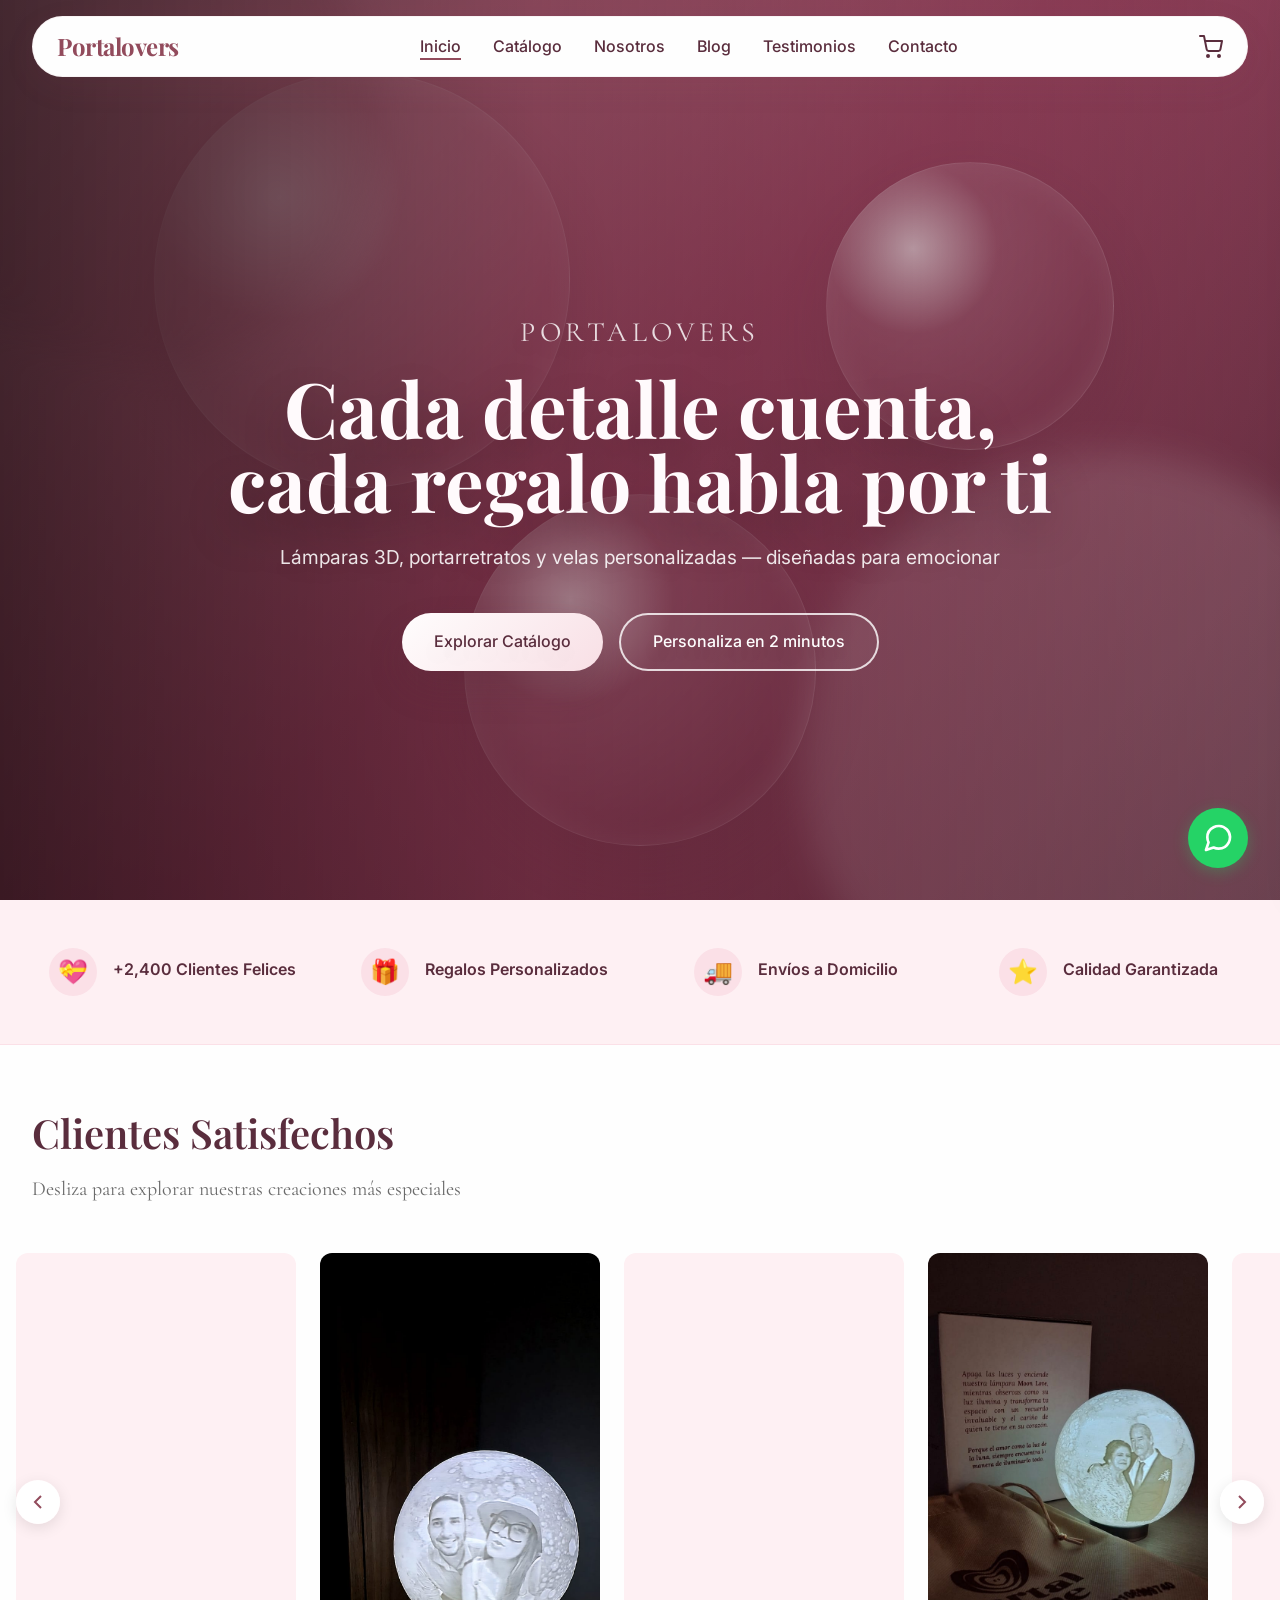
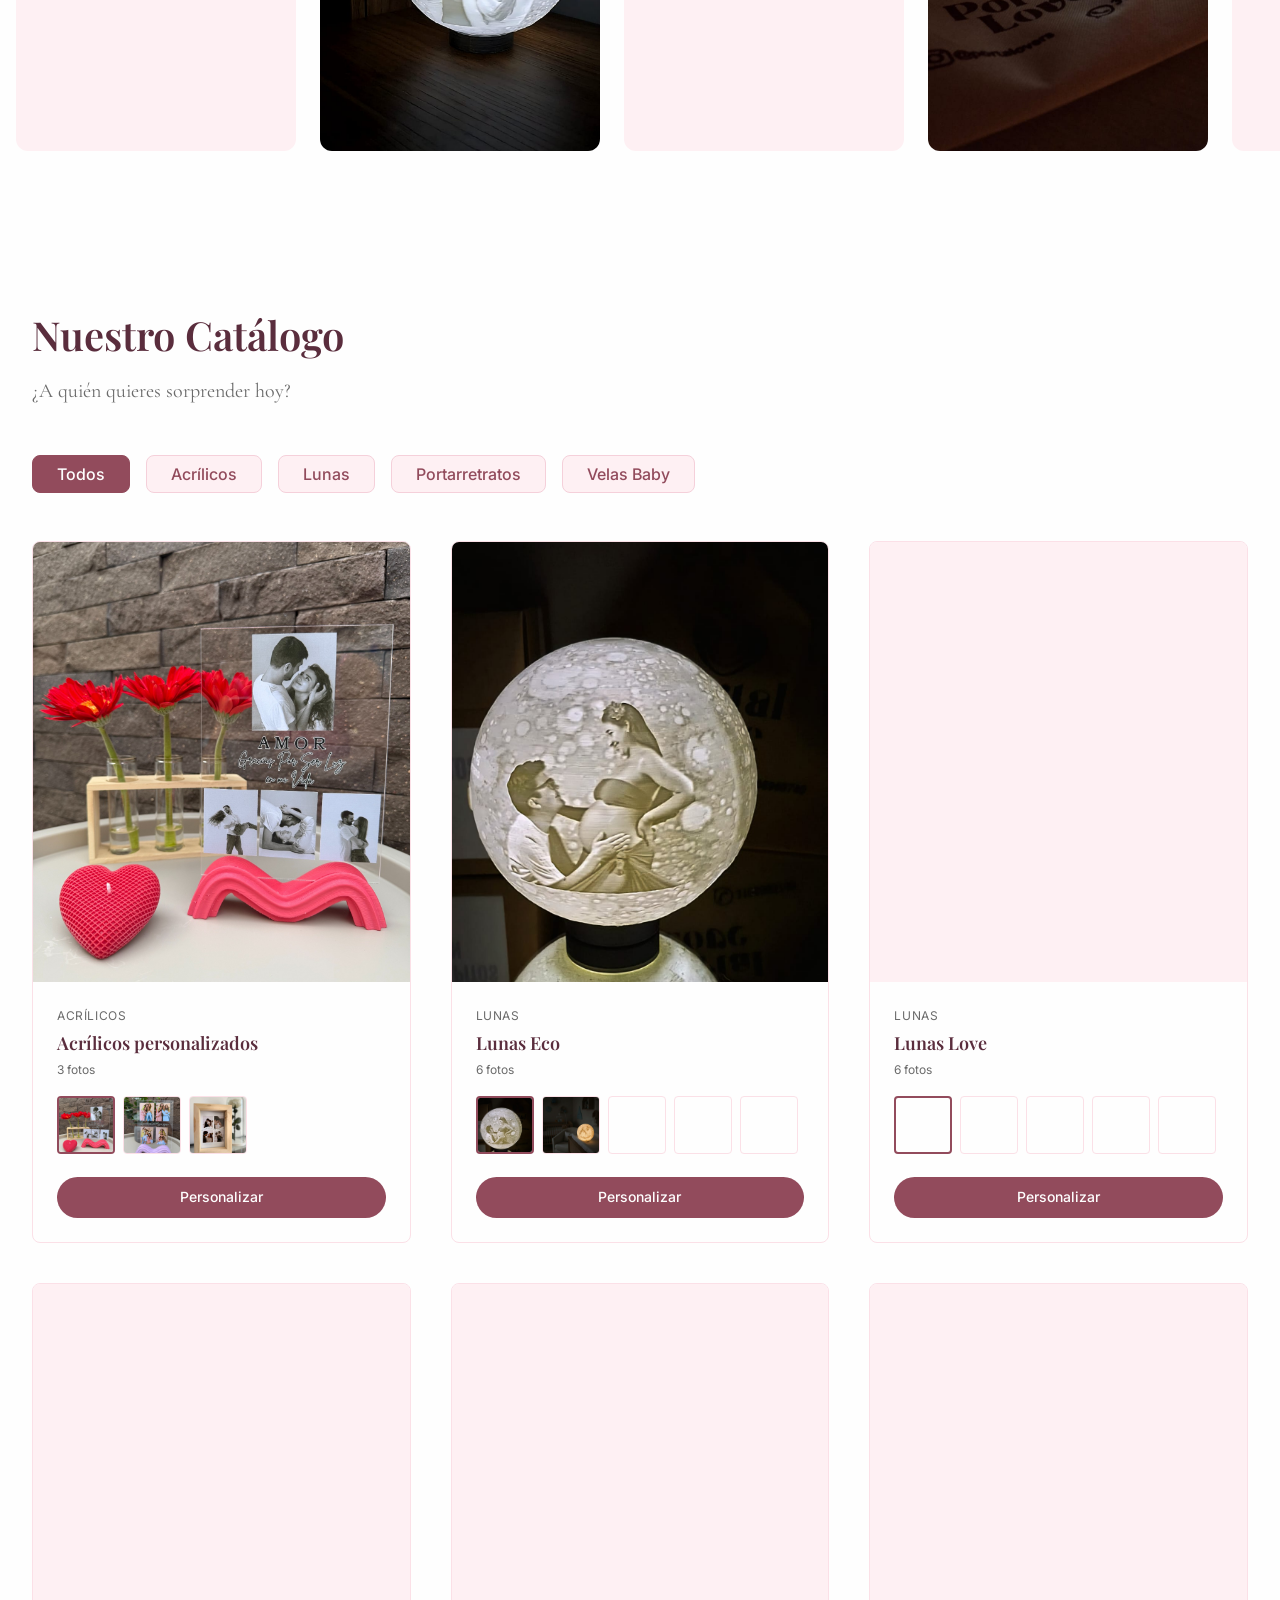
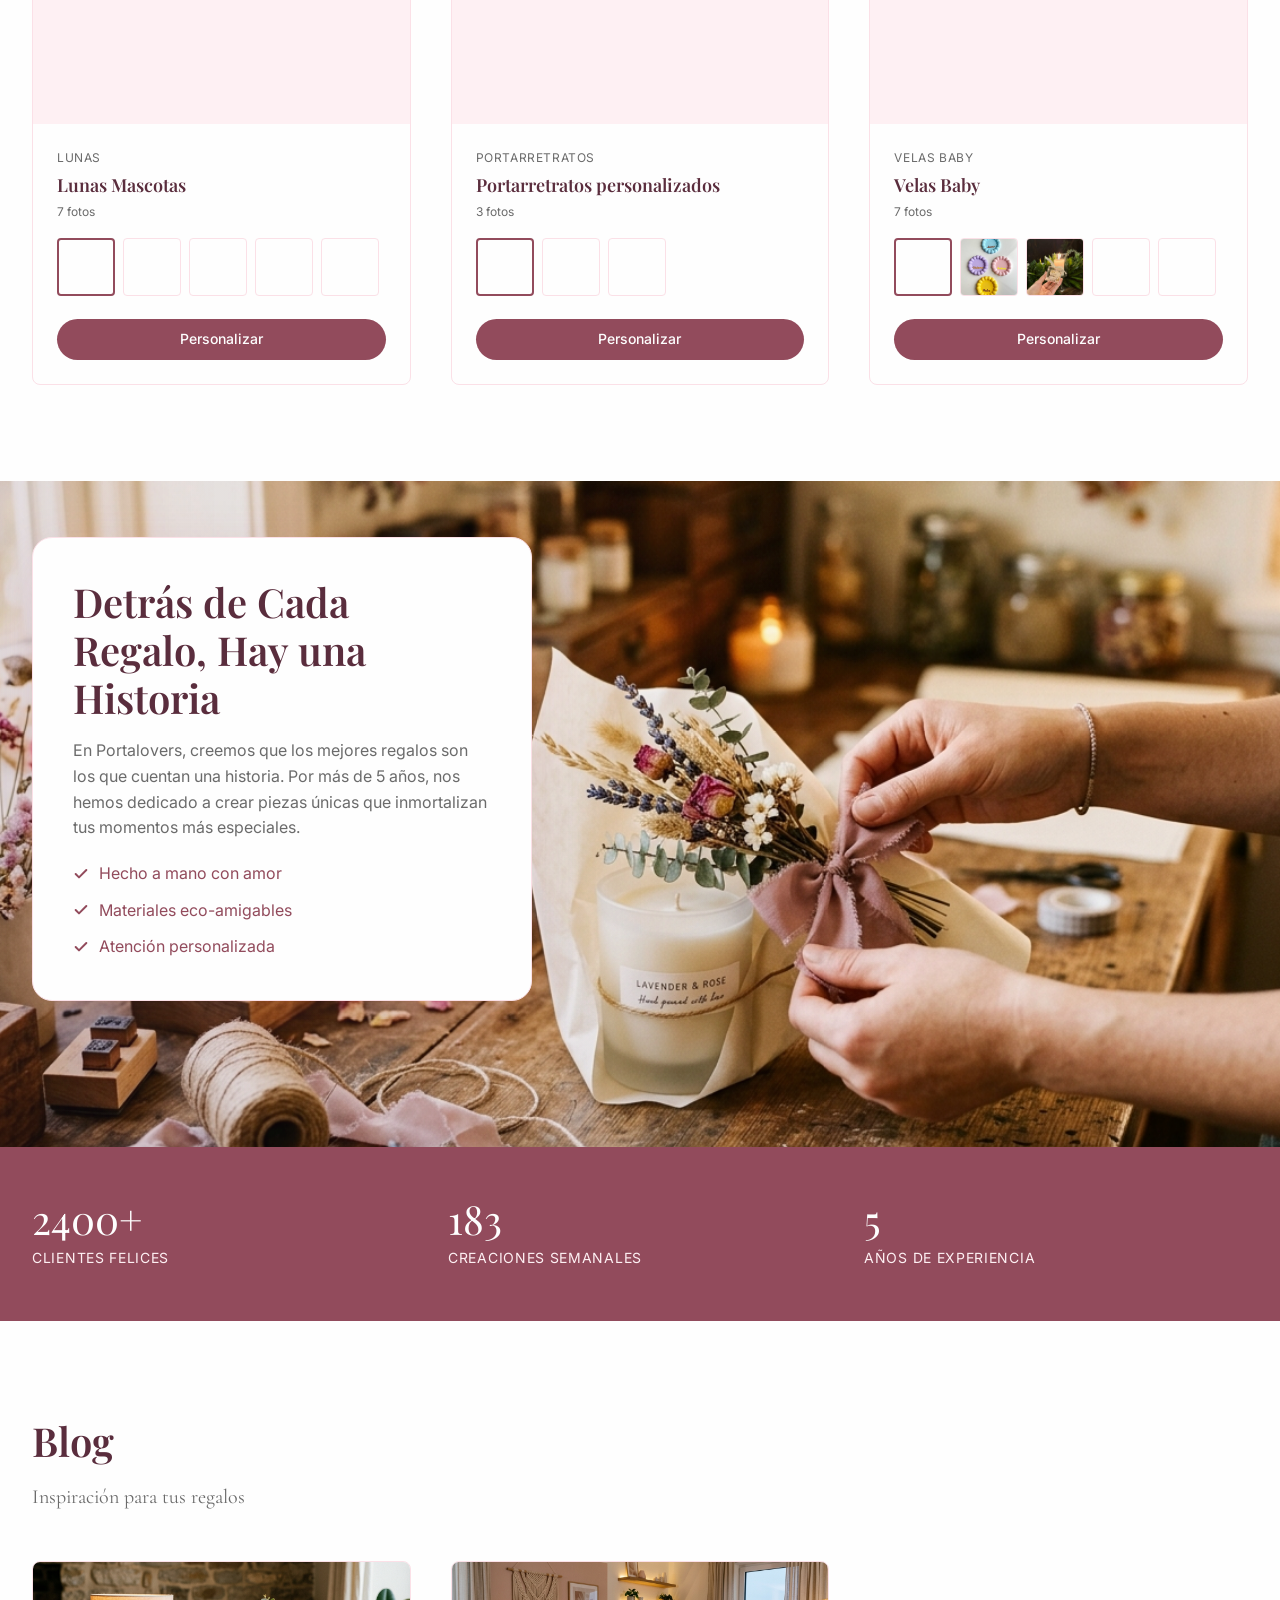
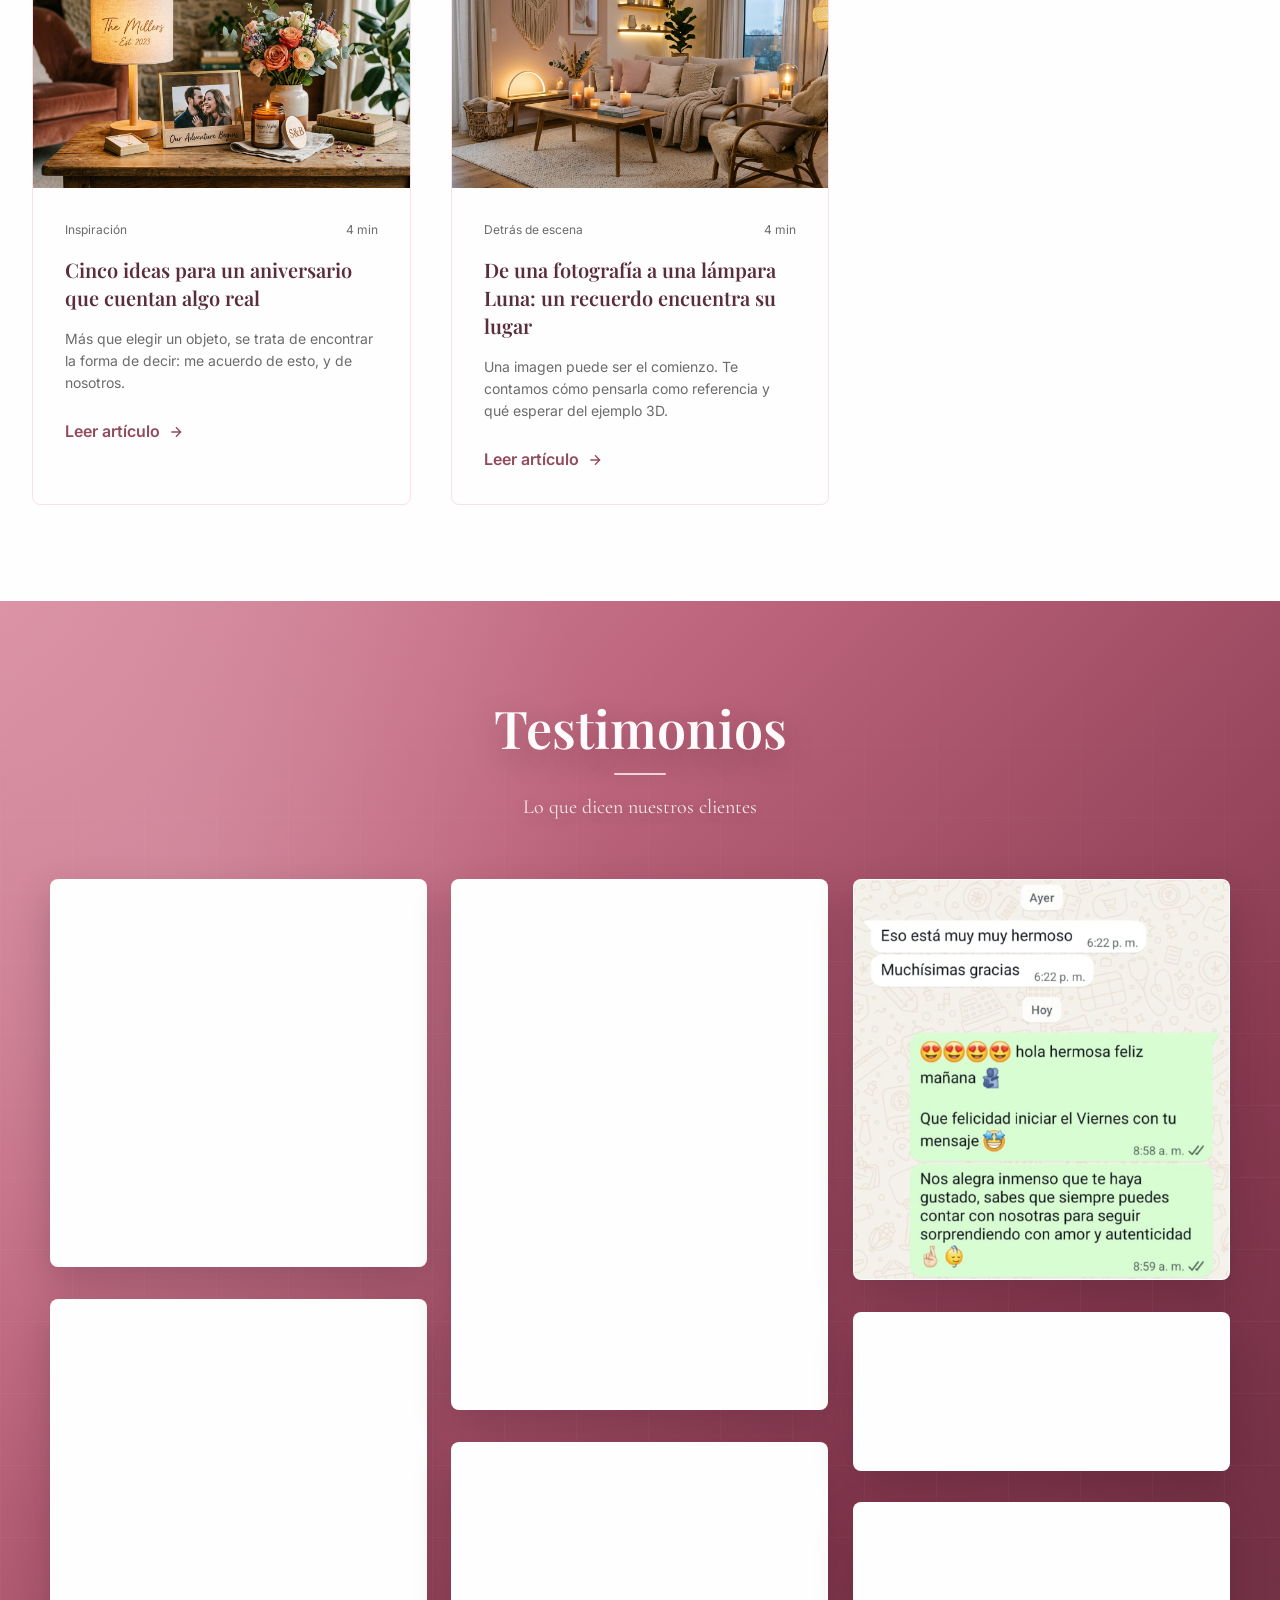
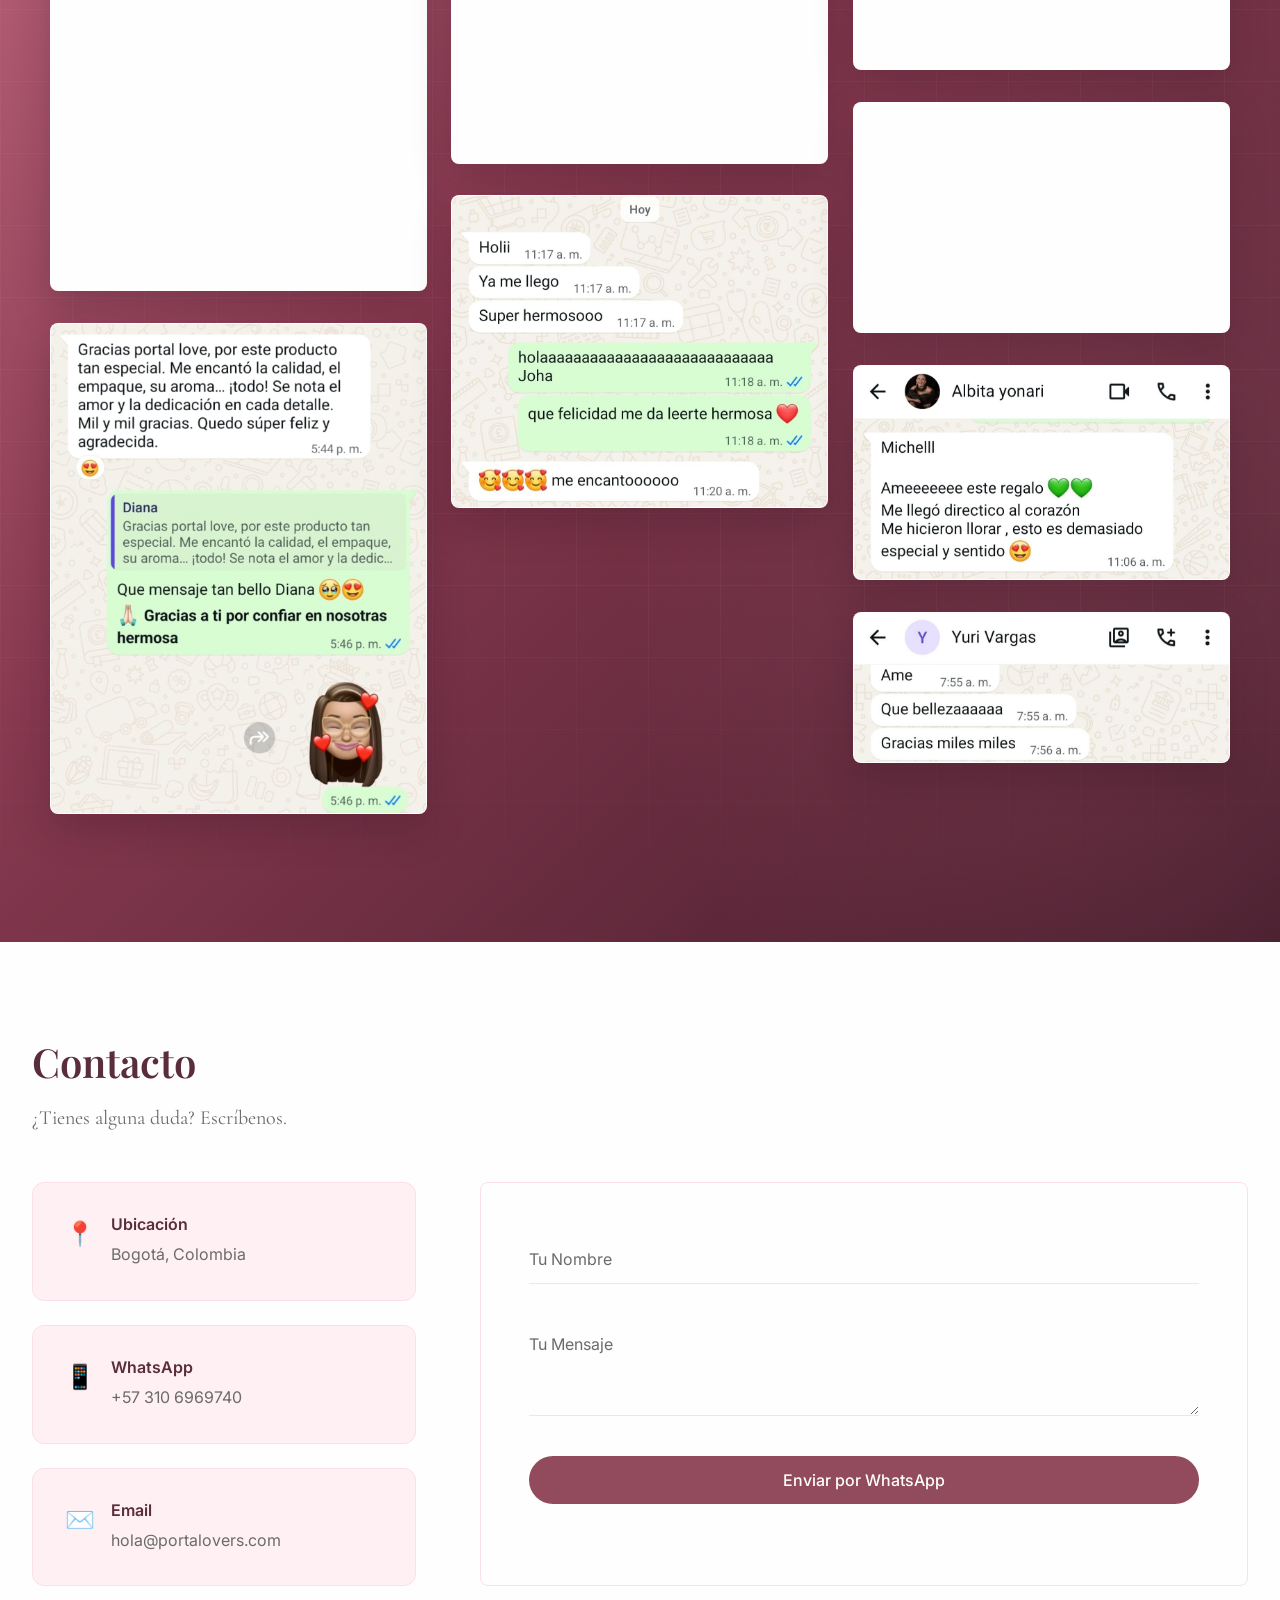
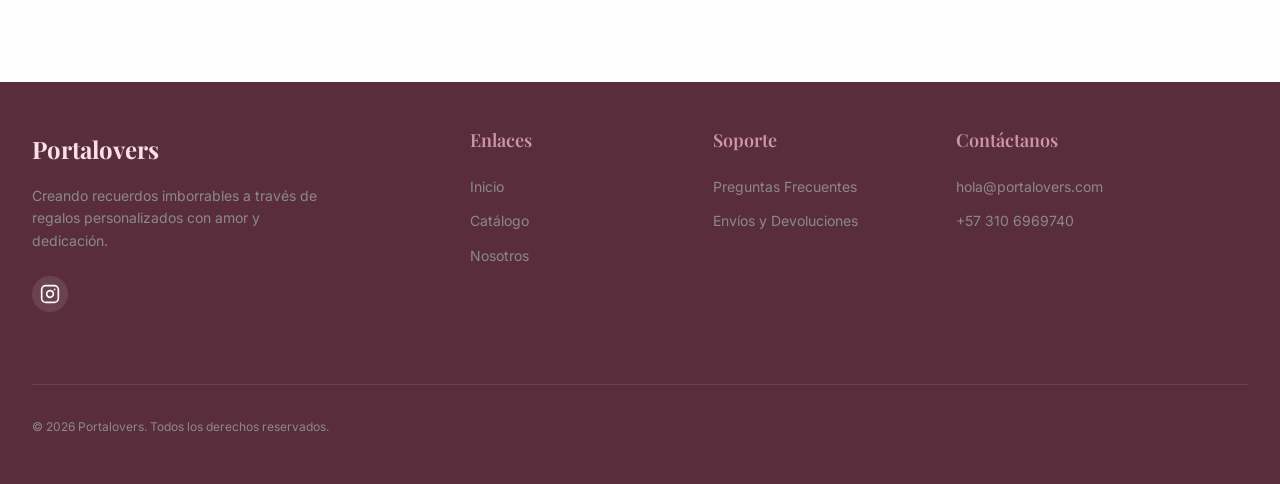
==== index.html @ e84d1a3f "Actualizacion de la pagina Portal Love" ====
﻿<!DOCTYPE html>
<html lang="es">
<head>
  <meta charset="UTF-8">
  <meta name="viewport" content="width=device-width, initial-scale=1.0">
  <title>Portalovers | Regalos Personalizados que Emocionan</title>
  <meta name="description" content="Lámparas 3D, portarretratos y velas personalizadas. Crea regalos únicos que cuentan tu historia.">
  <link rel="preconnect" href="https://fonts.googleapis.com">
  <link rel="preconnect" href="https://fonts.gstatic.com" crossorigin>
  <link href="https://fonts.googleapis.com/css2?family=Cormorant+Garamond:ital,wght@0,400;0,500;0,600;0,700;1,400&family=Inter:wght@300;400;500;600;700&family=Playfair+Display:ital,wght@0,400;0,500;0,600;0,700;0,800;1,400&display=swap" rel="stylesheet">
  <link rel="stylesheet" href="css/styles.css">
</head>
<body>
  <!-- Preloader -->
  <div class="preloader">
    <div class="loader-brand">Portalovers</div>
  </div>

  <!-- Header -->
  <header class="header">
    <div class="container" style="display:flex;justify-content:space-between;align-items:center;">
      <a href="index.html" class="logo">Portalovers</a>
      <nav class="nav-menu" id="primaryNavigation" aria-label="Navegación principal">
        <ul class="nav-links">
          <li><a href="#inicio" class="nav-link">Inicio</a></li>
          <li><a href="#catalogo" class="nav-link">Catálogo</a></li>
          <li><a href="#nosotros" class="nav-link">Nosotros</a></li>
          <li><a href="#blog" class="nav-link">Blog</a></li>
          <li><a href="#testimonios" class="nav-link">Testimonios</a></li>
          <li><a href="#contacto" class="nav-link">Contacto</a></li>
        </ul>
      </nav>
      <div class="header-actions">
        <button class="cart-icon" id="cartIcon" type="button" aria-label="Ver carrito">
          <svg width="24" height="24" viewBox="0 0 24 24" fill="none" stroke="currentColor" stroke-width="2" stroke-linecap="round" stroke-linejoin="round"><circle cx="9" cy="21" r="1"/><circle cx="20" cy="21" r="1"/><path d="M1 1h4l2.68 13.39a2 2 0 0 0 2 1.61h9.72a2 2 0 0 0 2-1.61L23 6H6"/></svg>
          <span class="cart-badge" id="cartBadge" style="display: none;">0</span>
        </button>
        <button class="menu-toggle" aria-label="Menú" aria-controls="primaryNavigation" aria-expanded="false">
          <svg width="24" height="24" viewBox="0 0 24 24" fill="none" stroke="currentColor" stroke-width="2" stroke-linecap="round" stroke-linejoin="round"><line x1="3" y1="12" x2="21" y2="12"></line><line x1="3" y1="6" x2="21" y2="6"></line><line x1="3" y1="18" x2="21" y2="18"></line></svg>
        </button>
      </div>
    </div>
  </header>

  <section id="inicio" class="hero">
    <div class="hero-ambient" aria-hidden="true">
      <span class="orb orb-one"></span>
      <span class="orb orb-two"></span>
      <span class="orb orb-three"></span>
    </div>
    <div class="hero-overlay"></div>
    <div class="hero-content">
      <span class="hero-subtitle">Portalovers</span>
      <h1 class="hero-title">Cada detalle cuenta, cada regalo habla por ti</h1>
      <p class="hero-desc">Lámparas 3D, portarretratos y velas personalizadas — diseñadas para emocionar</p>
      <div class="hero-actions">
        <a href="#catalogo" class="btn btn-primary">Explorar Catálogo</a>
        <a href="#catalogo" class="btn btn-outline">Personaliza en 2 minutos</a>
      </div>
    </div>
  </section>

  <section class="trust-bar">
    <div class="container">
      <div class="trust-grid">
        <div class="trust-item"><span class="trust-icon">💝</span><div class="trust-text"><h4>+2,400 Clientes Felices</h4></div></div>
        <div class="trust-item"><span class="trust-icon">🎁</span><div class="trust-text"><h4>Regalos Personalizados</h4></div></div>
        <div class="trust-item"><span class="trust-icon">🚚</span><div class="trust-text"><h4>Envíos a Domicilio</h4></div></div>
        <div class="trust-item"><span class="trust-icon">⭐</span><div class="trust-text"><h4>Calidad Garantizada</h4></div></div>
      </div>
    </div>
  </section>

  <section class="showcase">
    <div class="container">
      <div class="section-header">
        <h2 class="section-title">Clientes Satisfechos</h2>
        <p class="section-subtitle">Desliza para explorar nuestras creaciones más especiales</p>
      </div>
    </div>
    <div class="showcase-wrapper" role="region" aria-label="Productos destacados" tabindex="0">
      <button class="showcase-arrow showcase-prev" id="showcasePrev" type="button" aria-label="Productos anteriores" aria-controls="showcaseTrack">
        <svg width="24" height="24" viewBox="0 0 24 24" fill="none" stroke="currentColor" stroke-width="2"><path d="M15 18l-6-6 6-6"/></svg>
      </button>
      <div class="showcase-track" id="showcaseTrack"></div>
      <button class="showcase-arrow showcase-next" id="showcaseNext" type="button" aria-label="Productos siguientes" aria-controls="showcaseTrack">
        <svg width="24" height="24" viewBox="0 0 24 24" fill="none" stroke="currentColor" stroke-width="2"><path d="M9 18l6-6-6-6"/></svg>
      </button>
    </div>
  </section>
  <!-- Catalog -->
  <section id="catalogo" class="section catalog" style="background: var(--white);">
    <div class="container">
      <div class="section-header">
        <h2 class="section-title">Nuestro Catálogo</h2>
        <p class="section-subtitle">¿A quién quieres sorprender hoy?</p>
      </div>
      <div class="filters catalog-filters" role="group" aria-label="Filtrar productos por categoría">
        <button class="filter-btn active" type="button" data-filter="todos" aria-pressed="true">Todos</button>
        <button class="filter-btn" type="button" data-filter="acrilicos" aria-pressed="false">Acrílicos</button>
        <button class="filter-btn" type="button" data-filter="lunas" aria-pressed="false" aria-controls="lunaSubcategories" aria-expanded="false">Lunas</button>
        <button class="filter-btn" type="button" data-filter="portarretratos" aria-pressed="false">Portarretratos</button>
        <button class="filter-btn" type="button" data-filter="velas" aria-pressed="false">Velas Baby</button>
      </div>

      <nav class="luna-subcategories" id="lunaSubcategories" aria-label="Colecciones de Lunas" hidden>
        <span class="luna-subcategories-label">Colecciones de Lunas</span>
        <a href="#lunas-eco">Eco</a>
        <a href="#lunas-love">Love</a>
        <a href="#lunas-mascotas">Mascotas</a>
      </nav>

      <div class="product-grid collection-grid" id="productCatalogGrid" aria-live="polite"></div>
    </div>
  </section>

  <!-- About -->
  <section id="nosotros" class="section about">
    <div class="about-story">
      <div class="about-story-image">
        <img src="assets/images/about_image.png" alt="Preparación artesanal de un regalo en Portalovers">
      </div>
      <div class="about-story-inner container">
        <div class="about-content reveal-left">
          <h2>Detrás de Cada Regalo, Hay una Historia</h2>
          <p>En Portalovers, creemos que los mejores regalos son los que cuentan una historia. Por más de 5 años, nos hemos dedicado a crear piezas únicas que inmortalizan tus momentos más especiales.</p>
          <ul class="about-values">
            <li class="about-value">
              <svg width="16" height="16" viewBox="0 0 24 24" fill="none" stroke="currentColor" stroke-width="3" stroke-linecap="round" stroke-linejoin="round"><polyline points="20 6 9 17 4 12"></polyline></svg>
              Hecho a mano con amor
            </li>
            <li class="about-value">
              <svg width="16" height="16" viewBox="0 0 24 24" fill="none" stroke="currentColor" stroke-width="3" stroke-linecap="round" stroke-linejoin="round"><polyline points="20 6 9 17 4 12"></polyline></svg>
              Materiales eco-amigables
            </li>
            <li class="about-value">
              <svg width="16" height="16" viewBox="0 0 24 24" fill="none" stroke="currentColor" stroke-width="3" stroke-linecap="round" stroke-linejoin="round"><polyline points="20 6 9 17 4 12"></polyline></svg>
              Atención personalizada
            </li>
          </ul>
        </div>
      </div>
    </div>
    <div class="about-stats-band">
      <div class="container">
        <div class="stats reveal-up">
          <div class="stat-item reveal-up">
            <div class="stat-number counter" data-target="2400">0</div>
            <div class="stat-label">Clientes Felices</div>
          </div>
          <div class="stat-item reveal-up">
            <div class="stat-number counter" data-target="183">0</div>
            <div class="stat-label">Creaciones Semanales</div>
          </div>
          <div class="stat-item reveal-up">
            <div class="stat-number counter" data-target="5">0</div>
            <div class="stat-label">Años de Experiencia</div>
          </div>
        </div>
      </div>
    </div>
  </section>

  <!-- Blog -->
  <section id="blog" class="section blog" style="background: var(--white);">
    <div class="container">
      <div class="section-header">
        <h2 class="section-title">Blog</h2>
        <p class="section-subtitle">Inspiración para tus regalos</p>
      </div>
      <div class="blog-grid">
        <a class="blog-card reveal" href="#blog" data-article-id="aniversario" aria-haspopup="dialog" aria-controls="articleDialog">
          <div class="blog-image">
            <img src="assets/images/blog_1.png" alt="Lámpara, portarretrato y detalles para celebrar un aniversario" loading="lazy" decoding="async">
          </div>
          <div class="blog-content">
            <div class="blog-meta">
              <span>Inspiración</span>
              <span class="blog-reading-time" data-reading-for="aniversario">Lectura</span>
            </div>
            <h3 class="blog-title">Cinco ideas para un aniversario que cuentan algo real</h3>
            <p class="blog-excerpt">Más que elegir un objeto, se trata de encontrar la forma de decir: me acuerdo de esto, y de nosotros.</p>
            <span class="blog-link">Leer artículo <svg width="16" height="16" viewBox="0 0 24 24" fill="none" stroke="currentColor" stroke-width="2" aria-hidden="true"><path d="M5 12h14M12 5l7 7-7 7"/></svg></span>
          </div>
        </a>
        <a class="blog-card reveal" href="#blog" data-article-id="lampara-luna" aria-haspopup="dialog" aria-controls="articleDialog">
          <div class="blog-image">
            <img src="assets/images/blog_2.png" alt="Sala de estar con iluminación cálida y velas" loading="lazy" decoding="async">
          </div>
          <div class="blog-content">
            <div class="blog-meta">
              <span>Detrás de escena</span>
              <span class="blog-reading-time" data-reading-for="lampara-luna">Lectura</span>
            </div>
            <h3 class="blog-title">De una fotografía a una lámpara Luna: un recuerdo encuentra su lugar</h3>
            <p class="blog-excerpt">Una imagen puede ser el comienzo. Te contamos cómo pensarla como referencia y qué esperar del ejemplo 3D.</p>
            <span class="blog-link">Leer artículo <svg width="16" height="16" viewBox="0 0 24 24" fill="none" stroke="currentColor" stroke-width="2" aria-hidden="true"><path d="M5 12h14M12 5l7 7-7 7"/></svg></span>
          </div>
        </a>
      </div>
    </div>
  </section>

  <dialog class="article-dialog" id="articleDialog" aria-labelledby="articleTitle" aria-describedby="articleIntro" aria-modal="true">
    <div class="article-reader" id="articleReader">
      <div class="article-reader-bar">
        <button class="article-back" id="articleBack" type="button">
          <svg width="18" height="18" viewBox="0 0 24 24" fill="none" stroke="currentColor" stroke-width="2" stroke-linecap="round" stroke-linejoin="round" aria-hidden="true"><path d="M19 12H5M12 19l-7-7 7-7"/></svg>
          Volver al blog
        </button>
        <a class="article-wordmark" href="#inicio" aria-label="Portalovers, ir al inicio" data-article-home-link>Portalovers</a>
        <span class="article-bar-time" id="articleBarTime" aria-hidden="true"></span>
        <div class="article-progress" aria-hidden="true"><span id="articleProgress"></span></div>
      </div>
      <div class="article-reader-scroll" id="articleReaderScroll">
        <article class="article-document" id="articleDocument" tabindex="-1">
          <header class="article-hero">
            <img class="article-hero-img" id="articleImage" src="" alt="">
            <div class="article-hero-inner">
              <div class="article-meta"><span class="article-chip" id="articleCategory"></span><span class="article-meta-time" id="articleReadingTime"></span></div>
              <h1 id="articleTitle" tabindex="-1"></h1>
            </div>
          </header>
          <div class="article-layout">
            <aside class="article-toc" aria-label="Contenido del artículo">
              <p class="article-toc-title">En este artículo</p>
              <ol id="articleToc"></ol>
            </aside>
            <div class="article-body">
              <p class="article-lead" id="articleIntro"></p>
              <div class="article-prose" id="articleSections"></div>
            </div>
          </div>
          <footer class="article-ending">
            <div class="article-ending-inner">
              <span class="article-ending-kicker">Para llevar esta idea a la realidad</span>
              <h2 id="articleClosingTitle"></h2>
              <p id="articleClosing"></p>
              <div class="article-products" id="articleProducts"></div>
              <a class="btn btn-primary article-cta" id="articleCta" href="#catalogo" data-article-catalog-link></a>
            </div>
          </footer>
          <section class="article-next" aria-labelledby="articleNextLabel">
            <div class="article-next-inner">
              <p class="article-next-label" id="articleNextLabel">Sigue leyendo</p>
              <button class="article-next-card" id="articleNext" type="button"></button>
            </div>
          </section>
        </article>
      </div>
    </div>
  </dialog>

  <!-- Testimonials -->
  <section id="testimonios" class="section testimonials">
    <div class="container">
      <div class="section-header">
        <h2 class="section-title">Testimonios</h2>
        <p class="section-subtitle">Lo que dicen nuestros clientes</p>
      </div>
      <div class="testimonial-gallery">
        <figure class="float-shot"><img src="assets/images/TESTIMONIOS/Screenshot_20261029_140857_WhatsApp.jpg.jpeg" width="1078" height="1109" alt="Captura de pantalla de un mensaje de cliente en WhatsApp" loading="lazy" decoding="async"></figure>
        <figure class="float-shot"><img src="assets/images/TESTIMONIOS/Screenshot_20261029_140914_WhatsApp.jpg.jpeg" width="1080" height="1699" alt="Captura de pantalla de un mensaje de cliente en WhatsApp" loading="lazy" decoding="async"></figure>
        <figure class="float-shot"><img src="assets/images/TESTIMONIOS/Screenshot_20261029_141003_WhatsApp.jpg.jpeg" width="1079" height="1407" alt="Captura de pantalla de un mensaje de cliente en WhatsApp" loading="lazy" decoding="async"></figure>
        <figure class="float-shot"><img src="assets/images/TESTIMONIOS/Screenshot_20261029_141031_WhatsApp.jpg.jpeg" width="1079" height="1520" alt="Captura de pantalla de un mensaje de cliente en WhatsApp" loading="lazy" decoding="async"></figure>
        <figure class="float-shot"><img src="assets/images/TESTIMONIOS/Screenshot_20261029_141140_WhatsApp.jpg.jpeg" width="1078" height="918" alt="Captura de pantalla de un mensaje de cliente en WhatsApp" loading="lazy" decoding="async"></figure>
        <figure class="float-shot"><img src="assets/images/TESTIMONIOS/Screenshot_20261029_141152_WhatsApp.jpg.jpeg" width="1078" height="893" alt="Captura de pantalla de un mensaje de cliente en WhatsApp" loading="lazy" decoding="async"></figure>
        <figure class="float-shot"><img src="assets/images/TESTIMONIOS/Screenshot_20261029_141207_WhatsApp.jpg.jpeg" width="1079" height="1146" alt="Captura de pantalla de un mensaje de cliente en WhatsApp" loading="lazy" decoding="async"></figure>
        <figure class="float-shot"><img src="assets/images/TESTIMONIOS/Screenshot_20261029_141224_WhatsApp.jpg.jpeg" width="1079" height="452" alt="Captura de pantalla de un mensaje de cliente en WhatsApp" loading="lazy" decoding="async"></figure>
        <figure class="float-shot"><img src="assets/images/TESTIMONIOS/Screenshot_20261029_141237_WhatsApp.jpg.jpeg" width="1080" height="479" alt="Captura de pantalla de un mensaje de cliente en WhatsApp" loading="lazy" decoding="async"></figure>
        <figure class="float-shot"><img src="assets/images/TESTIMONIOS/Screenshot_20261029_141248_WhatsApp.jpg.jpeg" width="1078" height="658" alt="Captura de pantalla de un mensaje de cliente en WhatsApp" loading="lazy" decoding="async"></figure>
        <figure class="float-shot"><img src="assets/images/TESTIMONIOS/Screenshot_20261029_141303_WhatsApp.jpg.jpeg" width="1079" height="613" alt="Captura de pantalla de un mensaje de cliente en WhatsApp" loading="lazy" decoding="async"></figure>
        <figure class="float-shot"><img src="assets/images/TESTIMONIOS/Screenshot_20261029_141312_WhatsApp.jpg.jpeg" width="1080" height="430" alt="Captura de pantalla de un mensaje de cliente en WhatsApp" loading="lazy" decoding="async"></figure>
      </div>
    </div>
  </section>

  <!-- Contact -->
  <section id="contacto" class="section contact" style="background: var(--white);">
    <div class="container">
      <div class="section-header">
        <h2 class="section-title">Contacto</h2>
        <p class="section-subtitle">¿Tienes alguna duda? Escríbenos.</p>
      </div>
      <div class="contact-grid">
        <div class="contact-info-cards reveal-left">
          <div class="contact-card">
            <div class="contact-icon">📍</div>
            <div class="contact-details">
              <h4>Ubicación</h4>
              <p>Bogotá, Colombia</p>
            </div>
          </div>
          <div class="contact-card">
            <div class="contact-icon">📱</div>
            <div class="contact-details">
              <h4>WhatsApp</h4>
              <p>+57 310 6969740</p>
            </div>
          </div>
          <div class="contact-card">
            <div class="contact-icon">✉️</div>
            <div class="contact-details">
              <h4>Email</h4>
              <p>hola@portalovers.com</p>
            </div>
          </div>
        </div>
        <div class="contact-form reveal-right">
          <form id="contactForm">
            <div class="form-group">
              <input type="text" id="contactName" class="form-control" placeholder=" " required>
              <label for="contactName" class="form-label">Tu Nombre</label>
            </div>
            <div class="form-group">
              <textarea id="contactMessage" class="form-control" placeholder=" " required></textarea>
              <label for="contactMessage" class="form-label">Tu Mensaje</label>
            </div>
            <button type="submit" class="btn btn-primary" style="width: 100%;">Enviar por WhatsApp</button>
          </form>
        </div>
      </div>
    </div>
  </section>

  <!-- Footer -->
  <footer class="footer">
    <div class="container">
      <div class="footer-grid">
        <div class="footer-brand">
          <a href="#" class="footer-logo">Portalovers</a>
          <p class="footer-desc">Creando recuerdos imborrables a través de regalos personalizados con amor y dedicación.</p>
          <div class="social-links">
            <a href="https://www.instagram.com/portalovers/" target="_blank" class="social-link" aria-label="Instagram">
              <svg width="20" height="20" viewBox="0 0 24 24" fill="none" stroke="currentColor" stroke-width="2" stroke-linecap="round" stroke-linejoin="round"><rect x="2" y="2" width="20" height="20" rx="5" ry="5"></rect><path d="M16 11.37A4 4 0 1 1 12.63 8 4 4 0 0 1 16 11.37z"></path><line x1="17.5" y1="6.5" x2="17.51" y2="6.5"></line></svg>
            </a>
          </div>
        </div>
        <div>
          <h4 class="footer-title">Enlaces</h4>
          <div class="footer-links">
            <a href="#inicio">Inicio</a>
            <a href="#catalogo">Catálogo</a>
            <a href="#nosotros">Nosotros</a>
          </div>
        </div>
        <div>
          <h4 class="footer-title">Soporte</h4>
          <div class="footer-links">
            <a href="#">Preguntas Frecuentes</a>
            <a href="#">Envíos y Devoluciones</a>
          </div>
        </div>
        <div>
          <h4 class="footer-title">Contáctanos</h4>
          <div class="footer-links">
            <a href="mailto:hola@portalovers.com">hola@portalovers.com</a>
            <a href="tel:+573106969740">+57 310 6969740</a>
          </div>
        </div>
      </div>
      <div class="footer-bottom">
        <p>&copy; 2026 Portalovers. Todos los derechos reservados.</p>
      </div>
    </div>
  </footer>

  <!-- Floating WhatsApp -->
  <a href="https://wa.me/573106969740" class="floating-wa" target="_blank" aria-label="Chat WhatsApp">
    <svg width="32" height="32" viewBox="0 0 24 24" fill="none" stroke="currentColor" stroke-width="2" stroke-linecap="round" stroke-linejoin="round"><path d="M21 11.5a8.38 8.38 0 0 1-.9 3.8 8.5 8.5 0 0 1-7.6 4.7 8.38 8.38 0 0 1-3.8-.9L3 21l1.9-5.7a8.38 8.38 0 0 1-.9-3.8 8.5 8.5 0 0 1 4.7-7.6 8.38 8.38 0 0 1 3.8-.9h.5a8.48 8.48 0 0 1 8 8v.5z"></path></svg>
  </a>

  <!-- Back to Top -->
  <button class="back-to-top" id="backToTop" aria-label="Volver arriba">
    <svg width="24" height="24" viewBox="0 0 24 24" fill="none" stroke="currentColor" stroke-width="2" stroke-linecap="round" stroke-linejoin="round"><polyline points="18 15 12 9 6 15"></polyline></svg>
  </button>

  <!-- Cart Sidebar -->
  <div id="cart-sidebar"></div>

  <!-- Scripts -->
  <script src="js/cart.js"></script>
  <script src="js/catalog-data.js"></script>
  <script src="js/main.js"></script>
  <script src="js/blog.js"></script>
  <script>
    const hero = document.querySelector('.hero');
    const heroContent = document.querySelector('.hero-content');

    if (hero && heroContent) {
      hero.addEventListener('pointermove', (event) => {
        const rect = hero.getBoundingClientRect();
        const x = (event.clientX - rect.left) / rect.width - 0.5;
        const y = (event.clientY - rect.top) / rect.height - 0.5;

        const rotateY = x * 12;
        const rotateX = -y * 10;
        const translateY = -y * 20;

        heroContent.style.transform = `rotateX(${rotateX}deg) rotateY(${rotateY}deg) translateY(${translateY}px)`;
      });

      hero.addEventListener('pointerleave', () => {
        heroContent.style.transform = 'rotateX(0deg) rotateY(0deg) translateY(0px)';
      });
    }
  </script>
</body>
</html>
---- css/styles.css ----
@import url('https://fonts.googleapis.com/css2?family=Cormorant+Garamond:ital,wght@0,400;0,500;0,600;0,700;1,400;1,500;1,600;1,700&family=Inter:wght@300;400;500;600;700&family=Playfair+Display:ital,wght@0,400;0,500;0,600;0,700;0,800;1,400;1,500;1,600;1,700&display=swap');

/* ==========================================================================
   1. CSS RESET & BASE
   ========================================================================== */
:root {
  /* Colors */
  --primary: #cd96a2;
  --primary-light: #e0b5bd;
  --primary-dark: #924b5c;
  --secondary: #fbe0e7;
  --secondary-light: #fef0f3;
  --accent: #a4324d;
  --dark: #5a2d3d;
  --dark-light: #924b5c;
  --light: #fbe0e7;
  --light-alt: #f5d0da;
  --white: #fefefe;
  --muted: #6b6b6b;
  --muted-light: #8a8a8a;

  /* Utilities */
  --shadow: rgba(146, 75, 92, 0.08);
  --shadow-strong: rgba(146, 75, 92, 0.15);
  --gradient-overlay: linear-gradient(180deg, rgba(42, 42, 42, 0.15) 0%, rgba(42, 42, 42, 0.75) 100%);

  /* Typography */
  --font-heading: 'Playfair Display', serif;
  --font-body: 'Inter', sans-serif;
  --font-accent: 'Cormorant Garamond', serif;

  /* Font Sizes */
  --text-xs: 0.75rem;
  --text-sm: 0.875rem;
  --text-base: 1rem;
  --text-lg: 1.125rem;
  --text-xl: 1.25rem;
  --text-2xl: 1.5rem;
  --text-3xl: 2rem;
  --text-4xl: 2.5rem;
  --text-5xl: 3.5rem;

  /* Layout */
  --container-max: 1280px;
  --container-padding: 2rem;

  /* Border Radius */
  --radius-sm: 4px;
  --radius-md: 8px;
  --radius-lg: 12px;
  --radius-xl: 20px;
  --radius-full: 9999px;

  /* Animations */
  --transition-base: 0.35s ease;
  --transition-reveal: 0.6s cubic-bezier(0.25, 0.1, 0.25, 1);
}

*, *::before, *::after {
  box-sizing: border-box;
  margin: 0;
  padding: 0;
}

html {
  font-size: 16px;
  scroll-behavior: smooth;
  scroll-padding-top: 6rem;
}

body {
  font-family: var(--font-body);
  color: var(--dark);
  background-color: var(--white);
  line-height: 1.6;
  overflow-x: hidden;
  -webkit-font-smoothing: antialiased;
  -moz-osx-font-smoothing: grayscale;
}

h1, h2, h3, h4, h5, h6 {
  font-family: var(--font-heading);
  font-weight: 600;
  line-height: 1.2;
  color: var(--dark);
  margin-bottom: 1rem;
}

p {
  margin-bottom: 1rem;
}

a {
  color: inherit;
  text-decoration: none;
  transition: color var(--transition-base);
}

img {
  max-width: 100%;
  height: auto;
  display: block;
}

ul, ol {
  list-style: none;
}

button, input, select, textarea {
  font-family: inherit;
  font-size: inherit;
  color: inherit;
  border: none;
  background: none;
}

button {
  cursor: pointer;
}

/* ==========================================================================
   2. TYPOGRAPHY UTILITIES
   ========================================================================== */
.font-heading { font-family: var(--font-heading); }
.font-body { font-family: var(--font-body); }
.font-accent { font-family: var(--font-accent); font-style: italic; }

.text-primary { color: var(--primary); }
.text-primary-dark { color: var(--primary-dark); }
.text-accent { color: var(--accent); }
.text-muted { color: var(--muted); }
.text-white { color: var(--white); }

.text-center { text-align: center; }
.text-left { text-align: left; }
.text-right { text-align: right; }

/* ==========================================================================
   3. FOCUS STATES
   ========================================================================== */
:focus-visible {
  outline: 2px solid var(--primary);
  outline-offset: 2px;
}

/* ==========================================================================
   4. CUSTOM SCROLLBAR
   ========================================================================== */
::-webkit-scrollbar {
  width: 8px;
}
::-webkit-scrollbar-track {
  background: var(--secondary-light);
}
::-webkit-scrollbar-thumb {
  background: var(--primary-light);
  border-radius: var(--radius-md);
}
::-webkit-scrollbar-thumb:hover {
  background: var(--primary);
}

/* ==========================================================================
   5. CONTAINER
   ========================================================================== */
.container {
  max-width: var(--container-max);
  margin: 0 auto;
  padding: 0 var(--container-padding);
}

/* ==========================================================================
   6. PRELOADER
   ========================================================================== */
.preloader {
  position: fixed;
  inset: 0;
  background: var(--white);
  z-index: 9999;
  display: flex;
  align-items: center;
  justify-content: center;
  transition: opacity 0.8s ease, visibility 0.8s ease;
}
.preloader.fade-out {
  opacity: 0;
  visibility: hidden;
}
.loader-brand {
  font-family: var(--font-heading);
  font-size: var(--text-3xl);
  color: var(--primary-dark);
  letter-spacing: 0.1em;
  animation: gentle-spacing 2s ease-in-out infinite alternate;
}
@keyframes gentle-spacing {
  0% { letter-spacing: 0.1em; opacity: 0.8; }
  100% { letter-spacing: 0.2em; opacity: 1; }
}

/* ==========================================================================
   7. BUTTONS
   ========================================================================== */
.btn {
  display: inline-flex;
  align-items: center;
  justify-content: center;
  padding: 0.875rem 2rem;
  border-radius: var(--radius-full);
  font-weight: 500;
  font-size: var(--text-base);
  text-align: center;
  transition: all var(--transition-base);
  gap: 0.5rem;
}

.btn:hover {
  transform: translateY(-2px);
}
.btn:active { transform: translateY(0) scale(0.98); }

.btn-primary {
  background-color: var(--primary-dark);
  color: var(--white);
  box-shadow: none;
}
.btn-primary:hover {
  background-color: var(--dark-light);
  box-shadow: none;
}

.btn-accent { background-color: var(--accent); color: var(--white); }
.btn-accent:hover { background-color: var(--dark-light); }

.btn-outline {
  border: 2px solid var(--primary-dark);
  color: var(--primary-dark);
  background: transparent;
}
.btn-outline:hover { background: var(--primary-dark); color: var(--white); }

.btn-whatsapp {
  background-color: #25D366;
  color: var(--white);
  box-shadow: 0 4px 15px rgba(37, 211, 102, 0.2);
}
.btn-whatsapp:hover {
  background-color: #128C7E;
  box-shadow: 0 6px 20px rgba(37, 211, 102, 0.3);
}

.header {
  position: fixed;
  top: 1rem;
  left: 0;
  width: 100%;
  z-index: 1000;
  padding: 0 2rem;
  transition: background-color var(--transition-base), padding var(--transition-base), transform 0.42s cubic-bezier(0.22, 1, 0.36, 1);
  background: transparent;
  will-change: transform;
}
.header > .container {
  position: relative;
  width: 100%;
  max-width: 1480px;
  padding: 0.65rem 1.5rem;
  border: 1px solid rgba(146, 75, 92, 0.06);
  border-radius: var(--radius-full);
  background: var(--white);
  box-shadow: 0 10px 32px var(--shadow);
  transition: padding var(--transition-base), box-shadow var(--transition-base), background-color var(--transition-base);
}
.header.scrolled {
  padding-top: 0;
  padding-bottom: 0;
  background: transparent;
  backdrop-filter: none;
  box-shadow: none;
}
.header.header-hidden { transform: translate3d(0, -110%, 0); }
.header.header-hidden:focus-within { transform: translate3d(0, 0, 0); }
.header.scrolled > .container { box-shadow: 0 8px 28px var(--shadow); }
.header-container {
  display: flex;
  align-items: center;
  justify-content: space-between;
}
.logo {
  font-family: var(--font-heading);
  font-size: var(--text-2xl);
  font-weight: 700;
  color: var(--primary-dark);
  letter-spacing: -0.02em;
}
.nav-links {
  display: flex;
  gap: 2rem;
  align-items: center;
}
.nav-link {
  font-weight: 500;
  color: var(--dark);
  position: relative;
}
.nav-link::after {
  content: '';
  position: absolute;
  bottom: -4px;
  left: 0;
  width: 0;
  height: 2px;
  background: var(--primary-dark);
  transition: width var(--transition-base);
}
.nav-link:hover::after, .nav-link.active::after {
  width: 100%;
}
.nav-link:focus-visible { outline-offset: 6px; }

.header-actions {
  display: flex;
  align-items: center;
  gap: 1.5rem;
}
.menu-toggle {
  display: none;
  align-items: center;
  justify-content: center;
  width: 44px;
  height: 44px;
  border-radius: 50%;
  color: var(--primary-dark);
}
.menu-toggle:hover { background: var(--secondary-light); }
.menu-toggle svg { transition: transform var(--transition-base); }
.menu-toggle.active svg { transform: rotate(90deg); }
.menu-open { overflow: hidden; }

/* ==========================================================================
   9. CART ICON
   ========================================================================== */
.cart-icon {
  position: relative;
  cursor: pointer;
  display: flex;
  align-items: center;
  justify-content: center;
  color: var(--dark);
  transition: color var(--transition-base);
}
.cart-icon:hover {
  color: var(--primary-dark);
}
.cart-badge {
  position: absolute;
  top: -8px;
  right: -8px;
  background-color: var(--accent);
  color: var(--white);
  font-size: 0.7rem;
  font-weight: 700;
  width: 18px;
  height: 18px;
  border-radius: 50%;
  display: flex;
  align-items: center;
  justify-content: center;
}

/* ==========================================================================
   10. HERO SECTION
   ========================================================================== */
.hero {
  position: relative;
  min-height: 100vh;
  display: flex;
  align-items: center;
  justify-content: center;
  padding-top: 80px;
  overflow: hidden;
  background: linear-gradient(135deg, #e9b8c6 0%, #c77b90 23%, #9c4561 49%, #4f2332 100%);
  isolation: isolate;
}
.hero::before,
.hero::after {
  content: "";
  position: absolute;
  border-radius: 50%;
  filter: blur(18px);
  opacity: 0.9;
  pointer-events: none;
  animation: ambientFloat 16s ease-in-out infinite alternate;
}
.hero::before {
  width: 38rem;
  height: 38rem;
  right: -8rem;
  bottom: -10rem;
  background: rgba(255, 255, 255, 0.18);
}
.hero::after {
  width: 30rem;
  height: 30rem;
  left: -6rem;
  top: -7rem;
  background: rgba(166, 90, 110, 0.3);
  animation-delay: 2s;
}
.hero-ambient {
  position: absolute;
  inset: 0;
  z-index: 0;
  pointer-events: none;
}
.orb {
  position: absolute;
  border-radius: 50%;
  border: 1px solid rgba(255, 255, 255, 0.18);
  background: radial-gradient(circle at 30% 30%, rgba(255,255,255,0.8), rgba(255,255,255,0.12) 30%, rgba(255,255,255,0.02) 70%, transparent 100%);
  box-shadow: inset 0 0 30px rgba(255,255,255,0.12), 0 25px 50px rgba(90, 45, 61, 0.2);
  backdrop-filter: blur(8px);
  animation: orbFloat 16s ease-in-out infinite alternate;
}
.orb-one {
  width: 26rem;
  height: 26rem;
  top: 8%;
  left: 12%;
}
.orb-two {
  width: 18rem;
  height: 18rem;
  right: 13%;
  top: 18%;
  animation-delay: 1.3s;
}
.orb-three {
  width: 22rem;
  height: 22rem;
  left: 50%;
  bottom: 6%;
  transform: translateX(-50%);
  animation-delay: 2.7s;
}
.hero-bg {
  position: absolute;
  inset: 0;
  z-index: 0;
}
.hero-bg img {
  width: 100%;
  height: 100%;
  object-fit: cover;
}
.hero-overlay {
  position: absolute;
  inset: 0;
  background: linear-gradient(90deg, rgba(30, 10, 16, 0.8) 0%, rgba(86, 31, 48, 0.55) 42%, rgba(108, 52, 70, 0.22) 100%);
  z-index: 1;
}
.hero-content {
  position: relative;
  z-index: 2;
  text-align: center;
  color: var(--white);
  max-width: 920px;
  padding: 0 1rem;
  transform-style: preserve-3d;
  perspective: 1200px;
  transition: transform 0.2s ease-out;
  text-shadow: 0 10px 25px rgba(26, 12, 18, 0.12);
}
.hero-content > * {
  animation: hero-enter 700ms cubic-bezier(0.22, 1, 0.36, 1) both;
}
.hero-content > :nth-child(2) { animation-delay: 90ms; }
.hero-content > :nth-child(3) { animation-delay: 180ms; }
.hero-content > :nth-child(4) { animation-delay: 270ms; }
@keyframes hero-enter {
  from {
    opacity: 0;
    filter: blur(10px);
    transform: translate3d(0, 28px, -30px) scale(0.97);
  }
  to {
    opacity: 1;
    filter: blur(0);
    transform: translate3d(0, 0, 0) scale(1);
  }
}
@keyframes ambientFloat {
  0% { transform: translate3d(0, 0, 0) scale(0.96); }
  100% { transform: translate3d(-18px, 20px, 0) scale(1.08); }
}
@keyframes orbFloat {
  0% { transform: translate3d(0, 0, 0) scale(0.94); }
  100% { transform: translate3d(24px, -18px, 0) scale(1.06); }
}
.hero-subtitle {
  font-family: var(--font-accent);
  font-size: clamp(1.75rem, 2vw, 2.5rem);
  letter-spacing: 0.16em;
  text-transform: uppercase;
  margin-bottom: 1rem;
  display: block;
  color: rgba(255, 255, 255, 0.82);
}
.hero-title {
  font-size: clamp(3rem, 6vw, 6rem);
  font-weight: 700;
  color: #fffafc;
  margin-bottom: 1.5rem;
  line-height: 0.96;
  text-shadow: 0 20px 45px rgba(38, 16, 24, 0.28);
}
.hero-desc {
  max-width: 720px;
  margin: 0 auto 2.5rem;
  font-size: clamp(1.05rem, 1.5vw, 1.4rem);
  color: rgba(255, 255, 255, 0.88);
  font-weight: 400;
}
.hero-actions {
  display: flex;
  gap: 1rem;
  justify-content: center;
  flex-wrap: wrap;
}
.hero .btn-primary {
  background: linear-gradient(135deg, #fffdfd 0%, #f8dfe5 100%);
  color: var(--dark);
  box-shadow: 0 18px 35px rgba(90, 45, 61, 0.22);
}
.hero .btn-primary:hover {
  background: linear-gradient(135deg, #ffffff 0%, #ffe3eb 100%);
  box-shadow: 0 22px 42px rgba(90, 45, 61, 0.28);
}
.hero .btn-outline {
  background: rgba(255, 255, 255, 0.05);
  border-color: rgba(255, 255, 255, 0.8);
  color: var(--white);
  backdrop-filter: blur(10px);
}
.hero .btn-outline:hover {
  background: rgba(255, 255, 255, 0.12);
  color: var(--white);
  border-color: rgba(255, 255, 255, 1);
}
@media (prefers-reduced-motion: reduce) {
  .hero::before,
  .hero::after,
  .orb,
  .hero-content > * {
    animation: none;
  }
}

/* ==========================================================================
   11. PROMO BANNER
   ========================================================================== */
.promo-banner {
  background-color: var(--accent);
  color: var(--white);
  text-align: center;
  padding: 0.75rem;
  font-size: var(--text-sm);
  font-weight: 500;
  letter-spacing: 0.05em;
  position: relative;
  z-index: 10;
}
.promo-banner p {
  margin: 0;
}

/* ==========================================================================
   12. TRUST BAR
   ========================================================================== */
.trust-bar {
  background-color: var(--secondary-light);
  padding: 3rem 0;
  border-bottom: 1px solid var(--secondary);
}
.trust-grid {
  display: grid;
  grid-template-columns: repeat(auto-fit, minmax(250px, 1fr));
  gap: 2rem;
}
.trust-item {
  display: flex;
  align-items: center;
  gap: 1rem;
  justify-content: center;
}
.trust-icon {
  width: 48px;
  height: 48px;
  border-radius: 50%;
  background: var(--secondary);
  color: var(--primary-dark);
  display: flex;
  align-items: center;
  justify-content: center;
  font-size: 1.5rem;
}
.trust-text h4 {
  margin: 0 0 0.25rem 0;
  font-family: var(--font-body);
  font-size: var(--text-base);
  color: var(--dark);
}
.trust-text p {
  margin: 0;
  font-size: var(--text-xs);
  color: var(--muted);
}

/* ==========================================================================
   13. CATALOG SECTION
   ========================================================================== */
.section {
  padding: 6rem 0;
}
.section-header {
  text-align: left;
  margin-bottom: 3rem;
}
.section-title {
  font-size: var(--text-4xl);
  color: var(--dark);
}
.section-subtitle {
  color: var(--muted);
  font-family: var(--font-accent);
  font-size: var(--text-xl);
}

.filters {
  display: flex;
  justify-content: flex-start;
  flex-wrap: wrap;
  gap: 1rem;
  margin-bottom: 3rem;
}
.filter-btn {
  padding: 0.5rem 1.5rem;
  border: 1px solid var(--light-alt);
  border-radius: var(--radius-md);
  background: var(--secondary-light);
  color: var(--dark-light);
  font-weight: 500;
  transition: all var(--transition-base);
}
.filter-btn:hover, .filter-btn.active {
  background: var(--primary-dark);
  color: var(--white);
  border-color: var(--primary-dark);
}
.luna-subcategories {
  display: flex;
  align-items: center;
  flex-wrap: wrap;
  gap: 0.6rem;
  margin: -1.5rem 0 2rem;
  padding: 1rem 1.25rem;
  border: 1px solid var(--secondary);
  border-radius: var(--radius-lg);
  background: var(--secondary-light);
  animation: hero-enter 300ms ease both;
}
.luna-subcategories[hidden] { display: none; }
.luna-subcategories-label { margin-right: 0.25rem; color: var(--muted); font-size: var(--text-sm); }
.luna-subcategories a {
  padding: 0.45rem 0.85rem;
  border: 1px solid var(--primary-light);
  border-radius: var(--radius-full);
  color: var(--primary-dark);
  font-size: var(--text-sm);
  transition: background-color var(--transition-base), color var(--transition-base), transform var(--transition-base);
}
.luna-subcategories a:hover { transform: translateY(-2px); background: var(--primary-dark); color: var(--white); }
.luna-subcategories a:focus-visible { outline-offset: 3px; }

.product-grid {
  display: grid;
  grid-template-columns: repeat(auto-fill, minmax(280px, 1fr));
  gap: 2.5rem;
}

/* ==========================================================================
   14. PRODUCT CARDS
   ========================================================================== */
.product-card {
  background: var(--white);
  border-radius: var(--radius-md);
  border: 1px solid var(--secondary);
  overflow: hidden;
  transition: transform var(--transition-base), opacity var(--transition-base), box-shadow var(--transition-base);
  position: relative;
}
.product-card:hover {
  transform: translateY(-4px);
}
.product-card:hover .product-image img {
  transform: scale(1.03);
}
.product-card:focus-within { transform: translateY(-4px); box-shadow: 0 12px 30px rgba(205, 150, 162, 0.2); }
.product-card:active { transform: translateY(-1px) scale(0.995); }
.collection-card { display: flex; flex-direction: column; }
.collection-image-frame {
  position: relative;
  aspect-ratio: 4 / 5;
  max-height: 440px;
  overflow: hidden;
  background: var(--secondary-light);
}
.collection-image {
  position: absolute;
  inset: 0;
  width: 100%;
  height: 100%;
  object-fit: cover;
  transition: transform 0.6s cubic-bezier(0.22, 1, 0.36, 1), opacity 0.25s ease;
}
.collection-card:hover .collection-image { transform: scale(1.025); }
.collection-info { display: flex; flex: 1; flex-direction: column; align-items: flex-start; }
.collection-photo-count { margin: -0.15rem 0 0.9rem; color: var(--muted); font-size: var(--text-xs); }
.collection-thumbnails {
  display: flex;
  width: 100%;
  gap: 0.5rem;
  margin: 0 0 1rem;
  padding: 0.15rem 0 0.4rem;
  overflow-x: auto;
  overscroll-behavior-x: contain;
  scrollbar-width: thin;
  scrollbar-color: var(--primary-light) transparent;
}
.collection-thumbnail {
  flex: 0 0 58px;
  width: 58px;
  aspect-ratio: 1;
  overflow: hidden;
  border: 1px solid var(--secondary);
  border-radius: var(--radius-sm);
  background: var(--white);
  transition: border-color var(--transition-base), transform var(--transition-base);
}
.collection-thumbnail:hover { transform: translateY(-2px); }
.collection-thumbnail[aria-pressed="true"] { border: 2px solid var(--primary-dark); }
.collection-thumbnail img { width: 100%; height: 100%; object-fit: cover; }
.collection-inquiry { width: 100%; margin-top: auto; }

.product-image {
  position: relative;
  padding-top: 100%;
  overflow: hidden;
  background: var(--secondary-light);
}
.product-image img {
  position: absolute;
  top: 0;
  left: 0;
  width: 100%;
  height: 100%;
  object-fit: cover;
  transition: transform 0.8s cubic-bezier(0.22, 1, 0.36, 1);
}

.product-tag {
  position: absolute;
  top: 1rem;
  left: 1rem;
  padding: 0.25rem 0.75rem;
  border-radius: var(--radius-full);
  font-size: var(--text-xs);
  font-weight: 600;
  color: var(--white);
  z-index: 2;
}
.product-tag.popular { background: var(--accent); }
.product-tag.new { background: var(--primary-dark); }

.product-info {
  padding: 1.5rem;
  text-align: left;
}
.product-category {
  font-size: var(--text-xs);
  color: var(--muted);
  text-transform: uppercase;
  letter-spacing: 0.05em;
  margin-bottom: 0.5rem;
  display: block;
}
.product-title {
  font-size: var(--text-lg);
  font-family: var(--font-heading);
  margin-bottom: 0.5rem;
}
.product-price {
  font-weight: 700;
  color: var(--primary-dark);
  font-size: var(--text-xl);
  margin-bottom: 1rem;
}

.btn-personalize {
  width: 100%;
  padding: 0.75rem;
  background: var(--secondary-light);
  color: var(--primary-dark);
  border: 1px solid var(--primary-light);
  border-radius: var(--radius-full);
  font-weight: 600;
  transition: all var(--transition-base);
  display: flex;
  align-items: center;
  justify-content: center;
  gap: 0.5rem;
}
.btn-personalize:hover {
  background: var(--primary-dark);
  color: var(--white);
  border-color: var(--primary-dark);
}

/* ==========================================================================
   15. ABOUT SECTION
   ========================================================================== */
.about {
  padding: 0;
  background-color: var(--secondary-light);
}
.about-story {
  position: relative;
  display: flex;
  align-items: flex-start;
  min-height: clamp(560px, 52vw, 720px);
  padding: 3.5rem 0;
  overflow: hidden;
}
.about-story-image {
  position: absolute;
  inset: 0;
  overflow: hidden;
  background: var(--secondary);
}
.about-story-image::after {
  position: absolute;
  inset: 0;
  content: '';
  background: linear-gradient(90deg, rgba(90, 45, 61, 0.16), transparent 72%);
  pointer-events: none;
}
.about-story-image img {
  width: 100%;
  height: 100%;
  display: block;
  object-fit: cover;
  object-position: center 54%;
  transform: translate3d(0, var(--about-parallax, 0px), 0) scale(1.06);
  will-change: transform;
}
.about-story-inner {
  position: relative;
  z-index: 1;
  display: flex;
  align-items: flex-start;
  width: 100%;
}
.about-content {
  width: min(100%, 500px);
  padding: 2.5rem;
  border: 1px solid var(--secondary);
  border-radius: var(--radius-xl);
  background: var(--white);
  box-shadow: 0 20px 55px var(--shadow-strong);
}
.about-content h2 {
  font-size: var(--text-4xl);
  margin-bottom: 1rem;
}
.about-content p {
  color: var(--muted);
  margin-bottom: 1.25rem;
  font-size: var(--text-base);
}
.about-values {
  display: grid;
  gap: 0.7rem;
  margin-top: 1.25rem;
}
.about-value {
  display: flex;
  align-items: center;
  gap: 0.65rem;
  color: var(--primary-dark);
}
.about-value svg { flex: 0 0 16px; }
.about-stats-band {
  padding: 3.25rem 0;
  background: var(--primary-dark);
}
.stats {
  display: grid;
  grid-template-columns: repeat(3, minmax(0, 1fr));
  gap: 2rem;
  margin-top: 0;
}
.stat-item { text-align: left; }
.about-stats-band .stat-item:nth-child(2) { transition-delay: 90ms; }
.about-stats-band .stat-item:nth-child(3) { transition-delay: 180ms; }
.stat-number {
  font-family: var(--font-heading);
  font-size: var(--text-4xl);
  color: var(--white);
  line-height: 1;
  margin-bottom: 0.5rem;
}
.stat-label {
  color: var(--secondary-light);
  font-size: var(--text-sm);
  text-transform: uppercase;
  letter-spacing: 0.05em;
}

/* ==========================================================================
   16. BLOG SECTION
   ========================================================================== */
.blog-grid {
  display: grid;
  grid-template-columns: repeat(auto-fill, minmax(320px, 1fr));
  gap: 2.5rem;
}
.blog-card {
  display: block;
  color: inherit;
  text-decoration: none;
  border: 1px solid var(--secondary);
  border-radius: var(--radius-md);
  overflow: hidden;
  background: var(--white);
  box-shadow: none;
  transition: transform var(--transition-base);
}
.blog-card:hover {
  transform: translateY(-4px);
}
.blog-image {
  position: relative;
  padding-top: 60%;
  overflow: hidden;
}
.blog-image img {
  position: absolute;
  top: 0;
  left: 0;
  width: 100%;
  height: 100%;
  object-fit: cover;
  transition: transform 0.6s cubic-bezier(0.25, 0.1, 0.25, 1);
}
.blog-card:hover .blog-image img {
  transform: scale(1.03);
}
.blog-content {
  padding: 2rem;
}
.blog-meta {
  font-size: var(--text-xs);
  color: var(--muted);
  margin-bottom: 1rem;
  display: flex;
  gap: 1rem;
}
.blog-title {
  font-size: var(--text-xl);
  margin-bottom: 1rem;
  line-height: 1.4;
}
.blog-excerpt {
  color: var(--muted);
  font-size: var(--text-sm);
  margin-bottom: 1.5rem;
}
.blog-link {
  color: var(--primary-dark);
  font-weight: 600;
  display: inline-flex;
  align-items: center;
  gap: 0.5rem;
}
.blog-link:hover {
  color: var(--accent);
}
.blog-card:focus-within { transform: translateY(-4px); }
.blog-card:focus-visible { outline: 2px solid var(--primary-dark); outline-offset: 4px; }
.blog-reading-time { margin-left: auto; }

.article-dialog {
  position: fixed;
  inset: 0;
  width: 100vw;
  max-width: none;
  height: 100vh;
  height: 100dvh;
  max-height: none;
  margin: 0;
  padding: 0;
  overflow: hidden;
  border: 0;
  color: var(--dark);
  background: var(--white);
}
.article-dialog[open] { animation: article-open 0.38s cubic-bezier(0.22, 1, 0.36, 1) both; }
.article-dialog::backdrop { background: rgba(38, 16, 24, 0.78); backdrop-filter: blur(8px); }
@keyframes article-open {
  from { opacity: 0; transform: translate3d(0, 24px, 0); }
  to { opacity: 1; transform: translate3d(0, 0, 0); }
}
.article-reader { display: flex; width: 100%; height: 100%; flex-direction: column; }

/* Top bar */
.article-reader-bar {
  position: relative;
  z-index: 3;
  display: grid;
  grid-template-columns: 1fr auto 1fr;
  align-items: center;
  min-height: 68px;
  padding: 0 2rem;
  background: rgba(254, 254, 254, 0.94);
  backdrop-filter: blur(12px);
  box-shadow: 0 1px 0 var(--secondary);
}
.article-back {
  display: inline-flex;
  width: fit-content;
  align-items: center;
  gap: 0.5rem;
  padding: 0.55rem 1.1rem 0.55rem 0.9rem;
  border: 1px solid var(--primary-light);
  border-radius: var(--radius-full);
  color: var(--primary-dark);
  font-size: var(--text-sm);
  font-weight: 600;
  transition: background-color var(--transition-base), color var(--transition-base), border-color var(--transition-base);
}
.article-back:hover { border-color: var(--primary-dark); background: var(--primary-dark); color: var(--white); }
.article-wordmark { color: var(--primary-dark); font-family: var(--font-heading); font-size: var(--text-xl); font-weight: 700; }
.article-bar-time { justify-self: end; color: var(--muted); font-size: var(--text-sm); }
.article-progress { position: absolute; right: 0; bottom: 0; left: 0; height: 3px; background: var(--secondary); }
.article-progress span {
  display: block;
  height: 100%;
  background: linear-gradient(90deg, var(--primary), var(--accent));
  transform: scaleX(0);
  transform-origin: left;
}
.article-reader-scroll { flex: 1; overflow-y: auto; overscroll-behavior: contain; scroll-behavior: smooth; }
.article-document { outline: none; }

/* Hero */
.article-hero {
  position: relative;
  display: flex;
  align-items: flex-end;
  min-height: clamp(420px, 68vh, 680px);
  overflow: hidden;
  background: #451d2c;
  isolation: isolate;
}
.article-hero-img {
  position: absolute;
  inset: 0;
  z-index: -2;
  width: 100%;
  height: 100%;
  object-fit: cover;
  animation: article-zoom 24s ease-out both;
}
.article-hero::after {
  position: absolute;
  inset: 0;
  z-index: -1;
  content: '';
  background:
    linear-gradient(180deg, rgba(38, 16, 24, 0.12) 0%, rgba(38, 16, 24, 0.5) 52%, rgba(38, 16, 24, 0.92) 100%),
    linear-gradient(90deg, rgba(135, 57, 80, 0.38), transparent 60%);
}
@keyframes article-zoom {
  from { transform: scale(1.08); }
  to { transform: scale(1); }
}
.article-hero-inner { width: min(100% - 4rem, 1120px); margin: 0 auto; padding: 4rem 0 3.5rem; color: #fffafc; }
.article-meta { display: flex; flex-wrap: wrap; align-items: center; gap: 0.9rem; margin-bottom: 1.4rem; font-size: var(--text-sm); }
.article-chip {
  padding: 0.35rem 0.95rem;
  border: 1px solid rgba(255, 255, 255, 0.55);
  border-radius: var(--radius-full);
  background: rgba(255, 255, 255, 0.14);
  backdrop-filter: blur(8px);
  font-weight: 600;
  letter-spacing: 0.08em;
  text-transform: uppercase;
}
.article-meta-time { color: rgba(255, 250, 252, 0.86); }
.article-hero h1 {
  max-width: 880px;
  margin: 0;
  color: #fffafc;
  font-size: clamp(2.2rem, 5.4vw, 4.4rem);
  line-height: 1.06;
  text-shadow: 0 14px 40px rgba(26, 8, 14, 0.4);
  outline: none;
}

/* Layout */
.article-layout {
  display: grid;
  grid-template-columns: 230px minmax(0, 700px);
  justify-content: center;
  gap: 4.5rem;
  width: min(100% - 4rem, 1120px);
  margin: 0 auto;
  padding: 4.5rem 0 5rem;
}
.article-toc { position: sticky; top: 2rem; align-self: start; }
.article-toc-title { margin: 0 0 1rem; color: var(--primary-dark); font-size: var(--text-xs); font-weight: 700; letter-spacing: 0.12em; text-transform: uppercase; }
.article-toc ol { display: grid; gap: 0.2rem; padding: 0; border-left: 2px solid var(--secondary); }
.article-toc a {
  display: block;
  margin-left: -2px;
  padding: 0.45rem 0 0.45rem 1rem;
  border-left: 2px solid transparent;
  color: var(--muted);
  font-size: var(--text-sm);
  line-height: 1.4;
  transition: color var(--transition-base), border-color var(--transition-base);
}
.article-toc a:hover { color: var(--primary-dark); }
.article-toc a.is-active { border-left-color: var(--primary-dark); color: var(--primary-dark); font-weight: 600; }

/* Body */
.article-lead {
  margin: 0 0 1rem;
  padding-left: 1.5rem;
  border-left: 3px solid var(--primary);
  color: var(--dark);
  font-family: var(--font-accent);
  font-size: 1.65rem;
  font-style: italic;
  line-height: 1.5;
}
.article-section { margin-top: 4rem; scroll-margin-top: 1.5rem; }
.article-kicker {
  display: flex;
  align-items: center;
  gap: 0.85rem;
  margin-bottom: 0.9rem;
  color: var(--primary-dark);
  font-size: var(--text-xs);
  font-weight: 700;
  letter-spacing: 0.14em;
  text-transform: uppercase;
}
.article-kicker::after { flex: 1; max-width: 80px; height: 1px; content: ''; background: var(--primary-light); }
.article-section h2 { margin: 0 0 1.25rem; font-size: clamp(1.7rem, 3vw, 2.15rem); line-height: 1.2; }
.article-section p { margin: 0 0 1.2rem; color: #4a343d; font-size: 1.1rem; line-height: 1.85; }
.article-quote {
  position: relative;
  margin: 2.5rem 0;
  padding: 2.4rem 0 0.4rem;
  border-top: 1px solid var(--secondary);
}
.article-quote::before {
  position: absolute;
  top: -0.35rem;
  left: 0;
  color: var(--primary);
  content: '\201C';
  font-family: var(--font-heading);
  font-size: 5rem;
  line-height: 1;
}
.article-section .article-quote p {
  margin: 0;
  color: var(--primary-dark);
  font-family: var(--font-heading);
  font-size: clamp(1.4rem, 2.6vw, 1.8rem);
  font-style: italic;
  line-height: 1.4;
}
.article-callout {
  margin: 2rem 0;
  padding: 1.5rem 1.75rem;
  border-left: 4px solid var(--primary-dark);
  border-radius: 0 var(--radius-md) var(--radius-md) 0;
  background: var(--secondary-light);
}
.article-callout-title { display: block; margin-bottom: 0.4rem; color: var(--primary-dark); font-size: var(--text-xs); letter-spacing: 0.12em; text-transform: uppercase; }
.article-section .article-callout p { margin: 0; font-size: 1.02rem; line-height: 1.7; }
.article-figure { max-width: 500px; margin: 2.5rem auto; }
.article-figure.is-wide { max-width: none; }
.article-figure-frame { overflow: hidden; border-radius: var(--radius-lg); background: var(--secondary-light); box-shadow: 0 22px 50px var(--shadow-strong); }
.article-figure img { display: block; width: 100%; height: auto; }
.article-figure figcaption { margin-top: 0.85rem; color: var(--muted); font-size: var(--text-sm); line-height: 1.5; text-align: center; }
.article-inline-cta {
  display: inline-flex;
  align-items: center;
  gap: 0.5rem;
  margin: 0.2rem 0 0;
  padding: 0.65rem 1.2rem;
  border: 1px solid var(--primary-light);
  border-radius: var(--radius-full);
  color: var(--primary-dark);
  font-size: var(--text-sm);
  font-weight: 600;
  transition: background-color var(--transition-base), color var(--transition-base), transform var(--transition-base);
}
.article-inline-cta:hover { transform: translateX(3px); background: var(--primary-dark); color: var(--white); }
.article-steps { display: grid; grid-template-columns: repeat(2, minmax(0, 1fr)); gap: 1rem; margin: 1.75rem 0 0; padding: 0; }
.article-step { padding: 1.4rem; border: 1px solid var(--secondary); border-radius: var(--radius-lg); background: var(--secondary-light); }
.article-step-number { display: block; margin-bottom: 0.6rem; color: var(--primary); font-family: var(--font-heading); font-size: 2rem; line-height: 1; }
.article-step strong { display: block; margin-bottom: 0.3rem; color: var(--dark); }
.article-section .article-step p { margin: 0; font-size: 0.98rem; line-height: 1.6; }

/* Closing */
.article-ending {
  background:
    radial-gradient(ellipse at 15% 10%, rgba(255, 229, 237, 0.16), transparent 32%),
    linear-gradient(135deg, #bd657d 0%, #873950 48%, #451d2c 100%);
  color: #fffafc;
}
.article-ending-inner { width: min(100% - 4rem, 1120px); margin: 0 auto; padding: 5rem 0; text-align: center; }
.article-ending-kicker { display: block; margin-bottom: 1rem; color: rgba(255, 250, 252, 0.78); font-size: var(--text-xs); font-weight: 700; letter-spacing: 0.16em; text-transform: uppercase; }
.article-ending h2 { max-width: 760px; margin: 0 auto 1rem; color: #fffafc; font-size: clamp(1.9rem, 4vw, 2.9rem); }
.article-ending p { max-width: 640px; margin: 0 auto 2.5rem; color: rgba(255, 250, 252, 0.9); font-size: 1.1rem; line-height: 1.8; }
.article-products { display: grid; grid-template-columns: repeat(3, minmax(0, 1fr)); gap: 1.25rem; margin-bottom: 2.75rem; text-align: left; }
.article-product {
  display: flex;
  flex-direction: column;
  overflow: hidden;
  border-radius: var(--radius-lg);
  background: var(--white);
  color: var(--dark);
  box-shadow: 0 18px 40px rgba(26, 8, 14, 0.3);
  transition: transform var(--transition-base), box-shadow var(--transition-base);
}
.article-product:hover { transform: translateY(-6px); box-shadow: 0 26px 52px rgba(26, 8, 14, 0.38); }
.article-product img { width: 100%; aspect-ratio: 4 / 3; object-fit: cover; transition: transform 0.6s cubic-bezier(0.22, 1, 0.36, 1); }
.article-product:hover img { transform: scale(1.04); }
.article-product-text { display: flex; flex: 1; flex-direction: column; gap: 0.15rem; padding: 1.1rem 1.25rem 0.4rem; }
.article-product-text small { color: var(--primary-dark); font-size: var(--text-xs); font-weight: 700; letter-spacing: 0.1em; text-transform: uppercase; }
.article-product-text strong { font-family: var(--font-heading); font-size: var(--text-lg); line-height: 1.3; }
.article-product-action { display: inline-flex; align-items: center; gap: 0.4rem; padding: 0.4rem 1.25rem 1.2rem; color: var(--primary-dark); font-size: var(--text-sm); font-weight: 600; }
.article-ending .article-cta {
  background: linear-gradient(135deg, #fffdfd 0%, #f8dfe5 100%);
  color: var(--dark);
  box-shadow: 0 18px 35px rgba(26, 8, 14, 0.28);
}
.article-ending .article-cta:hover { background: #fff; }

/* Next article */
.article-next { background: var(--secondary-light); }
.article-next-inner { width: min(100% - 4rem, 1120px); margin: 0 auto; padding: 4rem 0 5rem; }
.article-next-label { margin: 0 0 1rem; color: var(--primary-dark); font-size: var(--text-xs); font-weight: 700; letter-spacing: 0.14em; text-transform: uppercase; }
.article-next-card {
  display: grid;
  grid-template-columns: 220px minmax(0, 1fr) auto;
  align-items: center;
  gap: 1.75rem;
  width: 100%;
  padding: 0.9rem 2rem 0.9rem 0.9rem;
  border: 1px solid var(--secondary);
  border-radius: var(--radius-lg);
  background: var(--white);
  text-align: left;
  transition: transform var(--transition-base), box-shadow var(--transition-base);
}
.article-next-card:hover { transform: translateY(-3px); box-shadow: 0 18px 40px var(--shadow-strong); }
.article-next-card img { width: 100%; aspect-ratio: 4 / 3; border-radius: var(--radius-md); object-fit: cover; }
.article-next-text { display: flex; flex-direction: column; gap: 0.4rem; }
.article-next-text small { color: var(--muted); font-size: var(--text-sm); }
.article-next-text strong { font-family: var(--font-heading); font-size: var(--text-xl); line-height: 1.3; }
.article-next-action { display: inline-flex; align-items: center; gap: 0.5rem; color: var(--primary-dark); font-weight: 600; }

/* Scroll reveal (only when motion is allowed) */
.article-reader.has-motion .article-reveal { opacity: 0; transform: translate3d(0, 22px, 0); transition: opacity 0.7s ease, transform 0.7s cubic-bezier(0.22, 1, 0.36, 1); }
.article-reader.has-motion .article-reveal.is-in { opacity: 1; transform: translate3d(0, 0, 0); }

@media (max-width: 1000px) {
  .article-layout { grid-template-columns: minmax(0, 700px); gap: 0; padding-top: 3rem; }
  .article-toc { display: none; }
  .article-products { grid-template-columns: repeat(3, minmax(0, 1fr)); }
}
@media (max-width: 768px) {
  .article-reader-bar { min-height: 60px; padding: 0 1rem; }
  .article-bar-time { display: none; }
  .article-hero { min-height: 56vh; }
  .article-hero-inner { width: calc(100% - 3rem); padding: 3rem 0 2.25rem; }
  .article-layout { width: calc(100% - 3rem); padding: 2.5rem 0 3.5rem; }
  .article-lead { padding-left: 1.1rem; font-size: 1.35rem; }
  .article-section { margin-top: 3rem; }
  .article-section p { font-size: 1.03rem; }
  .article-steps { grid-template-columns: 1fr; }
  .article-ending-inner { width: calc(100% - 3rem); padding: 3.5rem 0; }
  .article-products { grid-template-columns: 1fr; }
  .article-product { flex-direction: row; align-items: stretch; }
  .article-product img { width: 38%; aspect-ratio: auto; }
  .article-product-text { justify-content: center; padding: 1rem; }
  .article-product-action { display: none; }
  .article-next-inner { width: calc(100% - 3rem); padding: 3rem 0 3.5rem; }
  .article-next-card { grid-template-columns: 96px minmax(0, 1fr); gap: 1rem; padding: 0.75rem; }
  .article-next-card img { aspect-ratio: 1; }
  .article-next-action { display: none; }
  .article-next-text strong { font-size: var(--text-base); }
}
@media (max-width: 400px) {
  .article-reader-bar { grid-template-columns: 1fr auto; }
  .article-back { padding: 0.5rem 0.9rem 0.5rem 0.7rem; font-size: 0.8rem; }
  .article-wordmark { font-size: var(--text-base); }
}
@media (prefers-reduced-motion: reduce) {
  .article-dialog[open], .article-hero-img { animation: none; }
  .article-reader-scroll { scroll-behavior: auto; }
}

/* ==========================================================================
   17. TESTIMONIALS
   ========================================================================== */
.testimonials {
  position: relative;
  isolation: isolate;
  overflow: hidden;
  background:
    radial-gradient(ellipse at 14% 16%, rgba(255, 229, 237, 0.18), transparent 28%),
    radial-gradient(ellipse at 88% 78%, rgba(224, 132, 156, 0.16), transparent 32%),
    linear-gradient(135deg, #d98da1 0%, #bd657d 23%, #873950 54%, #451d2c 100%);
  text-align: center;
}
.testimonials::before {
  position: absolute;
  inset: 0;
  z-index: -1;
  content: '';
  background-image:
    linear-gradient(rgba(255, 255, 255, 0.035) 1px, transparent 1px),
    linear-gradient(90deg, rgba(255, 255, 255, 0.035) 1px, transparent 1px);
  background-size: 72px 72px;
  mask-image: linear-gradient(180deg, transparent, #000 18%, #000 82%, transparent);
  pointer-events: none;
}
.testimonials > .container { position: relative; z-index: 1; }
.testimonials .section-header { margin-bottom: 0; text-align: center; }
.testimonials .section-title {
  font-size: 3.25rem;
  color: #fffafc;
  text-shadow: 0 10px 32px rgba(38, 16, 24, 0.28);
}
.testimonials .section-title::after {
  display: block;
  width: 3.25rem;
  height: 2px;
  margin: 0.85rem auto 0;
  border-radius: 2px;
  background: rgba(255, 250, 252, 0.78);
  content: '';
}
.testimonials .section-subtitle {
  color: rgba(255, 250, 252, 0.88);
  text-shadow: 0 4px 18px rgba(38, 16, 24, 0.24);
}
.testimonial-gallery {
  position: relative;
  column-count: 3;
  column-gap: 1.5rem;
  max-width: 1180px;
  margin: 3.5rem auto 0;
}
.float-shot {
  display: inline-block;
  width: 100%;
  margin: 0 0 1.5rem;
  border: 1px solid rgba(255, 255, 255, 0.72);
  border-radius: var(--radius-md);
  overflow: hidden;
  background: var(--white);
  box-shadow: 0 16px 38px rgba(45, 16, 28, 0.24);
  break-inside: avoid;
  animation: testimonial-drift var(--float-duration, 10s) ease-in-out var(--float-delay, -2s) infinite alternate;
  will-change: transform;
}
.float-shot:nth-child(3n + 1) { --float-duration: 9s; --float-delay: -1s; --float-distance: -5px; }
.float-shot:nth-child(3n + 2) { --float-duration: 12s; --float-delay: -6s; --float-distance: 6px; }
.float-shot:nth-child(3n) { --float-duration: 10s; --float-delay: -3s; --float-distance: -7px; }
.float-shot img { display: block; width: 100%; height: auto; }
@keyframes testimonial-drift {
  from { transform: translate3d(0, 0, 0); }
  to { transform: translate3d(0, var(--float-distance, -5px), 0); }
}

@media (max-width: 900px) {
  .testimonial-gallery { column-count: 2; column-gap: 1.25rem; }
}
@media (max-width: 600px) {
  .testimonial-gallery { max-width: 520px; column-count: 1; margin-top: 2.5rem; }
  .testimonials .section-title { font-size: 2.5rem; }
  .float-shot { margin-bottom: 1.25rem; }
  .float-shot { --float-duration: 14s !important; --float-distance: 4px; }
}
@media (prefers-reduced-motion: reduce) {
  .float-shot { animation: none; will-change: auto; }
}

/* ==========================================================================
   18. CONTACT SECTION
   ========================================================================== */
.contact-grid {
  display: grid;
  grid-template-columns: 1fr 2fr;
  gap: 4rem;
}
.contact-info-cards {
  display: flex;
  flex-direction: column;
  gap: 1.5rem;
}
.contact-card {
  background: var(--secondary-light);
  border: 1px solid var(--secondary);
  padding: 2rem;
  border-radius: var(--radius-lg);
  display: flex;
  align-items: flex-start;
  gap: 1rem;
}
.contact-icon {
  color: var(--primary-dark);
  font-size: 1.5rem;
}
.contact-details h4 {
  margin: 0 0 0.5rem 0;
  font-family: var(--font-body);
}
.contact-details p {
  margin: 0;
  color: var(--muted);
}

.contact-form {
  background: var(--white);
  padding: 3rem;
  border: 1px solid var(--secondary);
  border-radius: var(--radius-md);
}
.form-group {
  position: relative;
  margin-bottom: 2rem;
}
.form-control {
  width: 100%;
  padding: 1rem 0;
  border-bottom: 1px solid var(--secondary);
  background: transparent;
  color: var(--dark);
  transition: border-color var(--transition-base);
}
.form-control:focus {
  outline: none;
  border-color: var(--primary-dark);
}
.form-label {
  position: absolute;
  top: 1rem;
  left: 0;
  color: var(--muted);
  transition: all var(--transition-base);
  pointer-events: none;
}
.form-control:focus ~ .form-label,
.form-control:not(:placeholder-shown) ~ .form-label {
  top: -12px;
  font-size: 0.75rem;
  color: var(--primary-dark);
}
textarea.form-control {
  resize: vertical;
  min-height: 100px;
}

/* ==========================================================================
   19. FOOTER
   ========================================================================== */
.footer {
  background-color: var(--dark);
  color: var(--white);
  padding: 3rem 0 2rem;
}
.footer-grid {
  display: grid;
  grid-template-columns: 2fr 1fr 1fr 1.5fr;
  gap: 3rem;
  margin-bottom: 3rem;
}
.footer-brand {
  margin-bottom: 1.5rem;
}
.footer-logo {
  font-family: var(--font-heading);
  font-size: var(--text-2xl);
  color: var(--secondary);
  font-weight: 700;
  margin-bottom: 1rem;
  display: inline-block;
}
.footer-desc {
  color: var(--muted-light);
  font-size: var(--text-sm);
  max-width: 300px;
}
.footer-title {
  font-size: var(--text-lg);
  color: var(--primary);
  margin-bottom: 1.5rem;
}
.footer-links {
  display: flex;
  flex-direction: column;
  gap: 0.75rem;
}
.footer-links a {
  color: var(--muted-light);
  font-size: var(--text-sm);
}
.footer-links a:hover {
  color: var(--white);
  padding-left: 5px;
}

.social-links {
  display: flex;
  gap: 1rem;
  margin-top: 1.5rem;
}
.social-link {
  width: 36px;
  height: 36px;
  border-radius: 50%;
  background: rgba(255,255,255,0.1);
  display: flex;
  align-items: center;
  justify-content: center;
  color: var(--white);
}
.social-link:hover {
  background: var(--primary-dark);
}

.footer-bottom {
  border-top: 1px solid rgba(255,255,255,0.1);
  padding-top: 2rem;
  display: flex;
  justify-content: space-between;
  align-items: center;
  color: var(--muted-light);
  font-size: var(--text-xs);
}

/* ==========================================================================
   20. FLOATING WHATSAPP
   ========================================================================== */
.floating-wa {
  position: fixed;
  bottom: 2rem;
  right: 2rem;
  width: 60px;
  height: 60px;
  background-color: #25D366;
  color: white;
  border-radius: 50%;
  display: flex;
  align-items: center;
  justify-content: center;
  font-size: 2rem;
  box-shadow: 0 4px 15px rgba(37, 211, 102, 0.3);
  z-index: 1000;
  transition: all var(--transition-base);
}
.floating-wa:hover {
  transform: translateY(-4px);
  background-color: #128C7E;
  box-shadow: 0 6px 20px rgba(37, 211, 102, 0.4);
}
/* Gentle smooth pulse, no abrupt changes */
.floating-wa::after {
  content: '';
  position: absolute;
  inset: -10px;
  border-radius: 50%;
  border: 2px solid #25D366;
  opacity: 0;
  animation: gentle-wa 3s infinite ease-out;
  pointer-events: none;
}
@keyframes gentle-wa {
  0% { transform: scale(0.8); opacity: 0; }
  50% { opacity: 0.3; }
  100% { transform: scale(1.4); opacity: 0; }
}

/* ==========================================================================
   21. BACK TO TOP
   ========================================================================== */
.back-to-top {
  position: fixed;
  bottom: 2rem;
  right: 6rem;
  width: 45px;
  height: 45px;
  background-color: var(--primary-dark);
  color: var(--white);
  border-radius: 50%;
  display: flex;
  align-items: center;
  justify-content: center;
  font-size: 1.2rem;
  opacity: 0;
  visibility: hidden;
  transition: all var(--transition-base);
  z-index: 999;
  box-shadow: 0 4px 15px var(--shadow);
}
.back-to-top.visible {
  opacity: 1;
  visibility: visible;
}
.back-to-top:hover {
  background-color: var(--accent);
  transform: translateY(-4px);
}

/* ==========================================================================
   22. SCROLL REVEAL ANIMATIONS
   ========================================================================== */
.reveal, .reveal-left, .reveal-right, .reveal-up {
  opacity: 0;
  transition: opacity var(--transition-reveal), transform var(--transition-reveal);
}
.reveal {
  transform: translateY(20px);
}
.reveal-left {
  transform: translateX(-30px);
}
.reveal-right {
  transform: translateX(30px);
}
.reveal-up {
  transform: translateY(40px);
}

.reveal.active, .reveal-left.active, .reveal-right.active, .reveal-up.active {
  opacity: 1;
  transform: translate(0, 0);
}
.product-grid > :nth-child(4n + 1) { transition-delay: 0ms; }
.product-grid > :nth-child(4n + 2) { transition-delay: 70ms; }
.product-grid > :nth-child(4n + 3) { transition-delay: 140ms; }
.product-grid > :nth-child(4n + 4) { transition-delay: 210ms; }

/* ==========================================================================
   23. CART SIDEBAR
   ========================================================================== */
/* Cart Overlay - dark transparent backdrop */
.cart-overlay { position: fixed; inset: 0; background: rgba(0,0,0,0.4); z-index: 1999; opacity: 0; pointer-events: none; transition: opacity 0.35s ease; }
.cart-overlay.open { opacity: 1; pointer-events: auto; }

/* Cart Panel - slides from right */
.cart-panel { position: fixed; top: 0; right: -420px; width: 400px; max-width: 90vw; height: 100vh; background: var(--white); z-index: 2000; transition: right 0.4s cubic-bezier(0.25, 0.1, 0.25, 1); display: flex; flex-direction: column; box-shadow: -5px 0 30px rgba(0,0,0,0.1); }
.cart-panel.open { right: 0; }

/* Cart Header */
.cart-header { display: flex; justify-content: space-between; align-items: center; padding: 1.5rem; border-bottom: 1px solid var(--secondary); }
.cart-header h3 { font-family: var(--font-heading); font-size: var(--text-xl); }
.cart-close { width: 36px; height: 36px; border-radius: 50%; display: flex; align-items: center; justify-content: center; font-size: 1.2rem; color: var(--muted); transition: all 0.3s; }
.cart-close:hover { background: var(--secondary); color: var(--accent); }

/* Cart Items container - scrollable */
.cart-items { flex: 1; overflow-y: auto; padding: 1rem 1.5rem; }
.cart-empty { text-align: center; padding: 3rem 1rem; color: var(--muted); }
.cart-empty svg { width: 64px; height: 64px; margin-bottom: 1rem; color: var(--primary-light); }

/* Individual Cart Item */
.cart-item { display: flex; gap: 1rem; padding: 1rem 0; border-bottom: 1px solid var(--secondary); }
.cart-item-image { width: 70px; height: 70px; border-radius: var(--radius-sm); overflow: hidden; flex-shrink: 0; }
.cart-item-image img { width: 100%; height: 100%; object-fit: cover; }
.cart-item-details { flex: 1; min-width: 0; }
.cart-item-name { font-weight: 600; font-size: var(--text-sm); margin-bottom: 0.25rem; }
.cart-item-custom { font-size: 0.75rem; color: var(--muted); line-height: 1.4; }
.cart-item-custom span { display: block; white-space: nowrap; overflow: hidden; text-overflow: ellipsis; }
.cart-item-price { font-weight: 700; color: var(--primary-dark); font-size: var(--text-sm); margin-top: 0.25rem; }
.cart-item-actions { display: flex; flex-direction: column; align-items: flex-end; justify-content: space-between; }
.cart-item-remove { color: var(--muted); font-size: 0.85rem; transition: color 0.3s; }
.cart-item-remove:hover { color: var(--accent); }
.cart-item-qty { display: flex; align-items: center; gap: 0.5rem; }
.cart-item-qty button { width: 24px; height: 24px; border-radius: 50%; border: 1px solid var(--primary-light); display: flex; align-items: center; justify-content: center; font-size: 0.85rem; transition: all 0.3s; }
.cart-item-qty button:hover { background: var(--primary-dark); color: white; border-color: var(--primary-dark); }
.cart-item-qty span { font-weight: 600; min-width: 20px; text-align: center; }

/* Cart Footer */
.cart-footer { padding: 1.5rem; border-top: 1px solid var(--secondary); background: var(--white); }
.cart-total { display: flex; justify-content: space-between; align-items: center; margin-bottom: 1rem; font-size: var(--text-lg); }
.cart-total-price { font-weight: 700; font-size: var(--text-xl); color: var(--primary-dark); }
.cart-schedule { width: 100%; padding: 1rem; background: var(--accent); color: white; border-radius: var(--radius-full); font-weight: 600; font-size: var(--text-base); display: flex; align-items: center; justify-content: center; gap: 0.5rem; transition: all 0.35s; }
.cart-schedule:hover { background: var(--dark-light); transform: translateY(-2px); box-shadow: none; }
.cart-schedule:disabled { opacity: 0.5; cursor: not-allowed; transform: none; }


/* ==========================================================================
   24. PERSONALIZATION PAGE
   ========================================================================== */
.personalize-header-bar { position: sticky; top: 0.75rem; left: auto; width: 100%; padding: 0 2rem; background: transparent; border: 0; box-shadow: none; }
.personalize-header-bar.scrolled { padding: 0 2rem; background: transparent; box-shadow: none; }
.personalize-header-bar.header-hidden { transform: translate3d(0, -110%, 0); }
.personalize-header-bar.header-hidden:focus-within { transform: translate3d(0, 0, 0); }
.personalize-page { min-height: 100vh; padding-top: 0; background: var(--white); }
.personalize-container { max-width: 1100px; margin: 0 auto; padding: 2rem var(--container-padding); }
.personalize-header { text-align: center; margin-bottom: 3rem; }
.personalize-header h1 { font-size: var(--text-3xl); margin-bottom: 0.5rem; }
.personalize-header p { color: var(--muted); }
.personalize-grid { display: grid; grid-template-columns: 1fr 1fr; gap: 3rem; align-items: start; }

/* Product Preview Column */
.preview-column { position: sticky; top: 100px; }
.preview-card { background: var(--white); border-radius: var(--radius-lg); overflow: hidden; box-shadow: 0 4px 25px var(--shadow); }
.preview-image { position: relative; padding-top: 100%; overflow: hidden; background: var(--secondary-light); }
.preview-image img { position: absolute; top: 0; left: 0; width: 100%; height: 100%; object-fit: cover; }
.preview-info { padding: 1.5rem; }
.preview-name { font-size: var(--text-xl); margin-bottom: 0.5rem; }
.preview-price { font-size: var(--text-2xl); color: var(--primary-dark); font-weight: 700; }
.preview-custom-overlay { position: absolute; bottom: 0; left: 0; right: 0; background: rgba(0,0,0,0.6); color: white; padding: 1rem; font-size: var(--text-sm); }
.preview-custom-phrase { font-style: italic; font-family: var(--font-accent); font-size: var(--text-lg); }
.preview-custom-song { font-size: var(--text-xs); margin-top: 0.5rem; opacity: 0.8; }

.luna-showcase { margin-top: 3rem; padding-top: 2.5rem; border-top: 1px solid var(--secondary); text-align: center; }
.luna-showcase[hidden] { display: none; }
.luna-showcase h2 { margin-bottom: 0.5rem; font-size: var(--text-2xl); }
.luna-showcase-intro { max-width: 680px; margin: 0 auto 1.5rem; color: var(--muted); font-size: var(--text-sm); }
.luna-model-figure, .luna-design-figure { margin: 0 auto; max-width: 760px; }
.luna-model-figure model-viewer, .luna-stl-viewer { display: block; width: 100%; height: 460px; border: 1px solid var(--secondary); border-radius: var(--radius-lg); background: var(--dark); --poster-color: var(--dark); --progress-bar-color: var(--primary); }
.luna-model-figure model-viewer[hidden], .luna-stl-viewer[hidden] { display: none; }
.luna-stl-viewer { position: relative; overflow: hidden; cursor: grab; }
.luna-stl-viewer:active { cursor: grabbing; }
.luna-stl-status { position: absolute; inset: 0; display: flex; flex-direction: column; align-items: center; justify-content: center; gap: 0.75rem; padding: 1.5rem; text-align: center; color: var(--secondary); font-size: var(--text-sm); }
.luna-stl-bar { width: 160px; height: 4px; overflow: hidden; border-radius: var(--radius-full); background: rgba(255, 255, 255, 0.2); }
.luna-stl-bar[hidden] { display: none; }
.luna-stl-bar span { display: block; height: 100%; background: var(--primary); transform: scaleX(0); transform-origin: left; }
.luna-model-figure figcaption { margin-top: 0.5rem; color: var(--muted); font-size: var(--text-xs); }
.luna-design-figure { margin-top: 2rem; }
.luna-design-figure h3 { margin-bottom: 1rem; font-size: var(--text-xl); }
.luna-design-figure img { display: block; width: 100%; max-height: 420px; border: 1px solid var(--secondary); border-radius: var(--radius-lg); object-fit: contain; background: var(--secondary-light); }
.upload-example-note { margin-top: 0.75rem; }
.upload-example-note[hidden] { display: none; }
.luna-product-page .preview-column { position: static; }
.luna-product-page .luna-showcase { max-width: 760px; margin-right: auto; margin-left: auto; }
.motion-enabled .motion-item {
  opacity: 0;
  transform: translate3d(0, 18px, 0);
  transition: opacity var(--transition-reveal), transform var(--transition-reveal);
  transition-delay: var(--motion-delay, 0ms);
}
.motion-enabled .motion-item.is-visible { opacity: 1; transform: translate3d(0, 0, 0); }

/* Customize Form Column */
.customize-form { background: var(--white); border-radius: var(--radius-lg); padding: 2.5rem; box-shadow: 0 4px 25px var(--shadow); }
.customize-form { background: transparent; border-radius: 0; padding: 0; box-shadow: none; }
.customize-form h2 { font-size: var(--text-2xl); margin-bottom: 0.5rem; }
.customize-form .form-subtitle { color: var(--muted); margin-bottom: 2rem; font-size: var(--text-sm); }

.customize-step { margin-bottom: 2rem; }
.customize-step { margin-bottom: 1.5rem; padding-bottom: 1.5rem; border-bottom: 1px solid var(--secondary); }
.step-label { display: flex; align-items: center; gap: 0.75rem; margin-bottom: 0.75rem; font-weight: 600; }
.step-number { width: 28px; height: 28px; border-radius: 50%; background: var(--primary-dark); color: white; display: flex; align-items: center; justify-content: center; font-size: 0.85rem; font-weight: 700; }
.step-hint { font-size: var(--text-xs); color: var(--muted); margin-top: 0.5rem; }

/* Upload Area */
.upload-area { border: 2px dashed var(--primary-light); border-radius: var(--radius-md); padding: 2rem; text-align: center; cursor: pointer; transition: all 0.35s; background: var(--secondary-light); }
.upload-area { border: 1px dashed var(--primary); border-radius: var(--radius-md); padding: 1.5rem; text-align: center; cursor: pointer; transition: all 0.35s; background: var(--secondary-light); }
.upload-area:hover, .upload-area.dragover { border-color: var(--primary-dark); background: #e8f2ff; }
.upload-area svg { width: 40px; height: 40px; color: var(--primary); margin-bottom: 0.75rem; }
.upload-area p { color: var(--muted); font-size: var(--text-sm); }
.upload-area .upload-cta { color: var(--primary-dark); font-weight: 600; text-decoration: underline; }
.upload-preview { margin-top: 1rem; position: relative; display: none; }
.upload-preview.has-image { display: block; }
.upload-preview img { max-width: 100%; max-height: 200px; border-radius: var(--radius-sm); object-fit: contain; }
.upload-preview .remove-image { position: absolute; top: 0.5rem; right: 0.5rem; width: 28px; height: 28px; background: var(--accent); color: white; border-radius: 50%; display: flex; align-items: center; justify-content: center; font-size: 0.8rem; cursor: pointer; transition: all 0.3s; }
.upload-preview .remove-image:hover { background: var(--primary-dark); transform: scale(1.1); }
.upload-preview .replace-image { position: absolute; top: 0.5rem; right: 2.75rem; width: 28px; height: 28px; background: var(--primary-dark); color: white; border-radius: 50%; display: flex; align-items: center; justify-content: center; font-size: 1rem; cursor: pointer; transition: all 0.3s; }
.upload-preview .replace-image:hover { background: var(--accent); transform: scale(1.1); }
.upload-area:focus-visible { outline: 2px solid var(--primary-dark); outline-offset: 3px; }
.audio-reference-preview { margin-top: 1rem; padding: 1rem; border: 1px solid var(--primary-light); border-radius: var(--radius-md); background: var(--secondary-light); }
.audio-reference-preview { margin-top: 1rem; padding: 1rem; border: 1px solid var(--secondary); border-radius: var(--radius-md); background: var(--secondary-light); }
.audio-reference-preview[hidden] { display: none; }
.audio-file-details { display: flex; justify-content: space-between; align-items: baseline; gap: 1rem; min-width: 0; color: var(--dark); font-size: var(--text-sm); }
.audio-file-name { font-weight: 600; overflow-wrap: anywhere; }
.audio-file-size { flex-shrink: 0; color: var(--muted); }
.audio-reference-preview audio { display: block; width: 100%; margin: 0.75rem 0; }
.reference-file-actions { display: flex; flex-wrap: wrap; gap: 0.5rem; }
.reference-file-button { padding: 0.5rem 0.75rem; border: 1px solid var(--primary-light); border-radius: var(--radius-md); color: var(--primary-dark); background: var(--white); font-size: var(--text-sm); font-weight: 600; }
.reference-file-button { padding: 0.5rem 0.75rem; border: 1px solid var(--primary); border-radius: var(--radius-md); color: var(--primary-dark); background: var(--white); font-size: var(--text-sm); font-weight: 600; }
.reference-file-button:hover { border-color: var(--primary-dark); background: var(--secondary-light); }
.order-feedback { min-height: 1.5em; margin: 0.75rem 0 0; text-align: center; overflow-wrap: anywhere; }
.cart-reference-link { display: block; max-width: 100%; overflow: hidden; color: var(--primary-dark); text-overflow: ellipsis; white-space: nowrap; }
.cart-reference-link:hover { color: var(--accent); text-decoration: underline; }
.btn-add-cart:disabled { opacity: 0.7; cursor: wait; transform: none; }

/* Phrase Input */
.phrase-input { width: 100%; min-height: 100px; padding: 1rem; border: 1px solid var(--primary-light); border-radius: var(--radius-md); background: var(--white); resize: vertical; font-family: var(--font-accent); font-size: var(--text-lg); color: var(--dark); transition: border-color 0.3s; }
.phrase-input:focus { border-color: var(--primary-dark); outline: none; box-shadow: 0 0 0 3px rgba(146, 75, 92, 0.1); }
.phrase-counter { text-align: right; font-size: var(--text-xs); color: var(--muted); margin-top: 0.25rem; }

/* Song Input */
.song-input-wrapper { position: relative; }
.song-input-wrapper svg { position: absolute; left: 1rem; top: 50%; transform: translateY(-50%); color: var(--primary); width: 20px; height: 20px; }
.song-input { width: 100%; padding: 1rem 1rem 1rem 3rem; border: 1px solid var(--primary-light); border-radius: var(--radius-md); background: var(--white); color: var(--dark); transition: border-color 0.3s; }
.song-input:focus { border-color: var(--primary-dark); outline: none; box-shadow: 0 0 0 3px rgba(146, 75, 92, 0.1); }

/* Quantity Selector */
.qty-selector { display: flex; align-items: center; gap: 1rem; }
.qty-btn { width: 40px; height: 40px; border-radius: 50%; border: 1px solid var(--primary-light); display: flex; align-items: center; justify-content: center; font-size: 1.2rem; transition: all 0.3s; background: var(--white); }
.qty-btn:hover { background: var(--primary-dark); color: white; border-color: var(--primary-dark); }
.qty-value { font-size: var(--text-xl); font-weight: 700; min-width: 40px; text-align: center; }

/* Add to Cart Button */
.btn-add-cart { width: 100%; padding: 1.1rem; background: var(--accent); color: white; border-radius: var(--radius-full); font-weight: 600; font-size: var(--text-lg); display: flex; align-items: center; justify-content: center; gap: 0.75rem; transition: all 0.35s; margin-top: 1rem; }
.btn-add-cart { width: 100%; padding: 1.1rem; background: var(--primary-dark); color: white; border-radius: var(--radius-md); font-weight: 600; font-size: var(--text-base); display: flex; align-items: center; justify-content: center; gap: 0.75rem; transition: all 0.35s; margin-top: 1rem; }
.btn-add-cart:hover { background: var(--dark-light); transform: translateY(-2px); box-shadow: none; }
.btn-add-cart.added { background: var(--accent); }

/* Back to catalog link */
.back-link { display: inline-flex; align-items: center; gap: 0.5rem; color: var(--muted); font-weight: 500; margin-bottom: 2rem; transition: color 0.3s; }
.back-link:hover { color: var(--primary-dark); }

/* Responsive Adjustments */
@media (max-width: 1024px) {
  :root {
    --text-4xl: 2rem;
    --text-5xl: 3rem;
  }
}

@media (max-width: 768px) {
  .header { top: 0.625rem; padding: 0 0.625rem; }
  .header > .container { padding: 0.35rem 0.75rem; }
  .personalize-header-bar { top: 0.5rem; padding: 0 0.625rem; }
  .menu-toggle { display: flex; }
  .nav-menu {
    position: absolute;
    top: calc(100% + 0.5rem);
    left: 0.5rem;
    right: 0.5rem;
    width: auto;
    padding: 0 1.25rem;
    background: var(--white);
    border: 1px solid rgba(146, 75, 92, 0.06);
    border-radius: var(--radius-xl);
    box-shadow: 0 12px 24px var(--shadow-strong);
    max-height: 0;
    opacity: 0;
    visibility: hidden;
    overflow: hidden;
    transform: translate3d(0, -8px, 0);
    transition: max-height 0.38s cubic-bezier(0.22, 1, 0.36, 1), opacity 0.25s ease, visibility 0.25s ease, padding 0.38s ease, transform 0.38s cubic-bezier(0.22, 1, 0.36, 1);
  }
  .nav-menu.active {
    max-height: 80vh;
    padding-top: 0.75rem;
    padding-bottom: 0.75rem;
    opacity: 1;
    visibility: visible;
    transform: translate3d(0, 0, 0);
  }
  .nav-links {
    display: flex;
    flex-direction: column;
    align-items: stretch;
    gap: 0.25rem;
  }
  .nav-link { display: block; padding: 0.65rem 0; }
  .header-actions { gap: 1rem; }
  
  .hero-title { font-size: var(--text-4xl); }
  .hero-desc { font-size: var(--text-base); }
  
  .about-grid, .contact-grid {
    grid-template-columns: 1fr;
  }
  
  .footer-grid {
    grid-template-columns: 1fr 1fr;
  }
  
  .personalize-grid { grid-template-columns: 1fr; }
  .preview-column { position: static; }
  .luna-model-figure model-viewer, .luna-stl-viewer { height: 360px; }
  .luna-product-page .luna-showcase { margin-top: 2rem; padding-top: 1.75rem; }

  .about-story { display: block; min-height: 0; padding: 0 0 2rem; background: var(--secondary-light); }
  .about-story-image { position: relative; height: min(78vw, 350px); min-height: 250px; }
  .about-story-image img { transform: scale(1.03); will-change: auto; }
  .about-story-image::after { background: linear-gradient(180deg, transparent 62%, rgba(90, 45, 61, 0.12)); }
  .about-story-inner { margin-top: -2.5rem; padding: 0 1rem; }
  .about-content { width: 100%; padding: 1.5rem; border-radius: var(--radius-lg); }
  .about-content h2 { font-size: var(--text-3xl); }
  .about-content p { font-size: var(--text-base); }
  .about-stats-band { padding: 2rem 0; }
  .about-stats-band .container { padding-right: 1rem; padding-left: 1rem; }
  .stats { gap: 0.75rem; }
  .stat-number { font-size: var(--text-2xl); }
  .stat-label { font-size: var(--text-xs); }
}

@media (max-width: 480px) {
  .hero-title { font-size: var(--text-3xl); }
  
  .footer-grid {
    grid-template-columns: 1fr;
  }
  
  .footer-bottom {
    flex-direction: column;
    text-align: center;
    gap: 1rem;
  }
}

/* Showcase Carousel */
.showcase {
  padding: 4rem 0;
  background: var(--white);
  overflow: hidden;
}
.showcase-wrapper {
  position: relative;
  overflow-x: auto;
  overflow-y: hidden;
  padding: 0 1rem;
  scroll-behavior: smooth;
  scroll-snap-type: x mandatory;
  overscroll-behavior-x: contain;
  scrollbar-width: none;
}
.showcase-wrapper:focus-visible { outline: 2px solid var(--primary); outline-offset: 4px; }
.showcase-wrapper::-webkit-scrollbar { display: none; }
.showcase-track {
  display: flex;
  gap: 1.5rem;
  width: max-content;
  animation: scrollShowcase 42s linear infinite;
  will-change: transform;
}
@keyframes scrollShowcase {
  from { transform: translate3d(0, 0, 0); }
  to { transform: translate3d(calc(-50% + 0.75rem), 0, 0); }
}
.showcase-slide {
  position: relative;
  flex-shrink: 0;
  width: 280px;
  height: 320px;
  border-radius: var(--radius-lg);
  overflow: hidden;
  cursor: pointer;
  text-decoration: none;
  scroll-snap-align: center;
  transition: transform 0.45s cubic-bezier(0.22, 1, 0.36, 1);
}
.showcase-slide:hover, .showcase-slide:focus-visible { transform: translateY(-5px); }
.showcase-slide:focus-visible { outline: 2px solid var(--primary-dark); outline-offset: 4px; }
.showcase-slide.showcase-media {
  height: auto;
  aspect-ratio: 9 / 16;
  background: var(--secondary-light);
  cursor: default;
}
.showcase-slide img,
.showcase-slide video {
  display: block;
  width: 100%;
  height: 100%;
  object-fit: cover;
  transition: transform 0.5s ease;
}
.showcase-slide:hover img,
.showcase-slide:hover video {
  transform: scale(1.045);
}
.showcase-overlay {
  position: absolute;
  bottom: 0;
  left: 0;
  right: 0;
  padding: 1.5rem;
  background: linear-gradient(transparent, rgba(146, 75, 92, 0.85));
  color: white;
  transform: translateY(100%);
  transition: transform 0.4s ease;
}
.showcase-slide:hover .showcase-overlay, .showcase-slide:focus-visible .showcase-overlay {
  transform: translateY(0);
}
.showcase-name {
  display: block;
  font-family: var(--font-heading);
  font-size: 1.1rem;
  font-weight: 600;
  margin-bottom: 0.25rem;
}
.showcase-price {
  font-weight: 700;
  color: var(--secondary);
}
.showcase-arrow {
  position: absolute;
  top: 50%;
  transform: translateY(-50%);
  z-index: 10;
  width: 44px;
  height: 44px;
  border-radius: 50%;
  background: rgba(255, 255, 255, 0.95);
  border: none;
  color: var(--primary-dark);
  cursor: pointer;
  display: flex;
  align-items: center;
  justify-content: center;
  box-shadow: 0 4px 15px rgba(0,0,0,0.1);
  transition: all 0.3s ease;
}
.showcase-arrow:hover {
  background: var(--primary-dark);
  color: white;
  transform: translateY(-50%) scale(1.1);
}
.showcase-arrow:active { transform: translateY(-50%) scale(0.96); }
.showcase-prev { left: 1rem; }
.showcase-next { right: 1rem; }

.btn-sm {
  padding: 0.6rem 1.2rem;
  font-size: var(--text-sm);
}

.header-actions {
  display: flex;
  align-items: center;
  gap: 1rem;
}

.product-card:hover {
  transform: translateY(-4px);
  box-shadow: 0 12px 30px rgba(205, 150, 162, 0.25);
}

section[id] { scroll-margin-top: 6rem; }

@media (hover: none) {
  .showcase-overlay { transform: translateY(0); }
}

@media (prefers-reduced-motion: reduce) {
  html { scroll-behavior: auto; }
  *, *::before, *::after {
    scroll-behavior: auto !important;
    animation-duration: 0.01ms !important;
    animation-iteration-count: 1 !important;
    transition-duration: 0.01ms !important;
  }
  .reveal, .reveal-left, .reveal-right, .reveal-up,
  .reveal.active, .reveal-left.active, .reveal-right.active, .reveal-up.active {
    opacity: 1;
    transform: none;
  }
  .motion-enabled .motion-item, .motion-enabled .motion-item.is-visible { opacity: 1; transform: none; }
  .about-story-image img { transform: scale(1.02); will-change: auto; }
  .showcase-track { animation: none; transform: none; will-change: auto; }
}

.reveal {
  opacity: 0;
  transform: translateY(30px);
  transition: all 0.6s cubic-bezier(0.25, 0.1, 0.25, 1);
}
.reveal.active {
  opacity: 1;
  transform: translateY(0);
}
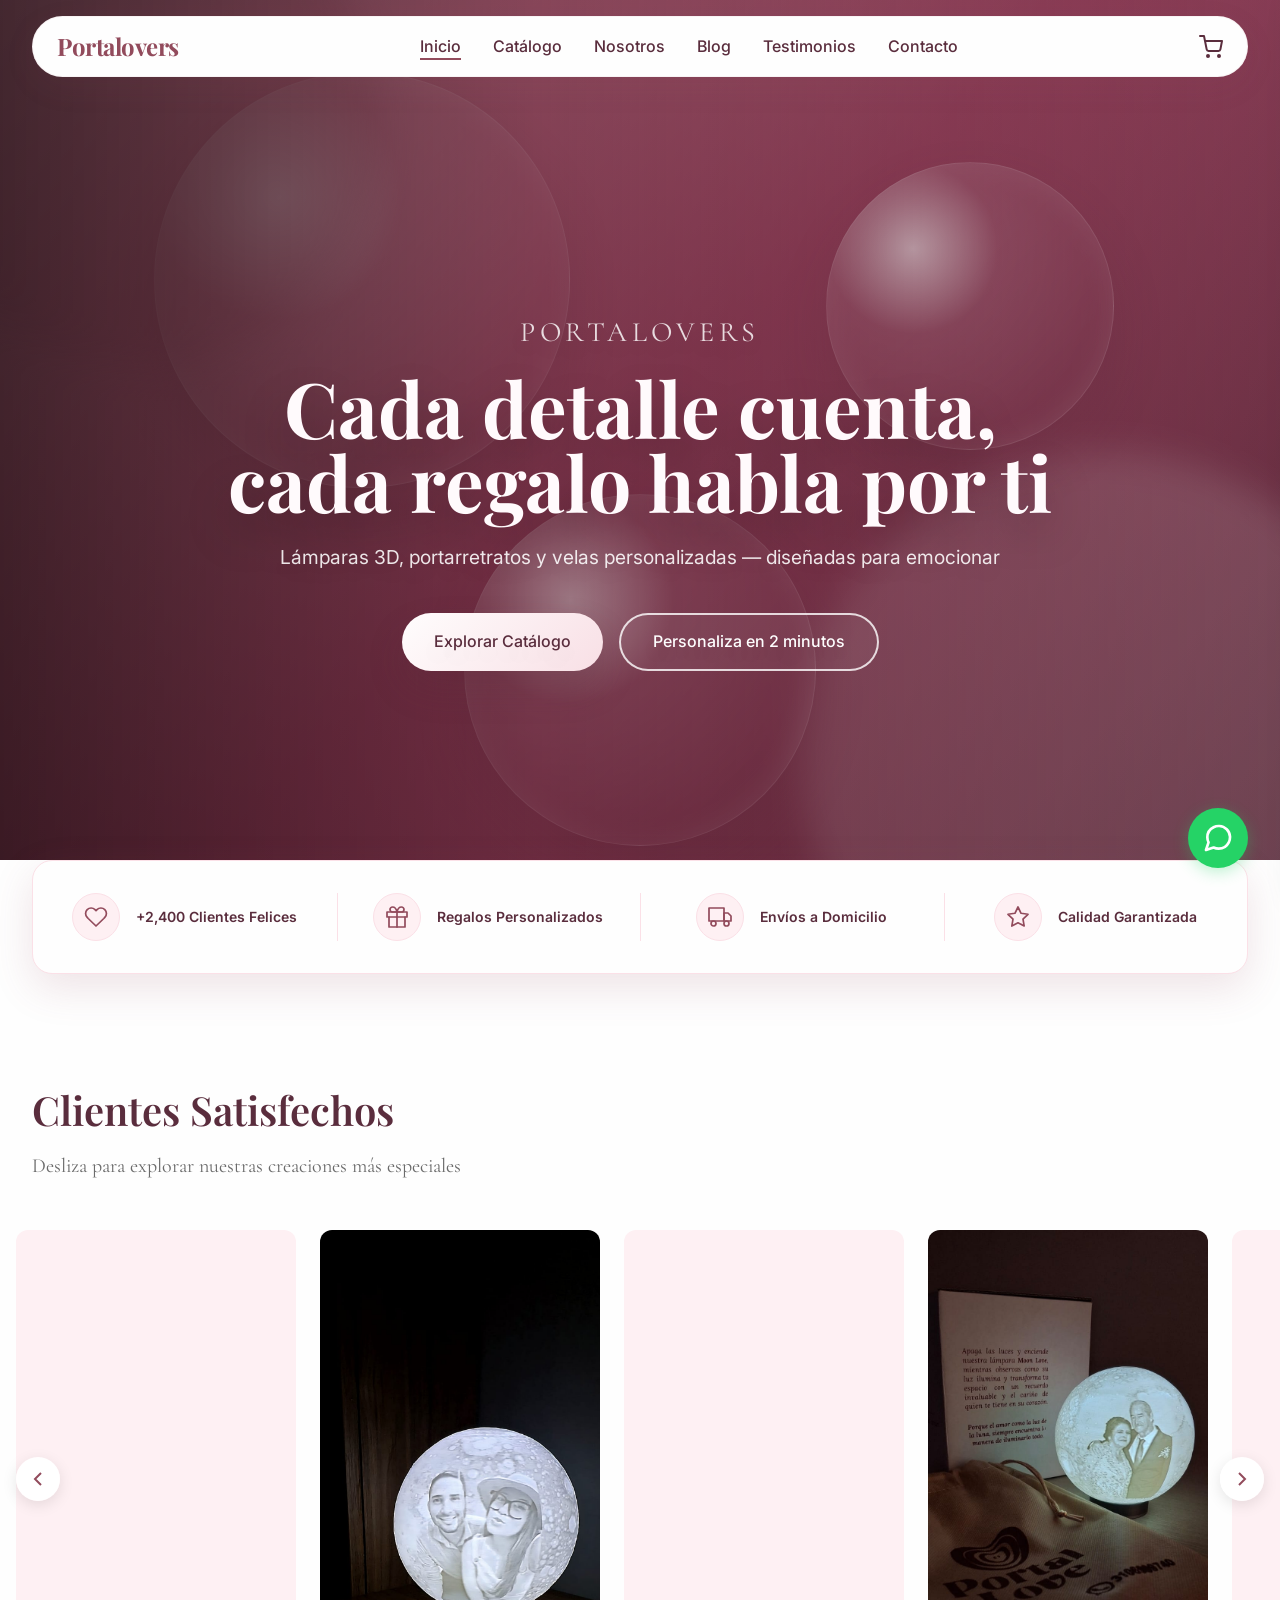
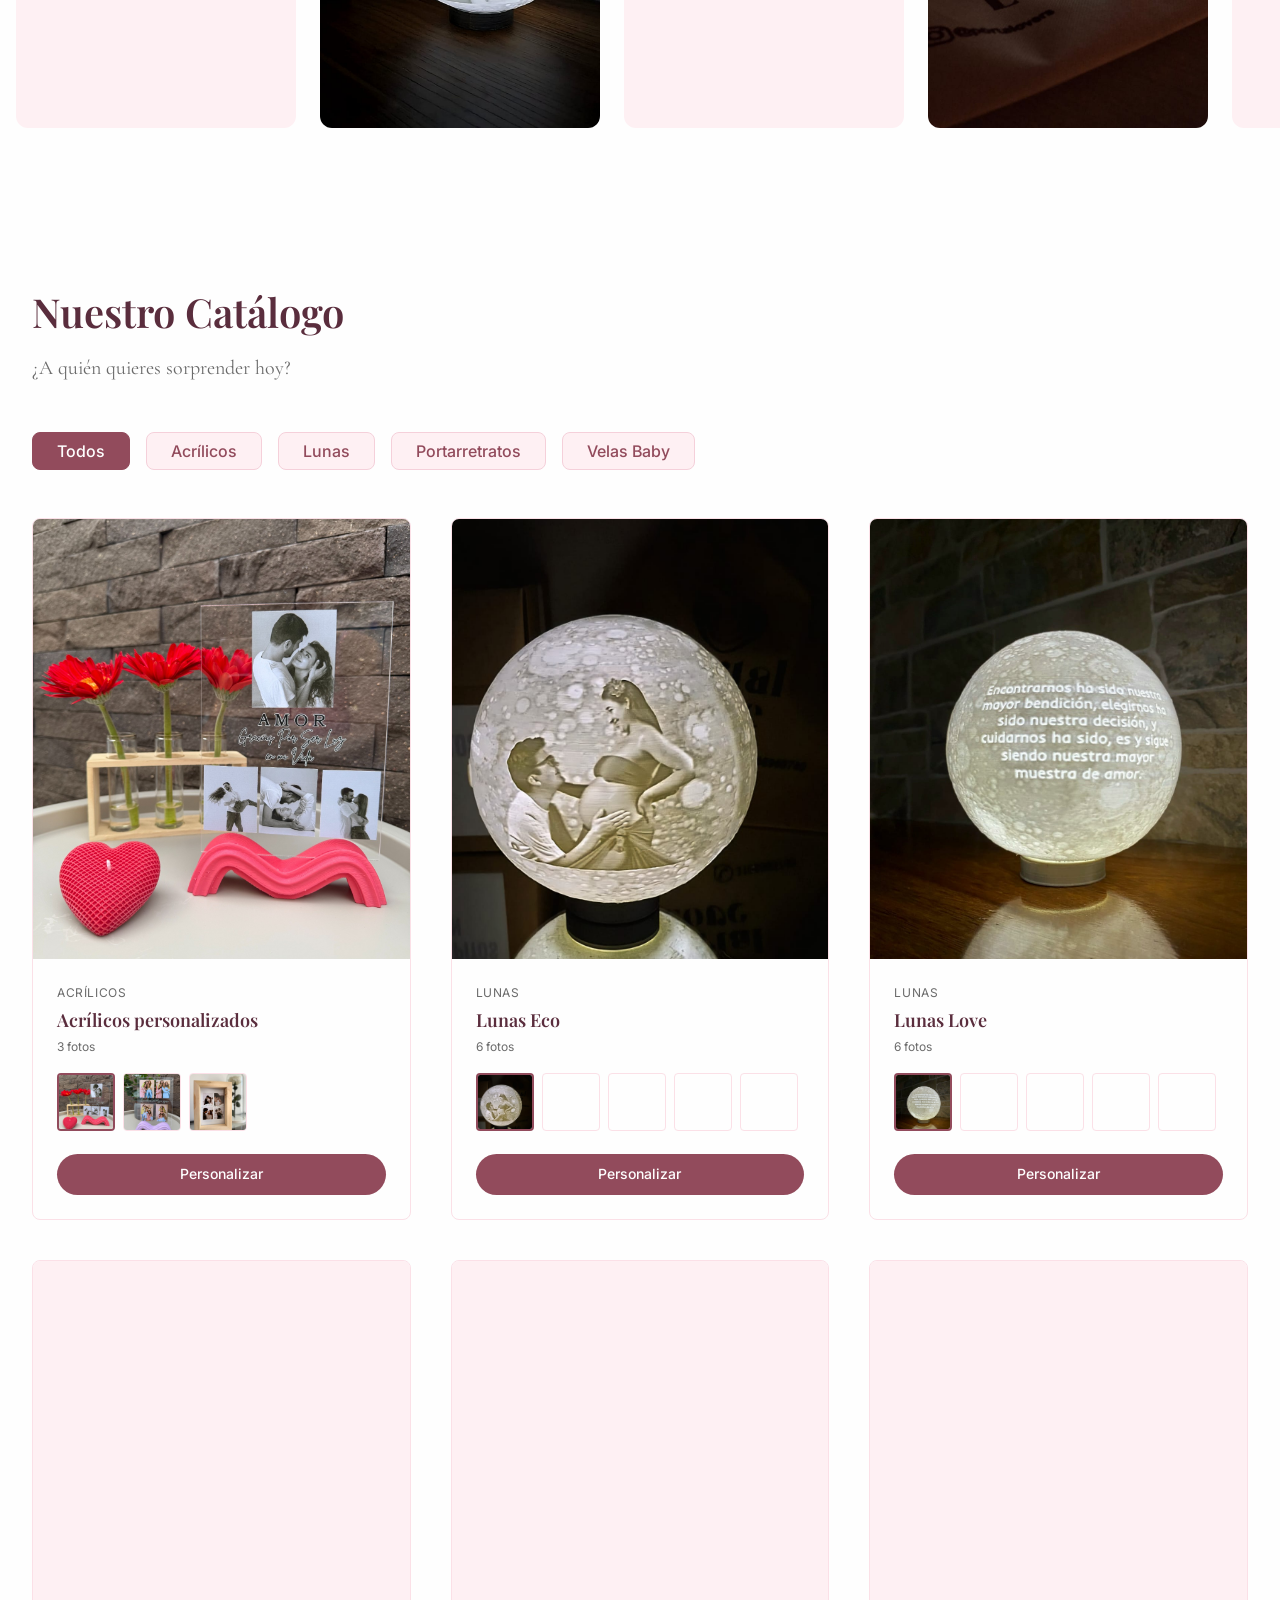
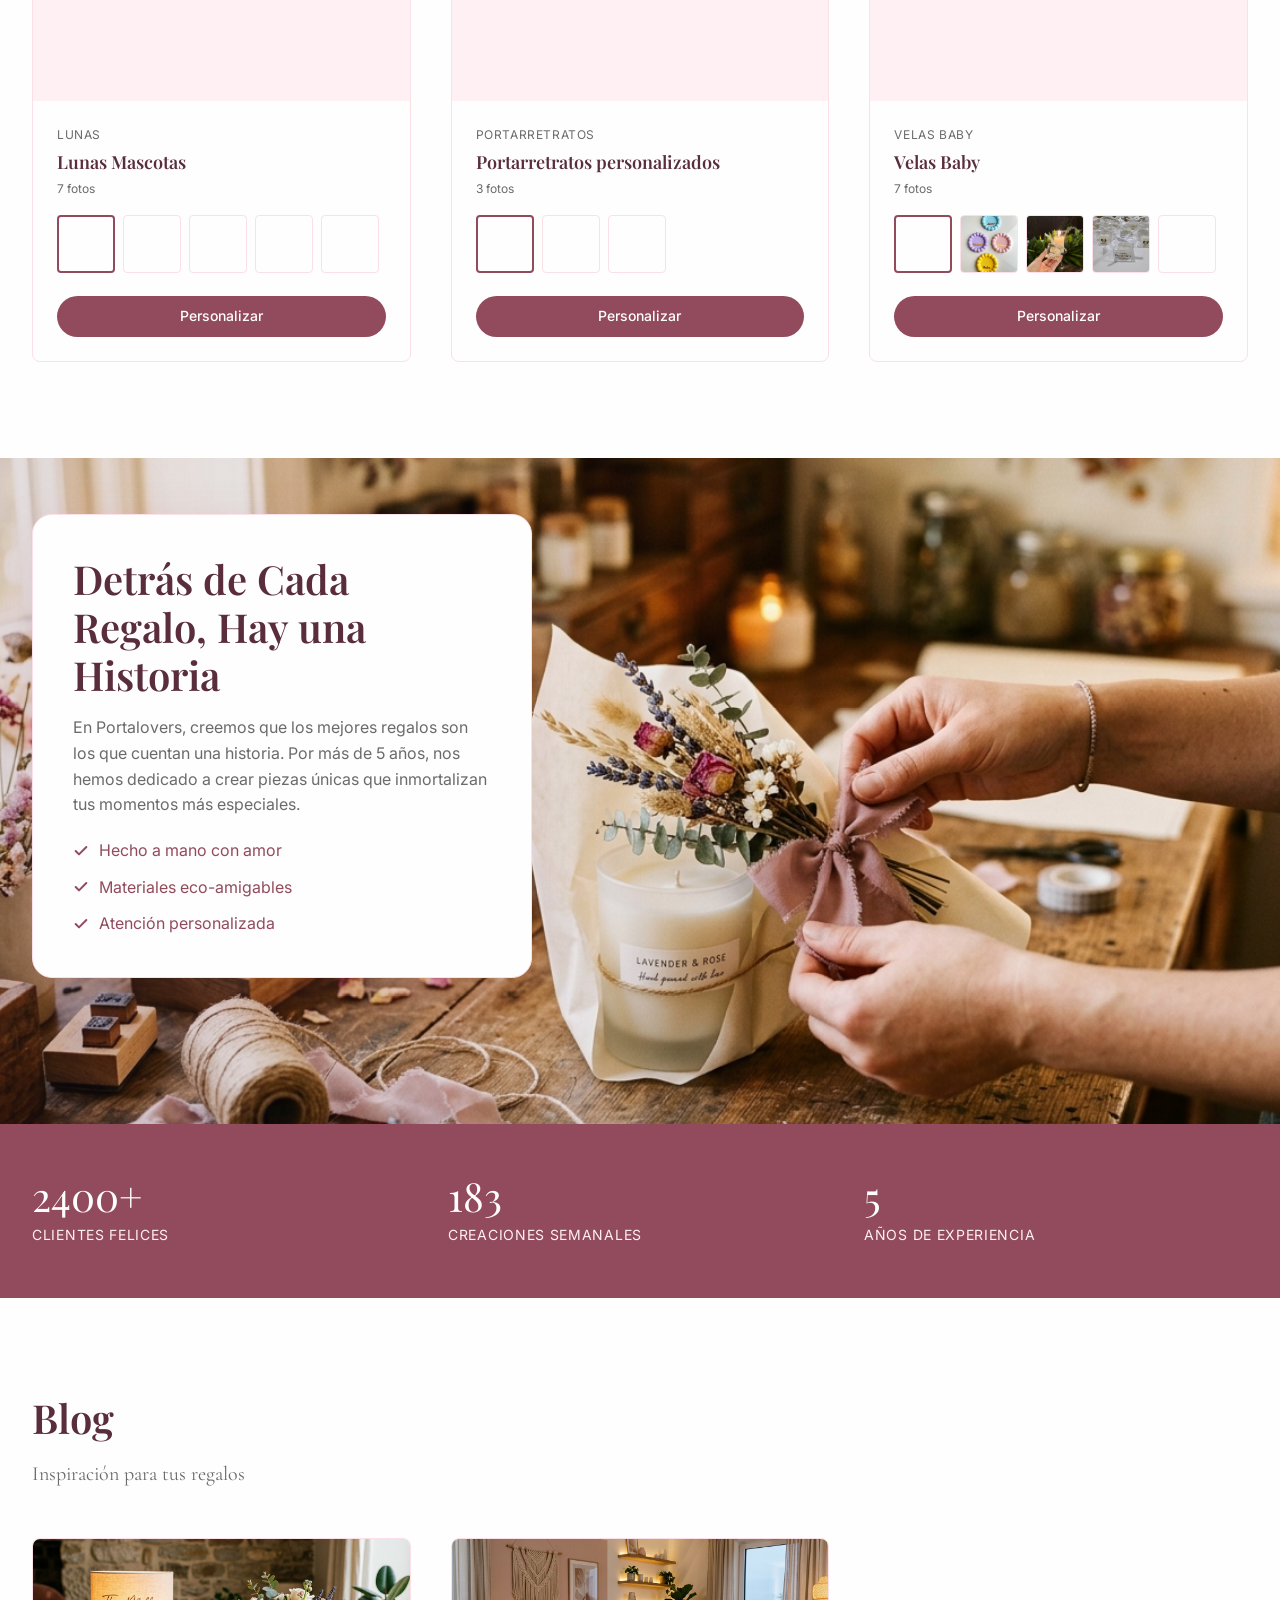
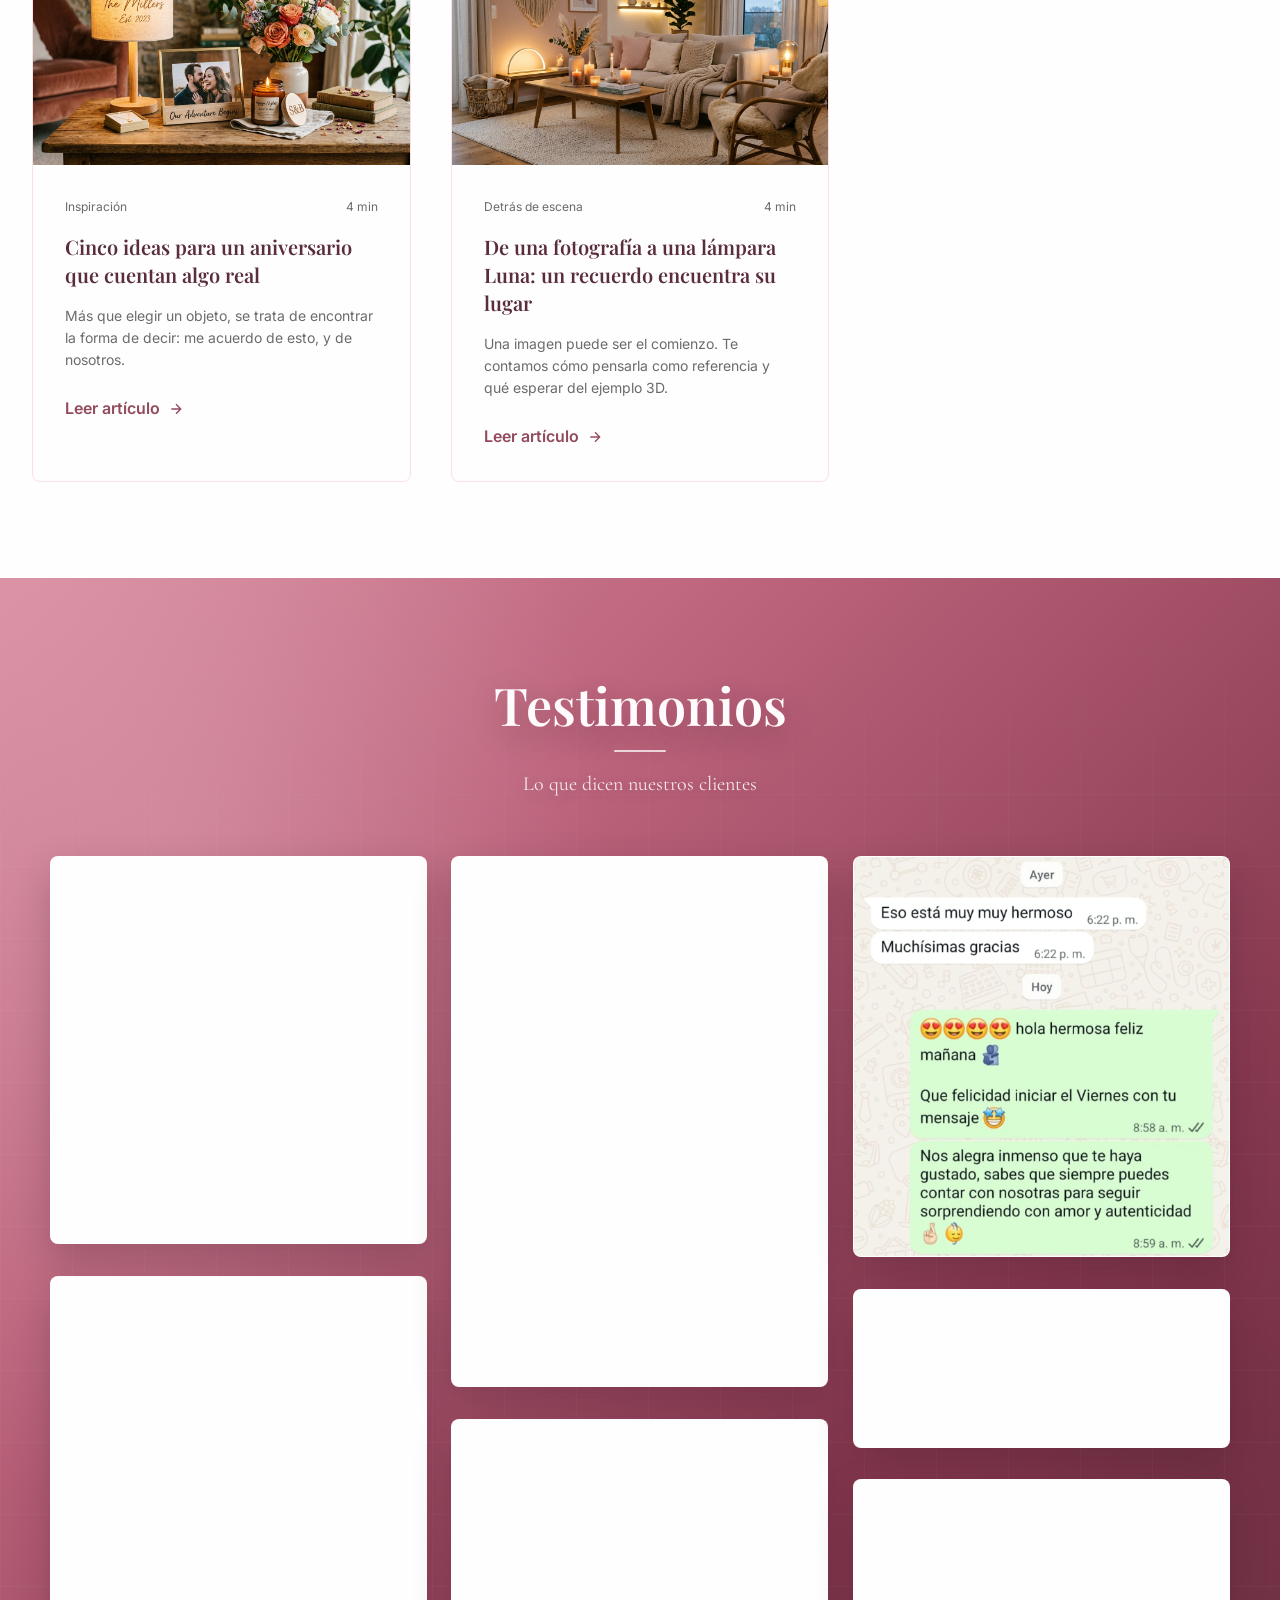
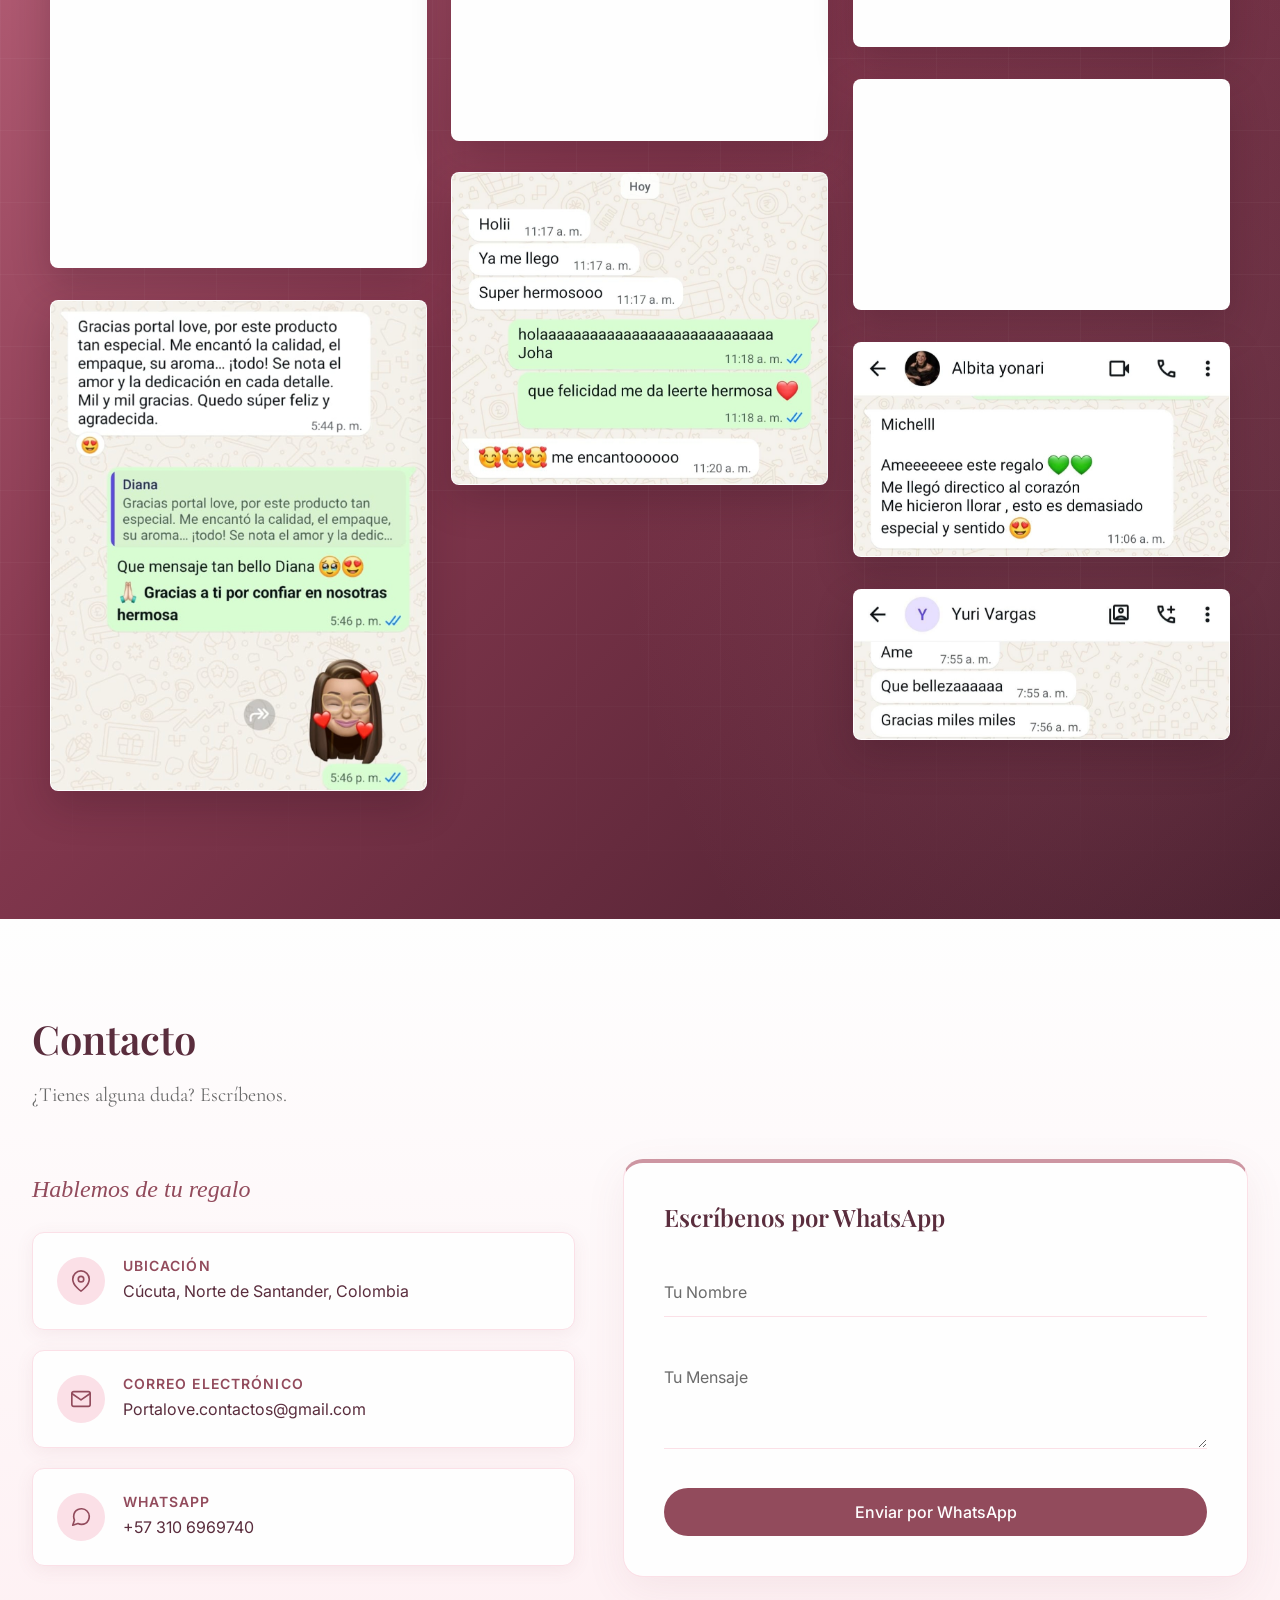
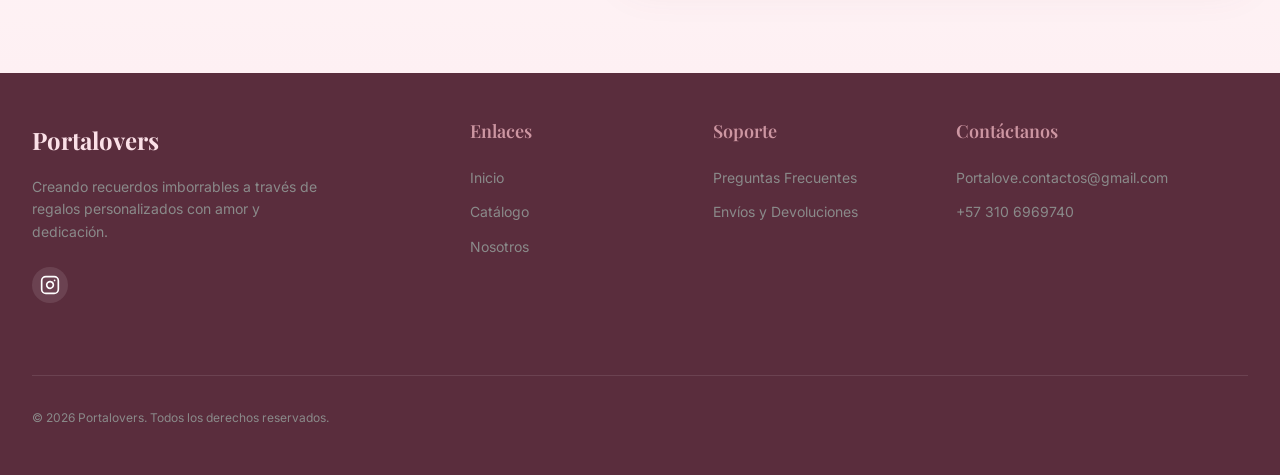
==== commit 532a8493: "Actualizacion de la pagina Portal Love" ====
--- a/index.html
+++ b/index.html
@@ -60,13 +60,13 @@
     </div>
   </section>
 
-  <section class="trust-bar">
+  <section class="trust-bar" aria-label="Por qué elegirnos">
     <div class="container">
       <div class="trust-grid">
-        <div class="trust-item"><span class="trust-icon">💝</span><div class="trust-text"><h4>+2,400 Clientes Felices</h4></div></div>
-        <div class="trust-item"><span class="trust-icon">🎁</span><div class="trust-text"><h4>Regalos Personalizados</h4></div></div>
-        <div class="trust-item"><span class="trust-icon">🚚</span><div class="trust-text"><h4>Envíos a Domicilio</h4></div></div>
-        <div class="trust-item"><span class="trust-icon">⭐</span><div class="trust-text"><h4>Calidad Garantizada</h4></div></div>
+        <div class="trust-item"><span class="trust-icon" aria-hidden="true"><svg width="24" height="24" viewBox="0 0 24 24" fill="none" stroke="currentColor" stroke-width="1.7" stroke-linecap="round" stroke-linejoin="round"><path d="M20.8 4.6a5.5 5.5 0 0 0-7.8 0L12 5.7l-1-1.1a5.5 5.5 0 0 0-7.8 7.8l1 1.1L12 21l7.8-7.5 1-1.1a5.5 5.5 0 0 0 0-7.8z"></path></svg></span><div class="trust-text"><h4>+2,400 Clientes Felices</h4></div></div>
+        <div class="trust-item"><span class="trust-icon" aria-hidden="true"><svg width="24" height="24" viewBox="0 0 24 24" fill="none" stroke="currentColor" stroke-width="1.7" stroke-linecap="round" stroke-linejoin="round"><polyline points="20 12 20 22 4 22 4 12"></polyline><rect x="2" y="7" width="20" height="5"></rect><line x1="12" y1="22" x2="12" y2="7"></line><path d="M12 7H7.5a2.5 2.5 0 0 1 0-5C11 2 12 7 12 7z"></path><path d="M12 7h4.5a2.5 2.5 0 0 0 0-5C13 2 12 7 12 7z"></path></svg></span><div class="trust-text"><h4>Regalos Personalizados</h4></div></div>
+        <div class="trust-item"><span class="trust-icon" aria-hidden="true"><svg width="24" height="24" viewBox="0 0 24 24" fill="none" stroke="currentColor" stroke-width="1.7" stroke-linecap="round" stroke-linejoin="round"><rect x="1" y="3" width="15" height="13"></rect><polygon points="16 8 20 8 23 11 23 16 16 16 16 8"></polygon><circle cx="5.5" cy="18.5" r="2.5"></circle><circle cx="18.5" cy="18.5" r="2.5"></circle></svg></span><div class="trust-text"><h4>Envíos a Domicilio</h4></div></div>
+        <div class="trust-item"><span class="trust-icon" aria-hidden="true"><svg width="24" height="24" viewBox="0 0 24 24" fill="none" stroke="currentColor" stroke-width="1.7" stroke-linecap="round" stroke-linejoin="round"><polygon points="12 2 15.09 8.26 22 9.27 17 14.14 18.18 21.02 12 17.77 5.82 21.02 7 14.14 2 9.27 8.91 8.26 12 2"></polygon></svg></span><div class="trust-text"><h4>Calidad Garantizada</h4></div></div>
       </div>
     </div>
   </section>
@@ -284,29 +284,39 @@
       </div>
       <div class="contact-grid">
         <div class="contact-info-cards reveal-left">
+          <p class="contact-kicker">Hablemos de tu regalo</p>
           <div class="contact-card">
-            <div class="contact-icon">📍</div>
+            <div class="contact-icon" aria-hidden="true">
+              <svg width="22" height="22" viewBox="0 0 24 24" fill="none" stroke="currentColor" stroke-width="1.8" stroke-linecap="round" stroke-linejoin="round"><path d="M21 10c0 7-9 13-9 13s-9-6-9-13a9 9 0 0 1 18 0z"></path><circle cx="12" cy="10" r="3"></circle></svg>
+            </div>
             <div class="contact-details">
               <h4>Ubicación</h4>
-              <p>Bogotá, Colombia</p>
-            </div>
-          </div>
-          <div class="contact-card">
-            <div class="contact-icon">📱</div>
+              <p>Cúcuta, Norte de Santander, Colombia</p>
+            </div>
+          </div>
+          <a class="contact-card contact-card-link" href="mailto:Portalove.contactos@gmail.com">
+            <div class="contact-icon" aria-hidden="true">
+              <svg width="22" height="22" viewBox="0 0 24 24" fill="none" stroke="currentColor" stroke-width="1.8" stroke-linecap="round" stroke-linejoin="round"><rect x="2" y="4" width="20" height="16" rx="2"></rect><polyline points="22,6 12,13 2,6"></polyline></svg>
+            </div>
+            <div class="contact-details">
+              <h4>Correo electrónico</h4>
+              <p>Portalove.contactos@gmail.com</p>
+            </div>
+            <span class="contact-arrow" aria-hidden="true">→</span>
+          </a>
+          <a class="contact-card contact-card-link" href="https://wa.me/573106969740" target="_blank" rel="noopener">
+            <div class="contact-icon" aria-hidden="true">
+              <svg width="22" height="22" viewBox="0 0 24 24" fill="none" stroke="currentColor" stroke-width="1.8" stroke-linecap="round" stroke-linejoin="round"><path d="M21 11.5a8.38 8.38 0 0 1-.9 3.8 8.5 8.5 0 0 1-7.6 4.7 8.38 8.38 0 0 1-3.8-.9L3 21l1.9-5.7a8.38 8.38 0 0 1-.9-3.8 8.5 8.5 0 0 1 4.7-7.6 8.38 8.38 0 0 1 3.8-.9h.5a8.48 8.48 0 0 1 8 8v.5z"></path></svg>
+            </div>
             <div class="contact-details">
               <h4>WhatsApp</h4>
               <p>+57 310 6969740</p>
             </div>
-          </div>
-          <div class="contact-card">
-            <div class="contact-icon">✉️</div>
-            <div class="contact-details">
-              <h4>Email</h4>
-              <p>hola@portalovers.com</p>
-            </div>
-          </div>
+            <span class="contact-arrow" aria-hidden="true">→</span>
+          </a>
         </div>
         <div class="contact-form reveal-right">
+          <h3 class="contact-form-title">Escríbenos por WhatsApp</h3>
           <form id="contactForm">
             <div class="form-group">
               <input type="text" id="contactName" class="form-control" placeholder=" " required>
@@ -354,7 +364,7 @@
         <div>
           <h4 class="footer-title">Contáctanos</h4>
           <div class="footer-links">
-            <a href="mailto:hola@portalovers.com">hola@portalovers.com</a>
+            <a href="mailto:Portalove.contactos@gmail.com">Portalove.contactos@gmail.com</a>
             <a href="tel:+573106969740">+57 310 6969740</a>
           </div>
         </div>
--- a/css/styles.css
+++ b/css/styles.css
@@ -578,37 +578,70 @@
    12. TRUST BAR
    ========================================================================== */
 .trust-bar {
-  background-color: var(--secondary-light);
-  padding: 3rem 0;
-  border-bottom: 1px solid var(--secondary);
-}
+  position: relative;
+  z-index: 2;
+  background: var(--white);
+  padding: 0 0 3rem;
+}
+.trust-bar .container { margin-top: -2.5rem; }
 .trust-grid {
   display: grid;
-  grid-template-columns: repeat(auto-fit, minmax(250px, 1fr));
-  gap: 2rem;
+  grid-template-columns: repeat(4, 1fr);
+  background: var(--white);
+  border: 1px solid var(--secondary);
+  border-radius: var(--radius-xl);
+  box-shadow: 0 14px 40px var(--shadow-strong);
+  padding: 0.5rem 0;
 }
 .trust-item {
   display: flex;
   align-items: center;
   gap: 1rem;
   justify-content: center;
+  padding: 1.5rem 1rem;
+  position: relative;
+}
+.trust-item + .trust-item::before {
+  content: '';
+  position: absolute;
+  left: 0;
+  top: 25%;
+  height: 50%;
+  width: 1px;
+  background: var(--secondary);
 }
 .trust-icon {
+  flex: none;
   width: 48px;
   height: 48px;
   border-radius: 50%;
-  background: var(--secondary);
+  background: var(--secondary-light);
+  border: 1px solid var(--secondary);
   color: var(--primary-dark);
   display: flex;
   align-items: center;
   justify-content: center;
-  font-size: 1.5rem;
+  transition: background var(--transition-base), color var(--transition-base);
+}
+.trust-item:hover .trust-icon {
+  background: var(--primary-dark);
+  color: var(--white);
 }
 .trust-text h4 {
-  margin: 0 0 0.25rem 0;
+  margin: 0;
   font-family: var(--font-body);
-  font-size: var(--text-base);
+  font-size: var(--text-sm);
+  font-weight: 600;
   color: var(--dark);
+}
+@media (max-width: 900px) {
+  .trust-grid { grid-template-columns: repeat(2, 1fr); }
+  .trust-item:nth-child(3)::before { display: none; }
+  .trust-item:nth-child(n + 3) { border-top: 1px solid var(--secondary); }
+}
+@media (max-width: 480px) {
+  .trust-bar .container { margin-top: -1.5rem; }
+  .trust-item { flex-direction: column; text-align: center; gap: 0.6rem; padding: 1.1rem 0.5rem; }
 }
 .trust-text p {
   margin: 0;
@@ -1418,43 +1451,106 @@
 /* ==========================================================================
    18. CONTACT SECTION
    ========================================================================== */
+.contact {
+  background: linear-gradient(180deg, var(--white) 0%, var(--secondary-light) 100%) !important;
+}
 .contact-grid {
   display: grid;
-  grid-template-columns: 1fr 2fr;
-  gap: 4rem;
+  grid-template-columns: minmax(0, 1fr) minmax(0, 1.15fr);
+  gap: 3rem;
+  align-items: stretch;
 }
 .contact-info-cards {
   display: flex;
   flex-direction: column;
-  gap: 1.5rem;
+  gap: 1.25rem;
+  justify-content: center;
+}
+.contact-kicker {
+  margin: 0 0 0.25rem;
+  font-family: var(--font-accent);
+  font-size: var(--text-2xl);
+  font-style: italic;
+  color: var(--primary-dark);
 }
 .contact-card {
-  background: var(--secondary-light);
+  position: relative;
+  background: var(--white);
   border: 1px solid var(--secondary);
-  padding: 2rem;
+  padding: 1.5rem;
   border-radius: var(--radius-lg);
-  display: flex;
-  align-items: flex-start;
-  gap: 1rem;
-}
+  box-shadow: 0 4px 18px var(--shadow);
+  display: flex;
+  align-items: center;
+  gap: 1.1rem;
+  color: inherit;
+  text-decoration: none;
+  transition: transform var(--transition-base), box-shadow var(--transition-base), border-color var(--transition-base);
+}
+.contact-card-link:hover,
+.contact-card-link:focus-visible {
+  transform: translateY(-3px);
+  border-color: var(--primary);
+  box-shadow: 0 10px 28px var(--shadow-strong);
+}
+.contact-card-link:focus-visible { outline: 2px solid var(--primary-dark); outline-offset: 3px; }
 .contact-icon {
+  flex: none;
+  width: 3rem;
+  height: 3rem;
+  display: grid;
+  place-items: center;
+  border-radius: var(--radius-full);
+  background: var(--secondary);
   color: var(--primary-dark);
-  font-size: 1.5rem;
-}
+  transition: background var(--transition-base), color var(--transition-base);
+}
+.contact-card-link:hover .contact-icon,
+.contact-card-link:focus-visible .contact-icon {
+  background: var(--primary-dark);
+  color: var(--white);
+}
+.contact-details { min-width: 0; }
 .contact-details h4 {
-  margin: 0 0 0.5rem 0;
+  margin: 0 0 0.25rem 0;
   font-family: var(--font-body);
+  font-size: var(--text-sm);
+  text-transform: uppercase;
+  letter-spacing: 0.08em;
+  color: var(--primary-dark);
 }
 .contact-details p {
   margin: 0;
-  color: var(--muted);
-}
+  color: var(--dark);
+  overflow-wrap: anywhere;
+}
+.contact-arrow {
+  margin-left: auto;
+  color: var(--primary-dark);
+  opacity: 0;
+  transform: translateX(-6px);
+  transition: opacity var(--transition-base), transform var(--transition-base);
+}
+.contact-card-link:hover .contact-arrow,
+.contact-card-link:focus-visible .contact-arrow {
+  opacity: 1;
+  transform: translateX(0);
+}
+@media (hover: none) { .contact-arrow { opacity: 1; transform: none; } }
 
 .contact-form {
   background: var(--white);
-  padding: 3rem;
+  padding: 2.5rem;
   border: 1px solid var(--secondary);
-  border-radius: var(--radius-md);
+  border-radius: var(--radius-xl);
+  box-shadow: 0 12px 40px var(--shadow);
+  border-top: 4px solid var(--primary);
+}
+.contact-form-title {
+  margin: 0 0 2rem;
+  font-family: var(--font-heading);
+  font-size: var(--text-2xl);
+  color: var(--dark);
 }
 .form-group {
   position: relative;
@@ -1898,6 +1994,8 @@
   .about-grid, .contact-grid {
     grid-template-columns: 1fr;
   }
+  .contact-form { padding: 1.75rem; }
+  .contact-card { padding: 1.15rem; }
   
   .footer-grid {
     grid-template-columns: 1fr 1fr;
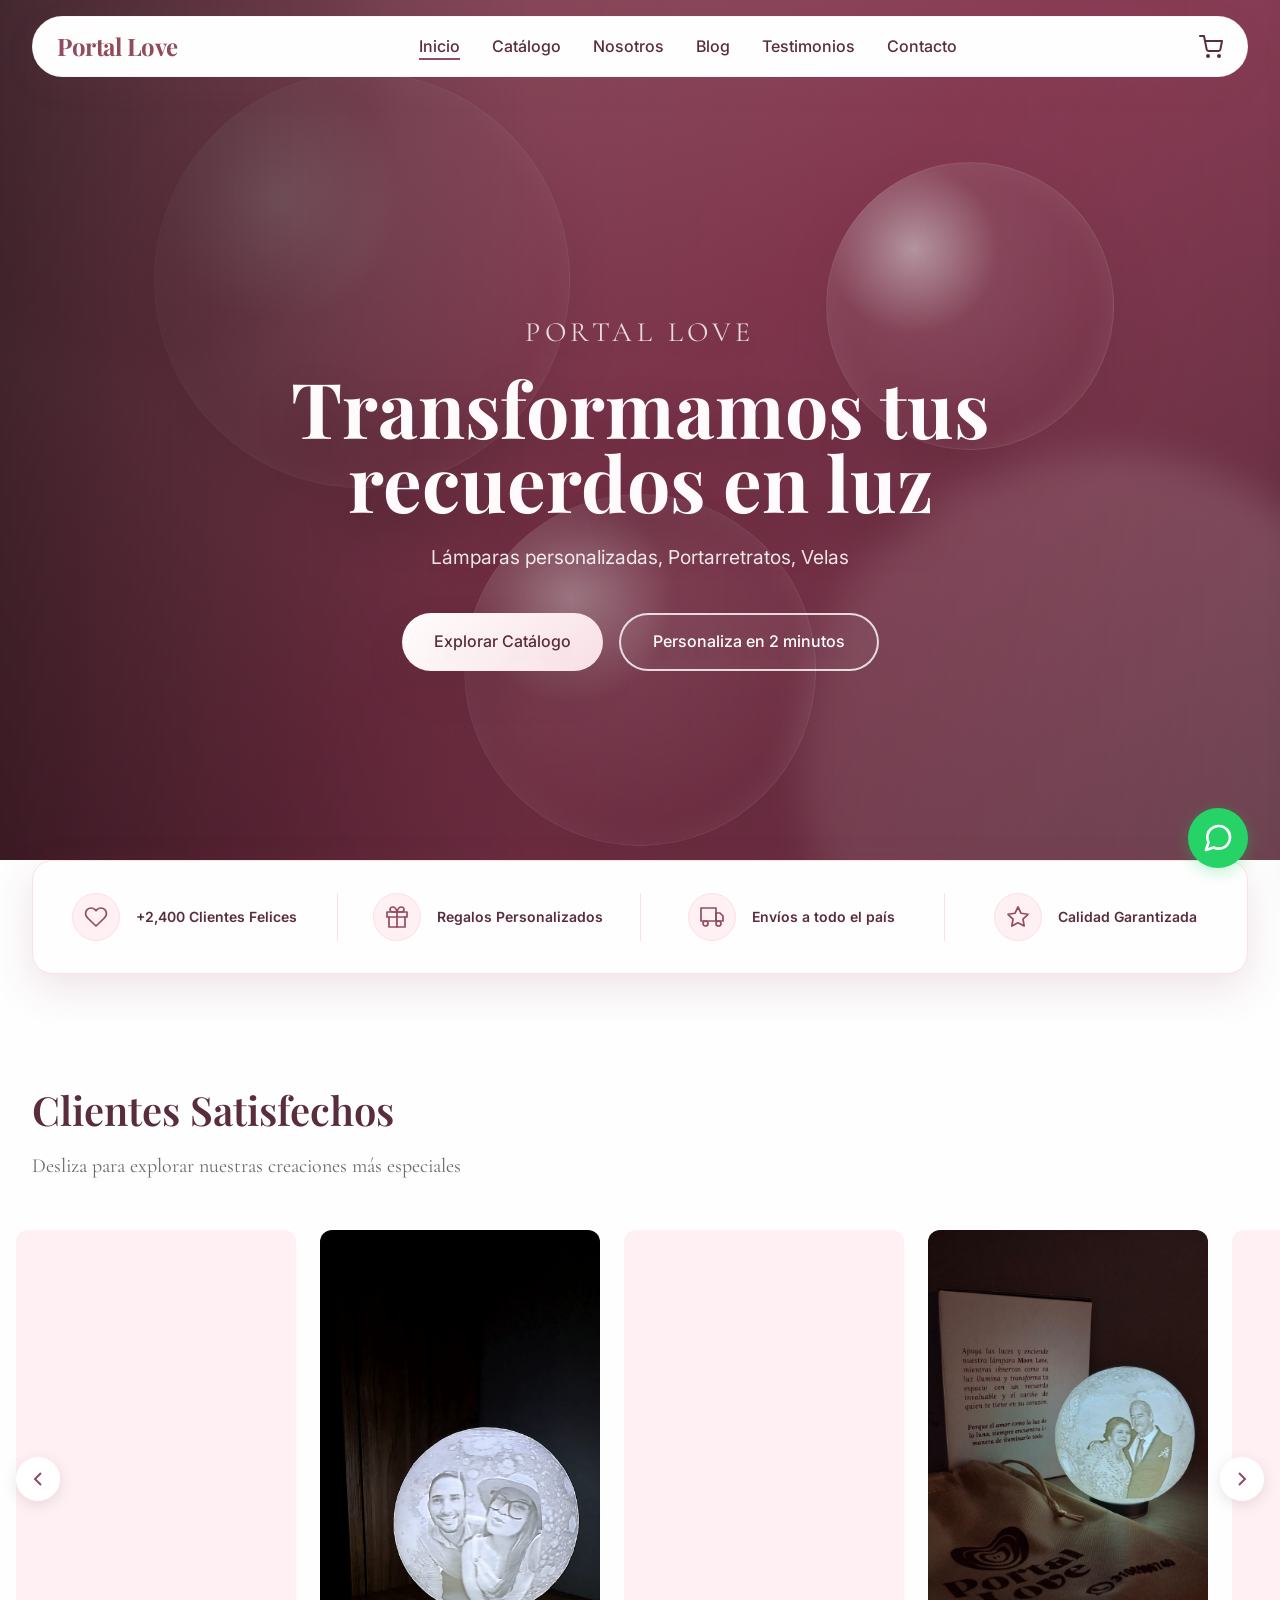
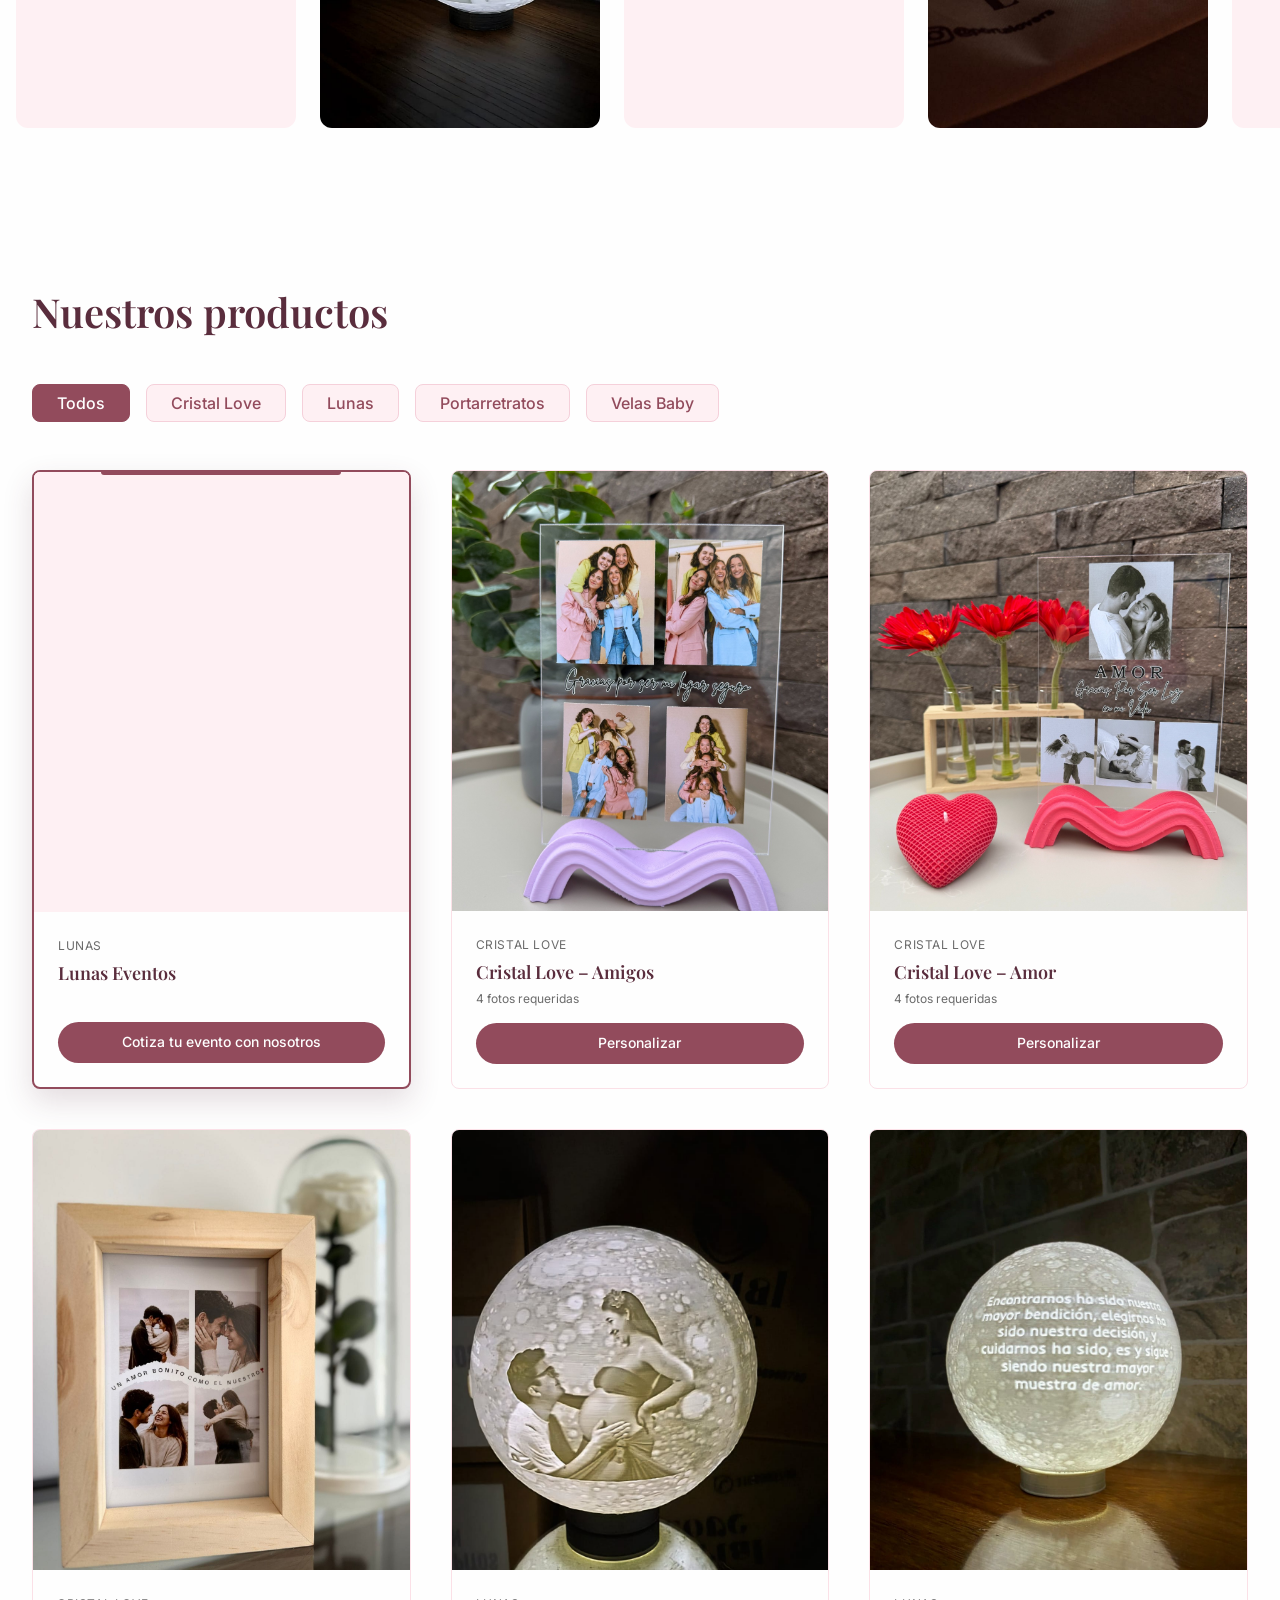
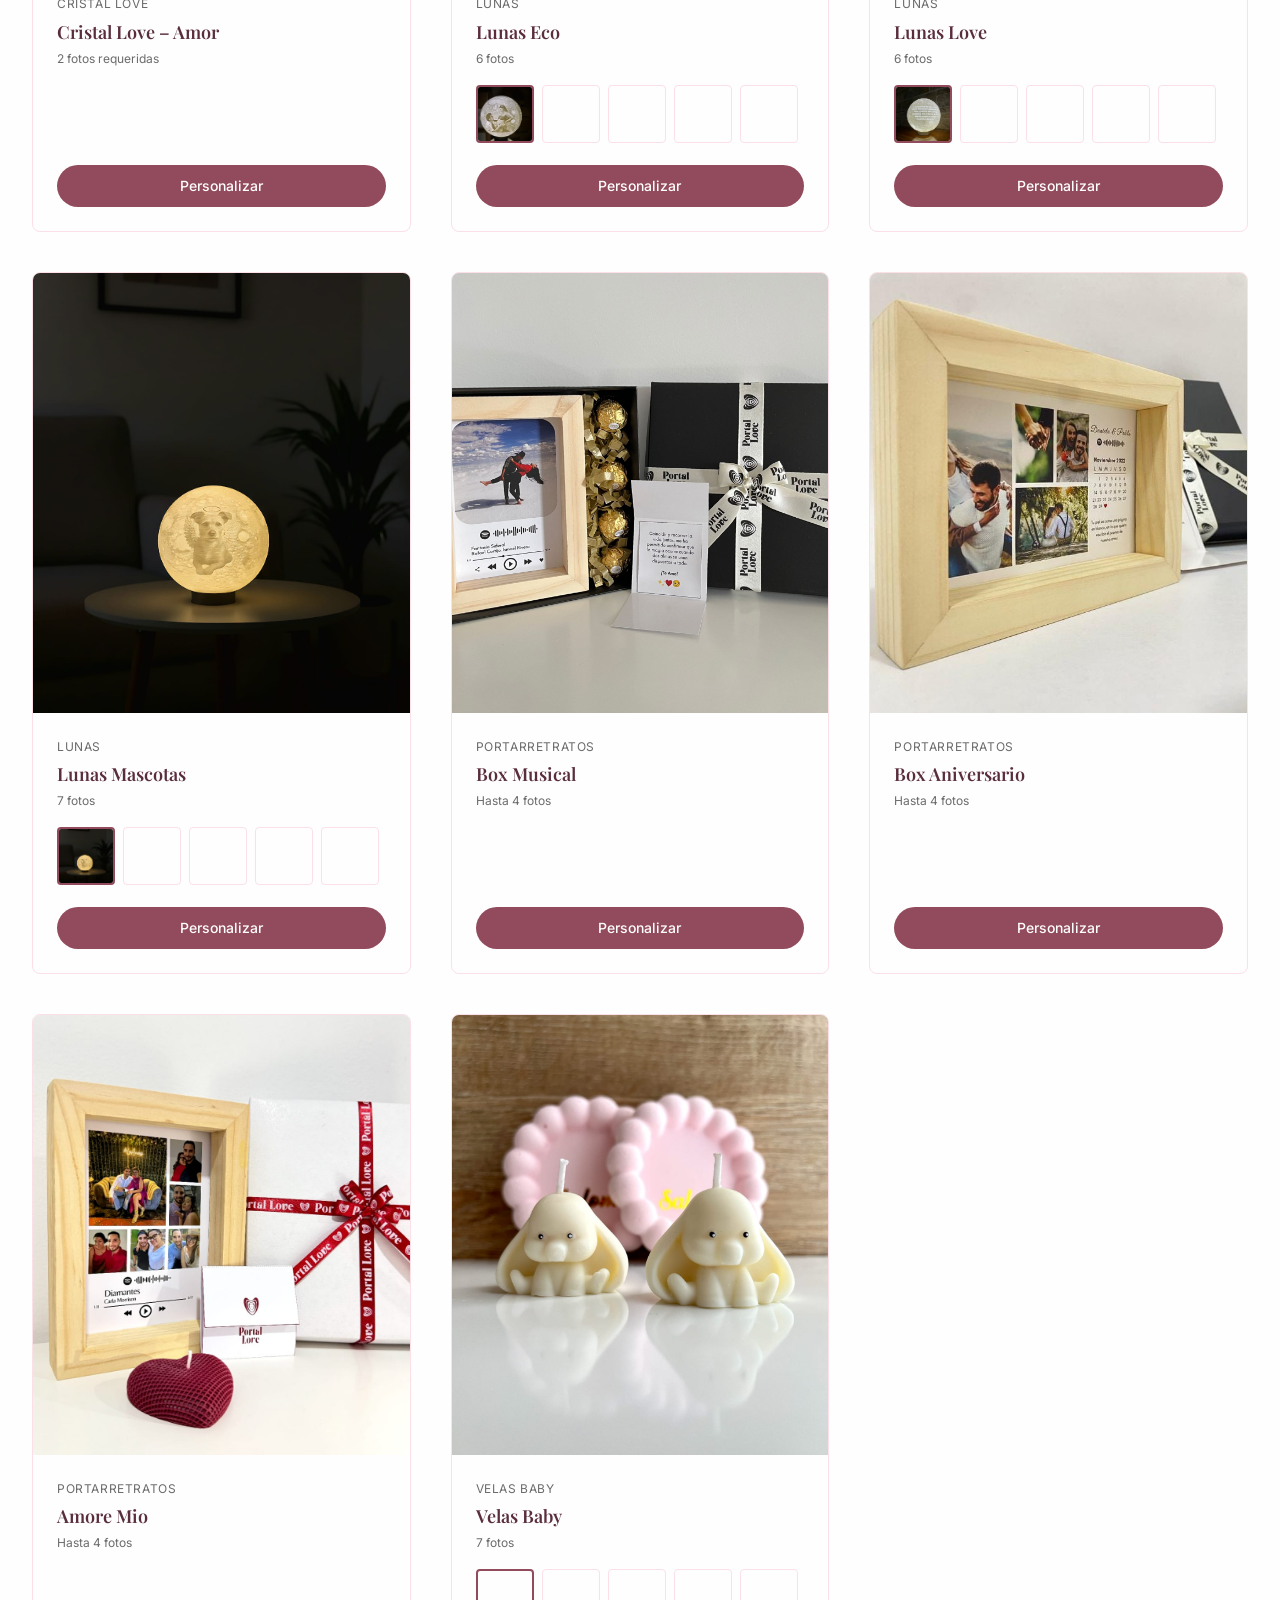
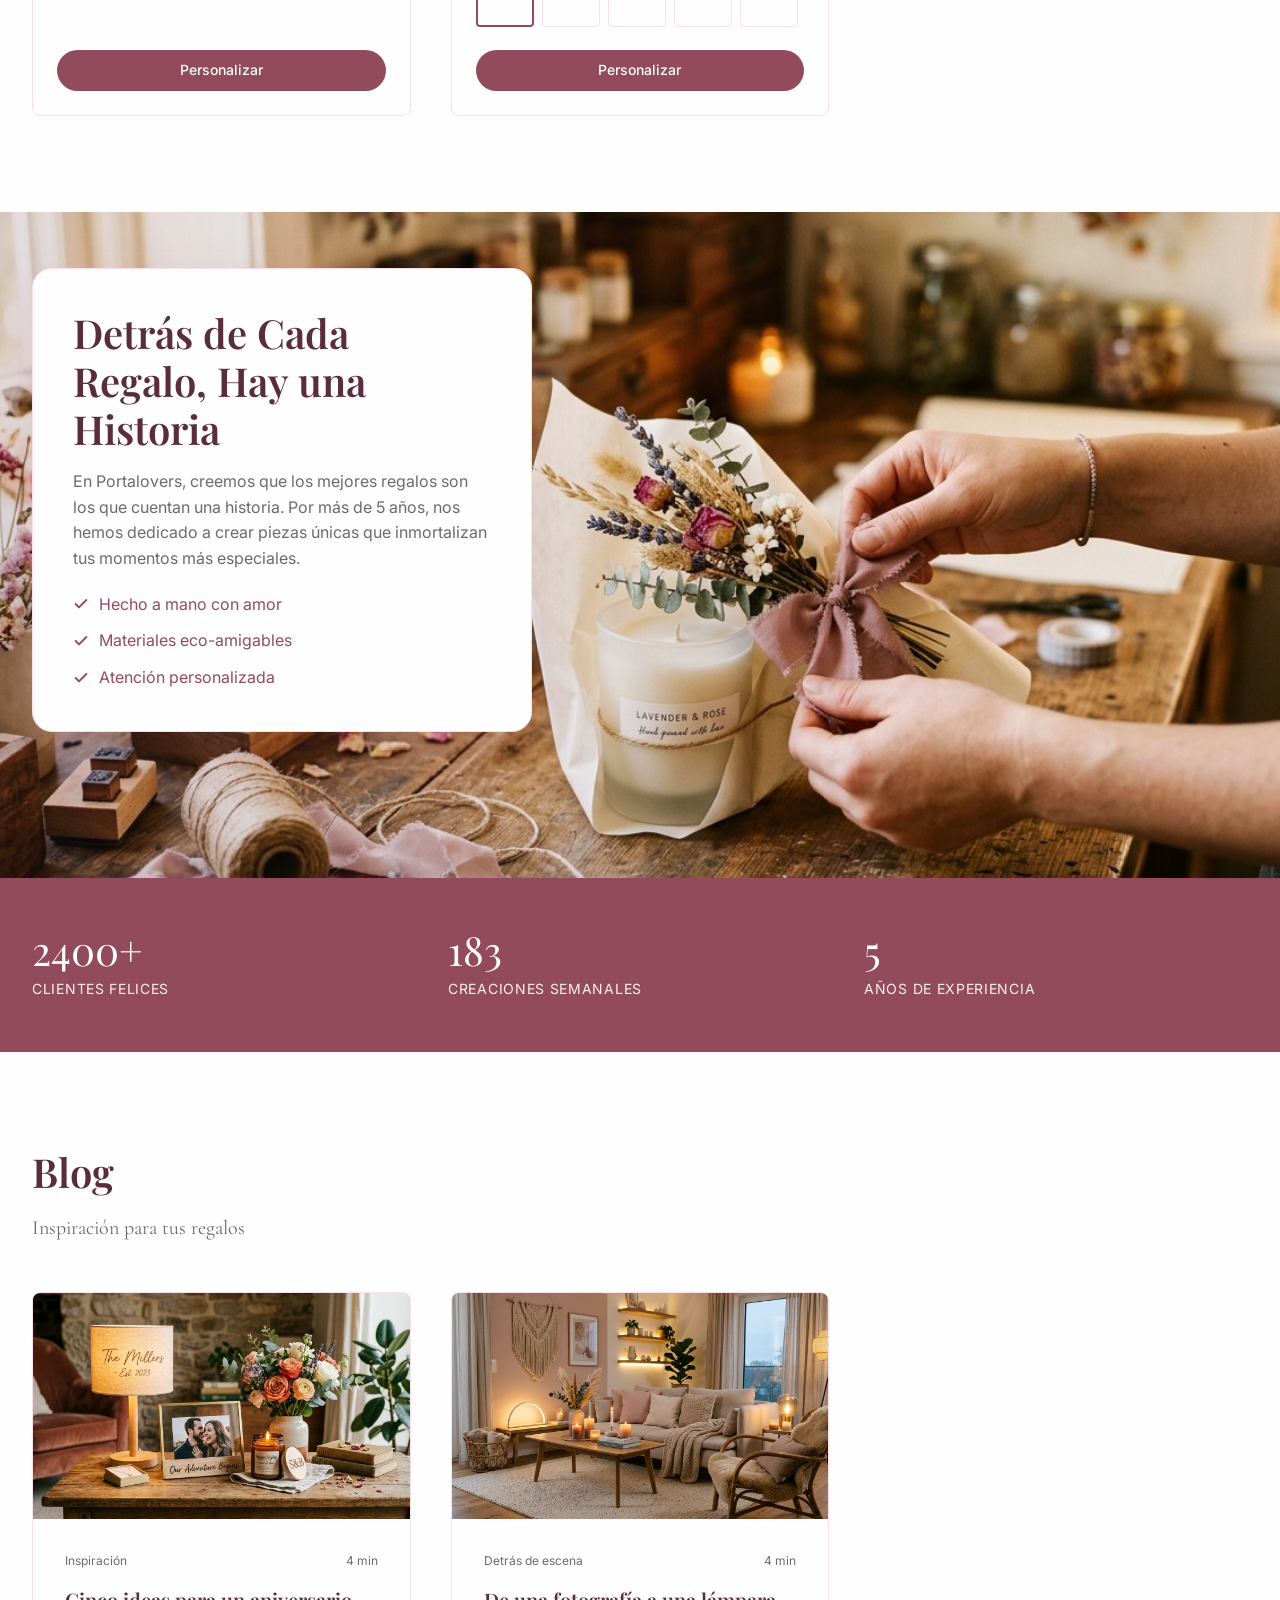
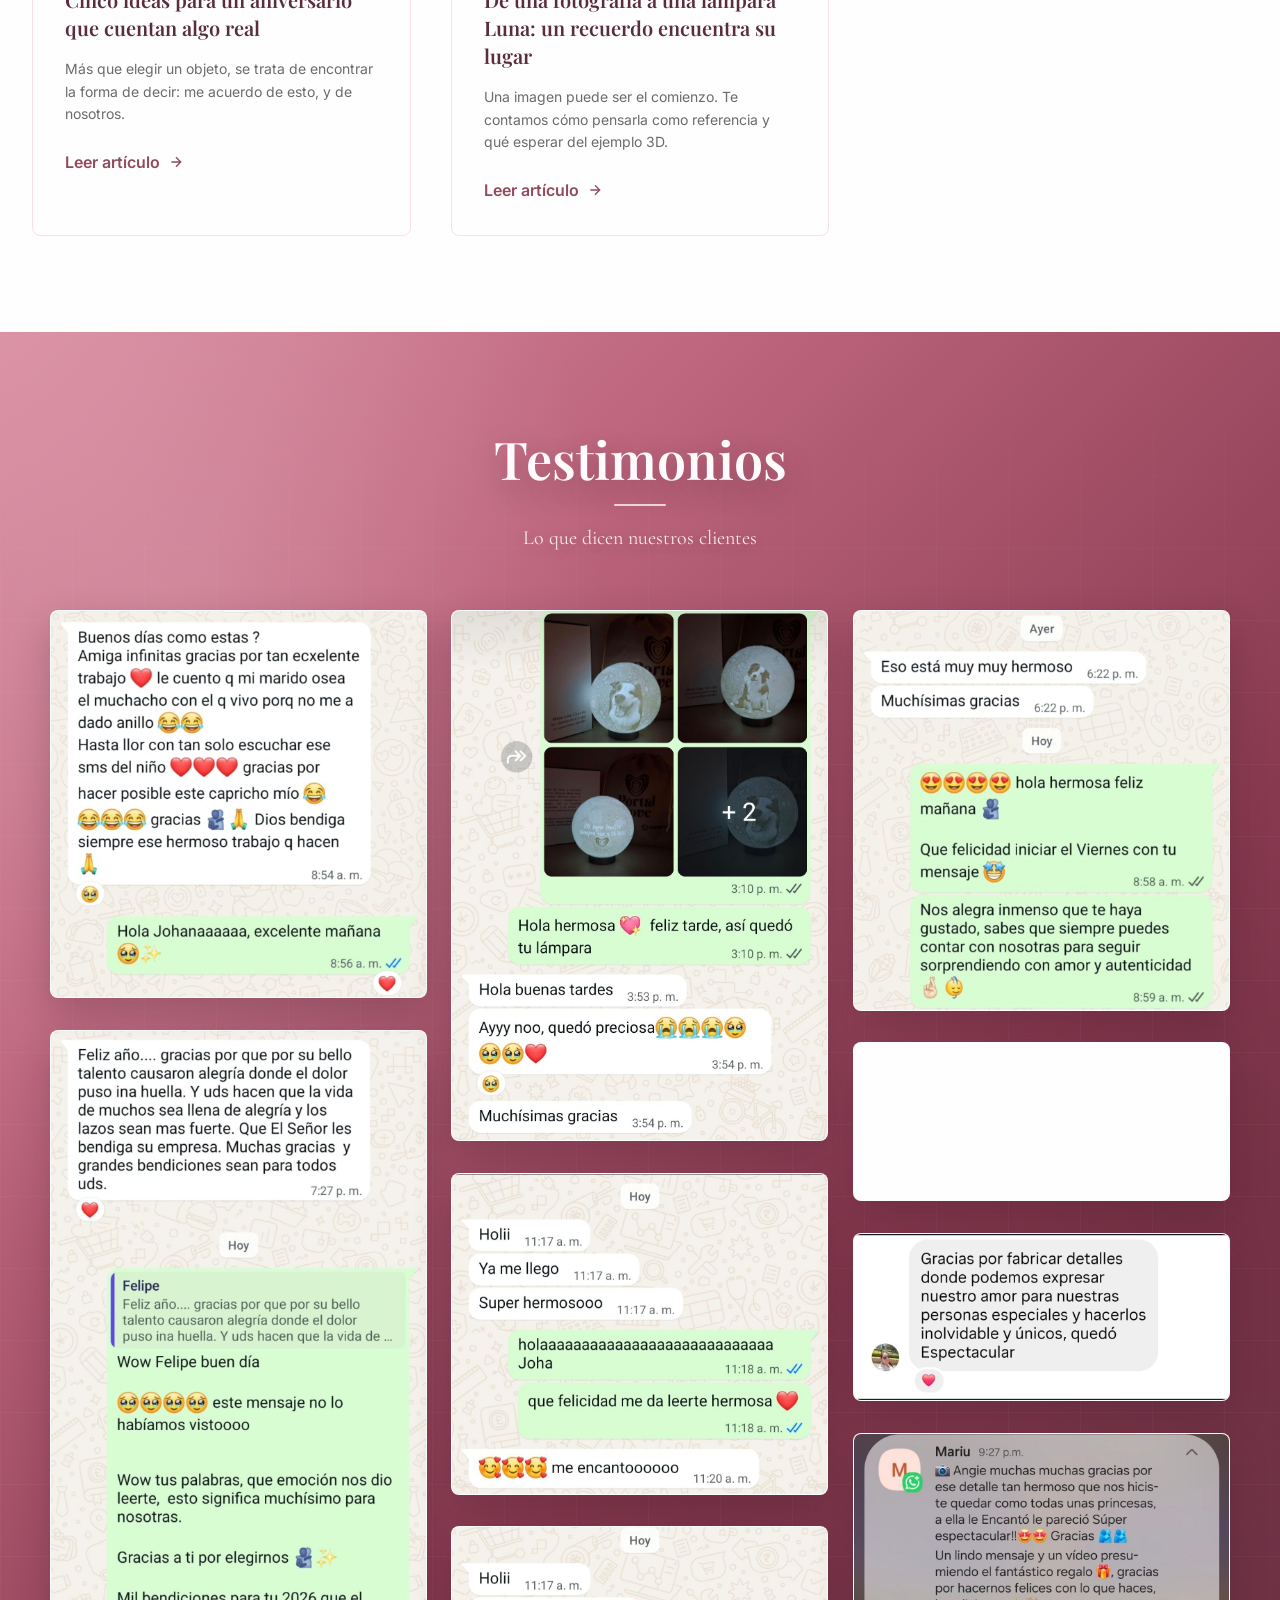
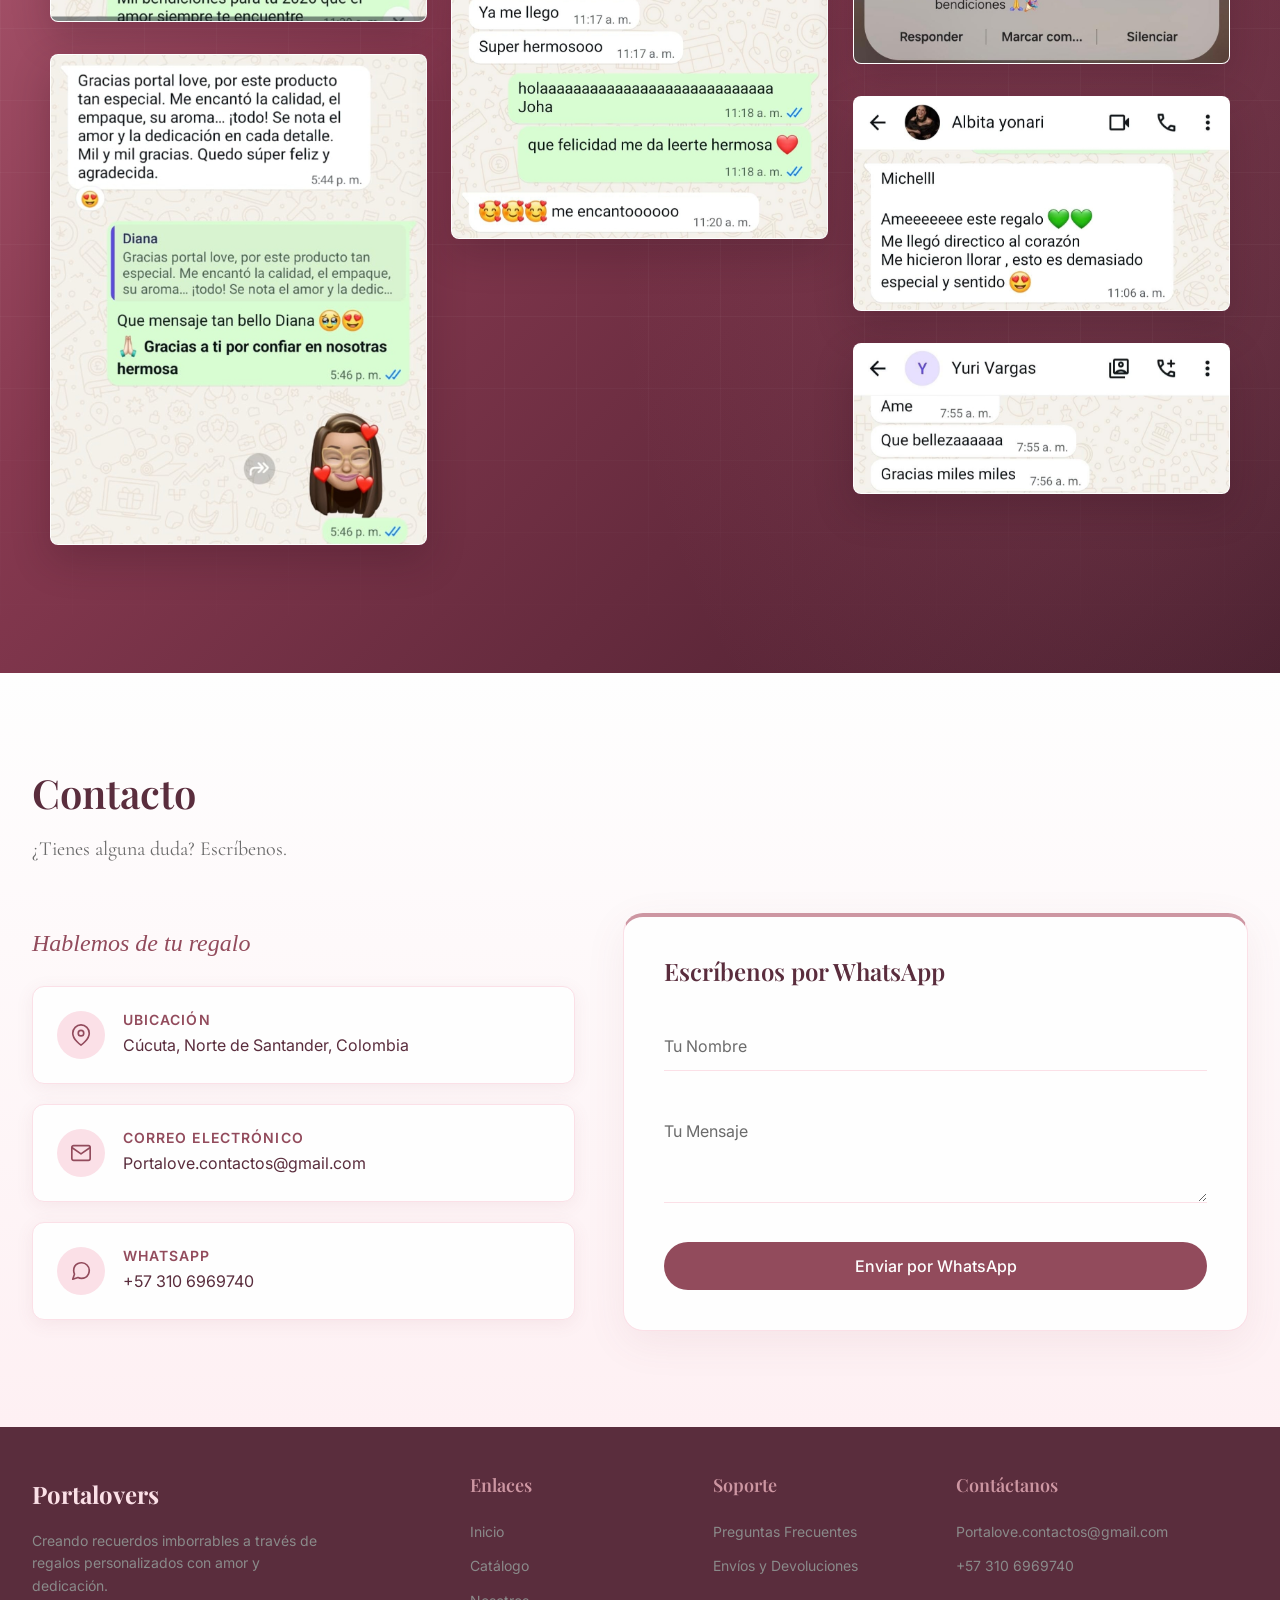
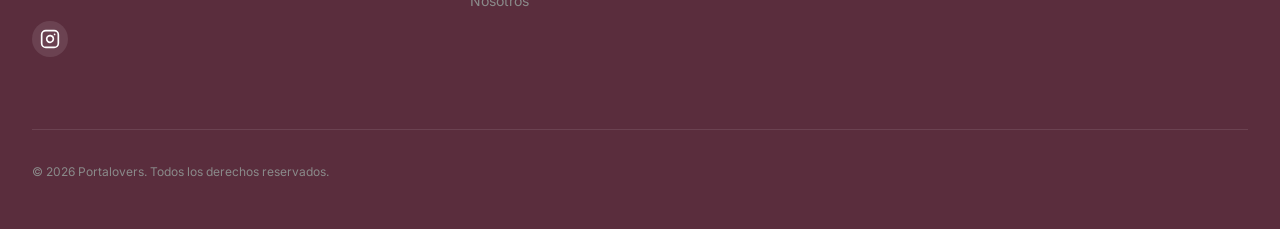
==== commit 2384c0eb: "Actualizacion de Portal Love" ====
--- a/index.html
+++ b/index.html
@@ -19,7 +19,7 @@
   <!-- Header -->
   <header class="header">
     <div class="container" style="display:flex;justify-content:space-between;align-items:center;">
-      <a href="index.html" class="logo">Portalovers</a>
+      <a href="index.html" class="logo">Portal Love</a>
       <nav class="nav-menu" id="primaryNavigation" aria-label="Navegación principal">
         <ul class="nav-links">
           <li><a href="#inicio" class="nav-link">Inicio</a></li>
@@ -50,9 +50,9 @@
     </div>
     <div class="hero-overlay"></div>
     <div class="hero-content">
-      <span class="hero-subtitle">Portalovers</span>
-      <h1 class="hero-title">Cada detalle cuenta, cada regalo habla por ti</h1>
-      <p class="hero-desc">Lámparas 3D, portarretratos y velas personalizadas — diseñadas para emocionar</p>
+      <span class="hero-subtitle">Portal Love</span>
+      <h1 class="hero-title">Transformamos tus recuerdos en luz</h1>
+      <p class="hero-desc">Lámparas personalizadas, Portarretratos, Velas</p>
       <div class="hero-actions">
         <a href="#catalogo" class="btn btn-primary">Explorar Catálogo</a>
         <a href="#catalogo" class="btn btn-outline">Personaliza en 2 minutos</a>
@@ -65,7 +65,7 @@
       <div class="trust-grid">
         <div class="trust-item"><span class="trust-icon" aria-hidden="true"><svg width="24" height="24" viewBox="0 0 24 24" fill="none" stroke="currentColor" stroke-width="1.7" stroke-linecap="round" stroke-linejoin="round"><path d="M20.8 4.6a5.5 5.5 0 0 0-7.8 0L12 5.7l-1-1.1a5.5 5.5 0 0 0-7.8 7.8l1 1.1L12 21l7.8-7.5 1-1.1a5.5 5.5 0 0 0 0-7.8z"></path></svg></span><div class="trust-text"><h4>+2,400 Clientes Felices</h4></div></div>
         <div class="trust-item"><span class="trust-icon" aria-hidden="true"><svg width="24" height="24" viewBox="0 0 24 24" fill="none" stroke="currentColor" stroke-width="1.7" stroke-linecap="round" stroke-linejoin="round"><polyline points="20 12 20 22 4 22 4 12"></polyline><rect x="2" y="7" width="20" height="5"></rect><line x1="12" y1="22" x2="12" y2="7"></line><path d="M12 7H7.5a2.5 2.5 0 0 1 0-5C11 2 12 7 12 7z"></path><path d="M12 7h4.5a2.5 2.5 0 0 0 0-5C13 2 12 7 12 7z"></path></svg></span><div class="trust-text"><h4>Regalos Personalizados</h4></div></div>
-        <div class="trust-item"><span class="trust-icon" aria-hidden="true"><svg width="24" height="24" viewBox="0 0 24 24" fill="none" stroke="currentColor" stroke-width="1.7" stroke-linecap="round" stroke-linejoin="round"><rect x="1" y="3" width="15" height="13"></rect><polygon points="16 8 20 8 23 11 23 16 16 16 16 8"></polygon><circle cx="5.5" cy="18.5" r="2.5"></circle><circle cx="18.5" cy="18.5" r="2.5"></circle></svg></span><div class="trust-text"><h4>Envíos a Domicilio</h4></div></div>
+        <div class="trust-item"><span class="trust-icon" aria-hidden="true"><svg width="24" height="24" viewBox="0 0 24 24" fill="none" stroke="currentColor" stroke-width="1.7" stroke-linecap="round" stroke-linejoin="round"><rect x="1" y="3" width="15" height="13"></rect><polygon points="16 8 20 8 23 11 23 16 16 16 16 8"></polygon><circle cx="5.5" cy="18.5" r="2.5"></circle><circle cx="18.5" cy="18.5" r="2.5"></circle></svg></span><div class="trust-text"><h4>Envíos a todo el país</h4></div></div>
         <div class="trust-item"><span class="trust-icon" aria-hidden="true"><svg width="24" height="24" viewBox="0 0 24 24" fill="none" stroke="currentColor" stroke-width="1.7" stroke-linecap="round" stroke-linejoin="round"><polygon points="12 2 15.09 8.26 22 9.27 17 14.14 18.18 21.02 12 17.77 5.82 21.02 7 14.14 2 9.27 8.91 8.26 12 2"></polygon></svg></span><div class="trust-text"><h4>Calidad Garantizada</h4></div></div>
       </div>
     </div>
@@ -92,12 +92,11 @@
   <section id="catalogo" class="section catalog" style="background: var(--white);">
     <div class="container">
       <div class="section-header">
-        <h2 class="section-title">Nuestro Catálogo</h2>
-        <p class="section-subtitle">¿A quién quieres sorprender hoy?</p>
+        <h2 class="section-title">Nuestros productos</h2>
       </div>
       <div class="filters catalog-filters" role="group" aria-label="Filtrar productos por categoría">
         <button class="filter-btn active" type="button" data-filter="todos" aria-pressed="true">Todos</button>
-        <button class="filter-btn" type="button" data-filter="acrilicos" aria-pressed="false">Acrílicos</button>
+        <button class="filter-btn" type="button" data-filter="acrilicos" aria-pressed="false">Cristal Love</button>
         <button class="filter-btn" type="button" data-filter="lunas" aria-pressed="false" aria-controls="lunaSubcategories" aria-expanded="false">Lunas</button>
         <button class="filter-btn" type="button" data-filter="portarretratos" aria-pressed="false">Portarretratos</button>
         <button class="filter-btn" type="button" data-filter="velas" aria-pressed="false">Velas Baby</button>
--- a/css/styles.css
+++ b/css/styles.css
@@ -11,6 +11,9 @@
   --secondary: #fbe0e7;
   --secondary-light: #fef0f3;
   --accent: #a4324d;
+  --cristal-base-red: #b52e4b;
+  --cristal-base-lilac: #b89bd0;
+  --cristal-base-beige: #c6ad8c;
   --dark: #5a2d3d;
   --dark-light: #924b5c;
   --light: #fbe0e7;
@@ -741,6 +744,8 @@
 .product-card:focus-within { transform: translateY(-4px); box-shadow: 0 12px 30px rgba(205, 150, 162, 0.2); }
 .product-card:active { transform: translateY(-1px) scale(0.995); }
 .collection-card { display: flex; flex-direction: column; }
+.collection-card--featured { border: 2px solid var(--primary-dark); box-shadow: 0 12px 30px rgba(90, 45, 61, 0.16); }
+.collection-card--featured::before { position: absolute; z-index: 2; top: 0; right: 18%; left: 18%; height: 3px; border-radius: 0 0 var(--radius-sm) var(--radius-sm); background: var(--primary-dark); content: ''; pointer-events: none; }
 .collection-image-frame {
   position: relative;
   aspect-ratio: 4 / 5;
@@ -756,6 +761,7 @@
   object-fit: cover;
   transition: transform 0.6s cubic-bezier(0.22, 1, 0.36, 1), opacity 0.25s ease;
 }
+.collection-video { position: absolute; inset: 0; width: 100%; height: 100%; object-fit: cover; background: var(--secondary-light); }
 .collection-card:hover .collection-image { transform: scale(1.025); }
 .collection-info { display: flex; flex: 1; flex-direction: column; align-items: flex-start; }
 .collection-photo-count { margin: -0.15rem 0 0.9rem; color: var(--muted); font-size: var(--text-xs); }
@@ -1797,6 +1803,8 @@
 .cart-item-name { font-weight: 600; font-size: var(--text-sm); margin-bottom: 0.25rem; }
 .cart-item-custom { font-size: 0.75rem; color: var(--muted); line-height: 1.4; }
 .cart-item-custom span { display: block; white-space: nowrap; overflow: hidden; text-overflow: ellipsis; }
+.cart-item-custom .cart-cristal-detail { white-space: normal; overflow: visible; overflow-wrap: anywhere; text-overflow: clip; }
+.cart-item-custom .cart-shipping-detail { white-space: normal; overflow: visible; overflow-wrap: anywhere; text-overflow: clip; }
 .cart-item-price { font-weight: 700; color: var(--primary-dark); font-size: var(--text-sm); margin-top: 0.25rem; }
 .cart-item-actions { display: flex; flex-direction: column; align-items: flex-end; justify-content: space-between; }
 .cart-item-remove { color: var(--muted); font-size: 0.85rem; transition: color 0.3s; }
@@ -1881,6 +1889,118 @@
 .step-label { display: flex; align-items: center; gap: 0.75rem; margin-bottom: 0.75rem; font-weight: 600; }
 .step-number { width: 28px; height: 28px; border-radius: 50%; background: var(--primary-dark); color: white; display: flex; align-items: center; justify-content: center; font-size: 0.85rem; font-weight: 700; }
 .step-hint { font-size: var(--text-xs); color: var(--muted); margin-top: 0.5rem; }
+
+.cristal-customization[hidden] { display: none; }
+.cristal-step { margin: 0 0 1.5rem; padding: 1.25rem 0 1.5rem; border-bottom: 1px solid var(--secondary); }
+.cristal-step-heading { display: flex; align-items: flex-start; gap: 0.75rem; margin-bottom: 1rem; }
+.cristal-step-heading .step-number { flex: 0 0 28px; }
+.cristal-step-heading h3 { margin: 0 0 0.25rem; font-size: var(--text-lg); }
+.cristal-step-heading p { margin: 0; color: var(--muted); font-size: var(--text-sm); }
+.cristal-photo-grid { display: grid; grid-template-columns: repeat(auto-fit, minmax(112px, 1fr)); gap: 0.75rem; }
+.cristal-photo-slot { position: relative; min-width: 0; aspect-ratio: 1; overflow: hidden; border: 1px dashed var(--primary-light); border-radius: var(--radius-md); background: var(--secondary-light); }
+.cristal-photo-picker { display: flex; width: 100%; height: 100%; flex-direction: column; align-items: center; justify-content: center; gap: 0.35rem; padding: 0.5rem; color: var(--primary-dark); font-size: var(--text-xs); font-weight: 600; text-align: center; }
+.cristal-photo-plus { font-size: 1.75rem; line-height: 1; }
+.cristal-photo-preview { position: absolute; inset: 0; }
+.cristal-photo-preview[hidden] { display: none; }
+.cristal-photo-preview img { width: 100%; height: 100%; object-fit: cover; }
+.cristal-photo-slot.has-photo .cristal-photo-picker { display: none; }
+.cristal-photo-actions { position: absolute; right: 0.35rem; bottom: 0.35rem; left: 0.35rem; display: flex; justify-content: center; gap: 0.35rem; }
+.cristal-photo-action { padding: 0.35rem 0.5rem; border: 1px solid rgba(255,255,255,0.65); border-radius: var(--radius-sm); background: rgba(90,45,61,0.88); color: white; font-size: 0.7rem; }
+.cristal-choice-grid { display: grid; grid-template-columns: repeat(3, minmax(0, 1fr)); gap: 0.65rem; }
+.cristal-choice-card { display: flex; min-width: 0; min-height: 78px; flex-direction: column; align-items: flex-start; justify-content: center; gap: 0.25rem; padding: 0.75rem; border: 1px solid var(--secondary); border-radius: var(--radius-md); background: var(--white); color: var(--dark); font-size: var(--text-sm); text-align: left; transition: border-color var(--transition-base), background-color var(--transition-base), box-shadow var(--transition-base); }
+.cristal-choice-card span, .cristal-choice-card small { color: var(--muted); font-size: var(--text-xs); }
+.cristal-choice-card:hover { border-color: var(--primary); background: var(--secondary-light); }
+.cristal-choice-card.is-selected { border-color: var(--primary-dark); background: var(--secondary-light); box-shadow: inset 0 0 0 1px var(--primary-dark); }
+.cristal-choice-card:focus-visible, .cristal-photo-picker:focus-visible, .cristal-photo-action:focus-visible { outline: 2px solid var(--primary-dark); outline-offset: 3px; }
+.cristal-color-card { align-items: center; text-align: center; }
+.cristal-color-swatch { display: block; width: 42px; height: 42px; margin-bottom: 0.25rem; border: 1px solid rgba(90,45,61,0.14); border-radius: 50%; box-shadow: inset 0 0 0 2px rgba(255,255,255,0.55); }
+.cristal-swatch-red { background: var(--cristal-base-red); }
+.cristal-swatch-lilac { background: var(--cristal-base-lilac); }
+.cristal-swatch-beige { background: var(--cristal-base-beige); }
+.cristal-complement-choices { grid-template-columns: repeat(2, minmax(0, 1fr)); }
+.cristal-love-options { display: grid; gap: 0.75rem; margin-top: 0.75rem; padding: 1rem; border: 1px solid var(--secondary); border-radius: var(--radius-md); background: var(--secondary-light); }
+.cristal-love-options[hidden], .cristal-love-presets[hidden], .cristal-love-custom[hidden] { display: none; }
+.cristal-mode-choices, .cristal-love-presets { grid-template-columns: repeat(2, minmax(0, 1fr)); }
+.cristal-love-presets { grid-template-columns: repeat(3, minmax(0, 1fr)); }
+.cristal-love-custom label { display: block; margin-bottom: 0.35rem; font-size: var(--text-sm); font-weight: 600; }
+.cristal-love-input { background: var(--white); }
+.cristal-textarea { display: block; }
+.cristal-love-page #quantityStep .step-number { display: none; }
+
+.portrait-customization[hidden], .portrait-step[hidden], .portrait-song-link[hidden], .portrait-audio-mount[hidden], .portrait-included-benefit[hidden] { display: none; }
+.portrait-step { margin: 0 0 1.5rem; padding: 1.25rem 0 1.5rem; border-bottom: 1px solid var(--secondary); }
+.portrait-text-input { width: 100%; padding-left: 1rem; }
+.portrait-name-fields { margin-bottom: 1rem; }
+.portrait-date-fields { display: grid; grid-template-columns: repeat(3, minmax(0, 1fr)); gap: 0.65rem; margin: 0; padding: 0; border: 0; }
+.portrait-date-fields legend { margin-bottom: 0.5rem; font-size: var(--text-sm); font-weight: 600; }
+.portrait-date-fields label, .portrait-song-link label { display: grid; gap: 0.35rem; min-width: 0; font-size: var(--text-sm); font-weight: 600; }
+.portrait-included-benefit { display: flex; align-items: center; gap: 0.75rem; margin: 1.25rem 0 0.75rem; padding: 1rem 1.125rem; border: 1px solid var(--primary); border-left: 4px solid var(--primary-dark); border-radius: var(--radius-md); background: var(--secondary-light); color: var(--dark); font-size: var(--text-sm); font-weight: 700; }
+.portrait-included-mark { display: grid; width: 28px; height: 28px; flex: 0 0 28px; place-items: center; border-radius: 50%; background: var(--primary-dark); color: var(--white); }
+.portrait-mode-choices { margin-bottom: 0.75rem; }
+.portrait-song-link { margin-top: 0.75rem; }
+.portrait-audio-mount .customize-step { margin: 0; padding: 0; border: 0; }
+.portrait-audio-mount .step-number[hidden] { display: none; }
+.portrait-product-page #quantityStep .step-number { display: none; }
+
+.shipping-data-step { margin-top: 0.5rem; padding: 1.5rem 0; border-top: 1px solid var(--secondary); }
+.shipping-step-heading { margin-bottom: 1rem; }
+.shipping-step-heading h3 { margin: 0 0 0.25rem; font-size: var(--text-lg); }
+.shipping-step-heading p { margin: 0; color: var(--muted); font-size: var(--text-sm); }
+.shipping-fields { display: grid; grid-template-columns: repeat(2, minmax(0, 1fr)); gap: 0.85rem; }
+.shipping-field { display: grid; min-width: 0; gap: 0.4rem; font-size: var(--text-sm); font-weight: 600; }
+.shipping-field-full { grid-column: 1 / -1; }
+.shipping-field input, .shipping-field textarea { width: 100%; min-width: 0; padding: 0.85rem 1rem; border: 1px solid var(--primary-light); border-radius: var(--radius-md); background: var(--white); color: var(--dark); font: inherit; font-weight: 400; }
+.shipping-field textarea { min-height: 92px; resize: vertical; }
+.shipping-field input:focus, .shipping-field textarea:focus { border-color: var(--primary-dark); outline: none; box-shadow: 0 0 0 3px rgba(146, 75, 92, 0.1); }
+.shipping-field input[aria-invalid="true"], .shipping-field textarea[aria-invalid="true"] { border-color: #b3261e; }
+.shipping-feedback { min-height: 1.25em; margin: 0.5rem 0 0; color: #b3261e; font-size: var(--text-xs); }
+
+.luna-customization[hidden], .luna-flow[hidden], .luna-qr-step[hidden], .luna-qr-choices[hidden], .luna-base-addon[hidden], .luna-base-field[hidden] { display: none; }
+.luna-size-selector { margin: 1.5rem 0 2rem; padding: 1.25rem; border: 1px solid var(--secondary); border-radius: var(--radius-lg); background: linear-gradient(135deg, var(--white), var(--secondary-light)); }
+.luna-size-selector h3, .luna-step-heading h3 { margin: 0 0 0.25rem; font-size: var(--text-lg); }
+.luna-step-heading { display: flex; align-items: flex-start; gap: 0.75rem; margin-bottom: 1rem; }
+.luna-step-heading .step-number { flex: 0 0 28px; }
+.luna-step-heading p { margin: 0; color: var(--muted); font-size: var(--text-sm); }
+.luna-size-options { display: grid; grid-template-columns: repeat(3, minmax(0, 1fr)); gap: 0.75rem; margin-top: 1rem; }
+.luna-size-card { position: relative; display: flex; min-height: 104px; flex-direction: column; align-items: center; justify-content: center; gap: 0.35rem; padding: 1rem 0.65rem; border: 1px solid var(--secondary); border-radius: var(--radius-md); background: var(--white); color: var(--dark); text-align: center; transition: border-color var(--transition-base), background-color var(--transition-base), box-shadow var(--transition-base), transform var(--transition-base); }
+.luna-size-card strong { font-family: var(--font-heading); font-size: var(--text-lg); }
+.luna-size-card > span:last-child { color: var(--muted); font-size: var(--text-xs); }
+.luna-size-card:hover { border-color: var(--primary); transform: translateY(-2px); }
+.luna-size-card.is-selected { border-color: var(--primary-dark); background: var(--secondary-light); box-shadow: inset 0 0 0 1px var(--primary-dark); }
+.luna-size-badge { position: absolute; top: -0.55rem; right: 0.4rem; padding: 0.15rem 0.45rem; border-radius: var(--radius-full); background: var(--primary-dark); color: white; font-size: 0.65rem; font-weight: 600; }
+.luna-size-card:focus-visible, .luna-qr-choice:focus-visible { outline: 2px solid var(--primary-dark); outline-offset: 3px; }
+.luna-flow[hidden] { display: none; }
+.luna-progress { margin: 0 0 1rem; color: var(--muted); font-size: var(--text-xs); }
+.luna-progress-track { height: 4px; margin-top: 0.45rem; overflow: hidden; border-radius: var(--radius-full); background: var(--secondary); }
+.luna-progress-track span { display: block; height: 100%; border-radius: inherit; background: var(--primary-dark); transition: width var(--transition-base); }
+.luna-step { margin: 0 0 1.5rem; padding: 1.25rem 0 1.5rem; border-bottom: 1px solid var(--secondary); }
+.luna-photo-grid { grid-template-columns: repeat(2, minmax(0, 1fr)); }
+.luna-qr-choices { display: grid; grid-template-columns: repeat(2, minmax(0, 1fr)); gap: 0.75rem; margin-bottom: 1rem; }
+.luna-qr-choice { display: flex; min-height: 90px; flex-direction: column; justify-content: center; gap: 0.35rem; padding: 1rem; border: 1px solid var(--secondary); border-radius: var(--radius-md); background: var(--white); color: var(--dark); text-align: left; transition: border-color var(--transition-base), background-color var(--transition-base), box-shadow var(--transition-base); }
+.luna-qr-choice span { color: var(--muted); font-size: var(--text-xs); }
+.luna-qr-choice:hover { border-color: var(--primary); background: var(--secondary-light); }
+.luna-qr-choice.is-selected { border-color: var(--primary-dark); background: var(--secondary-light); box-shadow: inset 0 0 0 1px var(--primary-dark); }
+.luna-base-addon { display: flex; align-items: center; gap: 0.75rem; padding: 1rem; border: 1px solid var(--secondary); border-radius: var(--radius-md); background: var(--white); cursor: pointer; }
+.luna-base-addon input { width: 18px; height: 18px; accent-color: var(--primary-dark); }
+.luna-base-addon span { display: grid; gap: 0.2rem; }
+.luna-base-addon small { color: var(--muted); font-size: var(--text-xs); }
+.luna-base-field { margin-top: 0.75rem; }
+.luna-base-field > label, .luna-card-fields > label { display: grid; gap: 0.35rem; font-size: var(--text-sm); font-weight: 600; }
+.luna-text-input { padding-left: 1rem; }
+.luna-card-fields { display: grid; grid-template-columns: repeat(2, minmax(0, 1fr)); gap: 0.75rem; }
+.luna-customization #audioUploadArea[hidden], .luna-customization .audio-reference-preview[hidden] { display: none; }
+
+@media (max-width: 768px) {
+  .cristal-photo-grid { grid-template-columns: repeat(2, minmax(0, 1fr)); }
+  .cristal-message-choices, .cristal-color-choices, .cristal-complement-choices, .cristal-mode-choices, .cristal-love-presets { grid-template-columns: 1fr; }
+  .luna-size-selector { padding: 1rem; }
+  .luna-size-options { grid-template-columns: 1fr; gap: 0.85rem; }
+  .luna-size-card { min-height: 82px; }
+  .luna-qr-choices, .luna-card-fields { grid-template-columns: 1fr; }
+  .portrait-name-fields { grid-template-columns: 1fr; }
+  .shipping-fields { grid-template-columns: 1fr; }
+  .shipping-field-full { grid-column: auto; }
+}
 
 /* Upload Area */
 .upload-area { border: 2px dashed var(--primary-light); border-radius: var(--radius-md); padding: 2rem; text-align: center; cursor: pointer; transition: all 0.35s; background: var(--secondary-light); }
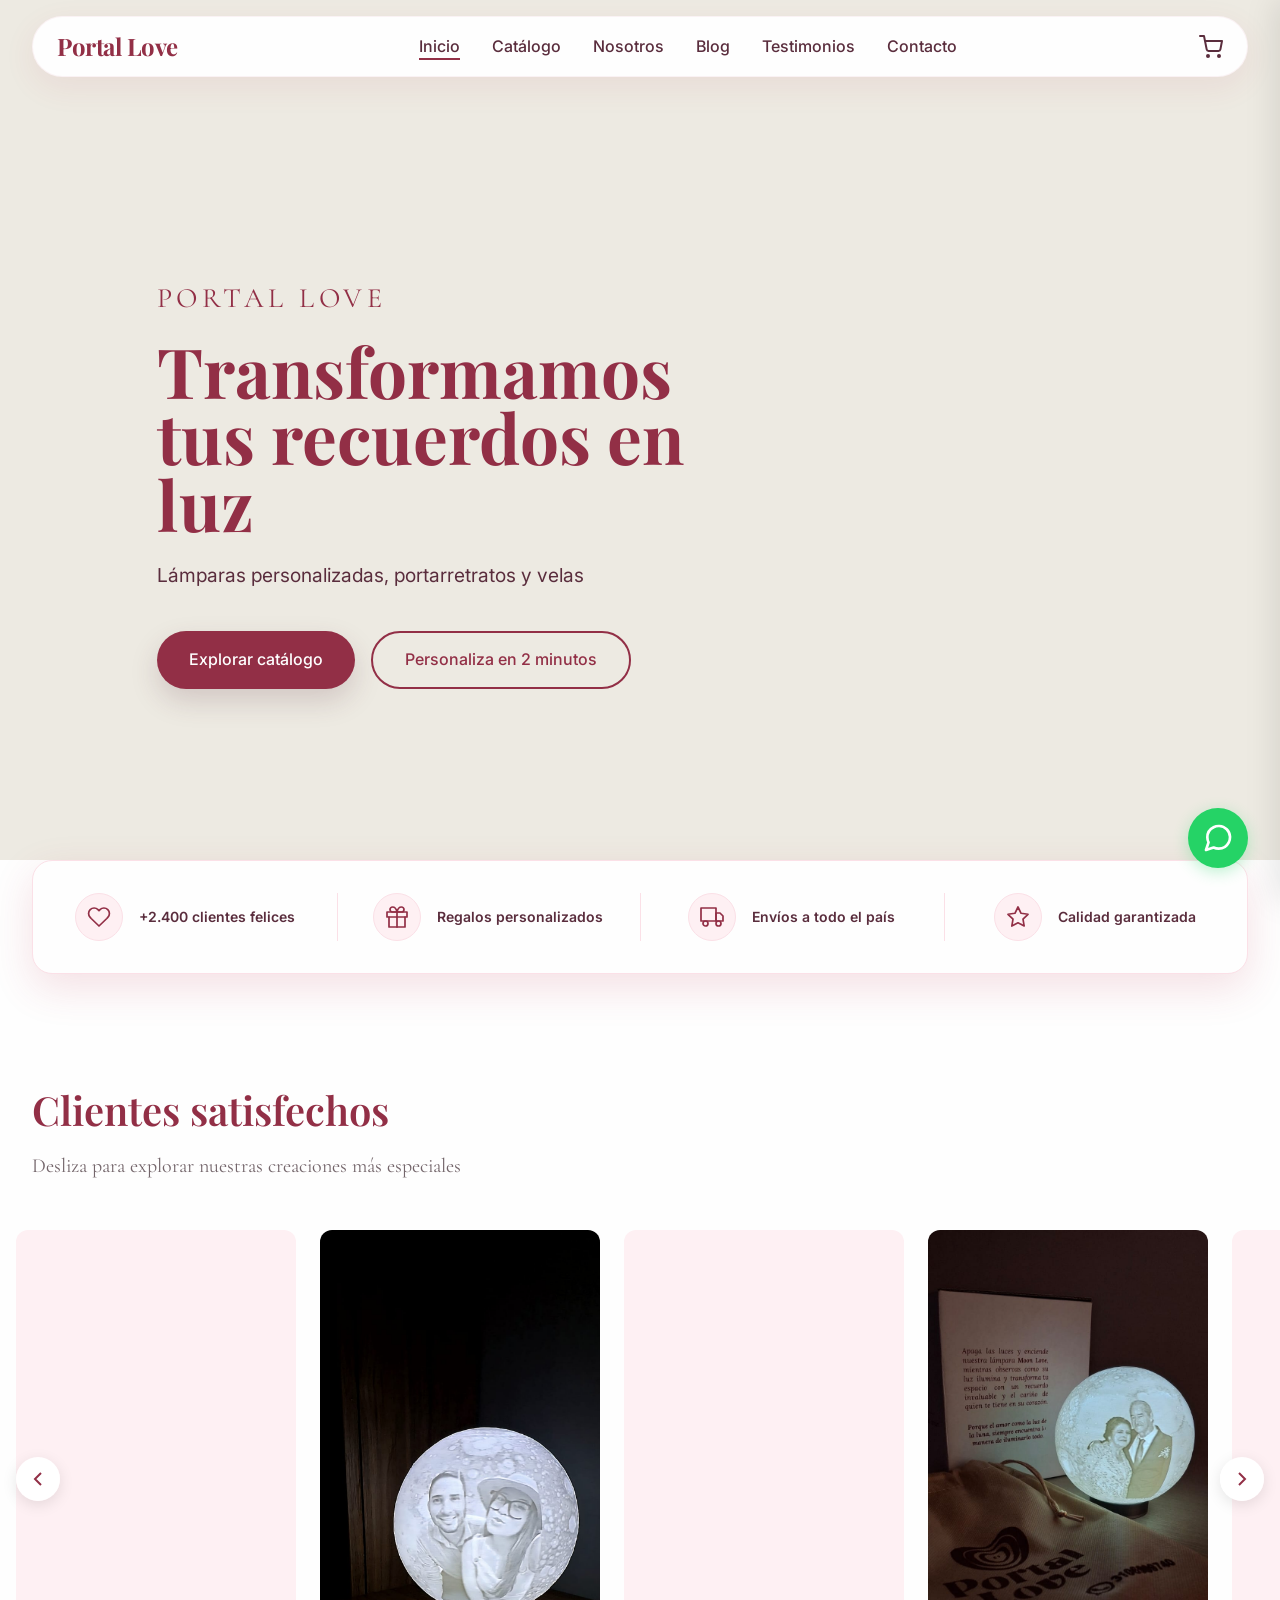
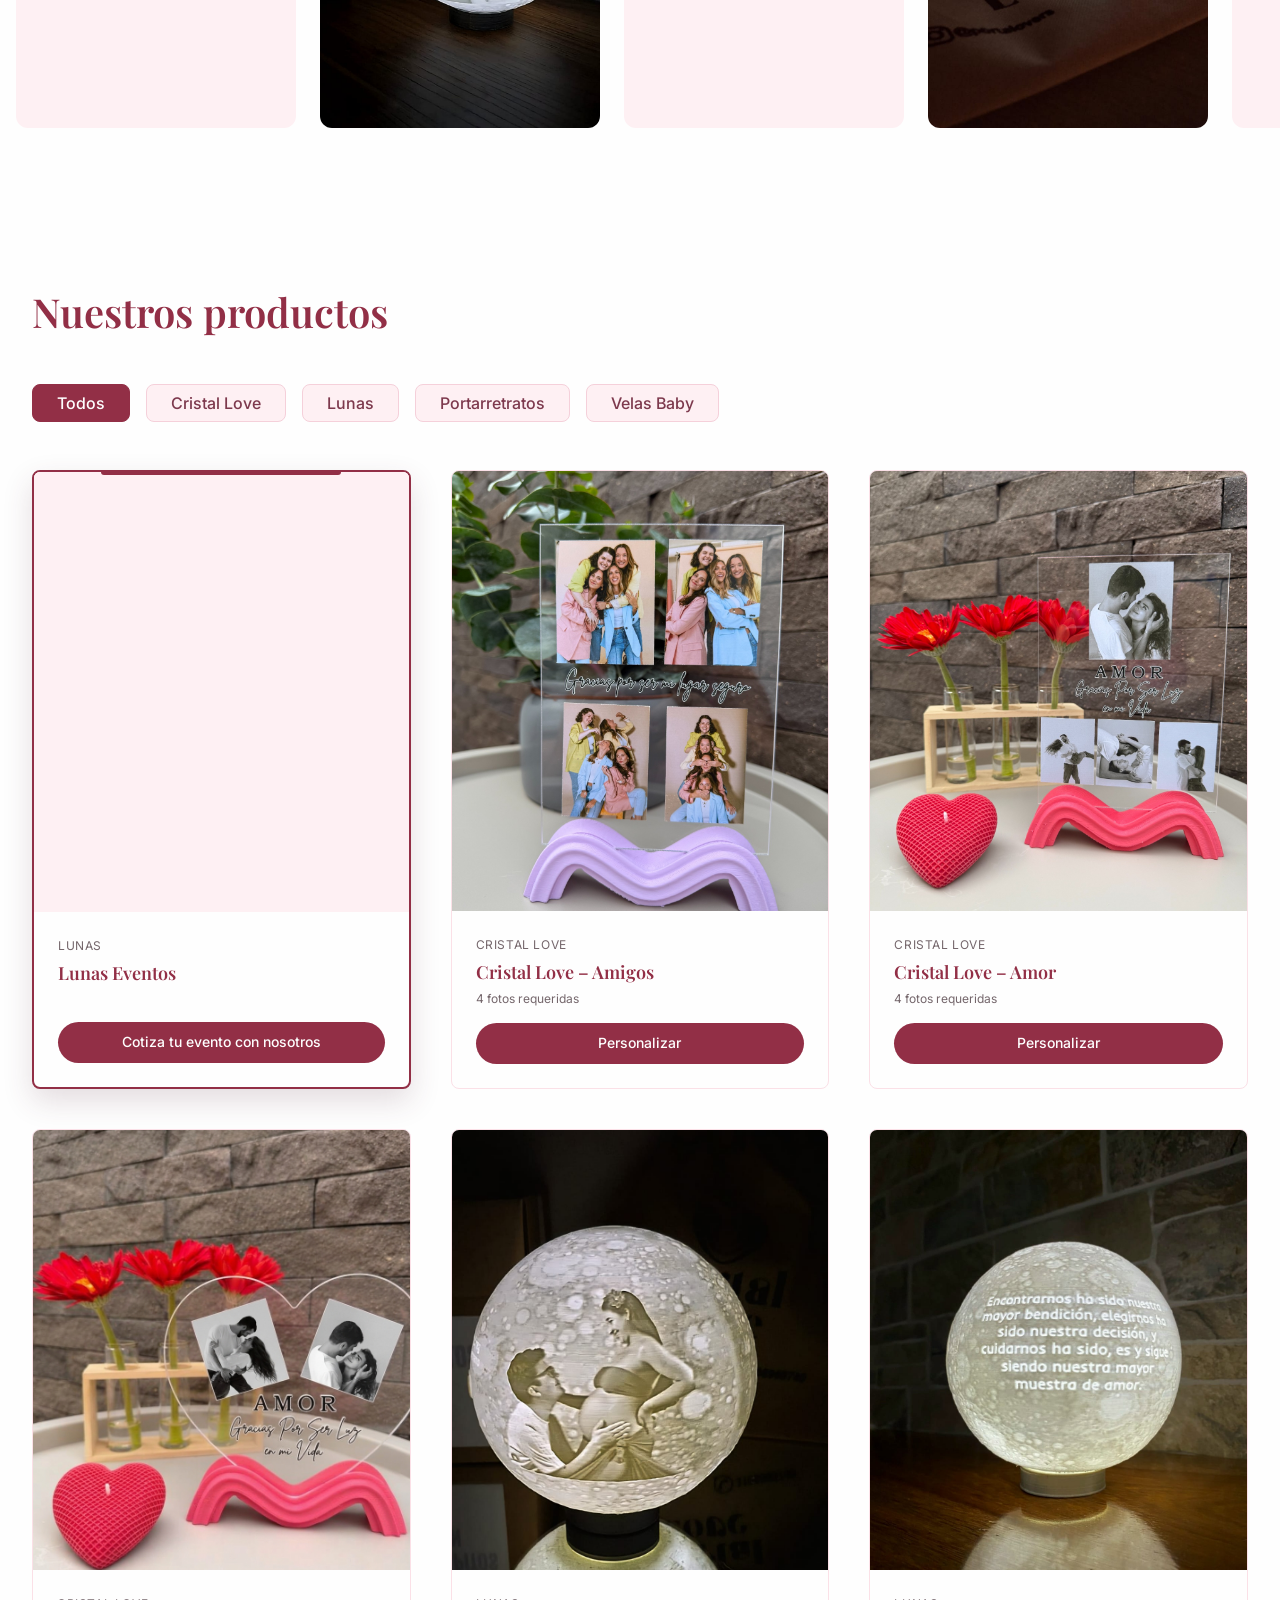
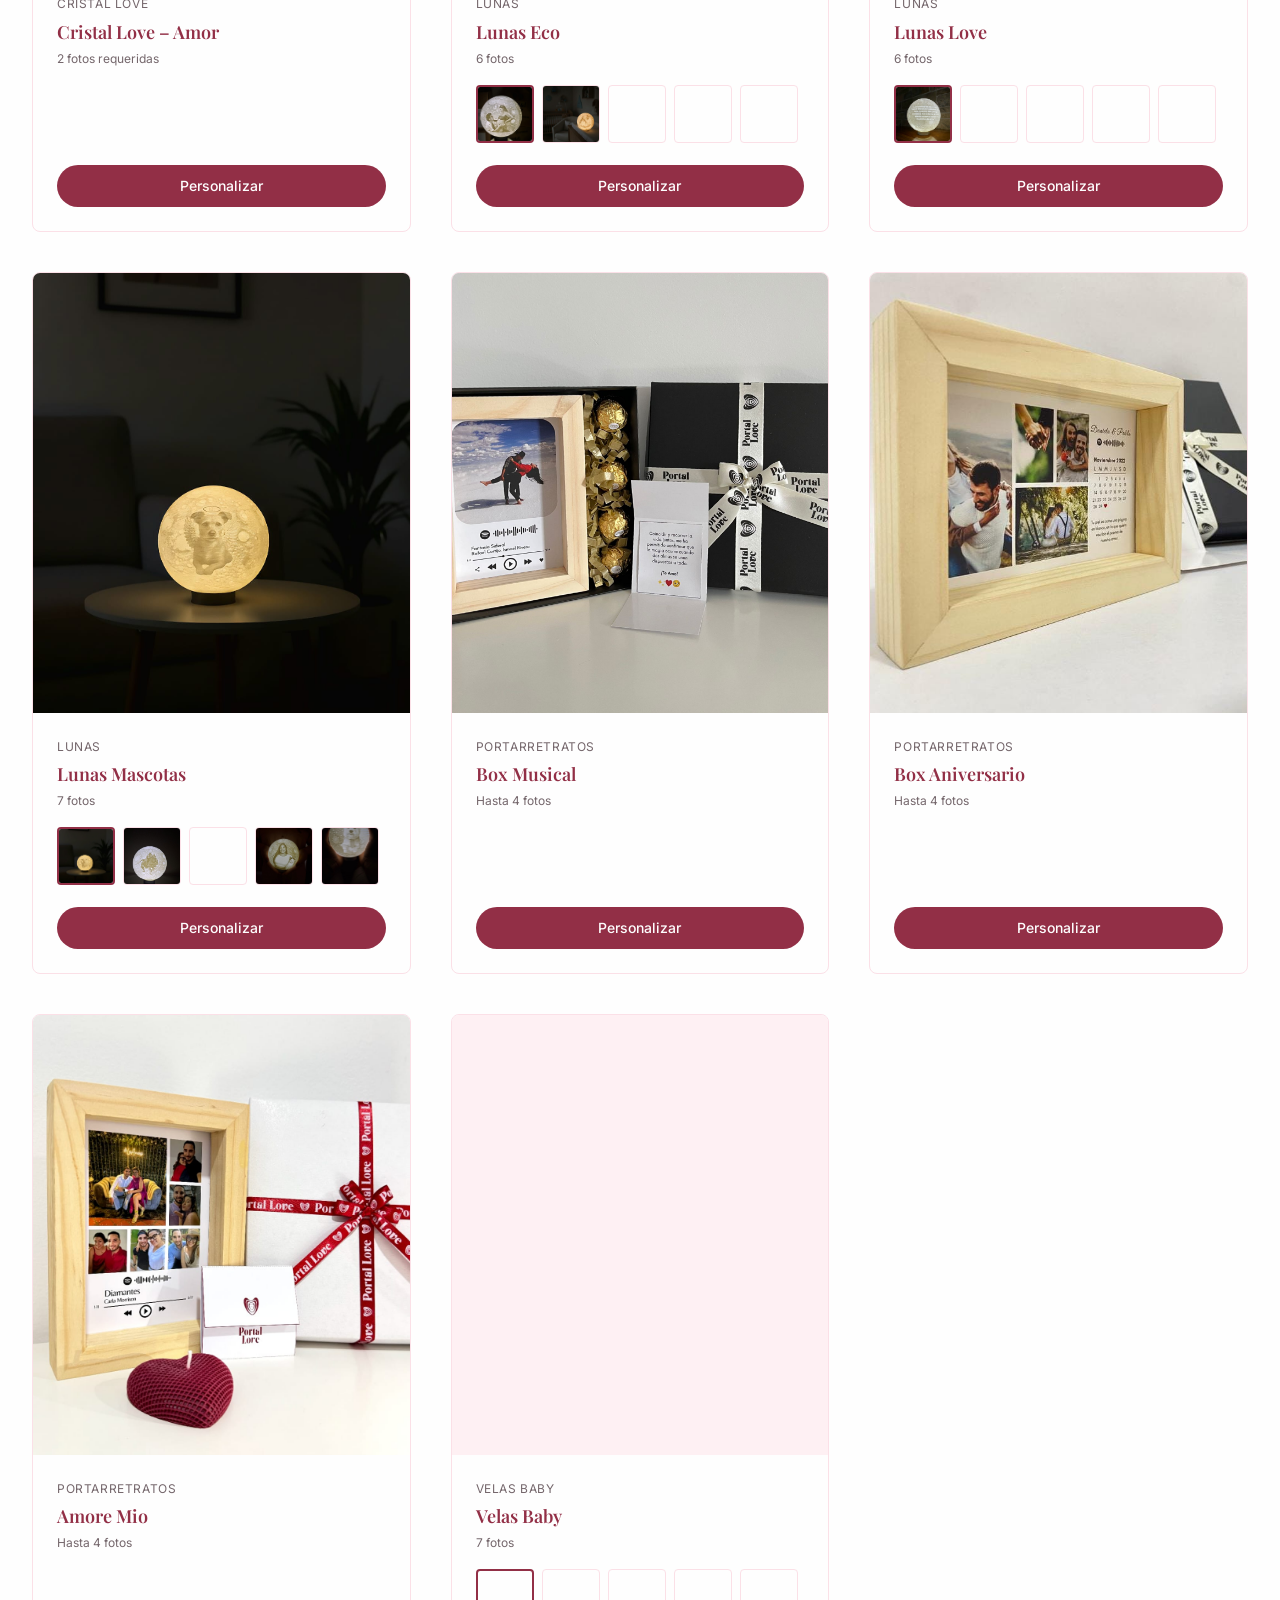
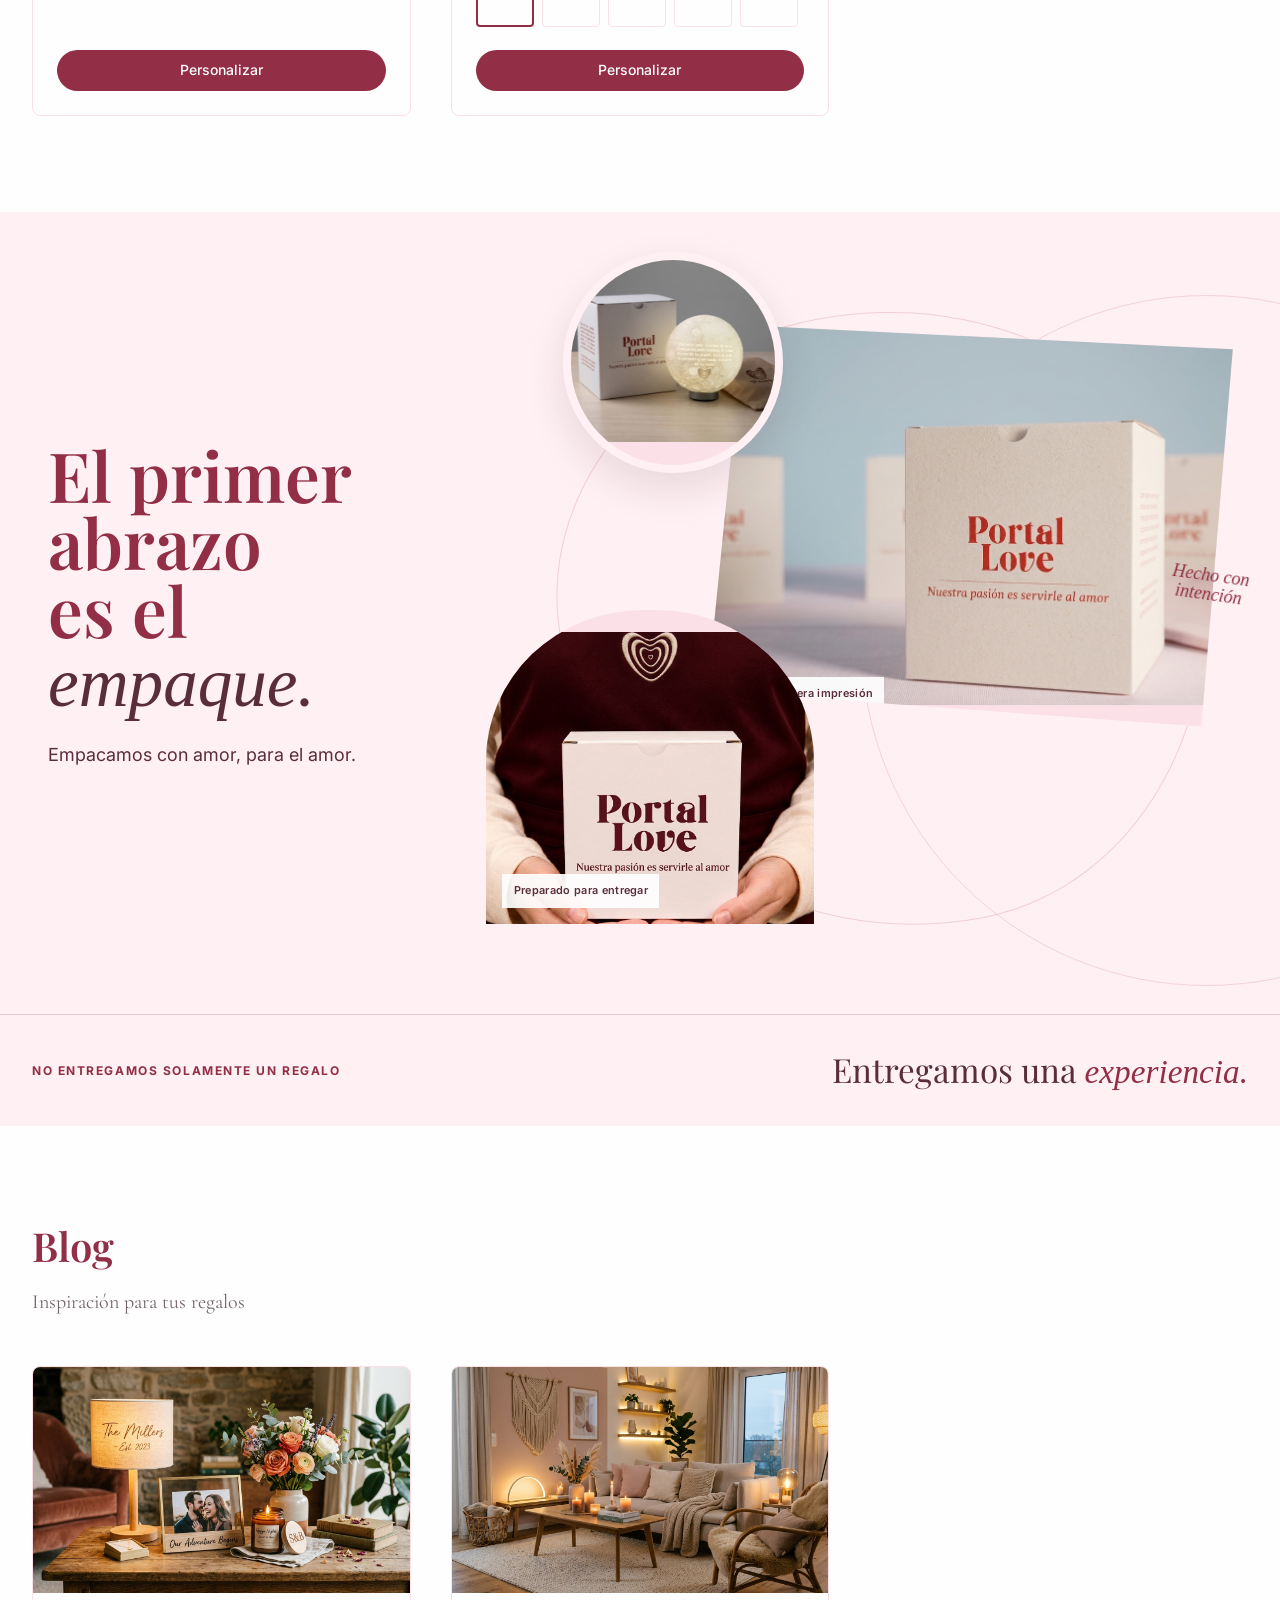
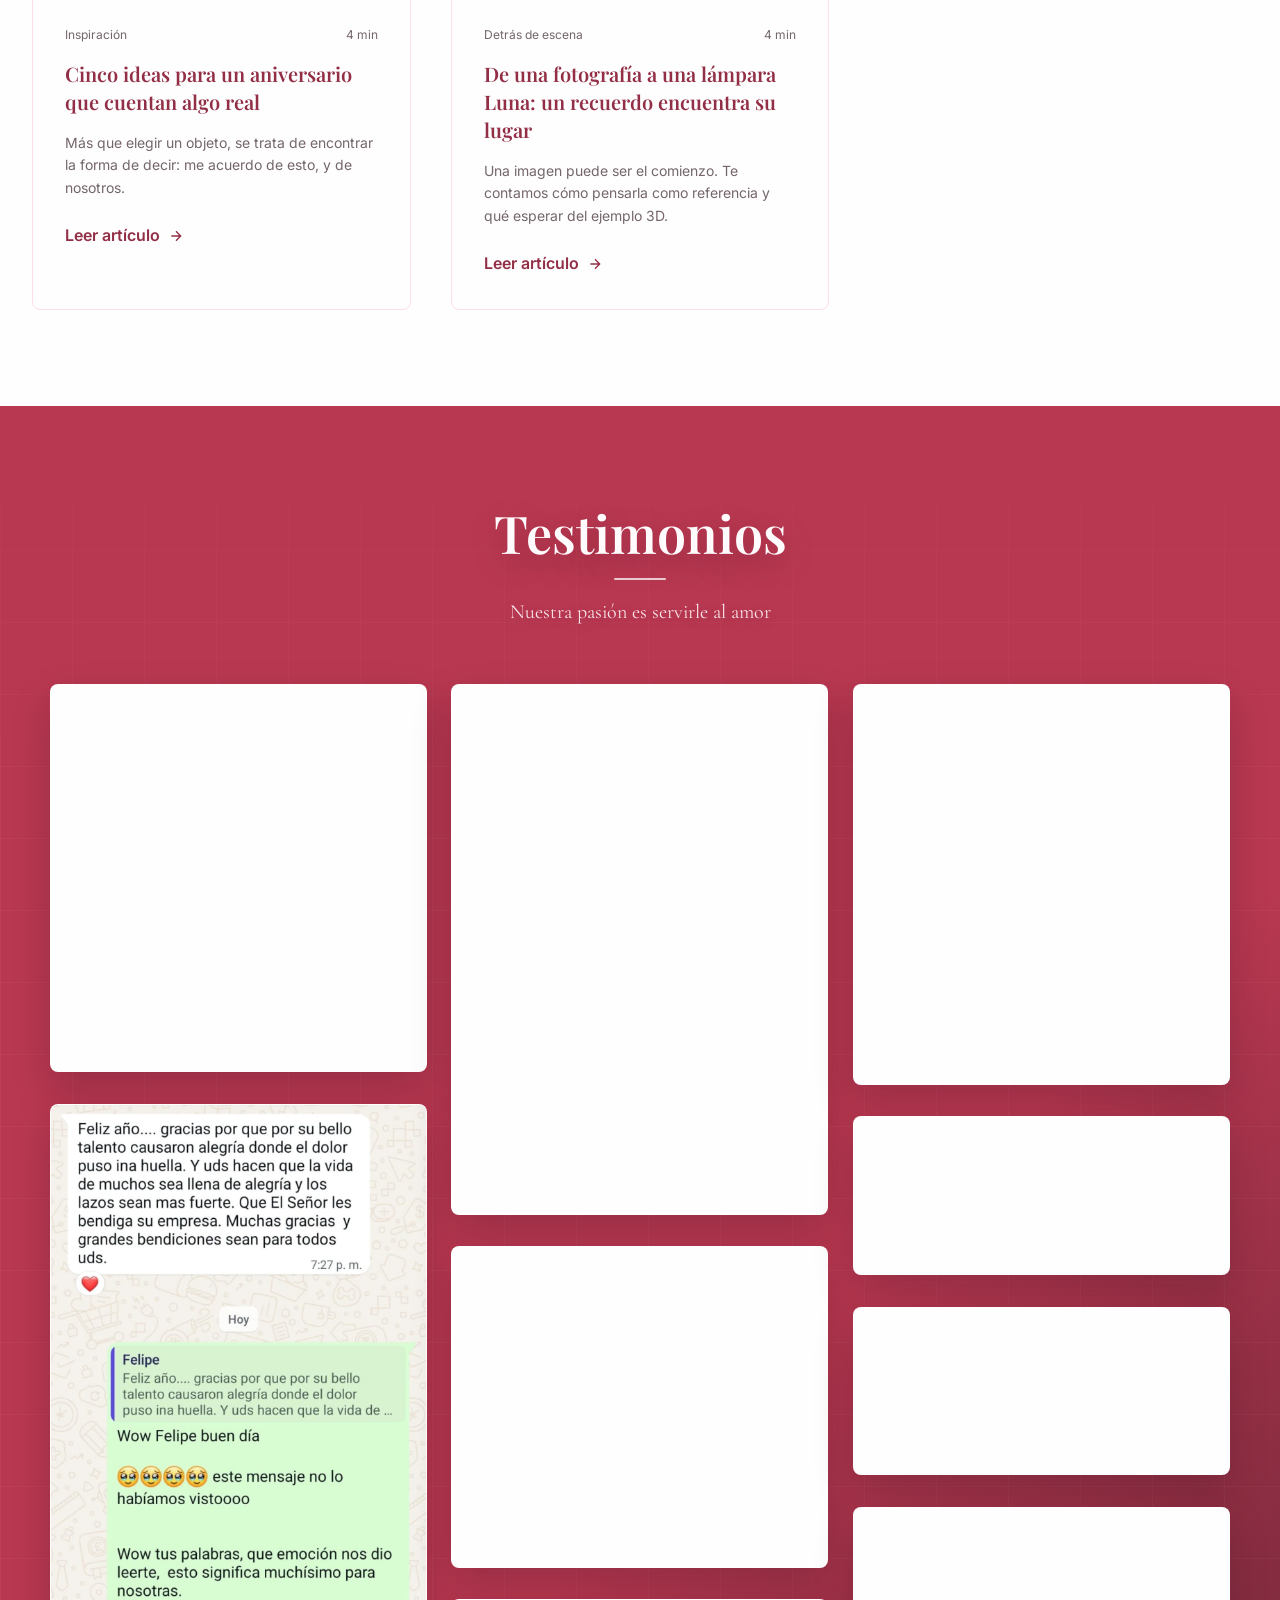
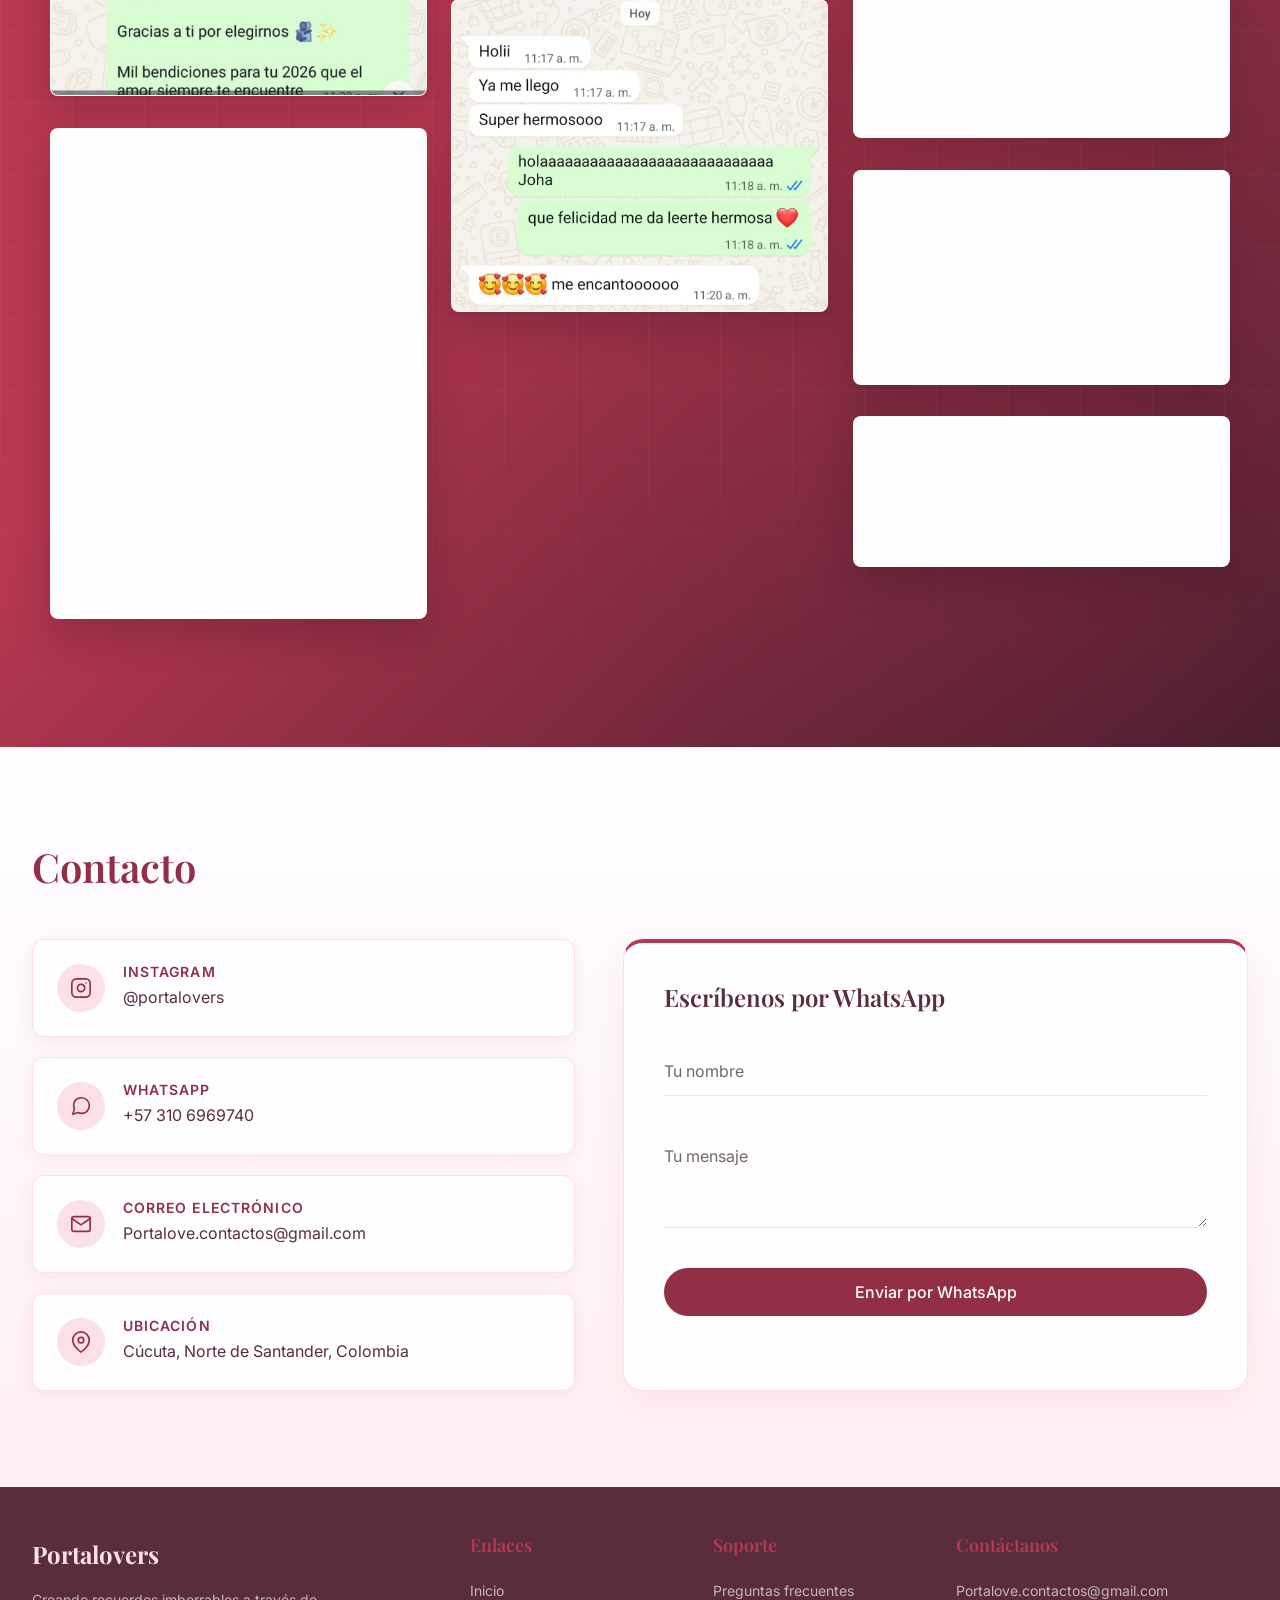
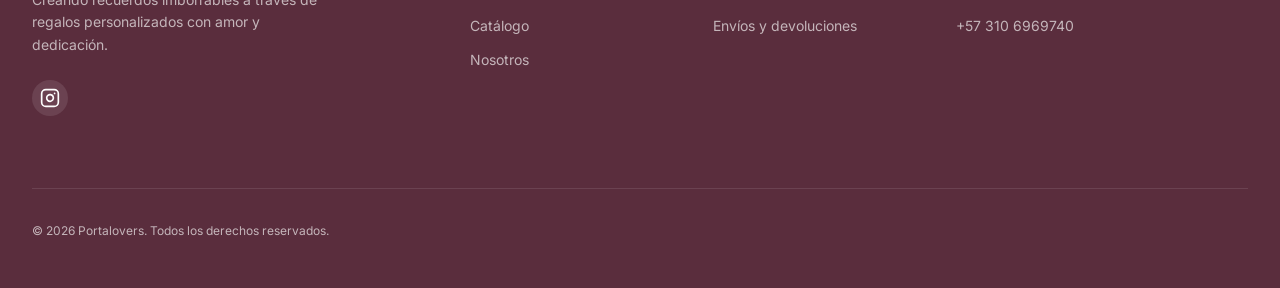
==== commit 548e0638: "Descripcion de los cambios" ====
--- a/index.html
+++ b/index.html
@@ -5,6 +5,11 @@
   <meta name="viewport" content="width=device-width, initial-scale=1.0">
   <title>Portalovers | Regalos Personalizados que Emocionan</title>
   <meta name="description" content="Lámparas 3D, portarretratos y velas personalizadas. Crea regalos únicos que cuentan tu historia.">
+  <meta property="og:type" content="website">
+  <meta property="og:locale" content="es_CO">
+  <meta property="og:site_name" content="Portal Love">
+  <meta property="og:title" content="Portalovers | Regalos Personalizados que Emocionan">
+  <meta property="og:description" content="Lámparas 3D, portarretratos y velas personalizadas. Crea regalos únicos que cuentan tu historia.">
   <link rel="preconnect" href="https://fonts.googleapis.com">
   <link rel="preconnect" href="https://fonts.gstatic.com" crossorigin>
   <link href="https://fonts.googleapis.com/css2?family=Cormorant+Garamond:ital,wght@0,400;0,500;0,600;0,700;1,400&family=Inter:wght@300;400;500;600;700&family=Playfair+Display:ital,wght@0,400;0,500;0,600;0,700;0,800;1,400&display=swap" rel="stylesheet">
@@ -31,7 +36,7 @@
         </ul>
       </nav>
       <div class="header-actions">
-        <button class="cart-icon" id="cartIcon" type="button" aria-label="Ver carrito">
+        <button class="cart-icon" id="cartIcon" type="button" aria-label="Ver carrito" aria-controls="cartPanel" aria-expanded="false">
           <svg width="24" height="24" viewBox="0 0 24 24" fill="none" stroke="currentColor" stroke-width="2" stroke-linecap="round" stroke-linejoin="round"><circle cx="9" cy="21" r="1"/><circle cx="20" cy="21" r="1"/><path d="M1 1h4l2.68 13.39a2 2 0 0 0 2 1.61h9.72a2 2 0 0 0 2-1.61L23 6H6"/></svg>
           <span class="cart-badge" id="cartBadge" style="display: none;">0</span>
         </button>
@@ -43,18 +48,16 @@
   </header>
 
   <section id="inicio" class="hero">
-    <div class="hero-ambient" aria-hidden="true">
-      <span class="orb orb-one"></span>
-      <span class="orb orb-two"></span>
-      <span class="orb orb-three"></span>
-    </div>
-    <div class="hero-overlay"></div>
+    <video class="hero-video" muted loop playsinline preload="none" aria-hidden="true" tabindex="-1">
+      <source src="assets/images/VIDEO%20FONDO%20INICIAL.mp4" type="video/mp4">
+    </video>
+    <canvas class="hero-static" aria-hidden="true" hidden></canvas>
     <div class="hero-content">
       <span class="hero-subtitle">Portal Love</span>
       <h1 class="hero-title">Transformamos tus recuerdos en luz</h1>
-      <p class="hero-desc">Lámparas personalizadas, Portarretratos, Velas</p>
+      <p class="hero-desc">Lámparas personalizadas, portarretratos y velas</p>
       <div class="hero-actions">
-        <a href="#catalogo" class="btn btn-primary">Explorar Catálogo</a>
+        <a href="#catalogo" class="btn btn-primary">Explorar catálogo</a>
         <a href="#catalogo" class="btn btn-outline">Personaliza en 2 minutos</a>
       </div>
     </div>
@@ -63,10 +66,10 @@
   <section class="trust-bar" aria-label="Por qué elegirnos">
     <div class="container">
       <div class="trust-grid">
-        <div class="trust-item"><span class="trust-icon" aria-hidden="true"><svg width="24" height="24" viewBox="0 0 24 24" fill="none" stroke="currentColor" stroke-width="1.7" stroke-linecap="round" stroke-linejoin="round"><path d="M20.8 4.6a5.5 5.5 0 0 0-7.8 0L12 5.7l-1-1.1a5.5 5.5 0 0 0-7.8 7.8l1 1.1L12 21l7.8-7.5 1-1.1a5.5 5.5 0 0 0 0-7.8z"></path></svg></span><div class="trust-text"><h4>+2,400 Clientes Felices</h4></div></div>
-        <div class="trust-item"><span class="trust-icon" aria-hidden="true"><svg width="24" height="24" viewBox="0 0 24 24" fill="none" stroke="currentColor" stroke-width="1.7" stroke-linecap="round" stroke-linejoin="round"><polyline points="20 12 20 22 4 22 4 12"></polyline><rect x="2" y="7" width="20" height="5"></rect><line x1="12" y1="22" x2="12" y2="7"></line><path d="M12 7H7.5a2.5 2.5 0 0 1 0-5C11 2 12 7 12 7z"></path><path d="M12 7h4.5a2.5 2.5 0 0 0 0-5C13 2 12 7 12 7z"></path></svg></span><div class="trust-text"><h4>Regalos Personalizados</h4></div></div>
+        <div class="trust-item"><span class="trust-icon" aria-hidden="true"><svg width="24" height="24" viewBox="0 0 24 24" fill="none" stroke="currentColor" stroke-width="1.7" stroke-linecap="round" stroke-linejoin="round"><path d="M20.8 4.6a5.5 5.5 0 0 0-7.8 0L12 5.7l-1-1.1a5.5 5.5 0 0 0-7.8 7.8l1 1.1L12 21l7.8-7.5 1-1.1a5.5 5.5 0 0 0 0-7.8z"></path></svg></span><div class="trust-text"><h4>+2.400 clientes felices</h4></div></div>
+        <div class="trust-item"><span class="trust-icon" aria-hidden="true"><svg width="24" height="24" viewBox="0 0 24 24" fill="none" stroke="currentColor" stroke-width="1.7" stroke-linecap="round" stroke-linejoin="round"><polyline points="20 12 20 22 4 22 4 12"></polyline><rect x="2" y="7" width="20" height="5"></rect><line x1="12" y1="22" x2="12" y2="7"></line><path d="M12 7H7.5a2.5 2.5 0 0 1 0-5C11 2 12 7 12 7z"></path><path d="M12 7h4.5a2.5 2.5 0 0 0 0-5C13 2 12 7 12 7z"></path></svg></span><div class="trust-text"><h4>Regalos personalizados</h4></div></div>
         <div class="trust-item"><span class="trust-icon" aria-hidden="true"><svg width="24" height="24" viewBox="0 0 24 24" fill="none" stroke="currentColor" stroke-width="1.7" stroke-linecap="round" stroke-linejoin="round"><rect x="1" y="3" width="15" height="13"></rect><polygon points="16 8 20 8 23 11 23 16 16 16 16 8"></polygon><circle cx="5.5" cy="18.5" r="2.5"></circle><circle cx="18.5" cy="18.5" r="2.5"></circle></svg></span><div class="trust-text"><h4>Envíos a todo el país</h4></div></div>
-        <div class="trust-item"><span class="trust-icon" aria-hidden="true"><svg width="24" height="24" viewBox="0 0 24 24" fill="none" stroke="currentColor" stroke-width="1.7" stroke-linecap="round" stroke-linejoin="round"><polygon points="12 2 15.09 8.26 22 9.27 17 14.14 18.18 21.02 12 17.77 5.82 21.02 7 14.14 2 9.27 8.91 8.26 12 2"></polygon></svg></span><div class="trust-text"><h4>Calidad Garantizada</h4></div></div>
+        <div class="trust-item"><span class="trust-icon" aria-hidden="true"><svg width="24" height="24" viewBox="0 0 24 24" fill="none" stroke="currentColor" stroke-width="1.7" stroke-linecap="round" stroke-linejoin="round"><polygon points="12 2 15.09 8.26 22 9.27 17 14.14 18.18 21.02 12 17.77 5.82 21.02 7 14.14 2 9.27 8.91 8.26 12 2"></polygon></svg></span><div class="trust-text"><h4>Calidad garantizada</h4></div></div>
       </div>
     </div>
   </section>
@@ -74,7 +77,7 @@
   <section class="showcase">
     <div class="container">
       <div class="section-header">
-        <h2 class="section-title">Clientes Satisfechos</h2>
+        <h2 class="section-title">Clientes satisfechos</h2>
         <p class="section-subtitle">Desliza para explorar nuestras creaciones más especiales</p>
       </div>
     </div>
@@ -113,50 +116,42 @@
     </div>
   </section>
 
-  <!-- About -->
-  <section id="nosotros" class="section about">
-    <div class="about-story">
-      <div class="about-story-image">
-        <img src="assets/images/about_image.png" alt="Preparación artesanal de un regalo en Portalovers">
-      </div>
-      <div class="about-story-inner container">
-        <div class="about-content reveal-left">
-          <h2>Detrás de Cada Regalo, Hay una Historia</h2>
-          <p>En Portalovers, creemos que los mejores regalos son los que cuentan una historia. Por más de 5 años, nos hemos dedicado a crear piezas únicas que inmortalizan tus momentos más especiales.</p>
-          <ul class="about-values">
-            <li class="about-value">
-              <svg width="16" height="16" viewBox="0 0 24 24" fill="none" stroke="currentColor" stroke-width="3" stroke-linecap="round" stroke-linejoin="round"><polyline points="20 6 9 17 4 12"></polyline></svg>
-              Hecho a mano con amor
-            </li>
-            <li class="about-value">
-              <svg width="16" height="16" viewBox="0 0 24 24" fill="none" stroke="currentColor" stroke-width="3" stroke-linecap="round" stroke-linejoin="round"><polyline points="20 6 9 17 4 12"></polyline></svg>
-              Materiales eco-amigables
-            </li>
-            <li class="about-value">
-              <svg width="16" height="16" viewBox="0 0 24 24" fill="none" stroke="currentColor" stroke-width="3" stroke-linecap="round" stroke-linejoin="round"><polyline points="20 6 9 17 4 12"></polyline></svg>
-              Atención personalizada
-            </li>
-          </ul>
-        </div>
-      </div>
-    </div>
-    <div class="about-stats-band">
-      <div class="container">
-        <div class="stats reveal-up">
-          <div class="stat-item reveal-up">
-            <div class="stat-number counter" data-target="2400">0</div>
-            <div class="stat-label">Clientes Felices</div>
-          </div>
-          <div class="stat-item reveal-up">
-            <div class="stat-number counter" data-target="183">0</div>
-            <div class="stat-label">Creaciones Semanales</div>
-          </div>
-          <div class="stat-item reveal-up">
-            <div class="stat-number counter" data-target="5">0</div>
-            <div class="stat-label">Años de Experiencia</div>
-          </div>
-        </div>
-      </div>
+  <!-- Packing campaign -->
+  <section id="nosotros" class="packing-section" aria-labelledby="packingTitle">
+    <div class="packing-layout container">
+      <header class="packing-copy reveal-left">
+        <h2 id="packingTitle" class="packing-title">El primer abrazo<br>es el <em>empaque.</em></h2>
+        <p>Empacamos con amor, para el amor.</p>
+      </header>
+
+      <div class="packing-scene" role="group" aria-label="Detalles de empaque de Portal Love">
+        <div class="packing-orbit" aria-hidden="true"></div>
+
+        <figure class="packing-shot packing-shot--box reveal-right">
+          <img class="packing-photo" data-packing-parallax="0.55" src="assets/images/PACKING/Gemini_Generated_Image_facy4lfacy4lfacy.jpg" alt="Caja Portal Love lista para convertirse en regalo" loading="lazy" decoding="async">
+          <figcaption><span>01</span> La primera impresión</figcaption>
+        </figure>
+
+        <figure class="packing-shot packing-shot--delivery reveal-left">
+          <img class="packing-photo" data-packing-parallax="-0.45" src="assets/images/PACKING/Gemini_Generated_Image_t0jtxet0jtxet0jt.jpg" alt="Una caja Portal Love entregada cuidadosamente entre las manos" loading="lazy" decoding="async">
+          <figcaption>Preparado para entregar</figcaption>
+        </figure>
+
+        <figure class="packing-shot packing-shot--moon reveal-up">
+          <img class="packing-photo" data-packing-parallax="0.7" src="assets/images/PACKING/Gemini_Generated_Image_naf257naf257naf2.jpg" alt="Empaque Portal Love junto a una lámpara Luna encendida" loading="lazy" decoding="async">
+        </figure>
+
+        <div class="packing-pouch-wrap reveal-up">
+          <img class="packing-pouch" data-packing-parallax="-0.6" src="assets/images/PACKING/Gemini_Generated_Image_pu5181pu5181pu51-Photoroom.png" alt="Bolsa de tela Portal Love con logotipo y cordón de cierre" loading="lazy" decoding="async">
+        </div>
+
+        <span class="packing-scene-seal" aria-hidden="true">Hecho con<br>intención</span>
+      </div>
+    </div>
+
+    <div class="packing-colophon container reveal-up">
+      <span>NO ENTREGAMOS SOLAMENTE UN REGALO</span>
+      <p>Entregamos una <em>experiencia.</em></p>
     </div>
   </section>
 
@@ -255,7 +250,7 @@
     <div class="container">
       <div class="section-header">
         <h2 class="section-title">Testimonios</h2>
-        <p class="section-subtitle">Lo que dicen nuestros clientes</p>
+        <p class="section-subtitle">Nuestra pasión es servirle al amor</p>
       </div>
       <div class="testimonial-gallery">
         <figure class="float-shot"><img src="assets/images/TESTIMONIOS/Screenshot_20261029_140857_WhatsApp.jpg.jpeg" width="1078" height="1109" alt="Captura de pantalla de un mensaje de cliente en WhatsApp" loading="lazy" decoding="async"></figure>
@@ -279,27 +274,16 @@
     <div class="container">
       <div class="section-header">
         <h2 class="section-title">Contacto</h2>
-        <p class="section-subtitle">¿Tienes alguna duda? Escríbenos.</p>
       </div>
       <div class="contact-grid">
         <div class="contact-info-cards reveal-left">
-          <p class="contact-kicker">Hablemos de tu regalo</p>
-          <div class="contact-card">
+          <a class="contact-card contact-card-link" href="https://www.instagram.com/portalovers/" target="_blank" rel="noopener">
             <div class="contact-icon" aria-hidden="true">
-              <svg width="22" height="22" viewBox="0 0 24 24" fill="none" stroke="currentColor" stroke-width="1.8" stroke-linecap="round" stroke-linejoin="round"><path d="M21 10c0 7-9 13-9 13s-9-6-9-13a9 9 0 0 1 18 0z"></path><circle cx="12" cy="10" r="3"></circle></svg>
+              <svg width="22" height="22" viewBox="0 0 24 24" fill="none" stroke="currentColor" stroke-width="1.8" stroke-linecap="round" stroke-linejoin="round"><rect x="2" y="2" width="20" height="20" rx="5" ry="5"></rect><path d="M16 11.37A4 4 0 1 1 12.63 8 4 4 0 0 1 16 11.37z"></path><line x1="17.5" y1="6.5" x2="17.51" y2="6.5"></line></svg>
             </div>
             <div class="contact-details">
-              <h4>Ubicación</h4>
-              <p>Cúcuta, Norte de Santander, Colombia</p>
-            </div>
-          </div>
-          <a class="contact-card contact-card-link" href="mailto:Portalove.contactos@gmail.com">
-            <div class="contact-icon" aria-hidden="true">
-              <svg width="22" height="22" viewBox="0 0 24 24" fill="none" stroke="currentColor" stroke-width="1.8" stroke-linecap="round" stroke-linejoin="round"><rect x="2" y="4" width="20" height="16" rx="2"></rect><polyline points="22,6 12,13 2,6"></polyline></svg>
-            </div>
-            <div class="contact-details">
-              <h4>Correo electrónico</h4>
-              <p>Portalove.contactos@gmail.com</p>
+              <h4>Instagram</h4>
+              <p>@portalovers</p>
             </div>
             <span class="contact-arrow" aria-hidden="true">→</span>
           </a>
@@ -313,17 +297,36 @@
             </div>
             <span class="contact-arrow" aria-hidden="true">→</span>
           </a>
+          <a class="contact-card contact-card-link" href="mailto:Portalove.contactos@gmail.com">
+            <div class="contact-icon" aria-hidden="true">
+              <svg width="22" height="22" viewBox="0 0 24 24" fill="none" stroke="currentColor" stroke-width="1.8" stroke-linecap="round" stroke-linejoin="round"><rect x="2" y="4" width="20" height="16" rx="2"></rect><polyline points="22,6 12,13 2,6"></polyline></svg>
+            </div>
+            <div class="contact-details">
+              <h4>Correo electrónico</h4>
+              <p>Portalove.contactos@gmail.com</p>
+            </div>
+            <span class="contact-arrow" aria-hidden="true">→</span>
+          </a>
+          <div class="contact-card">
+            <div class="contact-icon" aria-hidden="true">
+              <svg width="22" height="22" viewBox="0 0 24 24" fill="none" stroke="currentColor" stroke-width="1.8" stroke-linecap="round" stroke-linejoin="round"><path d="M21 10c0 7-9 13-9 13s-9-6-9-13a9 9 0 0 1 18 0z"></path><circle cx="12" cy="10" r="3"></circle></svg>
+            </div>
+            <div class="contact-details">
+              <h4>Ubicación</h4>
+              <p>Cúcuta, Norte de Santander, Colombia</p>
+            </div>
+          </div>
         </div>
         <div class="contact-form reveal-right">
           <h3 class="contact-form-title">Escríbenos por WhatsApp</h3>
           <form id="contactForm">
             <div class="form-group">
               <input type="text" id="contactName" class="form-control" placeholder=" " required>
-              <label for="contactName" class="form-label">Tu Nombre</label>
+              <label for="contactName" class="form-label">Tu nombre</label>
             </div>
             <div class="form-group">
               <textarea id="contactMessage" class="form-control" placeholder=" " required></textarea>
-              <label for="contactMessage" class="form-label">Tu Mensaje</label>
+              <label for="contactMessage" class="form-label">Tu mensaje</label>
             </div>
             <button type="submit" class="btn btn-primary" style="width: 100%;">Enviar por WhatsApp</button>
           </form>
@@ -337,10 +340,10 @@
     <div class="container">
       <div class="footer-grid">
         <div class="footer-brand">
-          <a href="#" class="footer-logo">Portalovers</a>
+          <a href="#inicio" class="footer-logo">Portalovers</a>
           <p class="footer-desc">Creando recuerdos imborrables a través de regalos personalizados con amor y dedicación.</p>
           <div class="social-links">
-            <a href="https://www.instagram.com/portalovers/" target="_blank" class="social-link" aria-label="Instagram">
+            <a href="https://www.instagram.com/portalovers/" target="_blank" rel="noopener noreferrer" class="social-link" aria-label="Instagram">
               <svg width="20" height="20" viewBox="0 0 24 24" fill="none" stroke="currentColor" stroke-width="2" stroke-linecap="round" stroke-linejoin="round"><rect x="2" y="2" width="20" height="20" rx="5" ry="5"></rect><path d="M16 11.37A4 4 0 1 1 12.63 8 4 4 0 0 1 16 11.37z"></path><line x1="17.5" y1="6.5" x2="17.51" y2="6.5"></line></svg>
             </a>
           </div>
@@ -356,8 +359,8 @@
         <div>
           <h4 class="footer-title">Soporte</h4>
           <div class="footer-links">
-            <a href="#">Preguntas Frecuentes</a>
-            <a href="#">Envíos y Devoluciones</a>
+            <a href="#contacto" data-support-message="Hola, tengo una duda sobre uno de los productos. ¿Podrían ayudarme?">Preguntas frecuentes</a>
+            <a href="#contacto" data-support-message="Hola, quisiera conocer las opciones de envío y cómo solicitar una devolución.">Envíos y devoluciones</a>
           </div>
         </div>
         <div>
@@ -375,7 +378,7 @@
   </footer>
 
   <!-- Floating WhatsApp -->
-  <a href="https://wa.me/573106969740" class="floating-wa" target="_blank" aria-label="Chat WhatsApp">
+  <a href="https://wa.me/573106969740" class="floating-wa" target="_blank" rel="noopener noreferrer" aria-label="Chat WhatsApp">
     <svg width="32" height="32" viewBox="0 0 24 24" fill="none" stroke="currentColor" stroke-width="2" stroke-linecap="round" stroke-linejoin="round"><path d="M21 11.5a8.38 8.38 0 0 1-.9 3.8 8.5 8.5 0 0 1-7.6 4.7 8.38 8.38 0 0 1-3.8-.9L3 21l1.9-5.7a8.38 8.38 0 0 1-.9-3.8 8.5 8.5 0 0 1 4.7-7.6 8.38 8.38 0 0 1 3.8-.9h.5a8.48 8.48 0 0 1 8 8v.5z"></path></svg>
   </a>
 
@@ -396,7 +399,7 @@
     const hero = document.querySelector('.hero');
     const heroContent = document.querySelector('.hero-content');
 
-    if (hero && heroContent) {
+    if (hero && heroContent && !window.matchMedia('(prefers-reduced-motion: reduce)').matches) {
       hero.addEventListener('pointermove', (event) => {
         const rect = hero.getBoundingClientRect();
         const x = (event.clientX - rect.left) / rect.width - 0.5;
--- a/css/styles.css
+++ b/css/styles.css
@@ -5,26 +5,27 @@
    ========================================================================== */
 :root {
   /* Colors */
-  --primary: #cd96a2;
-  --primary-light: #e0b5bd;
-  --primary-dark: #924b5c;
+  --primary: #b93851;
+  --primary-light: #c96f83;
+  --primary-dark: #922f46;
   --secondary: #fbe0e7;
   --secondary-light: #fef0f3;
-  --accent: #a4324d;
+  --accent: #b93851;
   --cristal-base-red: #b52e4b;
   --cristal-base-lilac: #b89bd0;
   --cristal-base-beige: #c6ad8c;
   --dark: #5a2d3d;
-  --dark-light: #924b5c;
+  --dark-light: #7d394d;
   --light: #fbe0e7;
   --light-alt: #f5d0da;
+  --warm-surface: #edeae2;
   --white: #fefefe;
-  --muted: #6b6b6b;
-  --muted-light: #8a8a8a;
+  --muted: #74666b;
+  --muted-light: #c4b5ba;
 
   /* Utilities */
-  --shadow: rgba(146, 75, 92, 0.08);
-  --shadow-strong: rgba(146, 75, 92, 0.15);
+  --shadow: rgba(185, 56, 81, 0.08);
+  --shadow-strong: rgba(185, 56, 81, 0.15);
   --gradient-overlay: linear-gradient(180deg, rgba(42, 42, 42, 0.15) 0%, rgba(42, 42, 42, 0.75) 100%);
 
   /* Typography */
@@ -55,8 +56,22 @@
   --radius-full: 9999px;
 
   /* Animations */
-  --transition-base: 0.35s ease;
-  --transition-reveal: 0.6s cubic-bezier(0.25, 0.1, 0.25, 1);
+  --ease-standard: cubic-bezier(0.2, 0.7, 0.2, 1);
+  --ease-out: cubic-bezier(0.22, 1, 0.36, 1);
+  --duration-fast: 180ms;
+  --duration-base: 320ms;
+  --duration-reveal: 680ms;
+  --transition-base: var(--duration-base) var(--ease-standard);
+  --transition-reveal: var(--duration-reveal) var(--ease-out);
+}
+
+@view-transition { navigation: auto; }
+::view-transition-old(root) { animation: page-transition-out 160ms ease both; }
+::view-transition-new(root) { animation: page-transition-in 360ms var(--ease-out) both; }
+@keyframes page-transition-out { to { opacity: 0; } }
+@keyframes page-transition-in {
+  from { opacity: 0; transform: translate3d(0, 8px, 0); }
+  to { opacity: 1; transform: translate3d(0, 0, 0); }
 }
 
 *, *::before, *::after {
@@ -85,7 +100,7 @@
   font-family: var(--font-heading);
   font-weight: 600;
   line-height: 1.2;
-  color: var(--dark);
+  color: var(--primary-dark);
   margin-bottom: 1rem;
 }
 
@@ -268,7 +283,7 @@
   width: 100%;
   max-width: 1480px;
   padding: 0.65rem 1.5rem;
-  border: 1px solid rgba(146, 75, 92, 0.06);
+  border: 1px solid rgba(185, 56, 81, 0.06);
   border-radius: var(--radius-full);
   background: var(--white);
   box-shadow: 0 10px 32px var(--shadow);
@@ -376,103 +391,49 @@
    ========================================================================== */
 .hero {
   position: relative;
-  min-height: 100vh;
-  display: flex;
-  align-items: center;
-  justify-content: center;
-  padding-top: 80px;
+  height: 100vh;
+  height: 100svh;
+  min-height: 640px;
+  display: flex;
+  align-items: center;
+  justify-content: flex-start;
+  padding: 6rem 5vw 2rem;
+  box-sizing: border-box;
   overflow: hidden;
-  background: linear-gradient(135deg, #e9b8c6 0%, #c77b90 23%, #9c4561 49%, #4f2332 100%);
+  background: var(--warm-surface);
   isolation: isolate;
 }
-.hero::before,
-.hero::after {
-  content: "";
+.hero-video,
+.hero-static {
   position: absolute;
-  border-radius: 50%;
-  filter: blur(18px);
-  opacity: 0.9;
+  top: 50%;
+  right: clamp(1rem, 4vw, 4rem);
+  z-index: 0;
+  width: auto;
+  height: min(92svh, 1100px);
+  max-width: calc(100vw - 2rem);
+  aspect-ratio: 9 / 16;
+  transform: translateY(-50%);
+  object-fit: contain;
   pointer-events: none;
-  animation: ambientFloat 16s ease-in-out infinite alternate;
-}
-.hero::before {
-  width: 38rem;
-  height: 38rem;
-  right: -8rem;
-  bottom: -10rem;
-  background: rgba(255, 255, 255, 0.18);
-}
-.hero::after {
-  width: 30rem;
-  height: 30rem;
-  left: -6rem;
-  top: -7rem;
-  background: rgba(166, 90, 110, 0.3);
-  animation-delay: 2s;
-}
-.hero-ambient {
-  position: absolute;
-  inset: 0;
-  z-index: 0;
-  pointer-events: none;
-}
-.orb {
-  position: absolute;
-  border-radius: 50%;
-  border: 1px solid rgba(255, 255, 255, 0.18);
-  background: radial-gradient(circle at 30% 30%, rgba(255,255,255,0.8), rgba(255,255,255,0.12) 30%, rgba(255,255,255,0.02) 70%, transparent 100%);
-  box-shadow: inset 0 0 30px rgba(255,255,255,0.12), 0 25px 50px rgba(90, 45, 61, 0.2);
-  backdrop-filter: blur(8px);
-  animation: orbFloat 16s ease-in-out infinite alternate;
-}
-.orb-one {
-  width: 26rem;
-  height: 26rem;
-  top: 8%;
-  left: 12%;
-}
-.orb-two {
-  width: 18rem;
-  height: 18rem;
-  right: 13%;
-  top: 18%;
-  animation-delay: 1.3s;
-}
-.orb-three {
-  width: 22rem;
-  height: 22rem;
-  left: 50%;
-  bottom: 6%;
-  transform: translateX(-50%);
-  animation-delay: 2.7s;
-}
-.hero-bg {
-  position: absolute;
-  inset: 0;
-  z-index: 0;
-}
-.hero-bg img {
-  width: 100%;
-  height: 100%;
-  object-fit: cover;
-}
-.hero-overlay {
-  position: absolute;
-  inset: 0;
-  background: linear-gradient(90deg, rgba(30, 10, 16, 0.8) 0%, rgba(86, 31, 48, 0.55) 42%, rgba(108, 52, 70, 0.22) 100%);
-  z-index: 1;
-}
+}
+.hero-video {
+  mix-blend-mode: darken;
+}
+.hero-static { background: var(--warm-surface); }
 .hero-content {
   position: relative;
   z-index: 2;
-  text-align: center;
-  color: var(--white);
-  max-width: 920px;
+  width: min(44vw, 650px);
+  max-width: 650px;
+  margin-left: clamp(1rem, 6vw, 7.5rem);
+  text-align: left;
+  color: var(--dark);
   padding: 0 1rem;
   transform-style: preserve-3d;
   perspective: 1200px;
   transition: transform 0.2s ease-out;
-  text-shadow: 0 10px 25px rgba(26, 12, 18, 0.12);
+  text-shadow: none;
 }
 .hero-content > * {
   animation: hero-enter 700ms cubic-bezier(0.22, 1, 0.36, 1) both;
@@ -507,56 +468,93 @@
   text-transform: uppercase;
   margin-bottom: 1rem;
   display: block;
-  color: rgba(255, 255, 255, 0.82);
+  color: var(--primary-dark);
 }
 .hero-title {
-  font-size: clamp(3rem, 6vw, 6rem);
+  font-size: clamp(3rem, 5.4vw, 5.25rem);
   font-weight: 700;
-  color: #fffafc;
+  color: var(--primary-dark);
   margin-bottom: 1.5rem;
   line-height: 0.96;
-  text-shadow: 0 20px 45px rgba(38, 16, 24, 0.28);
+  text-shadow: none;
 }
 .hero-desc {
   max-width: 720px;
-  margin: 0 auto 2.5rem;
+  margin: 0 0 2.5rem;
   font-size: clamp(1.05rem, 1.5vw, 1.4rem);
-  color: rgba(255, 255, 255, 0.88);
+  color: var(--dark);
   font-weight: 400;
 }
 .hero-actions {
   display: flex;
   gap: 1rem;
-  justify-content: center;
+  justify-content: flex-start;
   flex-wrap: wrap;
 }
 .hero .btn-primary {
-  background: linear-gradient(135deg, #fffdfd 0%, #f8dfe5 100%);
-  color: var(--dark);
-  box-shadow: 0 18px 35px rgba(90, 45, 61, 0.22);
+  background: var(--primary-dark);
+  color: var(--white);
+  box-shadow: 0 12px 28px rgba(90, 45, 61, 0.18);
 }
 .hero .btn-primary:hover {
-  background: linear-gradient(135deg, #ffffff 0%, #ffe3eb 100%);
-  box-shadow: 0 22px 42px rgba(90, 45, 61, 0.28);
+  background: var(--dark-light);
+  box-shadow: 0 16px 32px rgba(90, 45, 61, 0.22);
 }
 .hero .btn-outline {
-  background: rgba(255, 255, 255, 0.05);
-  border-color: rgba(255, 255, 255, 0.8);
+  background: transparent;
+  border-color: var(--primary-dark);
+  color: var(--primary-dark);
+}
+.hero .btn-outline:hover {
+  background: var(--primary-dark);
   color: var(--white);
-  backdrop-filter: blur(10px);
-}
-.hero .btn-outline:hover {
-  background: rgba(255, 255, 255, 0.12);
-  color: var(--white);
-  border-color: rgba(255, 255, 255, 1);
+  border-color: var(--primary-dark);
 }
 @media (prefers-reduced-motion: reduce) {
-  .hero::before,
-  .hero::after,
-  .orb,
   .hero-content > * {
     animation: none;
+    opacity: 1;
+    filter: none;
+    transform: none;
   }
+  .hero-content { transition: none; }
+}
+@media (min-width: 641px) and (max-width: 900px) {
+  .hero { padding-right: 2rem; padding-left: 2rem; }
+  .hero-video, .hero-static { right: 0; height: min(78svh, 840px); }
+  .hero-content { width: 42vw; max-width: 42vw; margin-left: 1rem; }
+  .hero .hero-title { font-size: clamp(2.4rem, 5.2vw, 3.8rem); }
+  .hero-actions { gap: 0.7rem; }
+  .hero-actions .btn { padding: 0.8rem 1rem; font-size: 0.9rem; }
+}
+@media (max-width: 640px) {
+  .hero {
+    height: 100svh;
+    min-height: 640px;
+    align-items: flex-end;
+    justify-content: center;
+    padding: 0 1.25rem 7rem;
+  }
+  .hero-video, .hero-static {
+    top: 0;
+    left: 50%;
+    right: auto;
+    height: min(64svh, 660px);
+    max-width: 100vw;
+    transform: translateX(-50%);
+  }
+  .hero-content { width: 100%; max-width: none; margin: 0; padding: 0; text-align: center; }
+  .hero .hero-subtitle { font-size: clamp(1.05rem, 5vw, 1.35rem); letter-spacing: 0.1em; margin-bottom: 0.55rem; }
+  .hero .hero-title { font-size: clamp(2rem, 9vw, 2.7rem); line-height: 1.04; margin-bottom: 0.75rem; }
+  .hero .hero-desc { max-width: 26rem; margin: 0 auto 1.25rem; font-size: 1rem; line-height: 1.4; }
+  .hero-actions { justify-content: center; gap: 0.65rem; }
+  .hero-actions .btn { padding: 0.8rem 1rem; font-size: 0.9rem; }
+}
+@media (max-width: 380px) {
+  .hero { padding-bottom: 6rem; }
+  .hero-video, .hero-static { height: min(50svh, 360px); }
+  .hero .hero-title { font-size: 2rem; }
+  .hero-actions .btn { padding: 0.75rem 0.8rem; font-size: 0.84rem; }
 }
 
 /* ==========================================================================
@@ -664,7 +662,7 @@
 }
 .section-title {
   font-size: var(--text-4xl);
-  color: var(--dark);
+  color: var(--primary-dark);
 }
 .section-subtitle {
   color: var(--muted);
@@ -693,6 +691,7 @@
   color: var(--white);
   border-color: var(--primary-dark);
 }
+.filter-btn:active { transform: scale(0.97); }
 .luna-subcategories {
   display: flex;
   align-items: center;
@@ -741,8 +740,10 @@
 .product-card:hover .product-image img {
   transform: scale(1.03);
 }
-.product-card:focus-within { transform: translateY(-4px); box-shadow: 0 12px 30px rgba(205, 150, 162, 0.2); }
+.product-card:focus-within { transform: translateY(-4px); box-shadow: 0 12px 30px rgba(185, 56, 81, 0.2); }
 .product-card:active { transform: translateY(-1px) scale(0.995); }
+.product-card.filter-enter { opacity: 0; transform: scale(0.985); }
+.product-card.filter-exit { opacity: 0; transform: scale(0.97); pointer-events: none; }
 .collection-card { display: flex; flex-direction: column; }
 .collection-card--featured { border: 2px solid var(--primary-dark); box-shadow: 0 12px 30px rgba(90, 45, 61, 0.16); }
 .collection-card--featured::before { position: absolute; z-index: 2; top: 0; right: 18%; left: 18%; height: 3px; border-radius: 0 0 var(--radius-sm) var(--radius-sm); background: var(--primary-dark); content: ''; pointer-events: none; }
@@ -761,8 +762,9 @@
   object-fit: cover;
   transition: transform 0.6s cubic-bezier(0.22, 1, 0.36, 1), opacity 0.25s ease;
 }
-.collection-video { position: absolute; inset: 0; width: 100%; height: 100%; object-fit: cover; background: var(--secondary-light); }
+.collection-video { position: absolute; inset: 0; width: 100%; height: 100%; object-fit: cover; background: var(--secondary-light); transition: transform 0.6s var(--ease-out); }
 .collection-card:hover .collection-image { transform: scale(1.025); }
+.collection-card:hover .collection-video { transform: scale(1.025); }
 .collection-info { display: flex; flex: 1; flex-direction: column; align-items: flex-start; }
 .collection-photo-count { margin: -0.15rem 0 0.9rem; color: var(--muted); font-size: var(--text-xs); }
 .collection-thumbnails {
@@ -866,103 +868,231 @@
 }
 
 /* ==========================================================================
-   15. ABOUT SECTION
+   15. PACKING CAMPAIGN
    ========================================================================== */
-.about {
-  padding: 0;
-  background-color: var(--secondary-light);
-}
-.about-story {
+.packing-section {
   position: relative;
-  display: flex;
-  align-items: flex-start;
-  min-height: clamp(560px, 52vw, 720px);
-  padding: 3.5rem 0;
   overflow: hidden;
-}
-.about-story-image {
+  isolation: isolate;
+  padding: 1.5rem 0 0;
+  background: var(--secondary-light);
+  color: var(--dark);
+}
+.packing-section::before {
   position: absolute;
-  inset: 0;
+  z-index: -1;
+  top: 9%;
+  right: -17rem;
+  width: min(54vw, 760px);
+  aspect-ratio: 1;
+  border: 1px solid rgba(185, 56, 81, 0.16);
+  border-radius: 50%;
+  content: '';
+}
+.packing-colophon {
+  display: flex;
+  align-items: center;
+  justify-content: space-between;
+  gap: 1rem;
+}
+.packing-layout {
+  display: grid;
+  grid-template-columns: minmax(300px, 0.78fr) minmax(0, 1.45fr);
+  align-items: center;
+  gap: clamp(1.5rem, 3.5vw, 4.5rem);
+  width: min(100%, 1500px);
+  min-height: 760px;
+  padding-top: 1rem;
+  padding-bottom: 2rem;
+}
+.packing-copy {
+  position: relative;
+  z-index: 5;
+  padding: 0 0 1.5rem 1rem;
+}
+.packing-title {
+  max-width: 540px;
+  margin: 0 0 1.5rem;
+  color: var(--primary-dark);
+  font-size: clamp(3.25rem, 5.4vw, 6.1rem);
+  line-height: 0.98;
+}
+.packing-title em { color: var(--dark); font-weight: 500; }
+.packing-copy > p {
+  max-width: 23rem;
+  margin: 0;
+  color: var(--dark);
+  font-size: var(--text-lg);
+}
+.packing-scene {
+  position: relative;
+  min-width: 0;
+  height: clamp(600px, 57vw, 780px);
+  isolation: isolate;
+}
+.packing-orbit {
+  position: absolute;
+  inset: 8% 5% 7% 10%;
+  border: 1px solid rgba(185, 56, 81, 0.18);
+  border-radius: 48% 52% 44% 56% / 43% 46% 54% 57%;
+  transform: rotate(-11deg);
+  pointer-events: none;
+}
+.packing-shot {
+  position: absolute;
+  margin: 0;
   overflow: hidden;
   background: var(--secondary);
 }
-.about-story-image::after {
-  position: absolute;
-  inset: 0;
-  content: '';
-  background: linear-gradient(90deg, rgba(90, 45, 61, 0.16), transparent 72%);
-  pointer-events: none;
-}
-.about-story-image img {
+.packing-photo {
+  display: block;
   width: 100%;
   height: 100%;
+  object-fit: cover;
+  transform: translate3d(0, var(--packing-shift, 0px), 0) scale(1.025);
+  transition: transform 700ms var(--ease-out), filter 700ms var(--ease-out);
+}
+.packing-shot--box {
+  z-index: 1;
+  top: 10%;
+  right: 2%;
+  width: 69%;
+  height: 55%;
+  clip-path: polygon(7% 0, 100% 6%, 94% 100%, 0 91%);
+}
+.packing-shot--box .packing-photo { object-position: 54% 50%; }
+.packing-shot figcaption {
+  position: absolute;
+  right: 1rem;
+  bottom: 1rem;
+  left: 1rem;
+  display: flex;
+  align-items: center;
+  gap: 0.6rem;
+  width: fit-content;
+  max-width: calc(100% - 2rem);
+  padding: 0.5rem 0.7rem;
+  background: rgba(254, 254, 254, 0.92);
+  color: var(--dark);
+  font-size: 0.68rem;
+  font-weight: 600;
+  letter-spacing: 0.03em;
+}
+.packing-shot figcaption span { color: var(--primary-dark); font-family: var(--font-heading); }
+.packing-shot--delivery {
+  z-index: 2;
+  bottom: 8%;
+  left: 0;
+  width: 43%;
+  height: 43%;
+  border-radius: 48% 48% 0 0;
+}
+.packing-shot--delivery .packing-photo { object-position: center; }
+.packing-shot--moon {
+  z-index: 3;
+  top: 0;
+  left: 10%;
+  width: 29%;
+  aspect-ratio: 1;
+  border: 0.55rem solid var(--secondary-light);
+  border-radius: 50%;
+  box-shadow: 0 16px 38px rgba(90, 45, 61, 0.13);
+}
+.packing-shot--moon .packing-photo { object-position: 65% 52%; }
+.packing-pouch-wrap {
+  position: absolute;
+  z-index: 4;
+  right: 6%;
+  bottom: -1%;
+  width: 34%;
+  height: 72%;
+  display: grid;
+  place-items: end center;
+}
+.packing-pouch {
   display: block;
-  object-fit: cover;
-  object-position: center 54%;
-  transform: translate3d(0, var(--about-parallax, 0px), 0) scale(1.06);
-  will-change: transform;
-}
-.about-story-inner {
+  width: 100%;
+  height: 100%;
+  object-fit: contain;
+  filter: drop-shadow(0 24px 18px rgba(45, 26, 22, 0.2));
+  transform: translate3d(0, var(--packing-shift, 0px), 0);
+  animation: packing-drift 7s ease-in-out infinite;
+  transition: filter 500ms var(--ease-out);
+}
+@keyframes packing-drift {
+  0%, 100% { translate: 0 0; }
+  50% { translate: 0 -12px; }
+}
+.packing-scene-seal {
+  position: absolute;
+  z-index: 5;
+  right: 0;
+  top: 43%;
+  color: var(--primary-dark);
+  font-family: var(--font-accent);
+  font-size: var(--text-lg);
+  font-style: italic;
+  line-height: 1.05;
+  text-align: center;
+  transform: rotate(8deg);
+}
+.packing-colophon {
   position: relative;
-  z-index: 1;
-  display: flex;
-  align-items: flex-start;
-  width: 100%;
-}
-.about-content {
-  width: min(100%, 500px);
-  padding: 2.5rem;
-  border: 1px solid var(--secondary);
-  border-radius: var(--radius-xl);
-  background: var(--white);
-  box-shadow: 0 20px 55px var(--shadow-strong);
-}
-.about-content h2 {
-  font-size: var(--text-4xl);
-  margin-bottom: 1rem;
-}
-.about-content p {
-  color: var(--muted);
-  margin-bottom: 1.25rem;
-  font-size: var(--text-base);
-}
-.about-values {
-  display: grid;
-  gap: 0.7rem;
-  margin-top: 1.25rem;
-}
-.about-value {
-  display: flex;
-  align-items: center;
-  gap: 0.65rem;
-  color: var(--primary-dark);
-}
-.about-value svg { flex: 0 0 16px; }
-.about-stats-band {
-  padding: 3.25rem 0;
-  background: var(--primary-dark);
-}
-.stats {
-  display: grid;
-  grid-template-columns: repeat(3, minmax(0, 1fr));
-  gap: 2rem;
-  margin-top: 0;
-}
-.stat-item { text-align: left; }
-.about-stats-band .stat-item:nth-child(2) { transition-delay: 90ms; }
-.about-stats-band .stat-item:nth-child(3) { transition-delay: 180ms; }
-.stat-number {
+  min-height: 112px;
+  padding-top: 1.2rem;
+  padding-bottom: 1.2rem;
+  border-top: 1px solid rgba(185, 56, 81, 0.24);
+}
+.packing-colophon > span:first-child {
+  color: var(--primary-dark);
+  font-size: var(--text-xs);
+  font-weight: 700;
+  letter-spacing: 0.13em;
+}
+.packing-colophon p {
+  margin: 0;
+  color: var(--dark);
   font-family: var(--font-heading);
-  font-size: var(--text-4xl);
-  color: var(--white);
-  line-height: 1;
-  margin-bottom: 0.5rem;
-}
-.stat-label {
-  color: var(--secondary-light);
-  font-size: var(--text-sm);
-  text-transform: uppercase;
-  letter-spacing: 0.05em;
+  font-size: clamp(1.45rem, 2.6vw, 2.25rem);
+}
+.packing-colophon p em { color: var(--primary-dark); font-weight: 500; }
+@media (hover: hover) and (prefers-reduced-motion: no-preference) {
+  .packing-shot:hover { z-index: 6; }
+  .packing-shot:hover .packing-photo {
+    transform: translate3d(0, var(--packing-shift, 0px), 0) scale(1.075) rotate(0.35deg);
+    filter: saturate(1.08);
+  }
+  .packing-pouch-wrap:hover .packing-pouch { filter: drop-shadow(0 32px 22px rgba(45, 26, 22, 0.28)); }
+}
+@media (max-width: 900px) {
+  .packing-layout { display: block; min-height: 0; padding-top: 3rem; padding-bottom: 1rem; }
+  .packing-copy { max-width: 680px; margin: 0 auto; padding: 0 1rem; }
+  .packing-title { max-width: 680px; font-size: clamp(3rem, 7vw, 5rem); }
+  .packing-scene { width: min(100%, 760px); height: clamp(560px, 82vw, 720px); margin: 0 auto; }
+  .packing-colophon { min-height: 96px; }
+}
+@media (max-width: 600px) {
+  .packing-section { padding-top: 0.8rem; }
+  .packing-layout { padding-top: 2.25rem; }
+  .packing-copy { padding: 0 0.25rem; }
+  .packing-title { margin-bottom: 0.9rem; font-size: clamp(2.6rem, 12vw, 4rem); }
+  .packing-copy > p { font-size: var(--text-base); }
+  .packing-scene { height: clamp(480px, 132vw, 590px); margin-top: 0.5rem; }
+  .packing-orbit { inset: 7% 1% 8% 5%; }
+  .packing-shot--box { top: 10%; right: 0; width: 82%; height: 46%; }
+  .packing-shot--box figcaption { right: 0.6rem; bottom: 0.6rem; left: 0.6rem; padding: 0.4rem 0.55rem; font-size: 0.6rem; }
+  .packing-shot--delivery { bottom: 7%; left: 0; width: 53%; height: 36%; }
+  .packing-shot--delivery figcaption { right: auto; bottom: 0.55rem; left: 0.55rem; max-width: calc(100% - 1.1rem); padding: 0.4rem 0.5rem; font-size: 0.58rem; }
+  .packing-shot--moon { top: 2%; left: 2%; width: 31%; border-width: 0.35rem; }
+  .packing-pouch-wrap { right: 0; bottom: 0; width: 43%; height: 62%; }
+  .packing-scene-seal { top: 52%; right: -0.2rem; font-size: var(--text-base); }
+  .packing-colophon { display: grid; grid-template-columns: 1fr auto; gap: 0.3rem 1rem; min-height: 0; padding-top: 1.2rem; padding-bottom: 1.5rem; }
+  .packing-colophon > span:first-child { grid-column: 1 / -1; font-size: 0.6rem; }
+  .packing-colophon p { font-size: 1.55rem; }
+}
+@media (prefers-reduced-motion: reduce) {
+  .packing-pouch { animation: none !important; translate: none !important; }
+  .packing-photo, .packing-pouch { transform: none !important; transition: none !important; }
 }
 
 /* ==========================================================================
@@ -1127,7 +1257,7 @@
   content: '';
   background:
     linear-gradient(180deg, rgba(38, 16, 24, 0.12) 0%, rgba(38, 16, 24, 0.5) 52%, rgba(38, 16, 24, 0.92) 100%),
-    linear-gradient(90deg, rgba(135, 57, 80, 0.38), transparent 60%);
+    linear-gradient(90deg, rgba(185, 56, 81, 0.38), transparent 60%);
 }
 @keyframes article-zoom {
   from { transform: scale(1.08); }
@@ -1269,8 +1399,8 @@
 /* Closing */
 .article-ending {
   background:
-    radial-gradient(ellipse at 15% 10%, rgba(255, 229, 237, 0.16), transparent 32%),
-    linear-gradient(135deg, #bd657d 0%, #873950 48%, #451d2c 100%);
+    radial-gradient(ellipse at 15% 10%, rgba(185, 56, 81, 0.16), transparent 32%),
+    linear-gradient(135deg, #b93851 0%, #b93851 48%, #451d2c 100%);
   color: #fffafc;
 }
 .article-ending-inner { width: min(100% - 4rem, 1120px); margin: 0 auto; padding: 5rem 0; text-align: center; }
@@ -1296,11 +1426,11 @@
 .article-product-text strong { font-family: var(--font-heading); font-size: var(--text-lg); line-height: 1.3; }
 .article-product-action { display: inline-flex; align-items: center; gap: 0.4rem; padding: 0.4rem 1.25rem 1.2rem; color: var(--primary-dark); font-size: var(--text-sm); font-weight: 600; }
 .article-ending .article-cta {
-  background: linear-gradient(135deg, #fffdfd 0%, #f8dfe5 100%);
-  color: var(--dark);
+  background: var(--primary-dark);
+  color: var(--white);
   box-shadow: 0 18px 35px rgba(26, 8, 14, 0.28);
 }
-.article-ending .article-cta:hover { background: #fff; }
+.article-ending .article-cta:hover { background: var(--primary-dark); color: var(--white); }
 
 /* Next article */
 .article-next { background: var(--secondary-light); }
@@ -1375,9 +1505,9 @@
   isolation: isolate;
   overflow: hidden;
   background:
-    radial-gradient(ellipse at 14% 16%, rgba(255, 229, 237, 0.18), transparent 28%),
-    radial-gradient(ellipse at 88% 78%, rgba(224, 132, 156, 0.16), transparent 32%),
-    linear-gradient(135deg, #d98da1 0%, #bd657d 23%, #873950 54%, #451d2c 100%);
+    radial-gradient(ellipse at 14% 16%, rgba(185, 56, 81, 0.18), transparent 28%),
+    radial-gradient(ellipse at 88% 78%, rgba(185, 56, 81, 0.16), transparent 32%),
+    linear-gradient(135deg, #b93851 0%, #b93851 23%, #b93851 54%, #451d2c 100%);
   text-align: center;
 }
 .testimonials::before {
@@ -1412,6 +1542,7 @@
   color: rgba(255, 250, 252, 0.88);
   text-shadow: 0 4px 18px rgba(38, 16, 24, 0.24);
 }
+.testimonials.motion-paused .float-shot { animation-play-state: paused; }
 .testimonial-gallery {
   position: relative;
   column-count: 3;
@@ -1781,8 +1912,8 @@
 .cart-overlay.open { opacity: 1; pointer-events: auto; }
 
 /* Cart Panel - slides from right */
-.cart-panel { position: fixed; top: 0; right: -420px; width: 400px; max-width: 90vw; height: 100vh; background: var(--white); z-index: 2000; transition: right 0.4s cubic-bezier(0.25, 0.1, 0.25, 1); display: flex; flex-direction: column; box-shadow: -5px 0 30px rgba(0,0,0,0.1); }
-.cart-panel.open { right: 0; }
+.cart-panel { position: fixed; top: 0; right: 0; width: 400px; max-width: 90vw; height: 100vh; background: var(--white); z-index: 2000; transform: translate3d(100%, 0, 0); transition: transform 0.4s var(--ease-out); display: flex; flex-direction: column; box-shadow: -5px 0 30px rgba(0,0,0,0.1); }
+.cart-panel.open { transform: translate3d(0, 0, 0); }
 
 /* Cart Header */
 .cart-header { display: flex; justify-content: space-between; align-items: center; padding: 1.5rem; border-bottom: 1px solid var(--secondary); }
@@ -1842,6 +1973,42 @@
 .preview-card { background: var(--white); border-radius: var(--radius-lg); overflow: hidden; box-shadow: 0 4px 25px var(--shadow); }
 .preview-image { position: relative; padding-top: 100%; overflow: hidden; background: var(--secondary-light); }
 .preview-image img { position: absolute; top: 0; left: 0; width: 100%; height: 100%; object-fit: cover; }
+.preview-gallery-arrow {
+  position: absolute;
+  z-index: 3;
+  top: 50%;
+  display: grid;
+  width: 2.25rem;
+  aspect-ratio: 1;
+  place-items: center;
+  border: 1px solid rgba(90, 45, 61, 0.14);
+  border-radius: 50%;
+  background: rgba(254, 254, 254, 0.94);
+  color: var(--primary-dark);
+  box-shadow: 0 3px 12px rgba(90, 45, 61, 0.16);
+  cursor: pointer;
+  transform: translateY(-50%);
+  transition: background-color var(--transition-base), color var(--transition-base), transform var(--transition-base);
+}
+.preview-gallery-arrow--previous { left: 0.75rem; }
+.preview-gallery-arrow--next { right: 0.75rem; }
+.preview-gallery-arrow:hover { transform: translateY(-50%) scale(1.06); background: var(--primary-dark); color: var(--white); }
+.preview-gallery-arrow:focus-visible { outline: 2px solid var(--primary-dark); outline-offset: 3px; }
+.preview-gallery-arrow[hidden], .preview-image-count[hidden] { display: none; }
+.preview-image-count {
+  position: absolute;
+  z-index: 2;
+  top: 0.75rem;
+  left: 50%;
+  padding: 0.3rem 0.65rem;
+  border: 1px solid rgba(90, 45, 61, 0.12);
+  border-radius: var(--radius-full);
+  background: rgba(254, 254, 254, 0.9);
+  color: var(--dark);
+  font-size: var(--text-xs);
+  font-weight: 600;
+  transform: translateX(-50%);
+}
 .preview-info { padding: 1.5rem; }
 .preview-name { font-size: var(--text-xl); margin-bottom: 0.5rem; }
 .preview-price { font-size: var(--text-2xl); color: var(--primary-dark); font-weight: 700; }
@@ -1951,7 +2118,7 @@
 .shipping-field-full { grid-column: 1 / -1; }
 .shipping-field input, .shipping-field textarea { width: 100%; min-width: 0; padding: 0.85rem 1rem; border: 1px solid var(--primary-light); border-radius: var(--radius-md); background: var(--white); color: var(--dark); font: inherit; font-weight: 400; }
 .shipping-field textarea { min-height: 92px; resize: vertical; }
-.shipping-field input:focus, .shipping-field textarea:focus { border-color: var(--primary-dark); outline: none; box-shadow: 0 0 0 3px rgba(146, 75, 92, 0.1); }
+.shipping-field input:focus, .shipping-field textarea:focus { border-color: var(--primary-dark); outline: none; box-shadow: 0 0 0 3px rgba(185, 56, 81, 0.1); }
 .shipping-field input[aria-invalid="true"], .shipping-field textarea[aria-invalid="true"] { border-color: #b3261e; }
 .shipping-feedback { min-height: 1.25em; margin: 0.5rem 0 0; color: #b3261e; font-size: var(--text-xs); }
 
@@ -1980,6 +2147,8 @@
 .luna-qr-choice span { color: var(--muted); font-size: var(--text-xs); }
 .luna-qr-choice:hover { border-color: var(--primary); background: var(--secondary-light); }
 .luna-qr-choice.is-selected { border-color: var(--primary-dark); background: var(--secondary-light); box-shadow: inset 0 0 0 1px var(--primary-dark); }
+.cristal-choice-card:active, .luna-size-card:active, .luna-qr-choice:active { transform: scale(0.985); }
+.collection-thumbnail:active { transform: scale(0.94); }
 .luna-base-addon { display: flex; align-items: center; gap: 0.75rem; padding: 1rem; border: 1px solid var(--secondary); border-radius: var(--radius-md); background: var(--white); cursor: pointer; }
 .luna-base-addon input { width: 18px; height: 18px; accent-color: var(--primary-dark); }
 .luna-base-addon span { display: grid; gap: 0.2rem; }
@@ -2005,7 +2174,7 @@
 /* Upload Area */
 .upload-area { border: 2px dashed var(--primary-light); border-radius: var(--radius-md); padding: 2rem; text-align: center; cursor: pointer; transition: all 0.35s; background: var(--secondary-light); }
 .upload-area { border: 1px dashed var(--primary); border-radius: var(--radius-md); padding: 1.5rem; text-align: center; cursor: pointer; transition: all 0.35s; background: var(--secondary-light); }
-.upload-area:hover, .upload-area.dragover { border-color: var(--primary-dark); background: #e8f2ff; }
+.upload-area:hover, .upload-area.dragover { border-color: var(--primary-dark); background: var(--secondary); }
 .upload-area svg { width: 40px; height: 40px; color: var(--primary); margin-bottom: 0.75rem; }
 .upload-area p { color: var(--muted); font-size: var(--text-sm); }
 .upload-area .upload-cta { color: var(--primary-dark); font-weight: 600; text-decoration: underline; }
@@ -2035,14 +2204,14 @@
 
 /* Phrase Input */
 .phrase-input { width: 100%; min-height: 100px; padding: 1rem; border: 1px solid var(--primary-light); border-radius: var(--radius-md); background: var(--white); resize: vertical; font-family: var(--font-accent); font-size: var(--text-lg); color: var(--dark); transition: border-color 0.3s; }
-.phrase-input:focus { border-color: var(--primary-dark); outline: none; box-shadow: 0 0 0 3px rgba(146, 75, 92, 0.1); }
+.phrase-input:focus { border-color: var(--primary-dark); outline: none; box-shadow: 0 0 0 3px rgba(185, 56, 81, 0.1); }
 .phrase-counter { text-align: right; font-size: var(--text-xs); color: var(--muted); margin-top: 0.25rem; }
 
 /* Song Input */
 .song-input-wrapper { position: relative; }
 .song-input-wrapper svg { position: absolute; left: 1rem; top: 50%; transform: translateY(-50%); color: var(--primary); width: 20px; height: 20px; }
 .song-input { width: 100%; padding: 1rem 1rem 1rem 3rem; border: 1px solid var(--primary-light); border-radius: var(--radius-md); background: var(--white); color: var(--dark); transition: border-color 0.3s; }
-.song-input:focus { border-color: var(--primary-dark); outline: none; box-shadow: 0 0 0 3px rgba(146, 75, 92, 0.1); }
+.song-input:focus { border-color: var(--primary-dark); outline: none; box-shadow: 0 0 0 3px rgba(185, 56, 81, 0.1); }
 
 /* Quantity Selector */
 .qty-selector { display: flex; align-items: center; gap: 1rem; }
@@ -2081,7 +2250,7 @@
     width: auto;
     padding: 0 1.25rem;
     background: var(--white);
-    border: 1px solid rgba(146, 75, 92, 0.06);
+    border: 1px solid rgba(185, 56, 81, 0.06);
     border-radius: var(--radius-xl);
     box-shadow: 0 12px 24px var(--shadow-strong);
     max-height: 0;
@@ -2222,7 +2391,7 @@
   left: 0;
   right: 0;
   padding: 1.5rem;
-  background: linear-gradient(transparent, rgba(146, 75, 92, 0.85));
+  background: linear-gradient(transparent, rgba(185, 56, 81, 0.85));
   color: white;
   transform: translateY(100%);
   transition: transform 0.4s ease;
@@ -2267,6 +2436,10 @@
 .showcase-arrow:active { transform: translateY(-50%) scale(0.96); }
 .showcase-prev { left: 1rem; }
 .showcase-next { right: 1rem; }
+.hero.motion-paused::before,
+.hero.motion-paused::after,
+.hero.motion-paused .orb,
+.showcase.motion-paused .showcase-track { animation-play-state: paused; }
 
 .btn-sm {
   padding: 0.6rem 1.2rem;
@@ -2281,7 +2454,7 @@
 
 .product-card:hover {
   transform: translateY(-4px);
-  box-shadow: 0 12px 30px rgba(205, 150, 162, 0.25);
+  box-shadow: 0 12px 30px rgba(185, 56, 81, 0.25);
 }
 
 section[id] { scroll-margin-top: 6rem; }
@@ -2291,6 +2464,7 @@
 }
 
 @media (prefers-reduced-motion: reduce) {
+  ::view-transition-old(root), ::view-transition-new(root) { animation: none !important; }
   html { scroll-behavior: auto; }
   *, *::before, *::after {
     scroll-behavior: auto !important;
@@ -2307,13 +2481,3 @@
   .about-story-image img { transform: scale(1.02); will-change: auto; }
   .showcase-track { animation: none; transform: none; will-change: auto; }
 }
-
-.reveal {
-  opacity: 0;
-  transform: translateY(30px);
-  transition: all 0.6s cubic-bezier(0.25, 0.1, 0.25, 1);
-}
-.reveal.active {
-  opacity: 1;
-  transform: translateY(0);
-}
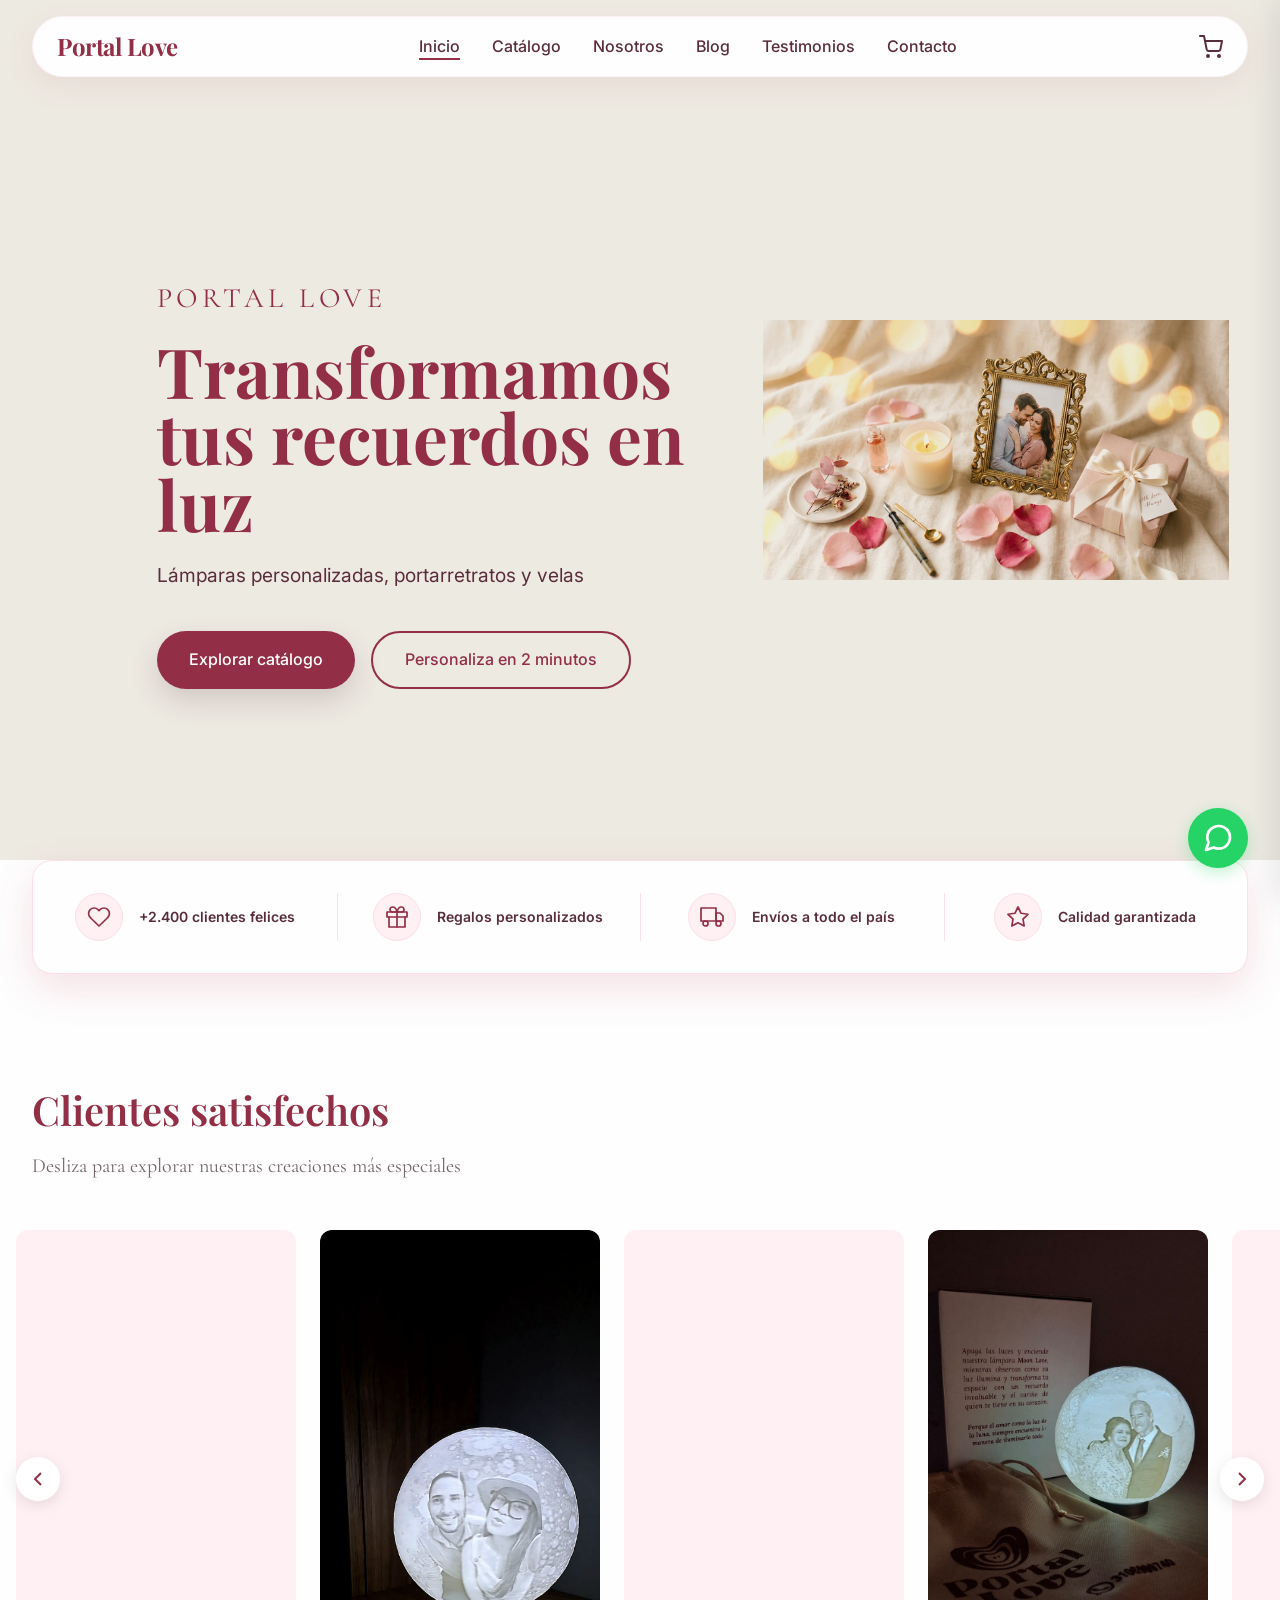
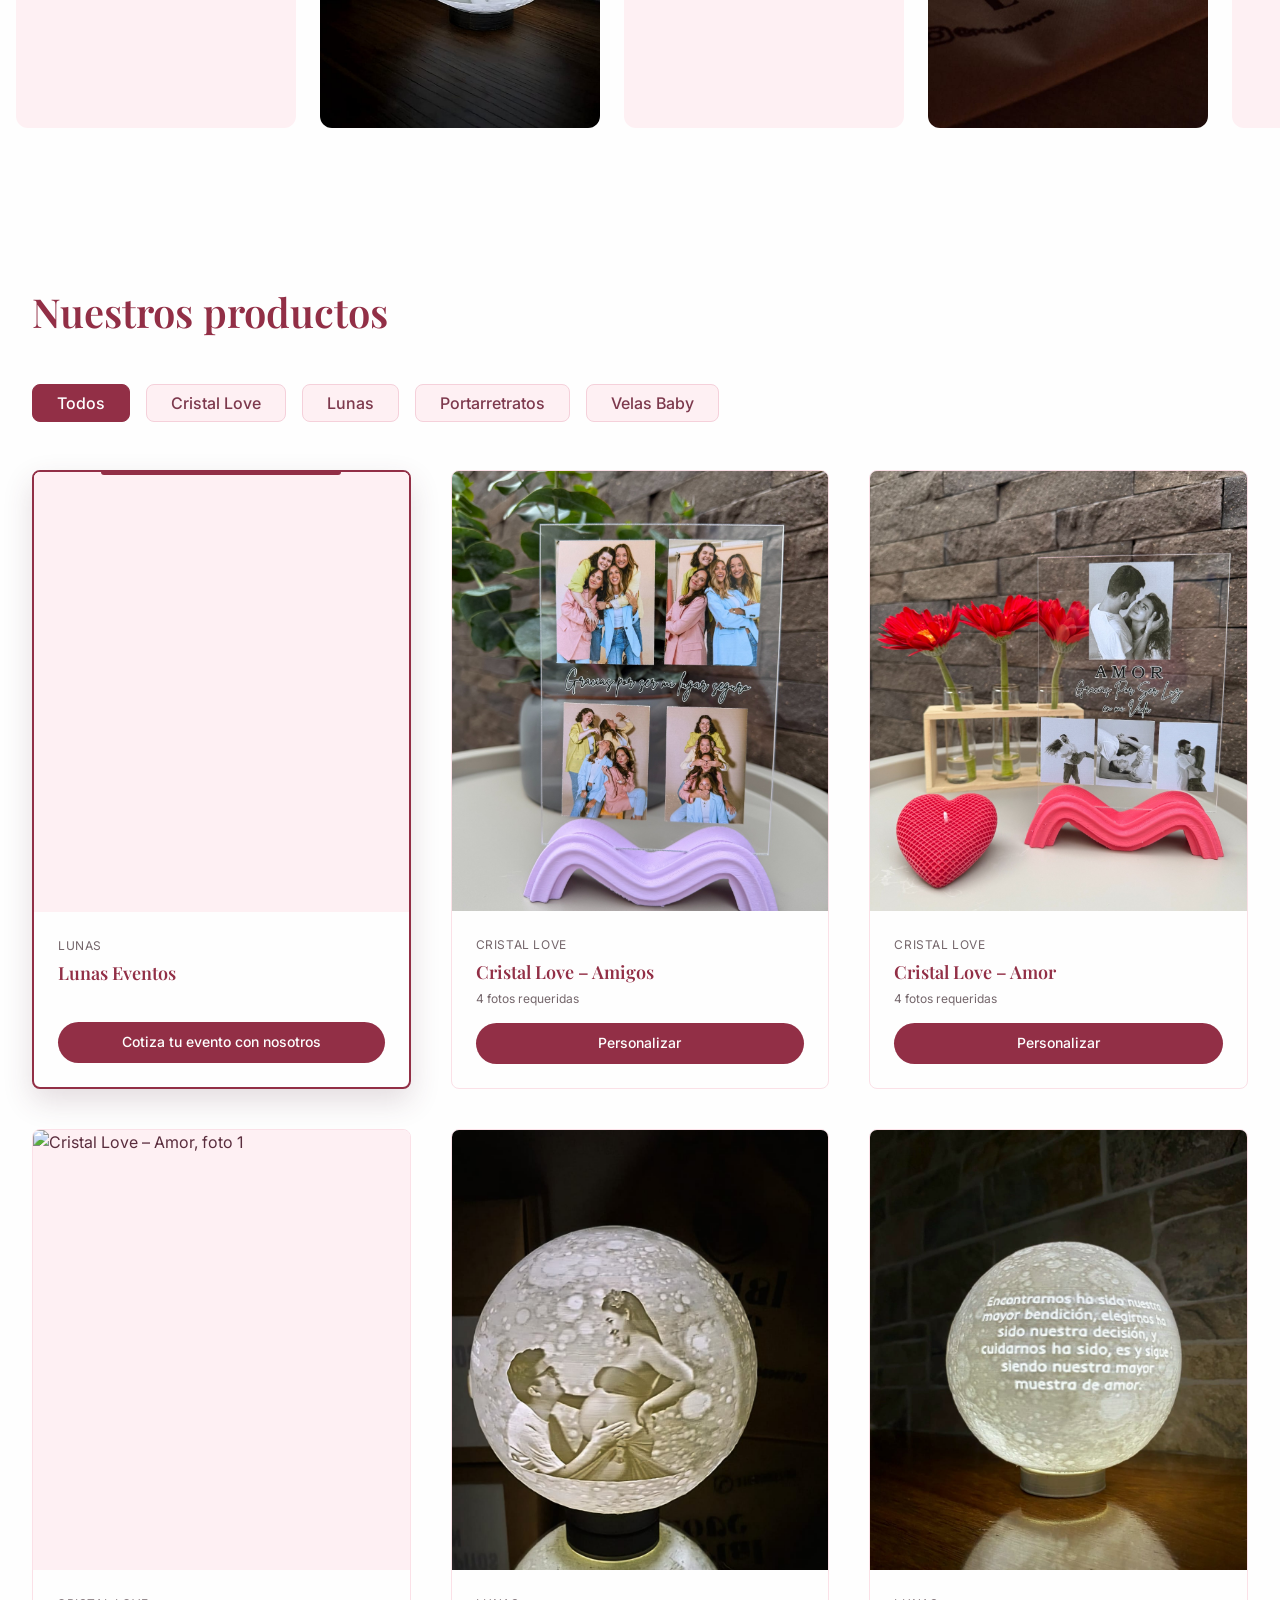
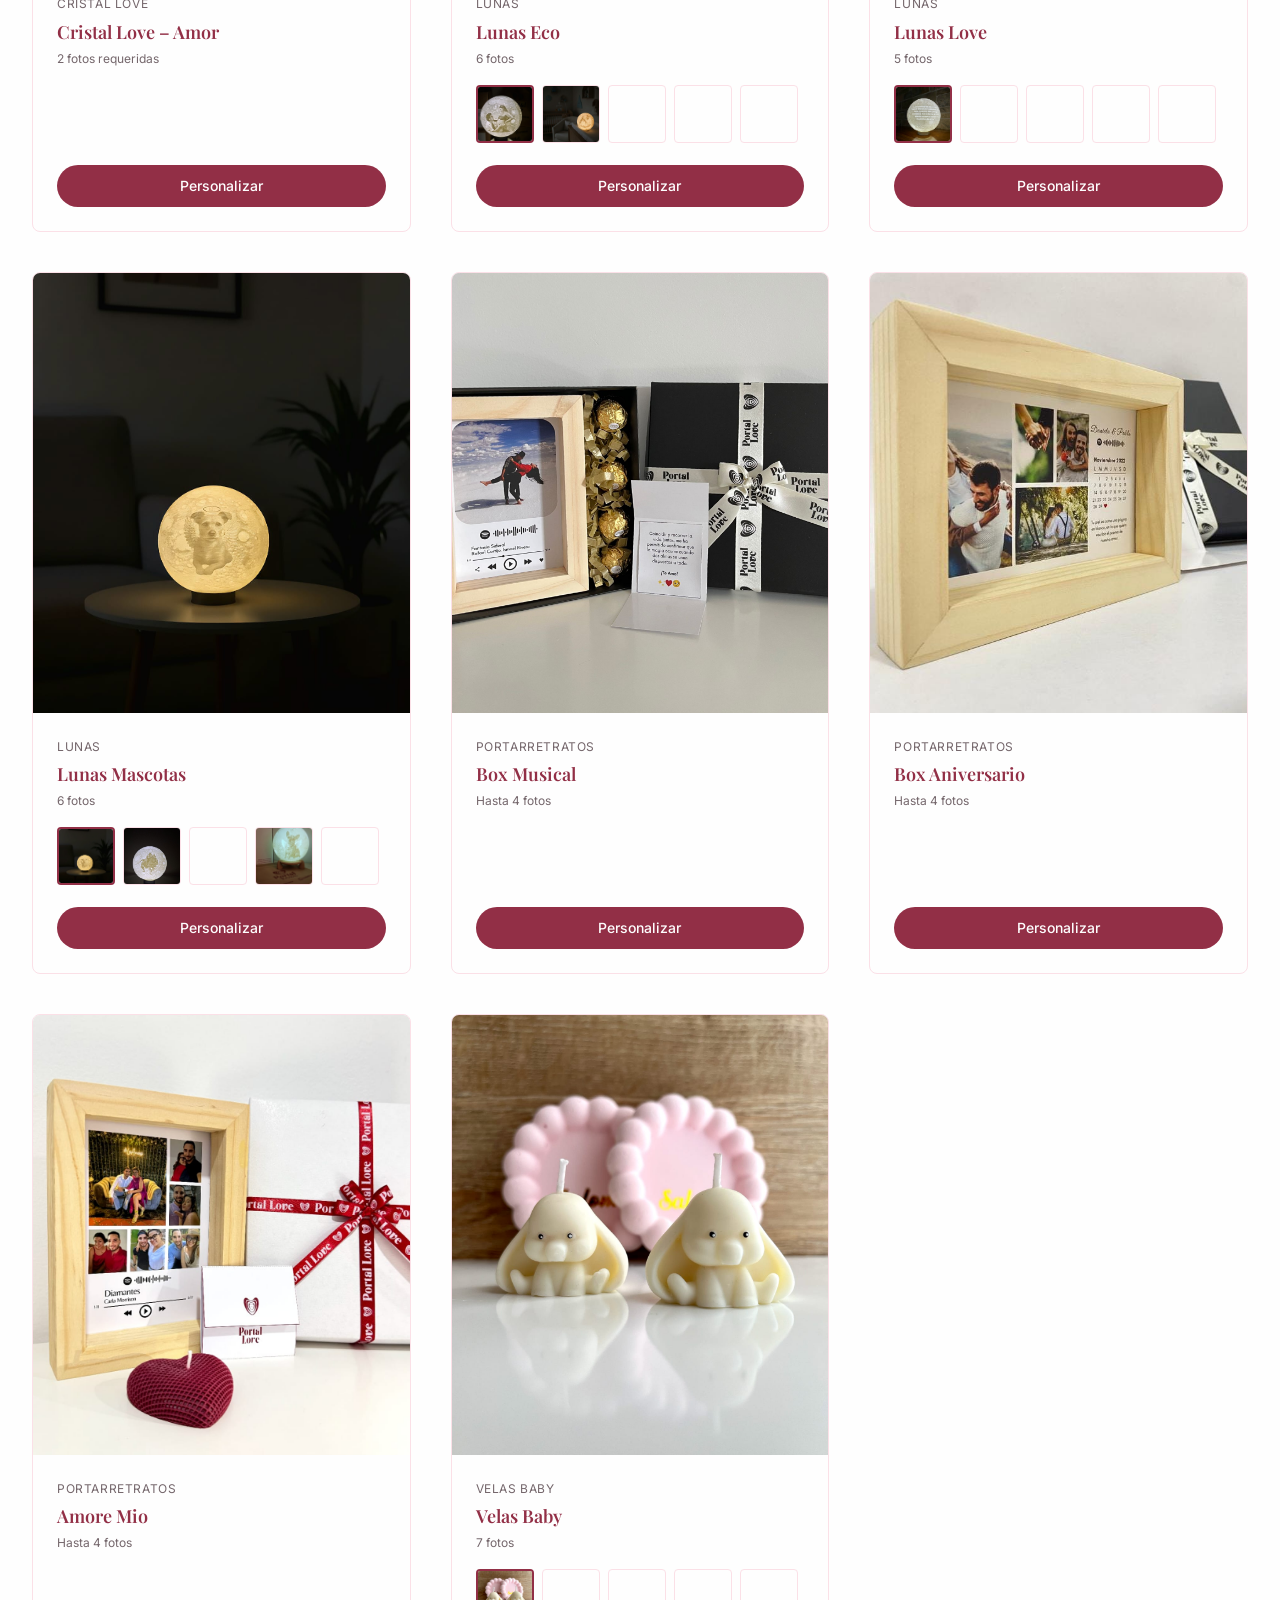
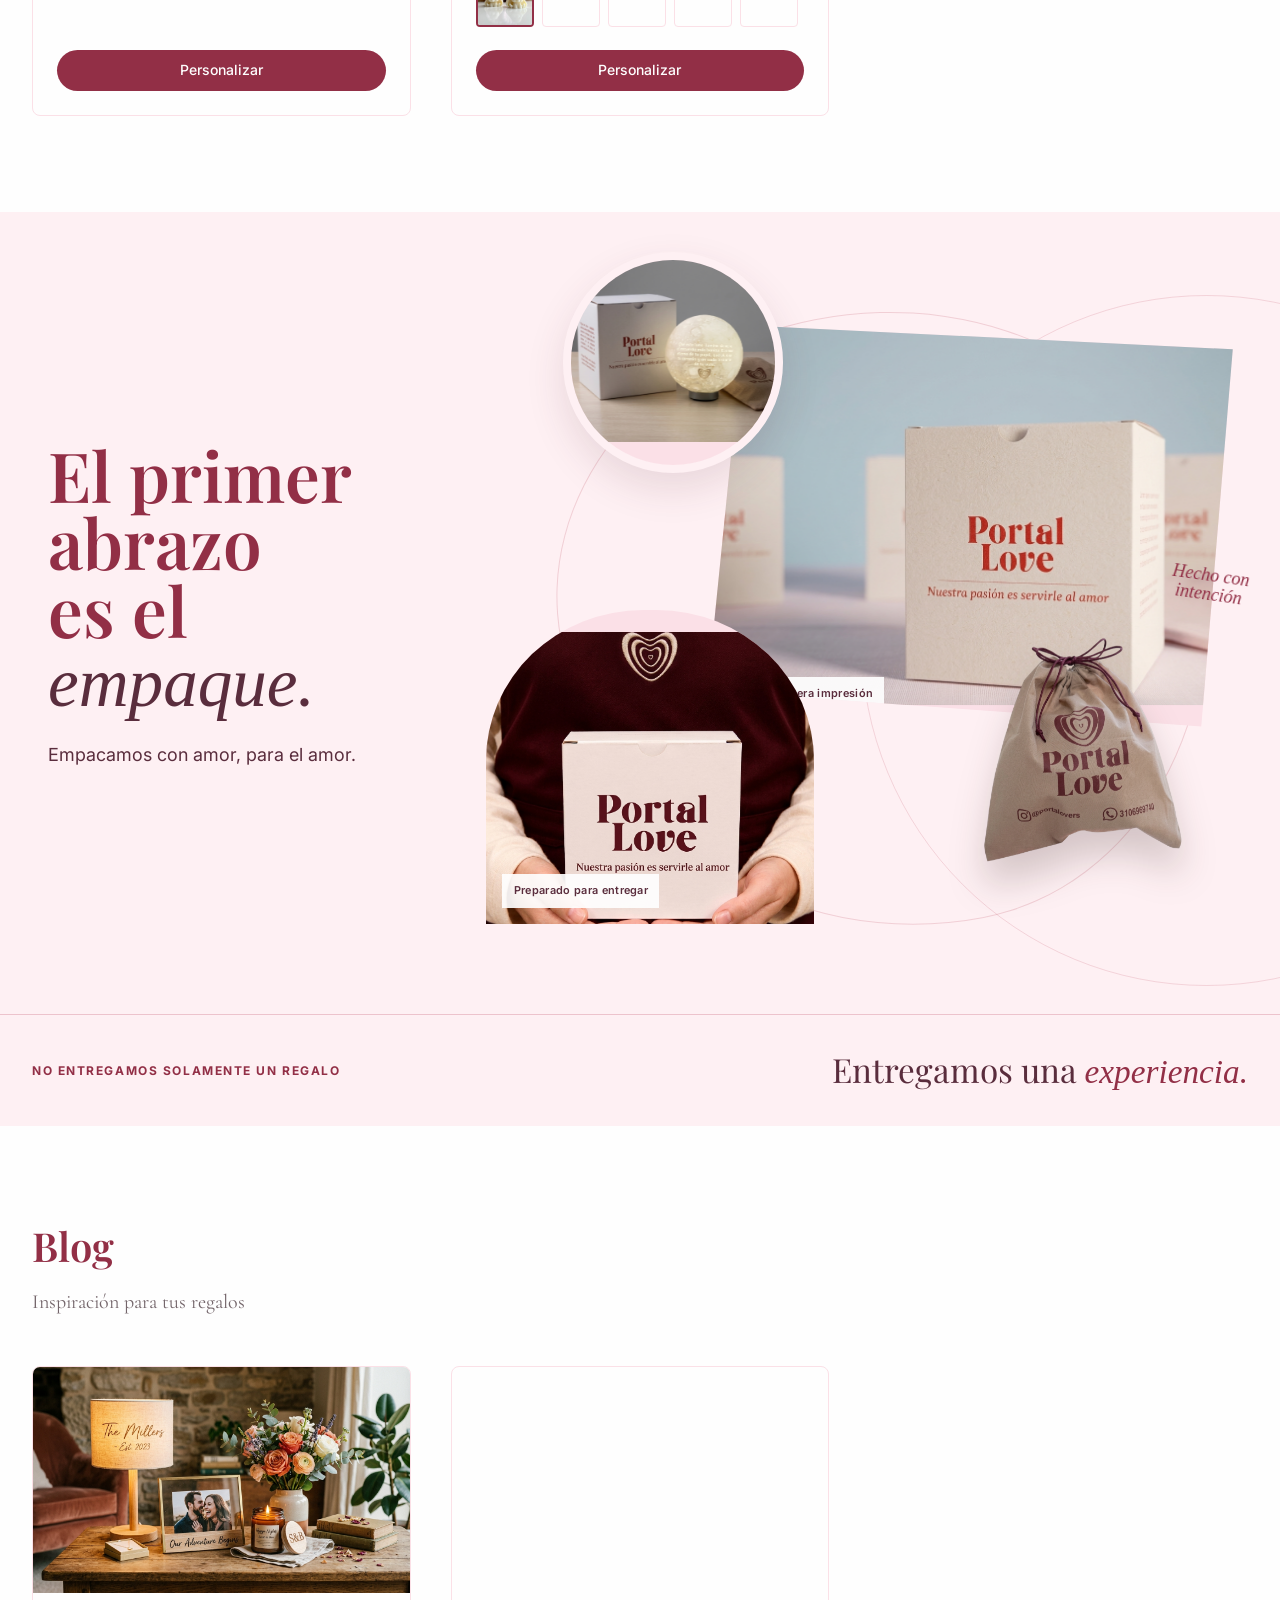
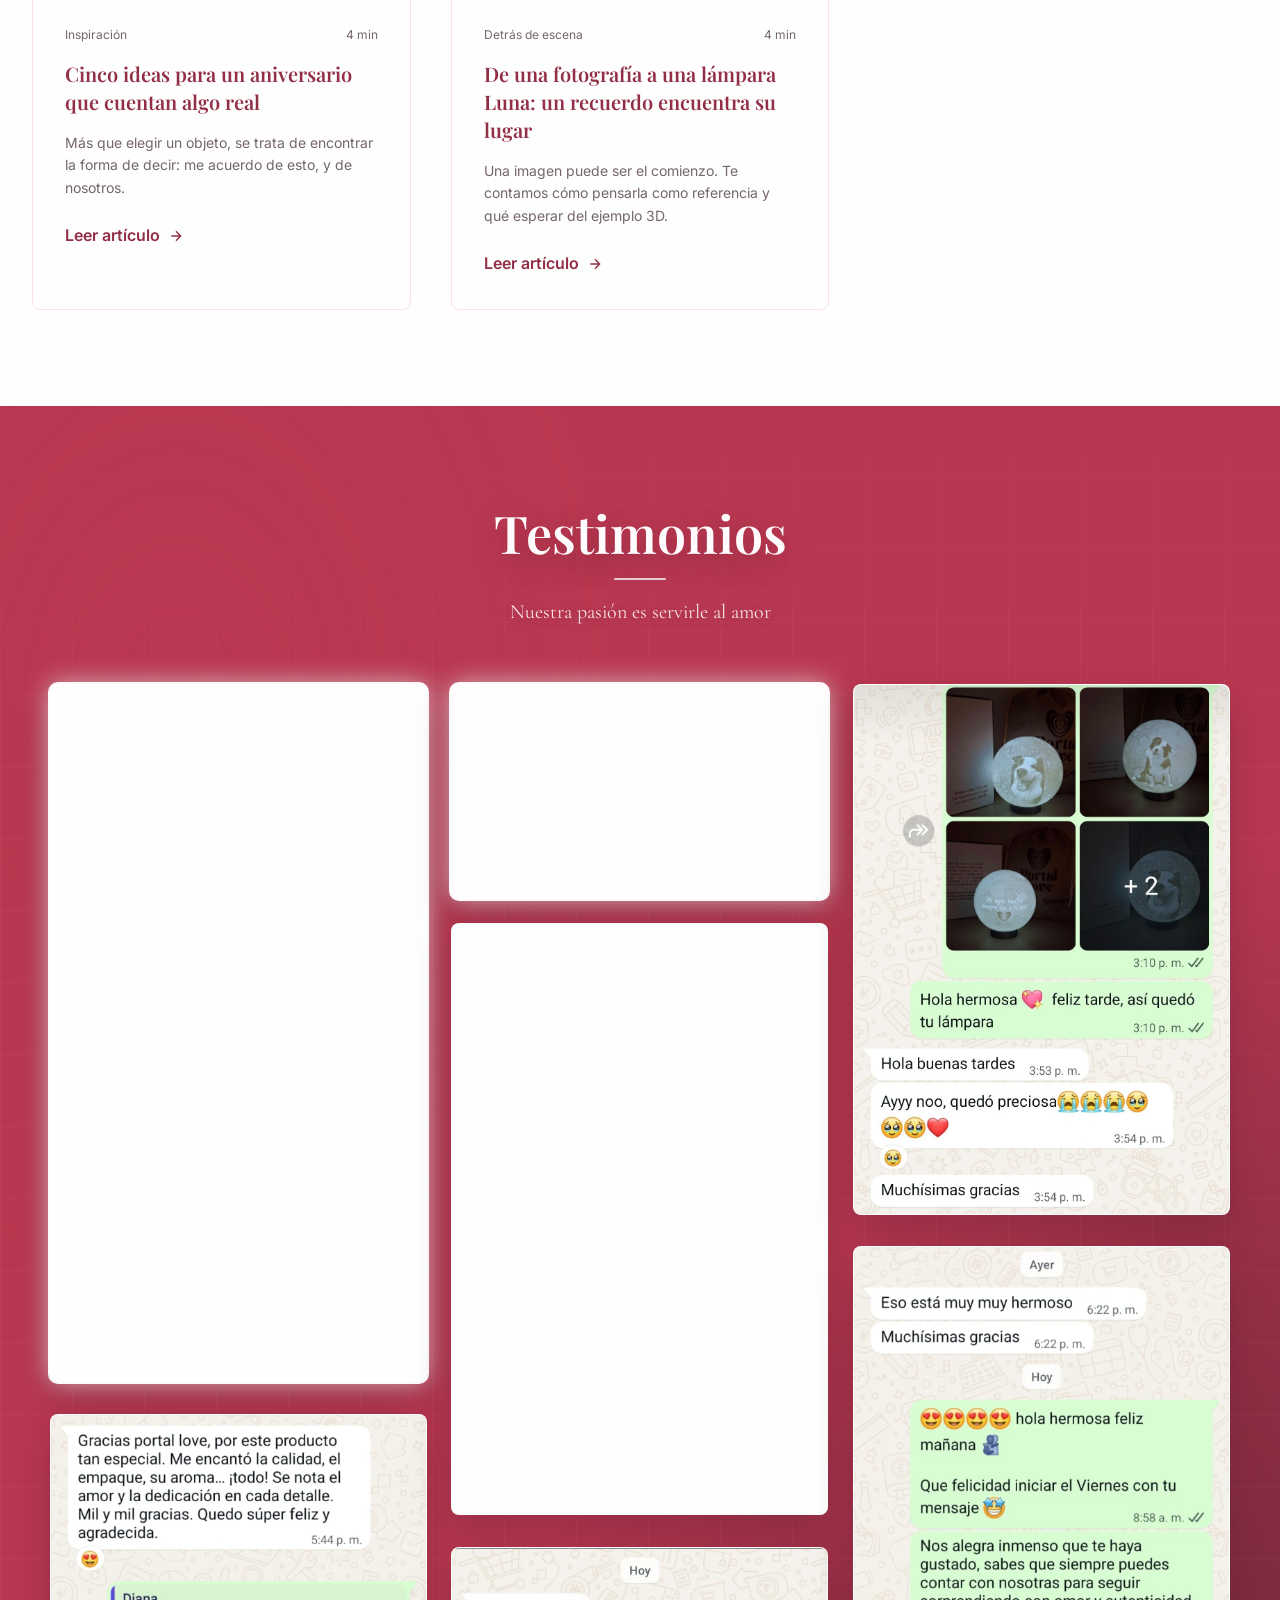
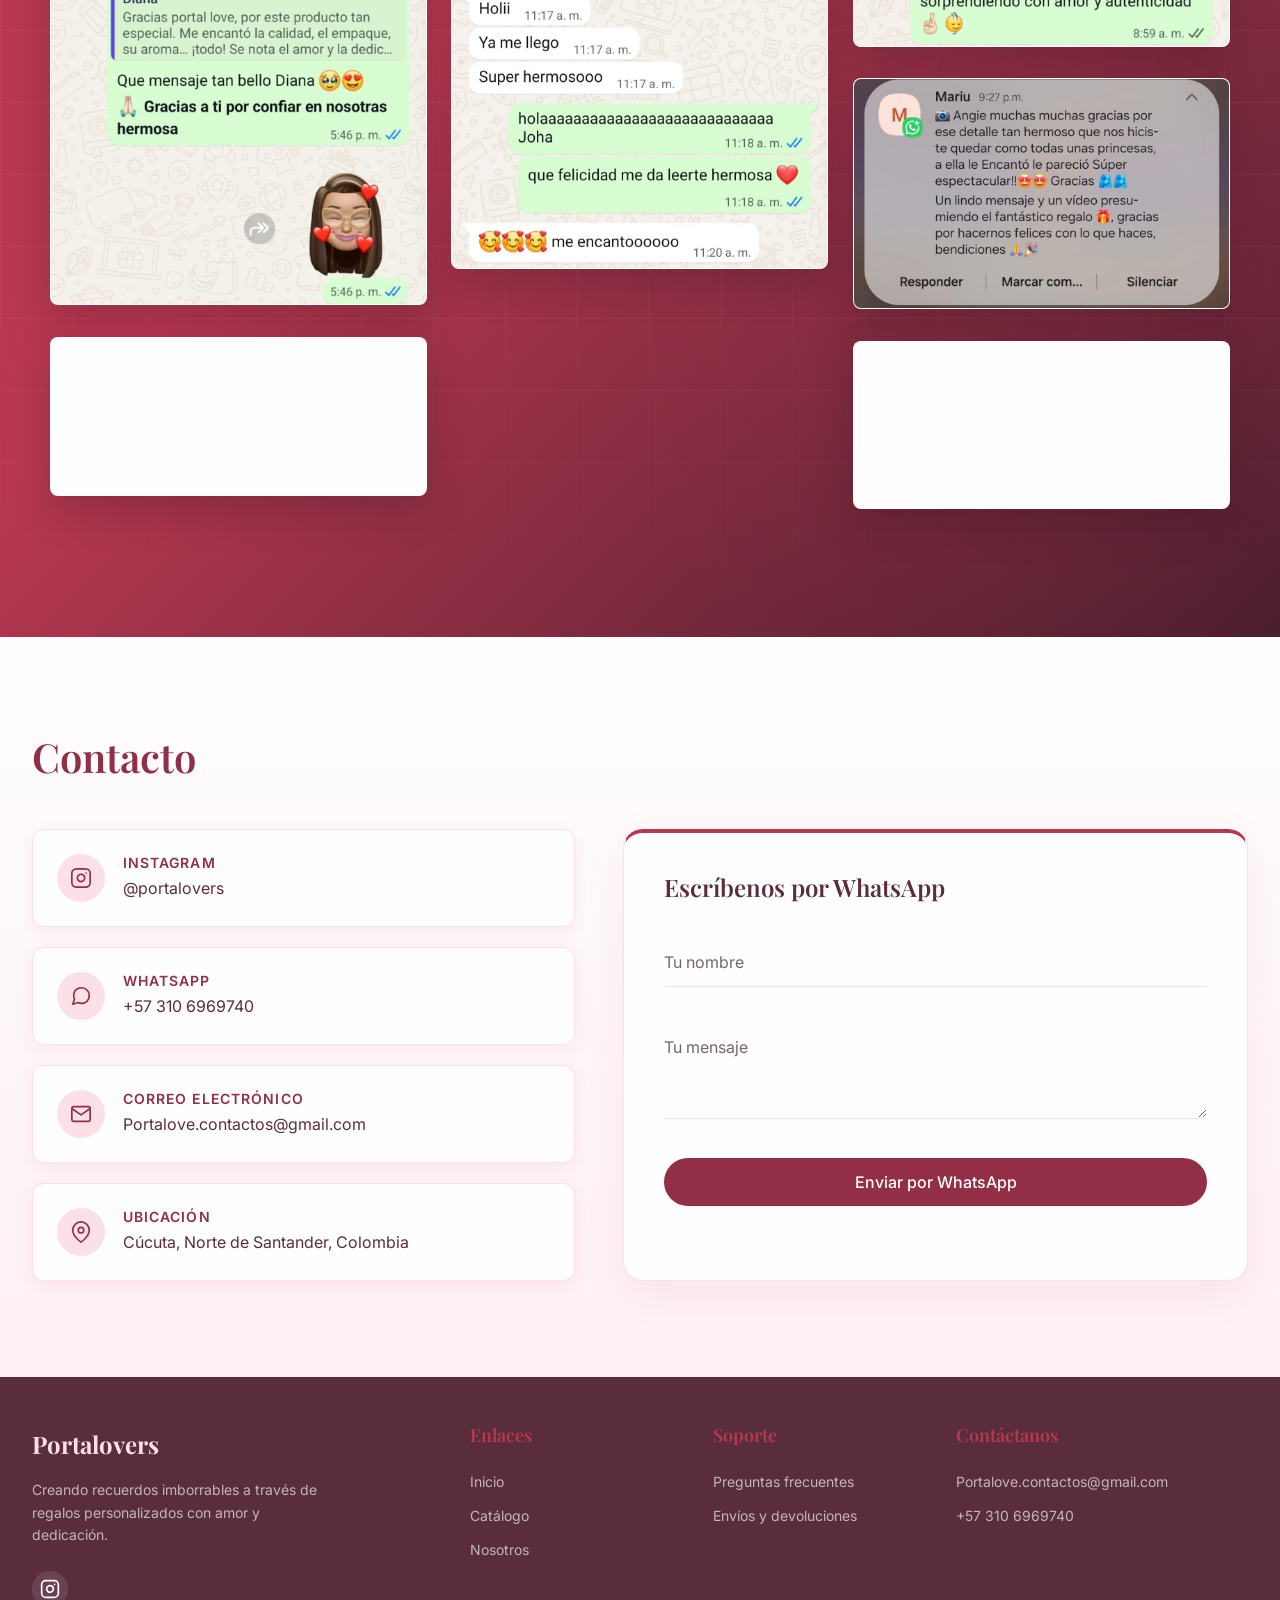
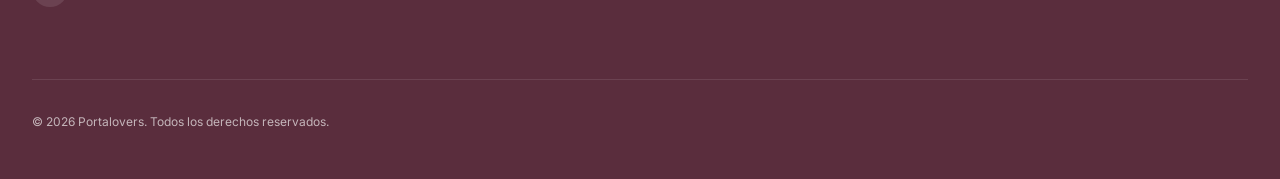
==== commit d2c78194: "Descripcion de los cambios" ====
--- a/index.html
+++ b/index.html
@@ -48,7 +48,7 @@
   </header>
 
   <section id="inicio" class="hero">
-    <video class="hero-video" muted loop playsinline preload="none" aria-hidden="true" tabindex="-1">
+    <video class="hero-video" poster="assets/images/hero_bg.png" muted loop playsinline preload="none" aria-hidden="true" tabindex="-1">
       <source src="assets/images/VIDEO%20FONDO%20INICIAL.mp4" type="video/mp4">
     </video>
     <canvas class="hero-static" aria-hidden="true" hidden></canvas>
@@ -252,19 +252,17 @@
         <h2 class="section-title">Testimonios</h2>
         <p class="section-subtitle">Nuestra pasión es servirle al amor</p>
       </div>
-      <div class="testimonial-gallery">
-        <figure class="float-shot"><img src="assets/images/TESTIMONIOS/Screenshot_20261029_140857_WhatsApp.jpg.jpeg" width="1078" height="1109" alt="Captura de pantalla de un mensaje de cliente en WhatsApp" loading="lazy" decoding="async"></figure>
+      <div class="testimonial-gallery" role="group" aria-label="Testimonios de clientes">
+        <figure class="float-shot testimonial-highlight testimonial-highlight--first"><img src="assets/images/TESTIMONIOS/Primordial.jpeg" width="690" height="1280" alt="Captura de una conversación de WhatsApp sobre la entrega de una lámpara personalizada" loading="lazy" decoding="async"></figure>
+        <figure class="float-shot"><img src="assets/images/TESTIMONIOS/Screenshot_20261029_141003_WhatsApp.jpg.jpeg" width="1079" height="1407" alt="Captura de pantalla de un mensaje de cliente en WhatsApp" loading="lazy" decoding="async"></figure>
+        <figure class="float-shot"><img src="assets/images/TESTIMONIOS/Screenshot_20261029_141224_WhatsApp.jpg.jpeg" width="1079" height="452" alt="Captura de pantalla de un mensaje de cliente en WhatsApp" loading="lazy" decoding="async"></figure>
+        <figure class="float-shot testimonial-highlight testimonial-highlight--middle"><img src="assets/images/TESTIMONIOS/Primordial%20(2).jpeg" width="1079" height="613" alt="Mensaje de una clienta agradeciendo su detalle personalizado por WhatsApp" loading="lazy" decoding="async"></figure>
         <figure class="float-shot"><img src="assets/images/TESTIMONIOS/Screenshot_20261029_140914_WhatsApp.jpg.jpeg" width="1080" height="1699" alt="Captura de pantalla de un mensaje de cliente en WhatsApp" loading="lazy" decoding="async"></figure>
-        <figure class="float-shot"><img src="assets/images/TESTIMONIOS/Screenshot_20261029_141003_WhatsApp.jpg.jpeg" width="1079" height="1407" alt="Captura de pantalla de un mensaje de cliente en WhatsApp" loading="lazy" decoding="async"></figure>
+        <figure class="float-shot"><img src="assets/images/TESTIMONIOS/Screenshot_20261029_141140_WhatsApp.jpg.jpeg" width="1078" height="918" alt="Captura de pantalla de un mensaje de cliente en WhatsApp" loading="lazy" decoding="async"></figure>
         <figure class="float-shot"><img src="assets/images/TESTIMONIOS/Screenshot_20261029_141031_WhatsApp.jpg.jpeg" width="1079" height="1520" alt="Captura de pantalla de un mensaje de cliente en WhatsApp" loading="lazy" decoding="async"></figure>
-        <figure class="float-shot"><img src="assets/images/TESTIMONIOS/Screenshot_20261029_141140_WhatsApp.jpg.jpeg" width="1078" height="918" alt="Captura de pantalla de un mensaje de cliente en WhatsApp" loading="lazy" decoding="async"></figure>
-        <figure class="float-shot"><img src="assets/images/TESTIMONIOS/Screenshot_20261029_141152_WhatsApp.jpg.jpeg" width="1078" height="893" alt="Captura de pantalla de un mensaje de cliente en WhatsApp" loading="lazy" decoding="async"></figure>
         <figure class="float-shot"><img src="assets/images/TESTIMONIOS/Screenshot_20261029_141207_WhatsApp.jpg.jpeg" width="1079" height="1146" alt="Captura de pantalla de un mensaje de cliente en WhatsApp" loading="lazy" decoding="async"></figure>
-        <figure class="float-shot"><img src="assets/images/TESTIMONIOS/Screenshot_20261029_141224_WhatsApp.jpg.jpeg" width="1079" height="452" alt="Captura de pantalla de un mensaje de cliente en WhatsApp" loading="lazy" decoding="async"></figure>
+        <figure class="float-shot"><img src="assets/images/TESTIMONIOS/Screenshot_20261029_141248_WhatsApp.jpg.jpeg" width="1078" height="658" alt="Captura de pantalla de un mensaje de cliente en WhatsApp" loading="lazy" decoding="async"></figure>
         <figure class="float-shot"><img src="assets/images/TESTIMONIOS/Screenshot_20261029_141237_WhatsApp.jpg.jpeg" width="1080" height="479" alt="Captura de pantalla de un mensaje de cliente en WhatsApp" loading="lazy" decoding="async"></figure>
-        <figure class="float-shot"><img src="assets/images/TESTIMONIOS/Screenshot_20261029_141248_WhatsApp.jpg.jpeg" width="1078" height="658" alt="Captura de pantalla de un mensaje de cliente en WhatsApp" loading="lazy" decoding="async"></figure>
-        <figure class="float-shot"><img src="assets/images/TESTIMONIOS/Screenshot_20261029_141303_WhatsApp.jpg.jpeg" width="1079" height="613" alt="Captura de pantalla de un mensaje de cliente en WhatsApp" loading="lazy" decoding="async"></figure>
-        <figure class="float-shot"><img src="assets/images/TESTIMONIOS/Screenshot_20261029_141312_WhatsApp.jpg.jpeg" width="1080" height="430" alt="Captura de pantalla de un mensaje de cliente en WhatsApp" loading="lazy" decoding="async"></figure>
       </div>
     </div>
   </section>
--- a/css/styles.css
+++ b/css/styles.css
@@ -1563,6 +1563,12 @@
   animation: testimonial-drift var(--float-duration, 10s) ease-in-out var(--float-delay, -2s) infinite alternate;
   will-change: transform;
 }
+.testimonial-highlight {
+  box-shadow: 0 0 0 2px rgba(255, 255, 255, 0.96), 0 0 26px rgba(255, 255, 255, 0.7), 0 16px 38px rgba(45, 16, 28, 0.28);
+}
+@media (min-width: 601px) {
+  #testimonios .testimonial-gallery .testimonial-highlight--middle { display: block; break-before: column; }
+}
 .float-shot:nth-child(3n + 1) { --float-duration: 9s; --float-delay: -1s; --float-distance: -5px; }
 .float-shot:nth-child(3n + 2) { --float-duration: 12s; --float-delay: -6s; --float-distance: 6px; }
 .float-shot:nth-child(3n) { --float-duration: 10s; --float-delay: -3s; --float-distance: -7px; }
@@ -1576,7 +1582,9 @@
   .testimonial-gallery { column-count: 2; column-gap: 1.25rem; }
 }
 @media (max-width: 600px) {
-  .testimonial-gallery { max-width: 520px; column-count: 1; margin-top: 2.5rem; }
+  .testimonial-gallery { display: flex; max-width: 520px; flex-direction: column; column-count: 1; margin-top: 2.5rem; }
+  .testimonial-highlight--first { order: -2; }
+  .testimonial-highlight--middle { order: -1; }
   .testimonials .section-title { font-size: 2.5rem; }
   .float-shot { margin-bottom: 1.25rem; }
   .float-shot { --float-duration: 14s !important; --float-distance: 4px; }
@@ -2012,6 +2020,98 @@
 .preview-info { padding: 1.5rem; }
 .preview-name { font-size: var(--text-xl); margin-bottom: 0.5rem; }
 .preview-price { font-size: var(--text-2xl); color: var(--primary-dark); font-weight: 700; }
+.product-set-includes {
+  position: relative;
+  margin: 0 1.5rem 1.5rem;
+  padding: 1.1rem 1.2rem 0.8rem;
+  overflow: hidden;
+  border: 1px solid rgba(185, 56, 81, 0.16);
+  border-left: 3px solid var(--primary-dark);
+  border-radius: var(--radius-md);
+  background: linear-gradient(145deg, var(--secondary-light), var(--white) 74%);
+}
+.product-set-includes[hidden] { display: none; }
+.product-set-includes-heading {
+  display: flex;
+  align-items: center;
+  gap: 0.75rem;
+  padding-bottom: 0.85rem;
+  border-bottom: 1px solid rgba(185, 56, 81, 0.18);
+}
+.product-set-includes-mark {
+  display: grid;
+  width: 2.15rem;
+  flex: 0 0 2.15rem;
+  aspect-ratio: 1;
+  place-items: center;
+  border: 1px solid var(--primary-light);
+  border-radius: 50%;
+  background: var(--white);
+  color: var(--primary-dark);
+  font-family: var(--font-heading);
+  font-size: var(--text-lg);
+}
+.product-set-includes-heading h3 {
+  margin: 0;
+  color: var(--dark);
+  font-family: var(--font-heading);
+  font-size: var(--text-lg);
+  line-height: 1.2;
+}
+.product-set-includes-grid {
+  display: grid;
+  grid-template-columns: repeat(2, minmax(0, 1fr));
+  gap: 0 1rem;
+  padding-top: 0.35rem;
+}
+.product-set-includes-item {
+  display: grid;
+  min-width: 0;
+  grid-template-columns: 1.9rem minmax(0, 1fr);
+  align-items: center;
+  gap: 0.6rem;
+  padding: 0.7rem 0.1rem;
+  border-bottom: 1px solid rgba(90, 45, 61, 0.1);
+  color: var(--dark);
+  font-size: var(--text-sm);
+  line-height: 1.45;
+}
+.product-set-includes-item--featured {
+  grid-column: 1 / -1;
+  grid-template-columns: 2.25rem minmax(0, 1fr);
+  margin-top: 0.4rem;
+  padding: 0.8rem 0.75rem;
+  border: 1px solid rgba(185, 56, 81, 0.14);
+  border-radius: var(--radius-sm);
+  background: rgba(251, 224, 231, 0.48);
+  font-weight: 600;
+}
+.product-set-includes-icon {
+  display: grid;
+  width: 1.85rem;
+  aspect-ratio: 1;
+  place-items: center;
+  border: 1px solid rgba(185, 56, 81, 0.22);
+  border-radius: 50%;
+  color: var(--primary-dark);
+}
+.product-set-includes-item--featured .product-set-includes-icon { width: 2.15rem; }
+.product-set-includes-icon svg { display: block; width: 1rem; height: 1rem; }
+.product-set-includes-item--featured .product-set-includes-icon svg { width: 1.15rem; height: 1.15rem; }
+.product-set-includes-text { min-width: 0; }
+.portrait-card-message { min-height: 6rem; margin-top: 0.4rem; }
+@media (max-width: 600px) {
+  .product-set-includes { margin: 0 1rem 1rem; padding: 1rem 0.9rem 0.65rem; }
+  .product-set-includes-grid { grid-template-columns: 1fr; }
+  .product-set-includes-item--featured { grid-column: auto; }
+}
+@media (prefers-reduced-motion: no-preference) {
+  .product-set-includes.is-refreshing { animation: product-set-enter 260ms ease both; }
+  @keyframes product-set-enter {
+    from { opacity: 0.55; transform: translateY(8px); }
+    to { opacity: 1; transform: translateY(0); }
+  }
+}
 .preview-custom-overlay { position: absolute; bottom: 0; left: 0; right: 0; background: rgba(0,0,0,0.6); color: white; padding: 1rem; font-size: var(--text-sm); }
 .preview-custom-phrase { font-style: italic; font-family: var(--font-accent); font-size: var(--text-lg); }
 .preview-custom-song { font-size: var(--text-xs); margin-top: 0.5rem; opacity: 0.8; }
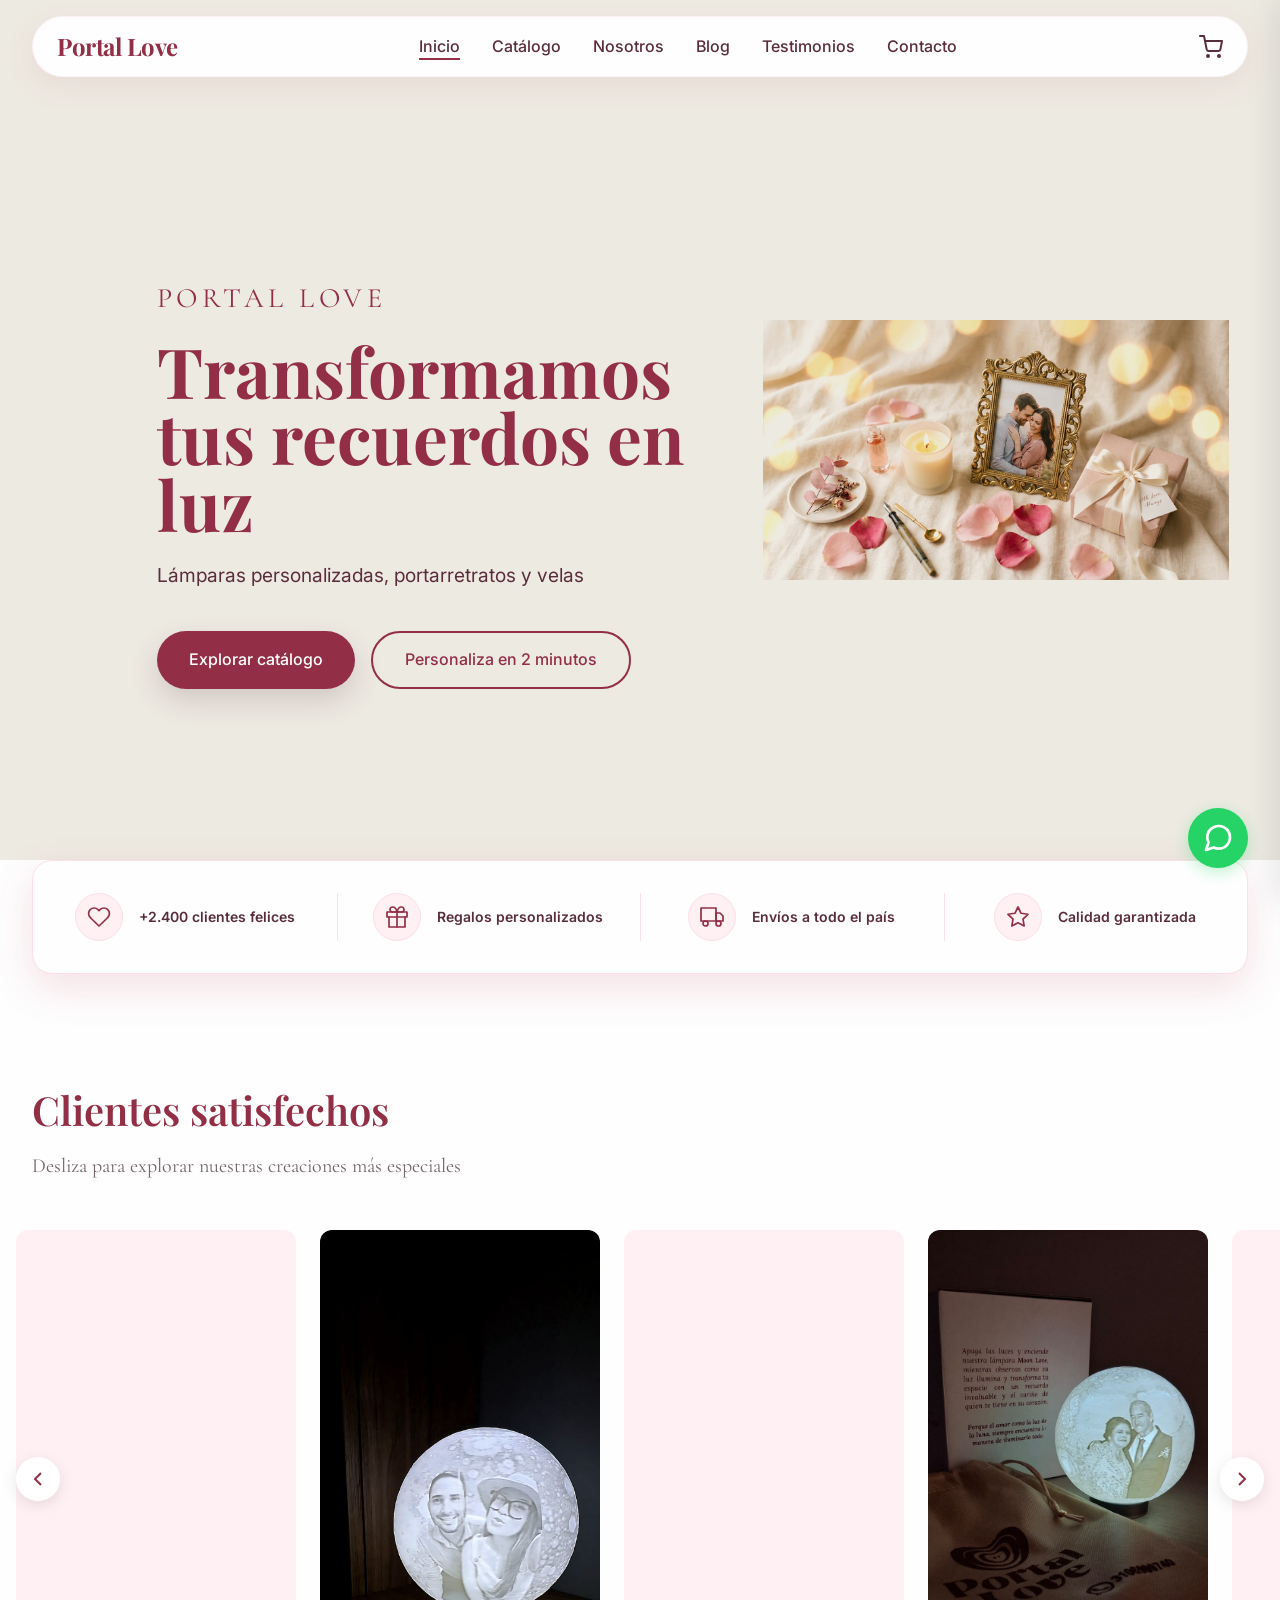
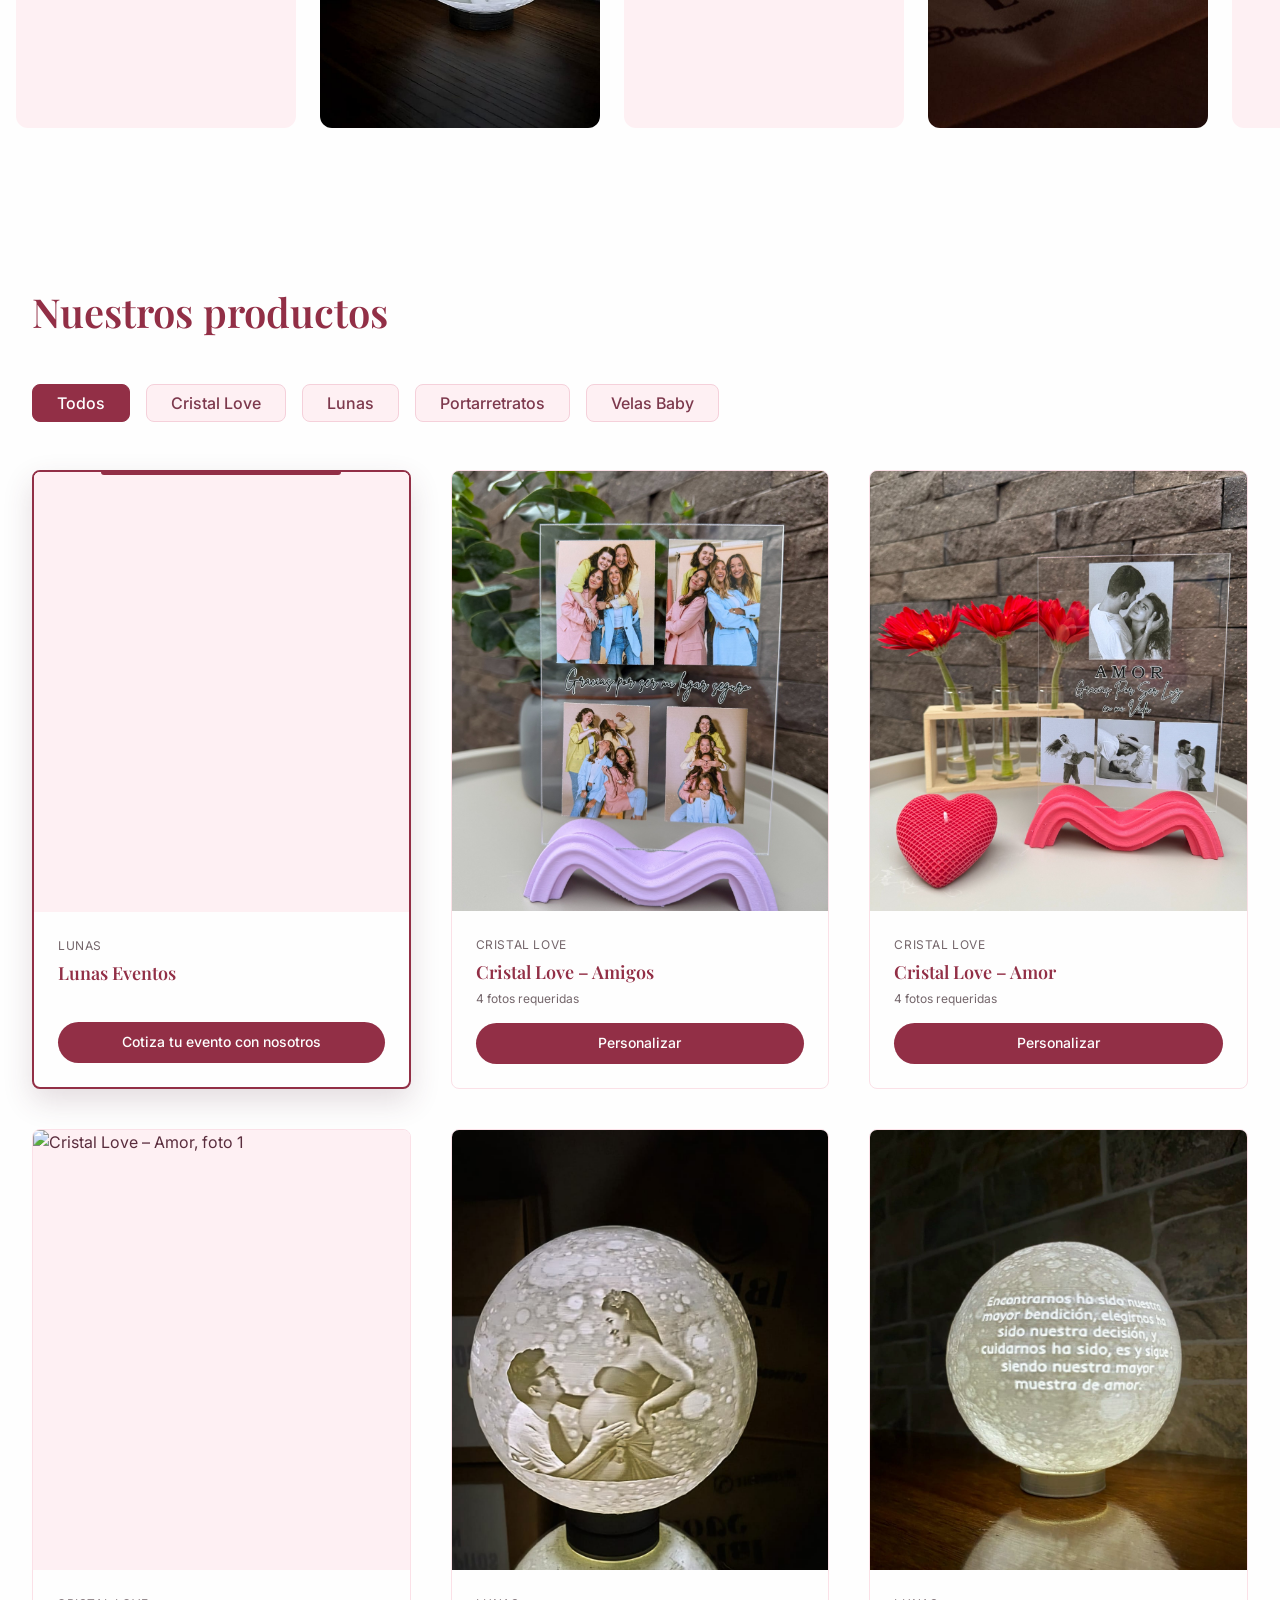
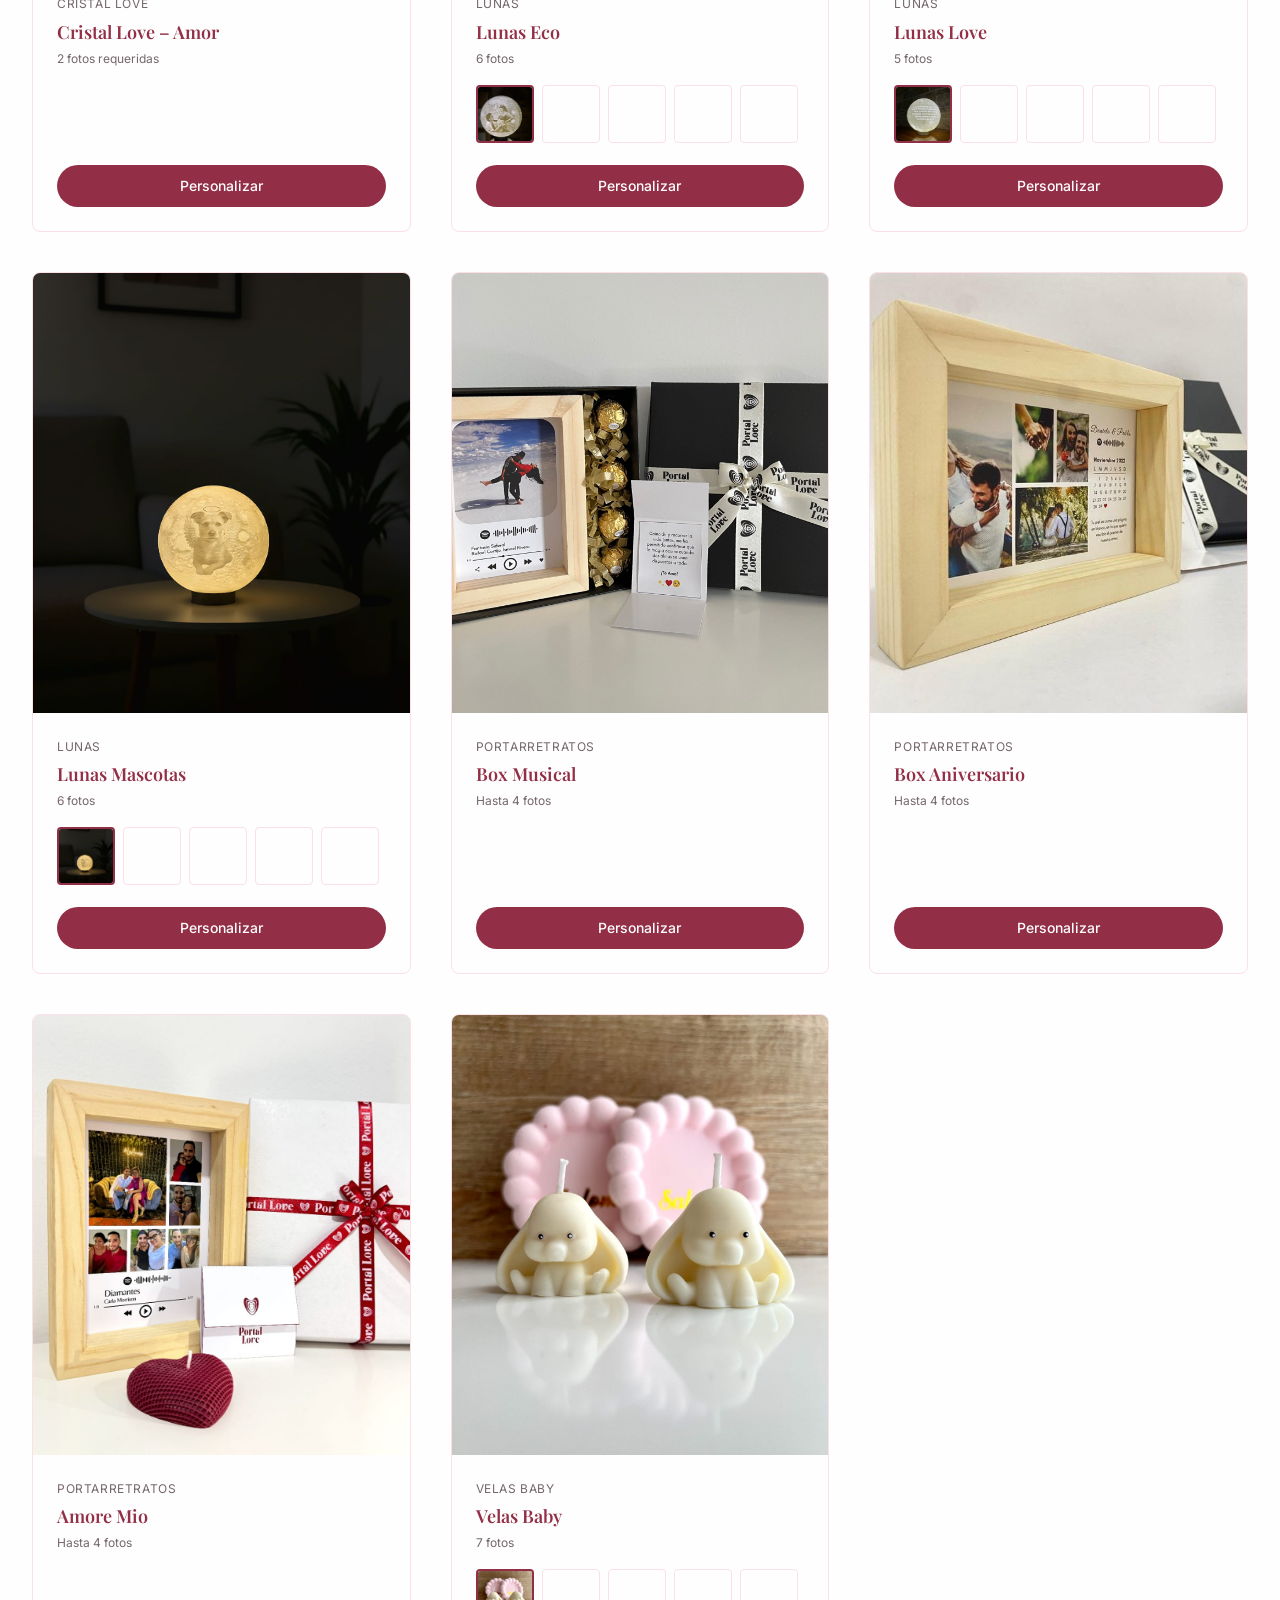
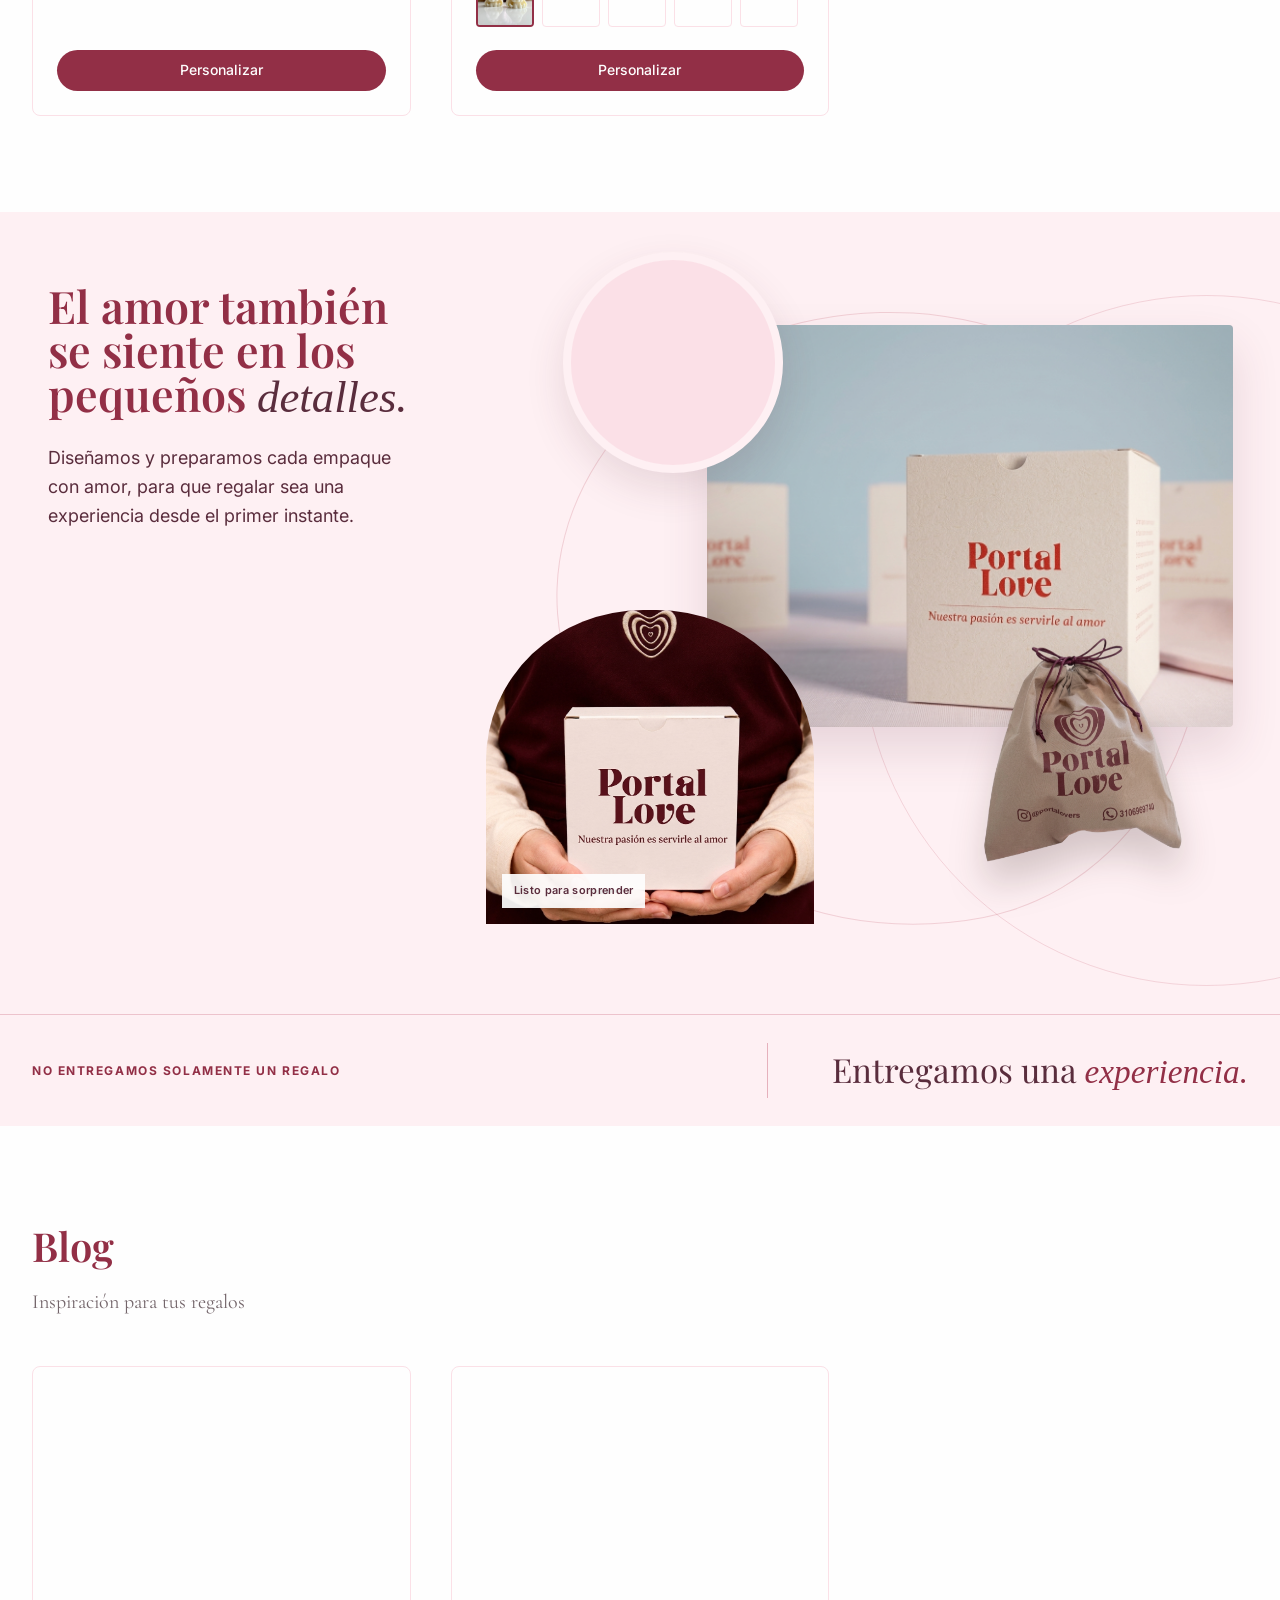
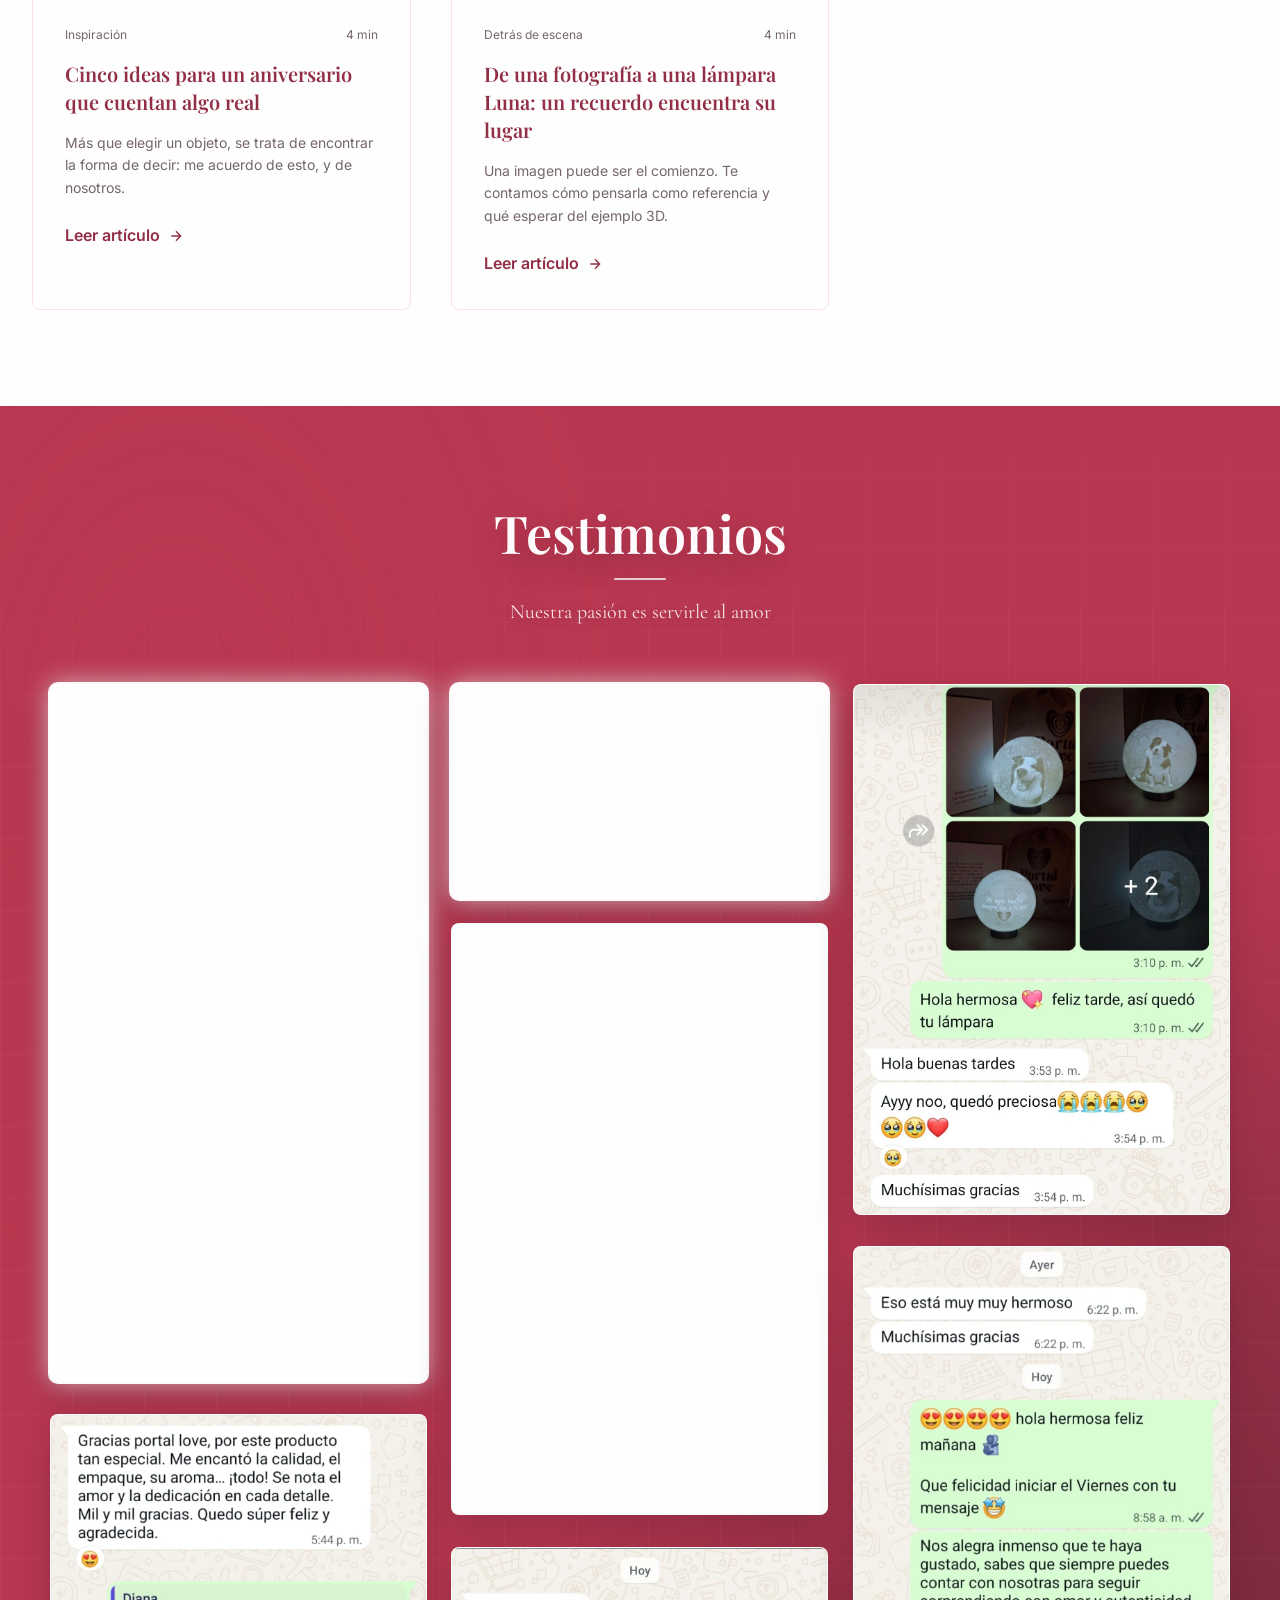
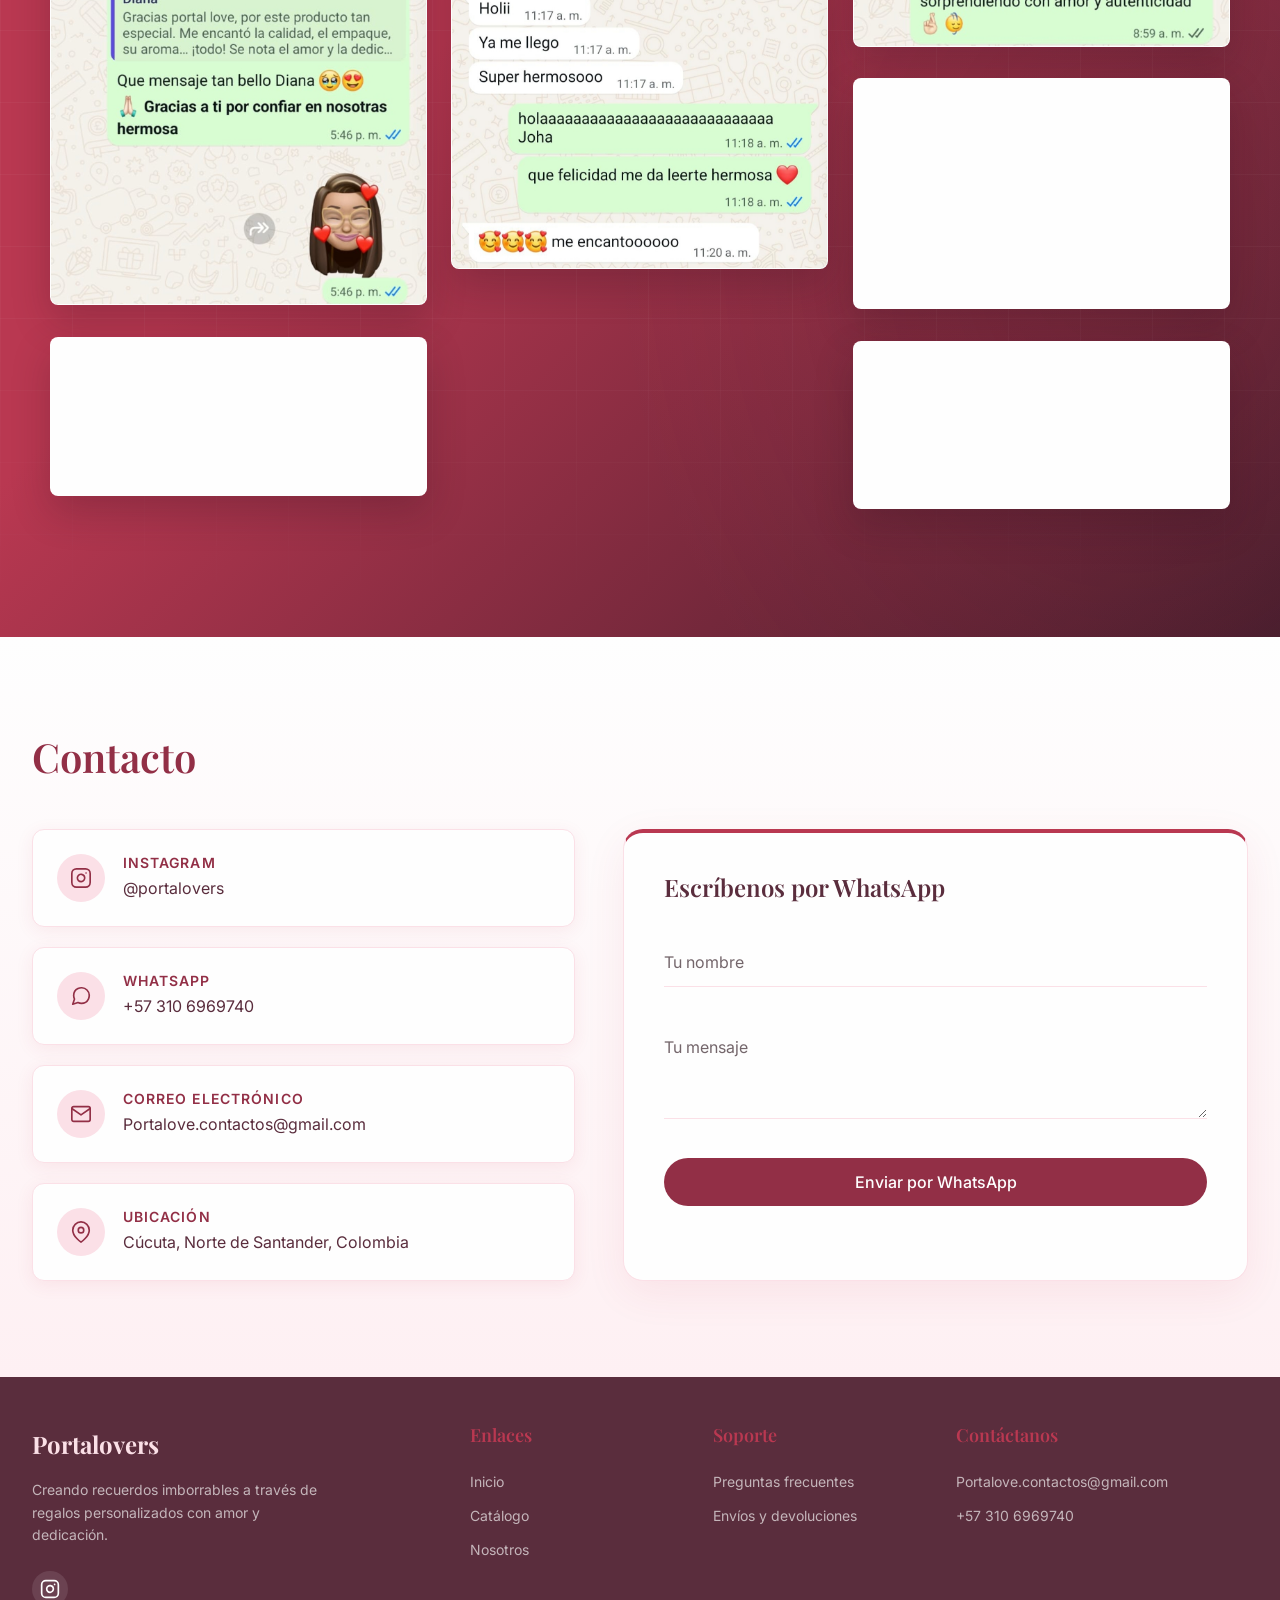
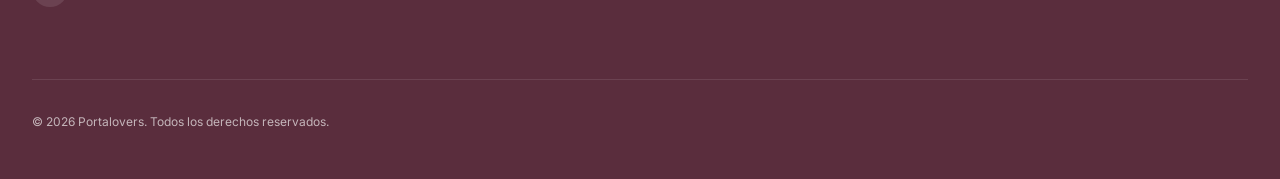
==== commit f231980c: "Descripcion de los cambios" ====
--- a/index.html
+++ b/index.html
@@ -120,32 +120,29 @@
   <section id="nosotros" class="packing-section" aria-labelledby="packingTitle">
     <div class="packing-layout container">
       <header class="packing-copy reveal-left">
-        <h2 id="packingTitle" class="packing-title">El primer abrazo<br>es el <em>empaque.</em></h2>
-        <p>Empacamos con amor, para el amor.</p>
+        <h2 id="packingTitle" class="packing-title">El amor también<br>se siente en los<br>pequeños <em>detalles.</em></h2>
+        <p>Diseñamos y preparamos cada empaque con amor, para que regalar sea una experiencia desde el primer instante.</p>
       </header>
 
       <div class="packing-scene" role="group" aria-label="Detalles de empaque de Portal Love">
         <div class="packing-orbit" aria-hidden="true"></div>
 
         <figure class="packing-shot packing-shot--box reveal-right">
-          <img class="packing-photo" data-packing-parallax="0.55" src="assets/images/PACKING/Gemini_Generated_Image_facy4lfacy4lfacy.jpg" alt="Caja Portal Love lista para convertirse en regalo" loading="lazy" decoding="async">
-          <figcaption><span>01</span> La primera impresión</figcaption>
+          <img class="packing-photo" src="assets/images/PACKING/Gemini_Generated_Image_facy4lfacy4lfacy.jpg" alt="Caja Portal Love lista para convertirse en regalo" loading="lazy" decoding="async">
         </figure>
 
         <figure class="packing-shot packing-shot--delivery reveal-left">
-          <img class="packing-photo" data-packing-parallax="-0.45" src="assets/images/PACKING/Gemini_Generated_Image_t0jtxet0jtxet0jt.jpg" alt="Una caja Portal Love entregada cuidadosamente entre las manos" loading="lazy" decoding="async">
-          <figcaption>Preparado para entregar</figcaption>
+          <img class="packing-photo" src="assets/images/PACKING/Gemini_Generated_Image_t0jtxet0jtxet0jt.jpg" alt="Una caja Portal Love entregada cuidadosamente entre las manos" loading="lazy" decoding="async">
+          <figcaption>Listo para sorprender</figcaption>
         </figure>
 
         <figure class="packing-shot packing-shot--moon reveal-up">
-          <img class="packing-photo" data-packing-parallax="0.7" src="assets/images/PACKING/Gemini_Generated_Image_naf257naf257naf2.jpg" alt="Empaque Portal Love junto a una lámpara Luna encendida" loading="lazy" decoding="async">
+          <img class="packing-photo" src="assets/images/PACKING/Gemini_Generated_Image_naf257naf257naf2.jpg" alt="Empaque Portal Love junto a una lámpara Luna encendida" loading="lazy" decoding="async">
         </figure>
 
         <div class="packing-pouch-wrap reveal-up">
           <img class="packing-pouch" data-packing-parallax="-0.6" src="assets/images/PACKING/Gemini_Generated_Image_pu5181pu5181pu51-Photoroom.png" alt="Bolsa de tela Portal Love con logotipo y cordón de cierre" loading="lazy" decoding="async">
         </div>
-
-        <span class="packing-scene-seal" aria-hidden="true">Hecho con<br>intención</span>
       </div>
     </div>
 
--- a/css/styles.css
+++ b/css/styles.css
@@ -908,13 +908,14 @@
 .packing-copy {
   position: relative;
   z-index: 5;
-  padding: 0 0 1.5rem 1rem;
+  align-self: start;
+  padding: 2rem 0 1.5rem 1rem;
 }
 .packing-title {
   max-width: 540px;
   margin: 0 0 1.5rem;
   color: var(--primary-dark);
-  font-size: clamp(3.25rem, 5.4vw, 6.1rem);
+  font-size: clamp(2.7rem, 3.5vw, 4.2rem);
   line-height: 0.98;
 }
 .packing-title em { color: var(--dark); font-weight: 500; }
@@ -949,8 +950,8 @@
   width: 100%;
   height: 100%;
   object-fit: cover;
-  transform: translate3d(0, var(--packing-shift, 0px), 0) scale(1.025);
-  transition: transform 700ms var(--ease-out), filter 700ms var(--ease-out);
+  transform: none;
+  transition: filter 700ms var(--ease-out);
 }
 .packing-shot--box {
   z-index: 1;
@@ -958,7 +959,8 @@
   right: 2%;
   width: 69%;
   height: 55%;
-  clip-path: polygon(7% 0, 100% 6%, 94% 100%, 0 91%);
+  border-radius: 0.25rem;
+  box-shadow: 0 22px 48px rgba(90, 45, 61, 0.14);
 }
 .packing-shot--box .packing-photo { object-position: 54% 50%; }
 .packing-shot figcaption {
@@ -1023,19 +1025,6 @@
   0%, 100% { translate: 0 0; }
   50% { translate: 0 -12px; }
 }
-.packing-scene-seal {
-  position: absolute;
-  z-index: 5;
-  right: 0;
-  top: 43%;
-  color: var(--primary-dark);
-  font-family: var(--font-accent);
-  font-size: var(--text-lg);
-  font-style: italic;
-  line-height: 1.05;
-  text-align: center;
-  transform: rotate(8deg);
-}
 .packing-colophon {
   position: relative;
   min-height: 112px;
@@ -1051,6 +1040,8 @@
 }
 .packing-colophon p {
   margin: 0;
+  padding-left: clamp(1.5rem, 5vw, 4rem);
+  border-left: 1px solid rgba(185, 56, 81, 0.34);
   color: var(--dark);
   font-family: var(--font-heading);
   font-size: clamp(1.45rem, 2.6vw, 2.25rem);
@@ -1059,7 +1050,6 @@
 @media (hover: hover) and (prefers-reduced-motion: no-preference) {
   .packing-shot:hover { z-index: 6; }
   .packing-shot:hover .packing-photo {
-    transform: translate3d(0, var(--packing-shift, 0px), 0) scale(1.075) rotate(0.35deg);
     filter: saturate(1.08);
   }
   .packing-pouch-wrap:hover .packing-pouch { filter: drop-shadow(0 32px 22px rgba(45, 26, 22, 0.28)); }
@@ -1075,7 +1065,7 @@
   .packing-section { padding-top: 0.8rem; }
   .packing-layout { padding-top: 2.25rem; }
   .packing-copy { padding: 0 0.25rem; }
-  .packing-title { margin-bottom: 0.9rem; font-size: clamp(2.6rem, 12vw, 4rem); }
+  .packing-title { margin-bottom: 0.9rem; font-size: clamp(2rem, 9.5vw, 3rem); }
   .packing-copy > p { font-size: var(--text-base); }
   .packing-scene { height: clamp(480px, 132vw, 590px); margin-top: 0.5rem; }
   .packing-orbit { inset: 7% 1% 8% 5%; }
@@ -1085,10 +1075,9 @@
   .packing-shot--delivery figcaption { right: auto; bottom: 0.55rem; left: 0.55rem; max-width: calc(100% - 1.1rem); padding: 0.4rem 0.5rem; font-size: 0.58rem; }
   .packing-shot--moon { top: 2%; left: 2%; width: 31%; border-width: 0.35rem; }
   .packing-pouch-wrap { right: 0; bottom: 0; width: 43%; height: 62%; }
-  .packing-scene-seal { top: 52%; right: -0.2rem; font-size: var(--text-base); }
-  .packing-colophon { display: grid; grid-template-columns: 1fr auto; gap: 0.3rem 1rem; min-height: 0; padding-top: 1.2rem; padding-bottom: 1.5rem; }
-  .packing-colophon > span:first-child { grid-column: 1 / -1; font-size: 0.6rem; }
-  .packing-colophon p { font-size: 1.55rem; }
+  .packing-colophon { flex-direction: column; gap: 0.65rem; min-height: 0; padding-top: 1.2rem; padding-bottom: 1.5rem; text-align: center; }
+  .packing-colophon > span:first-child { font-size: 0.6rem; }
+  .packing-colophon p { padding: 0.65rem 0 0; border-top: 1px solid rgba(185, 56, 81, 0.34); border-left: 0; font-size: 1.55rem; }
 }
 @media (prefers-reduced-motion: reduce) {
   .packing-pouch { animation: none !important; translate: none !important; }
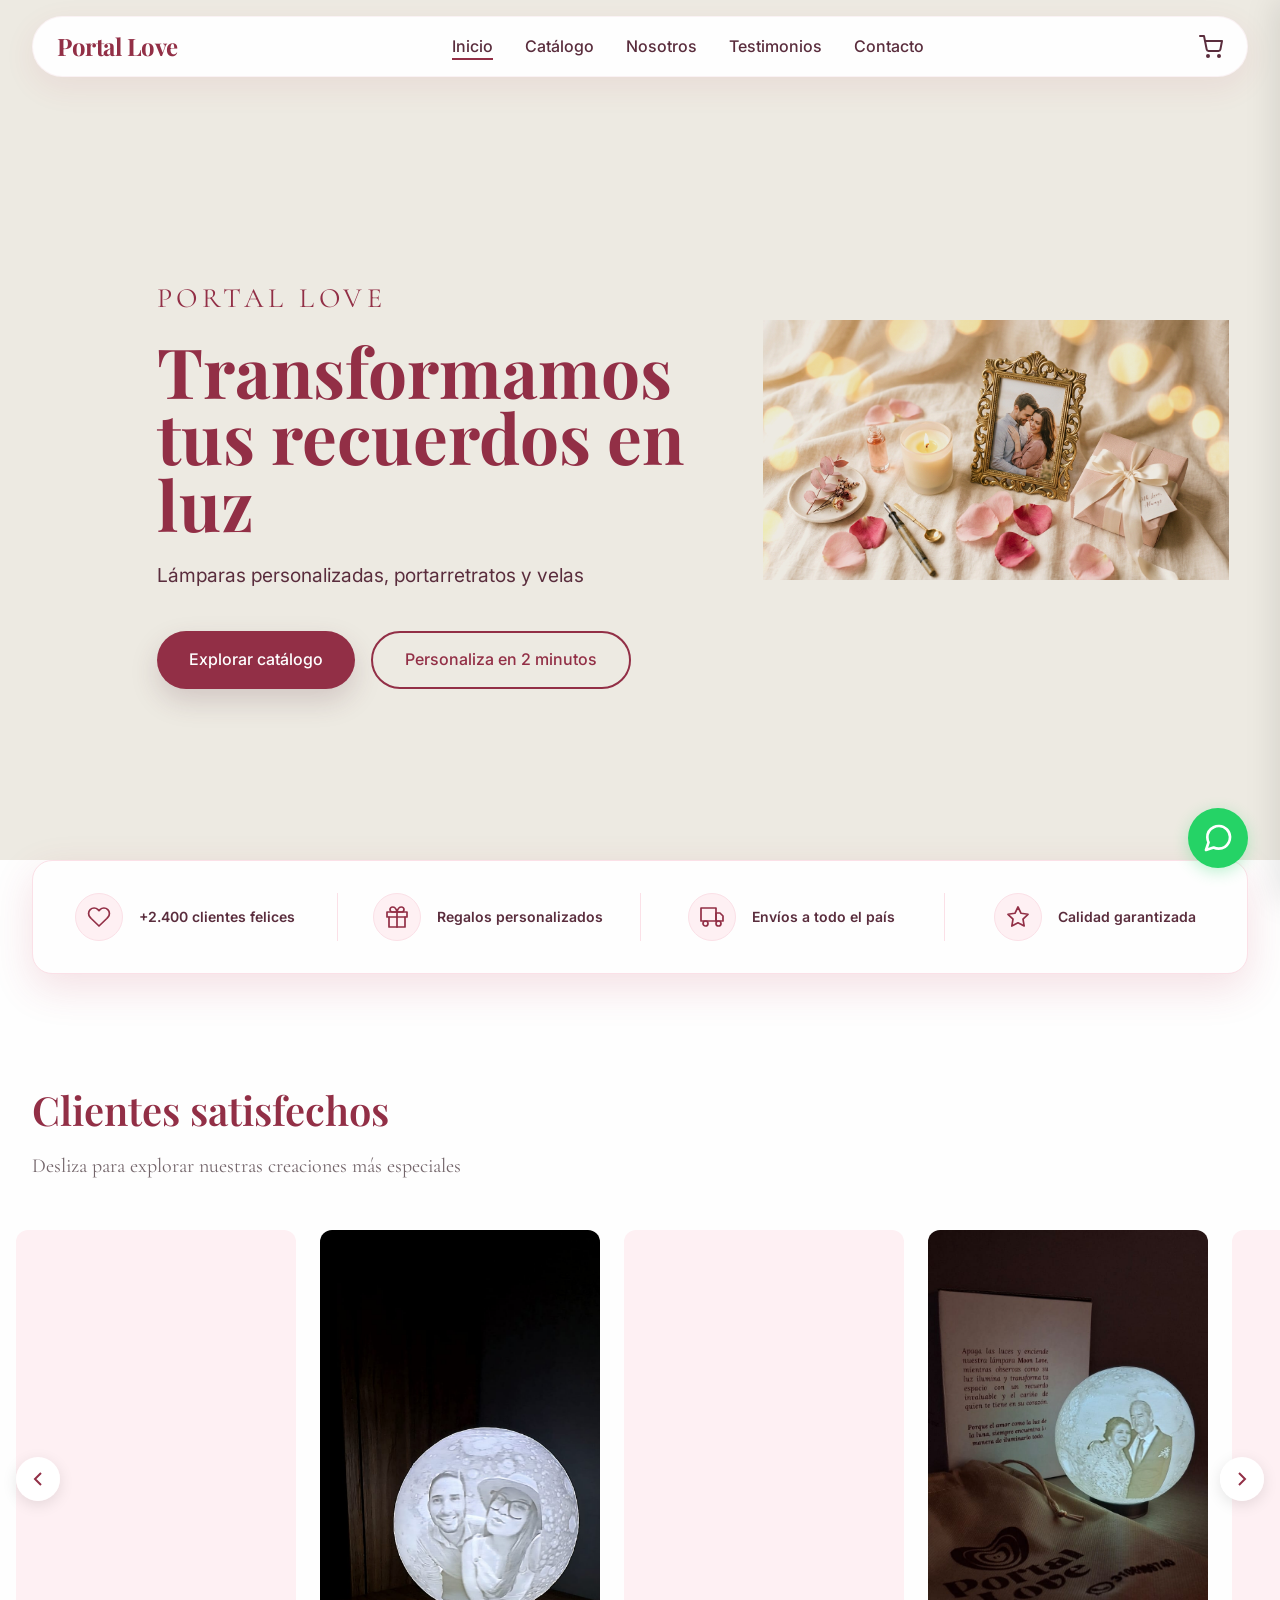
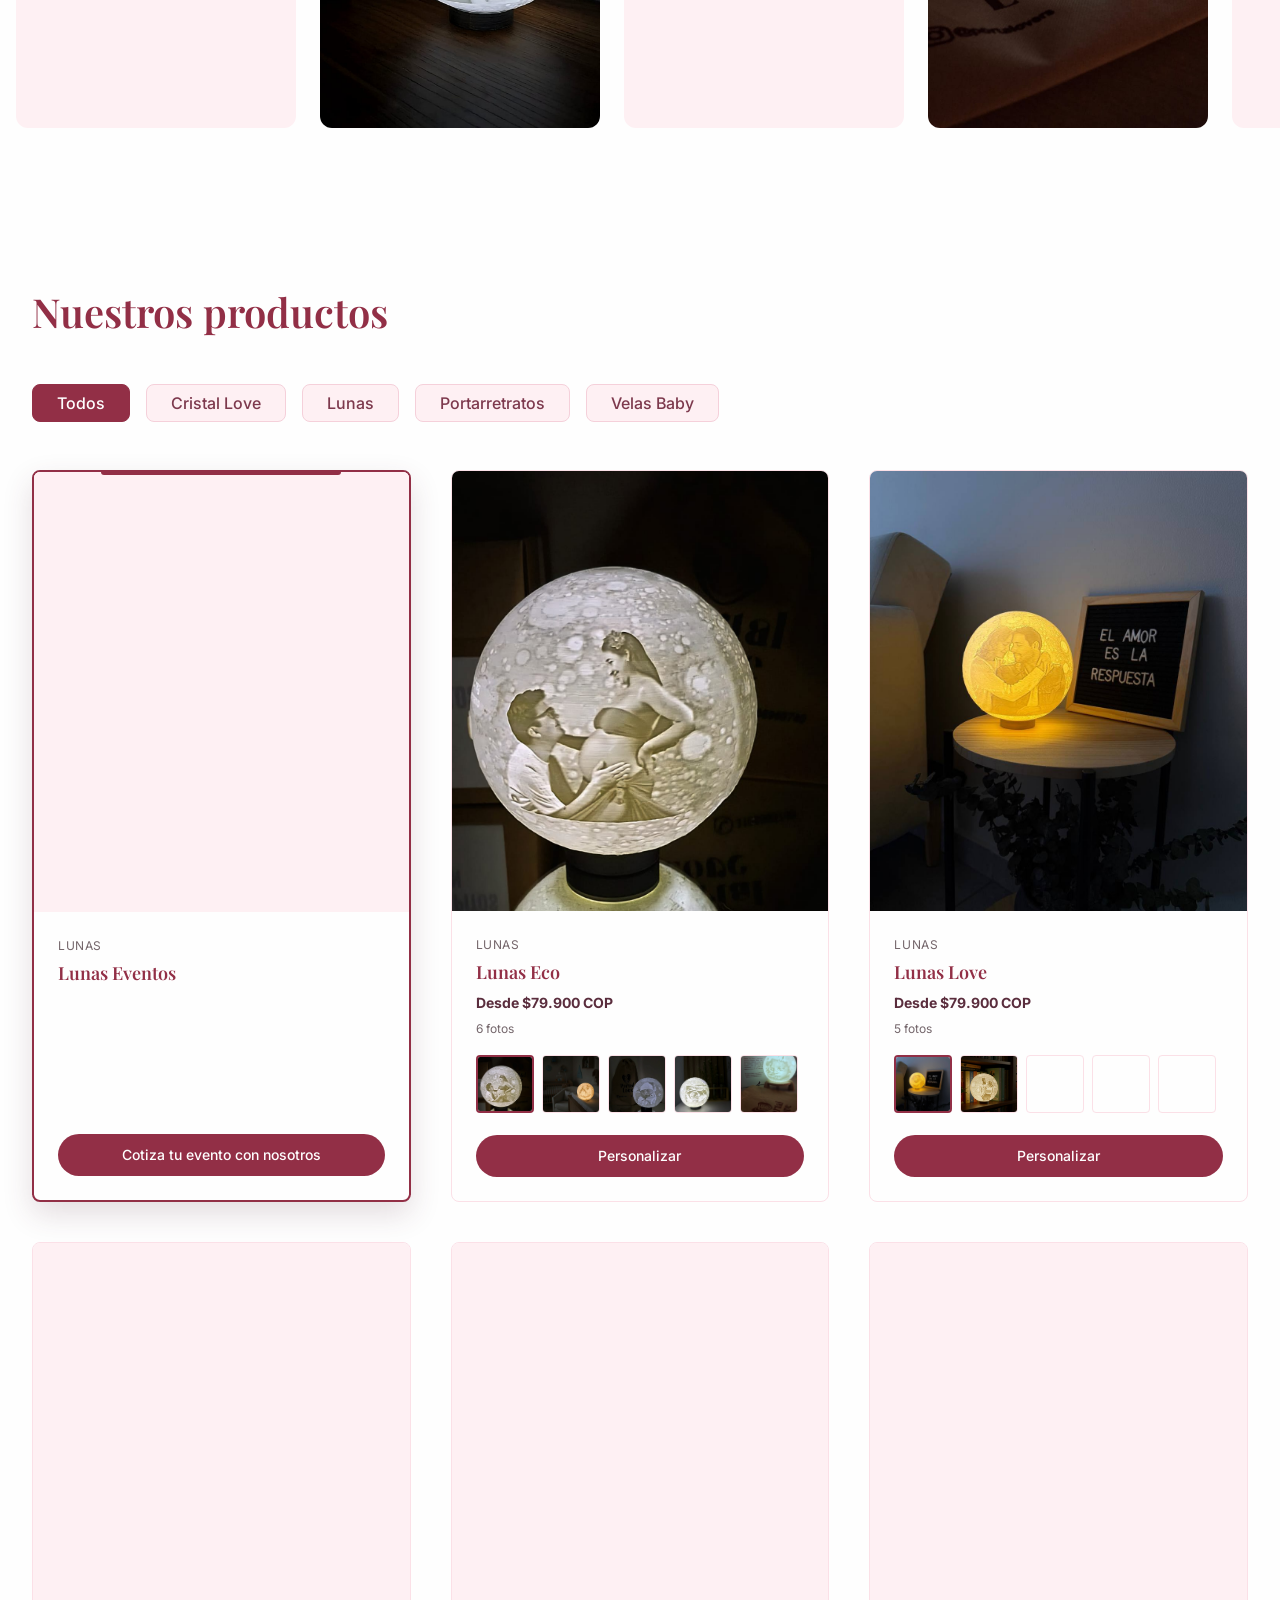
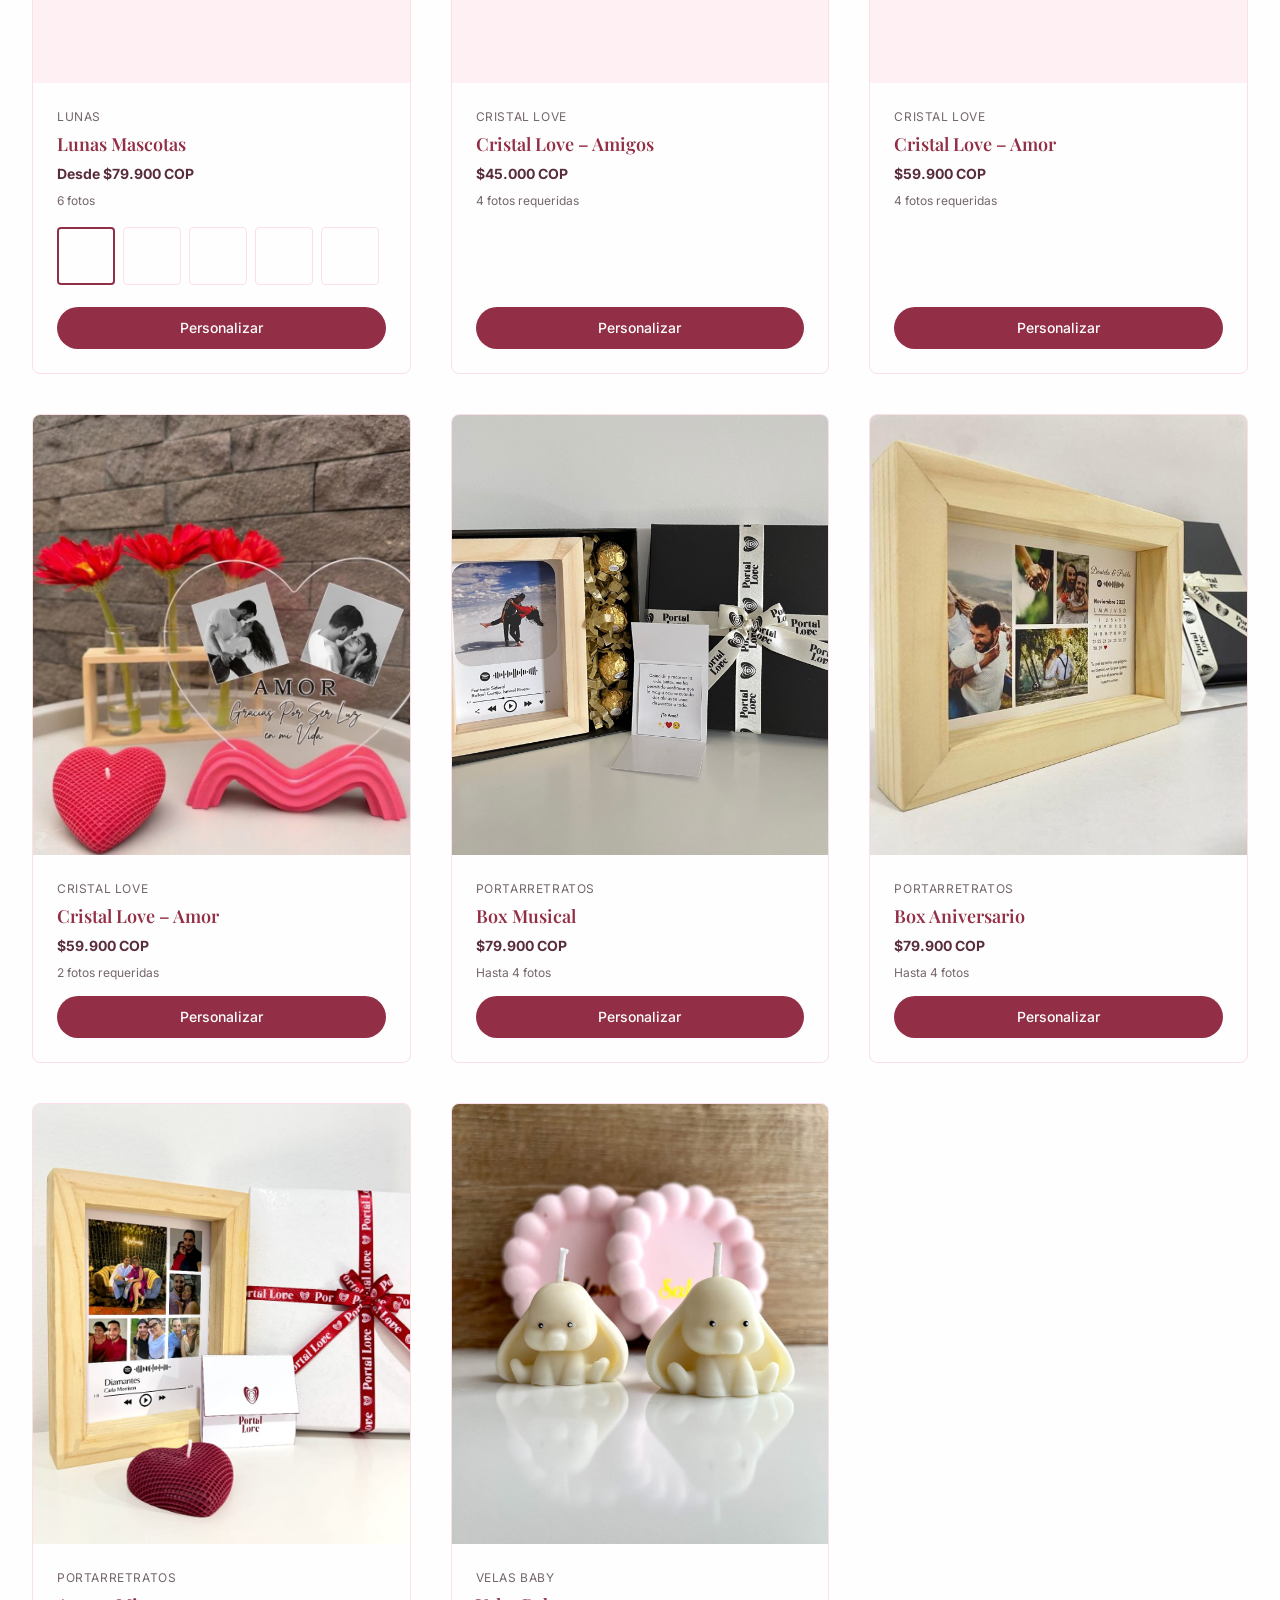
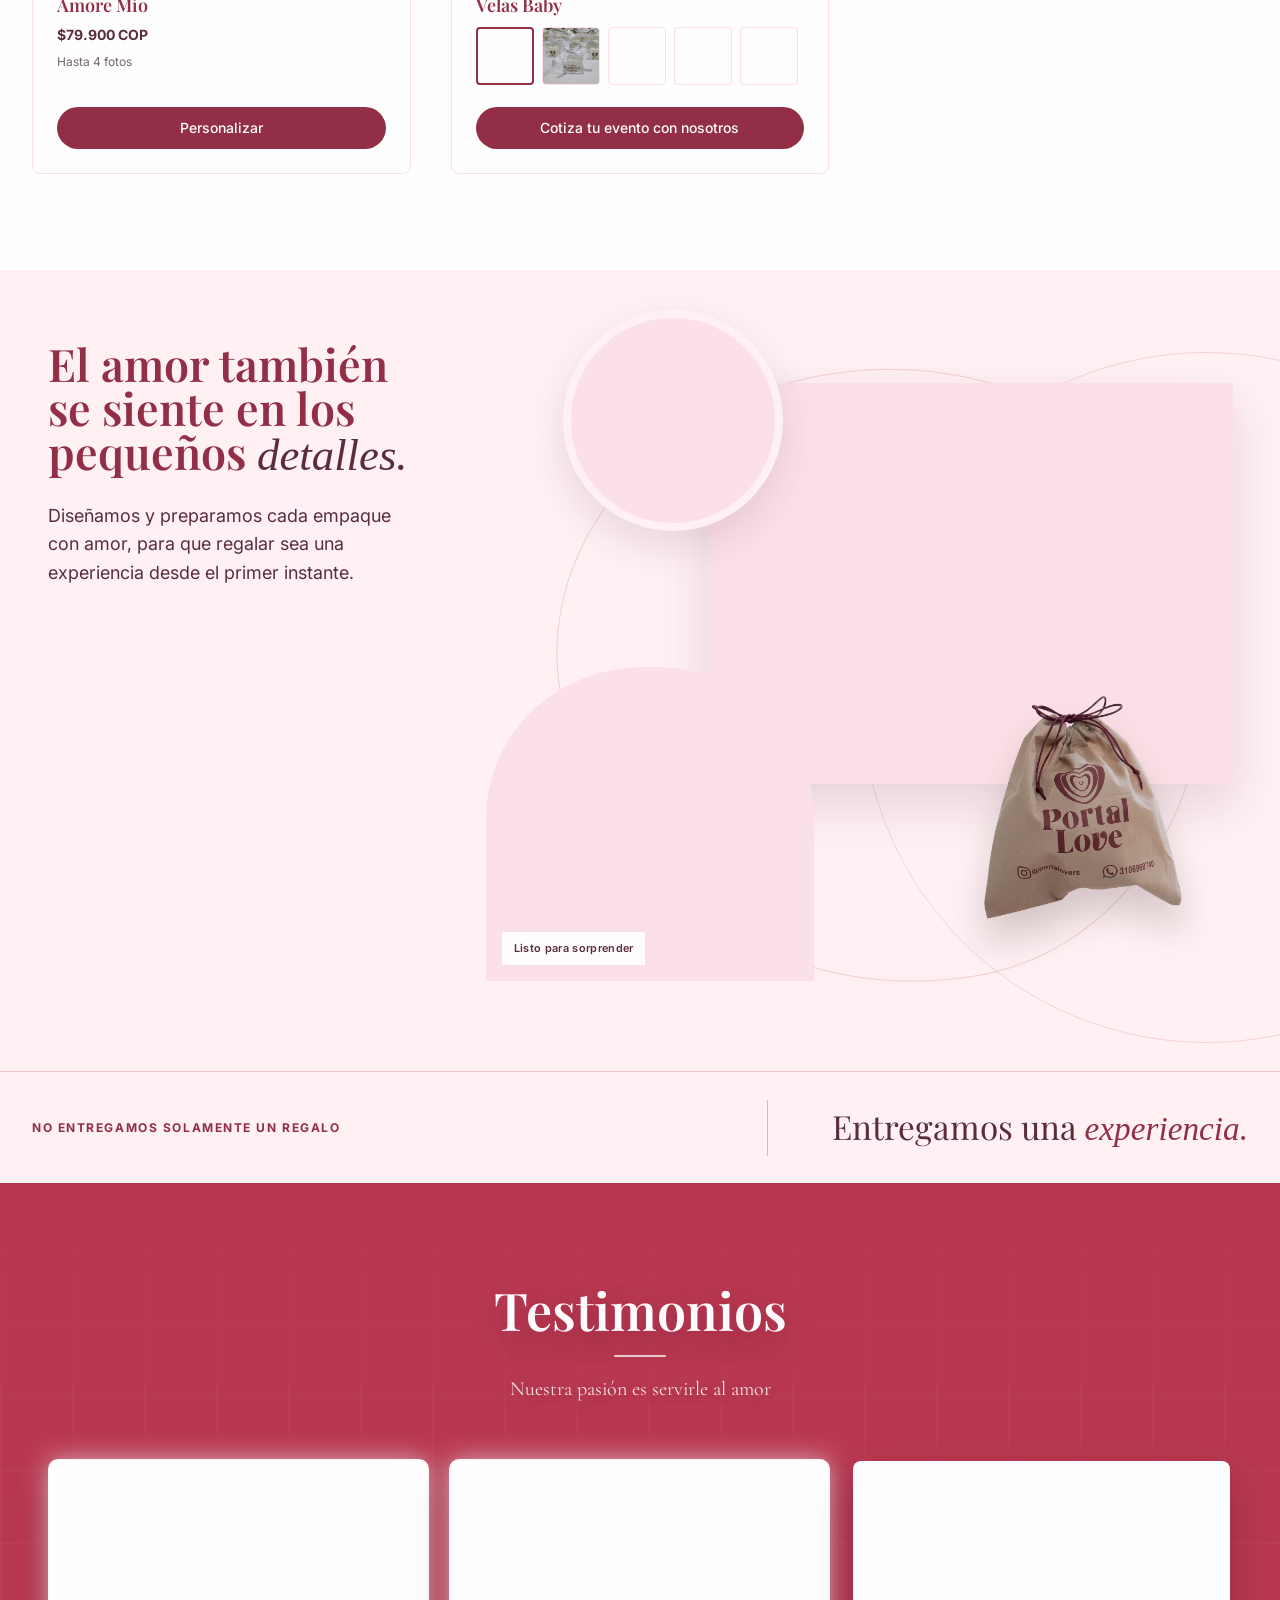
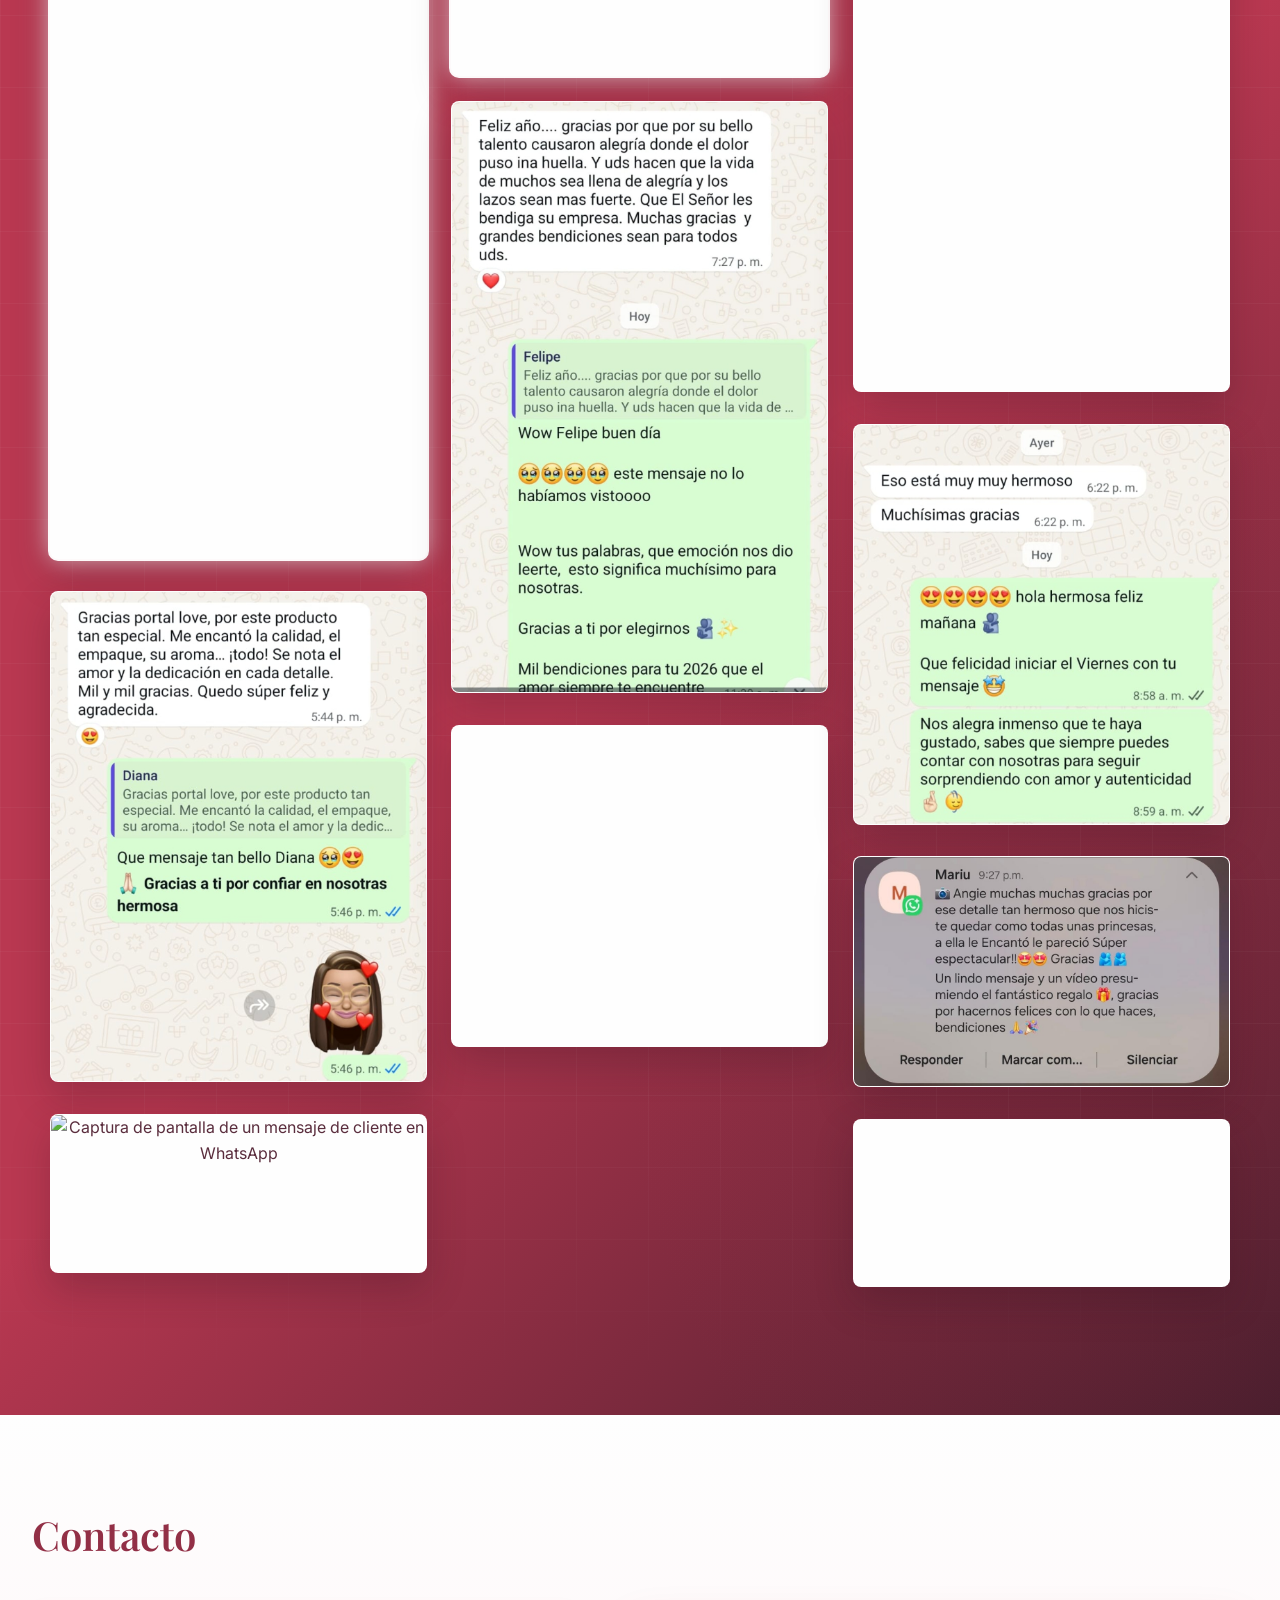
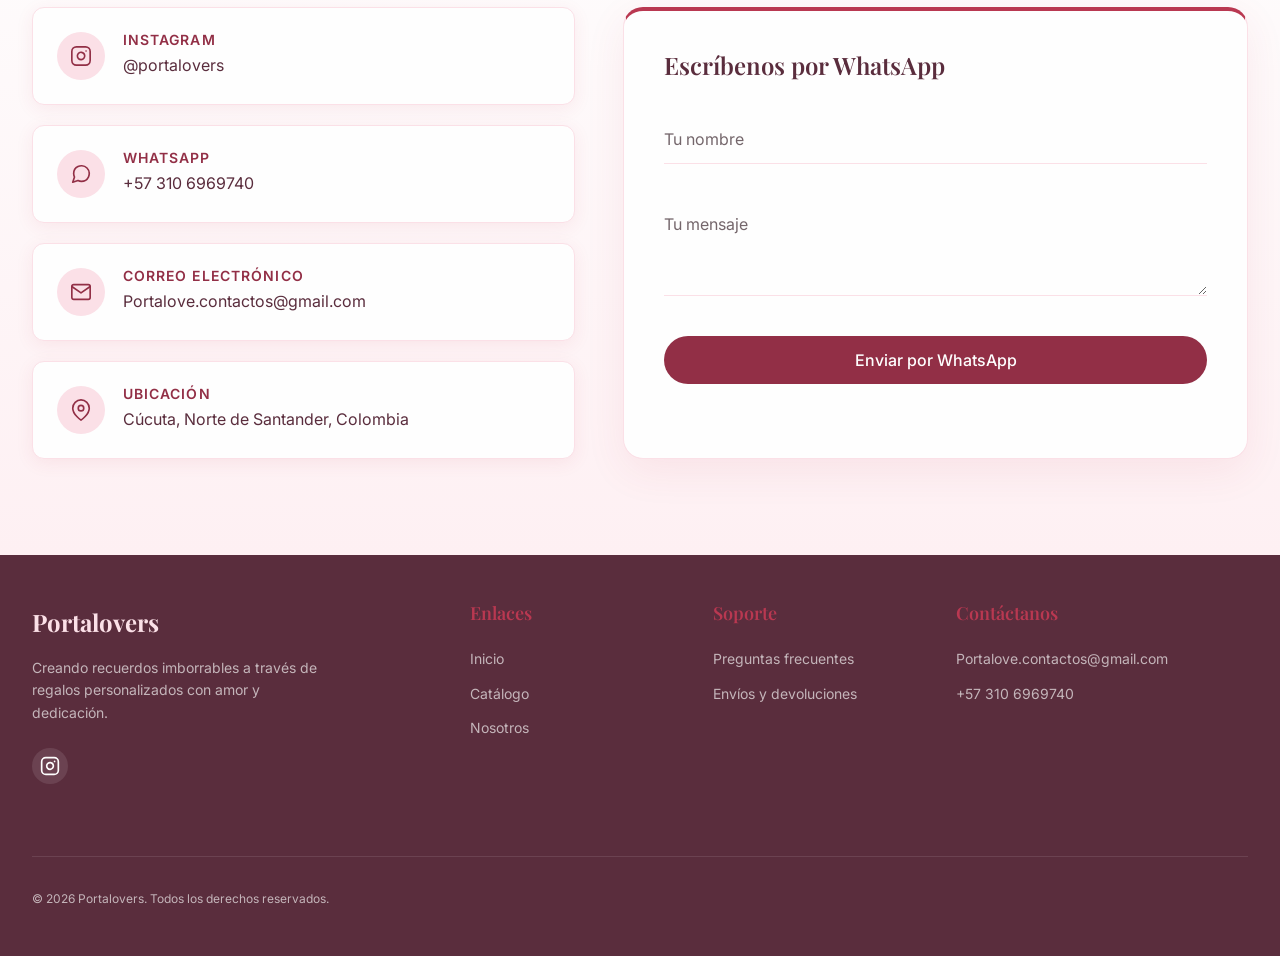
==== commit 849a20a9: "Descripcion de los cambios" ====
--- a/index.html
+++ b/index.html
@@ -30,7 +30,6 @@
           <li><a href="#inicio" class="nav-link">Inicio</a></li>
           <li><a href="#catalogo" class="nav-link">Catálogo</a></li>
           <li><a href="#nosotros" class="nav-link">Nosotros</a></li>
-          <li><a href="#blog" class="nav-link">Blog</a></li>
           <li><a href="#testimonios" class="nav-link">Testimonios</a></li>
           <li><a href="#contacto" class="nav-link">Contacto</a></li>
         </ul>
@@ -152,96 +151,6 @@
     </div>
   </section>
 
-  <!-- Blog -->
-  <section id="blog" class="section blog" style="background: var(--white);">
-    <div class="container">
-      <div class="section-header">
-        <h2 class="section-title">Blog</h2>
-        <p class="section-subtitle">Inspiración para tus regalos</p>
-      </div>
-      <div class="blog-grid">
-        <a class="blog-card reveal" href="#blog" data-article-id="aniversario" aria-haspopup="dialog" aria-controls="articleDialog">
-          <div class="blog-image">
-            <img src="assets/images/blog_1.png" alt="Lámpara, portarretrato y detalles para celebrar un aniversario" loading="lazy" decoding="async">
-          </div>
-          <div class="blog-content">
-            <div class="blog-meta">
-              <span>Inspiración</span>
-              <span class="blog-reading-time" data-reading-for="aniversario">Lectura</span>
-            </div>
-            <h3 class="blog-title">Cinco ideas para un aniversario que cuentan algo real</h3>
-            <p class="blog-excerpt">Más que elegir un objeto, se trata de encontrar la forma de decir: me acuerdo de esto, y de nosotros.</p>
-            <span class="blog-link">Leer artículo <svg width="16" height="16" viewBox="0 0 24 24" fill="none" stroke="currentColor" stroke-width="2" aria-hidden="true"><path d="M5 12h14M12 5l7 7-7 7"/></svg></span>
-          </div>
-        </a>
-        <a class="blog-card reveal" href="#blog" data-article-id="lampara-luna" aria-haspopup="dialog" aria-controls="articleDialog">
-          <div class="blog-image">
-            <img src="assets/images/blog_2.png" alt="Sala de estar con iluminación cálida y velas" loading="lazy" decoding="async">
-          </div>
-          <div class="blog-content">
-            <div class="blog-meta">
-              <span>Detrás de escena</span>
-              <span class="blog-reading-time" data-reading-for="lampara-luna">Lectura</span>
-            </div>
-            <h3 class="blog-title">De una fotografía a una lámpara Luna: un recuerdo encuentra su lugar</h3>
-            <p class="blog-excerpt">Una imagen puede ser el comienzo. Te contamos cómo pensarla como referencia y qué esperar del ejemplo 3D.</p>
-            <span class="blog-link">Leer artículo <svg width="16" height="16" viewBox="0 0 24 24" fill="none" stroke="currentColor" stroke-width="2" aria-hidden="true"><path d="M5 12h14M12 5l7 7-7 7"/></svg></span>
-          </div>
-        </a>
-      </div>
-    </div>
-  </section>
-
-  <dialog class="article-dialog" id="articleDialog" aria-labelledby="articleTitle" aria-describedby="articleIntro" aria-modal="true">
-    <div class="article-reader" id="articleReader">
-      <div class="article-reader-bar">
-        <button class="article-back" id="articleBack" type="button">
-          <svg width="18" height="18" viewBox="0 0 24 24" fill="none" stroke="currentColor" stroke-width="2" stroke-linecap="round" stroke-linejoin="round" aria-hidden="true"><path d="M19 12H5M12 19l-7-7 7-7"/></svg>
-          Volver al blog
-        </button>
-        <a class="article-wordmark" href="#inicio" aria-label="Portalovers, ir al inicio" data-article-home-link>Portalovers</a>
-        <span class="article-bar-time" id="articleBarTime" aria-hidden="true"></span>
-        <div class="article-progress" aria-hidden="true"><span id="articleProgress"></span></div>
-      </div>
-      <div class="article-reader-scroll" id="articleReaderScroll">
-        <article class="article-document" id="articleDocument" tabindex="-1">
-          <header class="article-hero">
-            <img class="article-hero-img" id="articleImage" src="" alt="">
-            <div class="article-hero-inner">
-              <div class="article-meta"><span class="article-chip" id="articleCategory"></span><span class="article-meta-time" id="articleReadingTime"></span></div>
-              <h1 id="articleTitle" tabindex="-1"></h1>
-            </div>
-          </header>
-          <div class="article-layout">
-            <aside class="article-toc" aria-label="Contenido del artículo">
-              <p class="article-toc-title">En este artículo</p>
-              <ol id="articleToc"></ol>
-            </aside>
-            <div class="article-body">
-              <p class="article-lead" id="articleIntro"></p>
-              <div class="article-prose" id="articleSections"></div>
-            </div>
-          </div>
-          <footer class="article-ending">
-            <div class="article-ending-inner">
-              <span class="article-ending-kicker">Para llevar esta idea a la realidad</span>
-              <h2 id="articleClosingTitle"></h2>
-              <p id="articleClosing"></p>
-              <div class="article-products" id="articleProducts"></div>
-              <a class="btn btn-primary article-cta" id="articleCta" href="#catalogo" data-article-catalog-link></a>
-            </div>
-          </footer>
-          <section class="article-next" aria-labelledby="articleNextLabel">
-            <div class="article-next-inner">
-              <p class="article-next-label" id="articleNextLabel">Sigue leyendo</p>
-              <button class="article-next-card" id="articleNext" type="button"></button>
-            </div>
-          </section>
-        </article>
-      </div>
-    </div>
-  </dialog>
-
   <!-- Testimonials -->
   <section id="testimonios" class="section testimonials">
     <div class="container">
@@ -389,7 +298,6 @@
   <script src="js/cart.js"></script>
   <script src="js/catalog-data.js"></script>
   <script src="js/main.js"></script>
-  <script src="js/blog.js"></script>
   <script>
     const hero = document.querySelector('.hero');
     const heroContent = document.querySelector('.hero-content');
--- a/css/styles.css
+++ b/css/styles.css
@@ -766,6 +766,7 @@
 .collection-card:hover .collection-image { transform: scale(1.025); }
 .collection-card:hover .collection-video { transform: scale(1.025); }
 .collection-info { display: flex; flex: 1; flex-direction: column; align-items: flex-start; }
+.collection-price { margin: 0 0 0.45rem; color: var(--dark); font-size: var(--text-sm); font-weight: 700; }
 .collection-photo-count { margin: -0.15rem 0 0.9rem; color: var(--muted); font-size: var(--text-xs); }
 .collection-thumbnails {
   display: flex;
@@ -1082,408 +1083,6 @@
 @media (prefers-reduced-motion: reduce) {
   .packing-pouch { animation: none !important; translate: none !important; }
   .packing-photo, .packing-pouch { transform: none !important; transition: none !important; }
-}
-
-/* ==========================================================================
-   16. BLOG SECTION
-   ========================================================================== */
-.blog-grid {
-  display: grid;
-  grid-template-columns: repeat(auto-fill, minmax(320px, 1fr));
-  gap: 2.5rem;
-}
-.blog-card {
-  display: block;
-  color: inherit;
-  text-decoration: none;
-  border: 1px solid var(--secondary);
-  border-radius: var(--radius-md);
-  overflow: hidden;
-  background: var(--white);
-  box-shadow: none;
-  transition: transform var(--transition-base);
-}
-.blog-card:hover {
-  transform: translateY(-4px);
-}
-.blog-image {
-  position: relative;
-  padding-top: 60%;
-  overflow: hidden;
-}
-.blog-image img {
-  position: absolute;
-  top: 0;
-  left: 0;
-  width: 100%;
-  height: 100%;
-  object-fit: cover;
-  transition: transform 0.6s cubic-bezier(0.25, 0.1, 0.25, 1);
-}
-.blog-card:hover .blog-image img {
-  transform: scale(1.03);
-}
-.blog-content {
-  padding: 2rem;
-}
-.blog-meta {
-  font-size: var(--text-xs);
-  color: var(--muted);
-  margin-bottom: 1rem;
-  display: flex;
-  gap: 1rem;
-}
-.blog-title {
-  font-size: var(--text-xl);
-  margin-bottom: 1rem;
-  line-height: 1.4;
-}
-.blog-excerpt {
-  color: var(--muted);
-  font-size: var(--text-sm);
-  margin-bottom: 1.5rem;
-}
-.blog-link {
-  color: var(--primary-dark);
-  font-weight: 600;
-  display: inline-flex;
-  align-items: center;
-  gap: 0.5rem;
-}
-.blog-link:hover {
-  color: var(--accent);
-}
-.blog-card:focus-within { transform: translateY(-4px); }
-.blog-card:focus-visible { outline: 2px solid var(--primary-dark); outline-offset: 4px; }
-.blog-reading-time { margin-left: auto; }
-
-.article-dialog {
-  position: fixed;
-  inset: 0;
-  width: 100vw;
-  max-width: none;
-  height: 100vh;
-  height: 100dvh;
-  max-height: none;
-  margin: 0;
-  padding: 0;
-  overflow: hidden;
-  border: 0;
-  color: var(--dark);
-  background: var(--white);
-}
-.article-dialog[open] { animation: article-open 0.38s cubic-bezier(0.22, 1, 0.36, 1) both; }
-.article-dialog::backdrop { background: rgba(38, 16, 24, 0.78); backdrop-filter: blur(8px); }
-@keyframes article-open {
-  from { opacity: 0; transform: translate3d(0, 24px, 0); }
-  to { opacity: 1; transform: translate3d(0, 0, 0); }
-}
-.article-reader { display: flex; width: 100%; height: 100%; flex-direction: column; }
-
-/* Top bar */
-.article-reader-bar {
-  position: relative;
-  z-index: 3;
-  display: grid;
-  grid-template-columns: 1fr auto 1fr;
-  align-items: center;
-  min-height: 68px;
-  padding: 0 2rem;
-  background: rgba(254, 254, 254, 0.94);
-  backdrop-filter: blur(12px);
-  box-shadow: 0 1px 0 var(--secondary);
-}
-.article-back {
-  display: inline-flex;
-  width: fit-content;
-  align-items: center;
-  gap: 0.5rem;
-  padding: 0.55rem 1.1rem 0.55rem 0.9rem;
-  border: 1px solid var(--primary-light);
-  border-radius: var(--radius-full);
-  color: var(--primary-dark);
-  font-size: var(--text-sm);
-  font-weight: 600;
-  transition: background-color var(--transition-base), color var(--transition-base), border-color var(--transition-base);
-}
-.article-back:hover { border-color: var(--primary-dark); background: var(--primary-dark); color: var(--white); }
-.article-wordmark { color: var(--primary-dark); font-family: var(--font-heading); font-size: var(--text-xl); font-weight: 700; }
-.article-bar-time { justify-self: end; color: var(--muted); font-size: var(--text-sm); }
-.article-progress { position: absolute; right: 0; bottom: 0; left: 0; height: 3px; background: var(--secondary); }
-.article-progress span {
-  display: block;
-  height: 100%;
-  background: linear-gradient(90deg, var(--primary), var(--accent));
-  transform: scaleX(0);
-  transform-origin: left;
-}
-.article-reader-scroll { flex: 1; overflow-y: auto; overscroll-behavior: contain; scroll-behavior: smooth; }
-.article-document { outline: none; }
-
-/* Hero */
-.article-hero {
-  position: relative;
-  display: flex;
-  align-items: flex-end;
-  min-height: clamp(420px, 68vh, 680px);
-  overflow: hidden;
-  background: #451d2c;
-  isolation: isolate;
-}
-.article-hero-img {
-  position: absolute;
-  inset: 0;
-  z-index: -2;
-  width: 100%;
-  height: 100%;
-  object-fit: cover;
-  animation: article-zoom 24s ease-out both;
-}
-.article-hero::after {
-  position: absolute;
-  inset: 0;
-  z-index: -1;
-  content: '';
-  background:
-    linear-gradient(180deg, rgba(38, 16, 24, 0.12) 0%, rgba(38, 16, 24, 0.5) 52%, rgba(38, 16, 24, 0.92) 100%),
-    linear-gradient(90deg, rgba(185, 56, 81, 0.38), transparent 60%);
-}
-@keyframes article-zoom {
-  from { transform: scale(1.08); }
-  to { transform: scale(1); }
-}
-.article-hero-inner { width: min(100% - 4rem, 1120px); margin: 0 auto; padding: 4rem 0 3.5rem; color: #fffafc; }
-.article-meta { display: flex; flex-wrap: wrap; align-items: center; gap: 0.9rem; margin-bottom: 1.4rem; font-size: var(--text-sm); }
-.article-chip {
-  padding: 0.35rem 0.95rem;
-  border: 1px solid rgba(255, 255, 255, 0.55);
-  border-radius: var(--radius-full);
-  background: rgba(255, 255, 255, 0.14);
-  backdrop-filter: blur(8px);
-  font-weight: 600;
-  letter-spacing: 0.08em;
-  text-transform: uppercase;
-}
-.article-meta-time { color: rgba(255, 250, 252, 0.86); }
-.article-hero h1 {
-  max-width: 880px;
-  margin: 0;
-  color: #fffafc;
-  font-size: clamp(2.2rem, 5.4vw, 4.4rem);
-  line-height: 1.06;
-  text-shadow: 0 14px 40px rgba(26, 8, 14, 0.4);
-  outline: none;
-}
-
-/* Layout */
-.article-layout {
-  display: grid;
-  grid-template-columns: 230px minmax(0, 700px);
-  justify-content: center;
-  gap: 4.5rem;
-  width: min(100% - 4rem, 1120px);
-  margin: 0 auto;
-  padding: 4.5rem 0 5rem;
-}
-.article-toc { position: sticky; top: 2rem; align-self: start; }
-.article-toc-title { margin: 0 0 1rem; color: var(--primary-dark); font-size: var(--text-xs); font-weight: 700; letter-spacing: 0.12em; text-transform: uppercase; }
-.article-toc ol { display: grid; gap: 0.2rem; padding: 0; border-left: 2px solid var(--secondary); }
-.article-toc a {
-  display: block;
-  margin-left: -2px;
-  padding: 0.45rem 0 0.45rem 1rem;
-  border-left: 2px solid transparent;
-  color: var(--muted);
-  font-size: var(--text-sm);
-  line-height: 1.4;
-  transition: color var(--transition-base), border-color var(--transition-base);
-}
-.article-toc a:hover { color: var(--primary-dark); }
-.article-toc a.is-active { border-left-color: var(--primary-dark); color: var(--primary-dark); font-weight: 600; }
-
-/* Body */
-.article-lead {
-  margin: 0 0 1rem;
-  padding-left: 1.5rem;
-  border-left: 3px solid var(--primary);
-  color: var(--dark);
-  font-family: var(--font-accent);
-  font-size: 1.65rem;
-  font-style: italic;
-  line-height: 1.5;
-}
-.article-section { margin-top: 4rem; scroll-margin-top: 1.5rem; }
-.article-kicker {
-  display: flex;
-  align-items: center;
-  gap: 0.85rem;
-  margin-bottom: 0.9rem;
-  color: var(--primary-dark);
-  font-size: var(--text-xs);
-  font-weight: 700;
-  letter-spacing: 0.14em;
-  text-transform: uppercase;
-}
-.article-kicker::after { flex: 1; max-width: 80px; height: 1px; content: ''; background: var(--primary-light); }
-.article-section h2 { margin: 0 0 1.25rem; font-size: clamp(1.7rem, 3vw, 2.15rem); line-height: 1.2; }
-.article-section p { margin: 0 0 1.2rem; color: #4a343d; font-size: 1.1rem; line-height: 1.85; }
-.article-quote {
-  position: relative;
-  margin: 2.5rem 0;
-  padding: 2.4rem 0 0.4rem;
-  border-top: 1px solid var(--secondary);
-}
-.article-quote::before {
-  position: absolute;
-  top: -0.35rem;
-  left: 0;
-  color: var(--primary);
-  content: '\201C';
-  font-family: var(--font-heading);
-  font-size: 5rem;
-  line-height: 1;
-}
-.article-section .article-quote p {
-  margin: 0;
-  color: var(--primary-dark);
-  font-family: var(--font-heading);
-  font-size: clamp(1.4rem, 2.6vw, 1.8rem);
-  font-style: italic;
-  line-height: 1.4;
-}
-.article-callout {
-  margin: 2rem 0;
-  padding: 1.5rem 1.75rem;
-  border-left: 4px solid var(--primary-dark);
-  border-radius: 0 var(--radius-md) var(--radius-md) 0;
-  background: var(--secondary-light);
-}
-.article-callout-title { display: block; margin-bottom: 0.4rem; color: var(--primary-dark); font-size: var(--text-xs); letter-spacing: 0.12em; text-transform: uppercase; }
-.article-section .article-callout p { margin: 0; font-size: 1.02rem; line-height: 1.7; }
-.article-figure { max-width: 500px; margin: 2.5rem auto; }
-.article-figure.is-wide { max-width: none; }
-.article-figure-frame { overflow: hidden; border-radius: var(--radius-lg); background: var(--secondary-light); box-shadow: 0 22px 50px var(--shadow-strong); }
-.article-figure img { display: block; width: 100%; height: auto; }
-.article-figure figcaption { margin-top: 0.85rem; color: var(--muted); font-size: var(--text-sm); line-height: 1.5; text-align: center; }
-.article-inline-cta {
-  display: inline-flex;
-  align-items: center;
-  gap: 0.5rem;
-  margin: 0.2rem 0 0;
-  padding: 0.65rem 1.2rem;
-  border: 1px solid var(--primary-light);
-  border-radius: var(--radius-full);
-  color: var(--primary-dark);
-  font-size: var(--text-sm);
-  font-weight: 600;
-  transition: background-color var(--transition-base), color var(--transition-base), transform var(--transition-base);
-}
-.article-inline-cta:hover { transform: translateX(3px); background: var(--primary-dark); color: var(--white); }
-.article-steps { display: grid; grid-template-columns: repeat(2, minmax(0, 1fr)); gap: 1rem; margin: 1.75rem 0 0; padding: 0; }
-.article-step { padding: 1.4rem; border: 1px solid var(--secondary); border-radius: var(--radius-lg); background: var(--secondary-light); }
-.article-step-number { display: block; margin-bottom: 0.6rem; color: var(--primary); font-family: var(--font-heading); font-size: 2rem; line-height: 1; }
-.article-step strong { display: block; margin-bottom: 0.3rem; color: var(--dark); }
-.article-section .article-step p { margin: 0; font-size: 0.98rem; line-height: 1.6; }
-
-/* Closing */
-.article-ending {
-  background:
-    radial-gradient(ellipse at 15% 10%, rgba(185, 56, 81, 0.16), transparent 32%),
-    linear-gradient(135deg, #b93851 0%, #b93851 48%, #451d2c 100%);
-  color: #fffafc;
-}
-.article-ending-inner { width: min(100% - 4rem, 1120px); margin: 0 auto; padding: 5rem 0; text-align: center; }
-.article-ending-kicker { display: block; margin-bottom: 1rem; color: rgba(255, 250, 252, 0.78); font-size: var(--text-xs); font-weight: 700; letter-spacing: 0.16em; text-transform: uppercase; }
-.article-ending h2 { max-width: 760px; margin: 0 auto 1rem; color: #fffafc; font-size: clamp(1.9rem, 4vw, 2.9rem); }
-.article-ending p { max-width: 640px; margin: 0 auto 2.5rem; color: rgba(255, 250, 252, 0.9); font-size: 1.1rem; line-height: 1.8; }
-.article-products { display: grid; grid-template-columns: repeat(3, minmax(0, 1fr)); gap: 1.25rem; margin-bottom: 2.75rem; text-align: left; }
-.article-product {
-  display: flex;
-  flex-direction: column;
-  overflow: hidden;
-  border-radius: var(--radius-lg);
-  background: var(--white);
-  color: var(--dark);
-  box-shadow: 0 18px 40px rgba(26, 8, 14, 0.3);
-  transition: transform var(--transition-base), box-shadow var(--transition-base);
-}
-.article-product:hover { transform: translateY(-6px); box-shadow: 0 26px 52px rgba(26, 8, 14, 0.38); }
-.article-product img { width: 100%; aspect-ratio: 4 / 3; object-fit: cover; transition: transform 0.6s cubic-bezier(0.22, 1, 0.36, 1); }
-.article-product:hover img { transform: scale(1.04); }
-.article-product-text { display: flex; flex: 1; flex-direction: column; gap: 0.15rem; padding: 1.1rem 1.25rem 0.4rem; }
-.article-product-text small { color: var(--primary-dark); font-size: var(--text-xs); font-weight: 700; letter-spacing: 0.1em; text-transform: uppercase; }
-.article-product-text strong { font-family: var(--font-heading); font-size: var(--text-lg); line-height: 1.3; }
-.article-product-action { display: inline-flex; align-items: center; gap: 0.4rem; padding: 0.4rem 1.25rem 1.2rem; color: var(--primary-dark); font-size: var(--text-sm); font-weight: 600; }
-.article-ending .article-cta {
-  background: var(--primary-dark);
-  color: var(--white);
-  box-shadow: 0 18px 35px rgba(26, 8, 14, 0.28);
-}
-.article-ending .article-cta:hover { background: var(--primary-dark); color: var(--white); }
-
-/* Next article */
-.article-next { background: var(--secondary-light); }
-.article-next-inner { width: min(100% - 4rem, 1120px); margin: 0 auto; padding: 4rem 0 5rem; }
-.article-next-label { margin: 0 0 1rem; color: var(--primary-dark); font-size: var(--text-xs); font-weight: 700; letter-spacing: 0.14em; text-transform: uppercase; }
-.article-next-card {
-  display: grid;
-  grid-template-columns: 220px minmax(0, 1fr) auto;
-  align-items: center;
-  gap: 1.75rem;
-  width: 100%;
-  padding: 0.9rem 2rem 0.9rem 0.9rem;
-  border: 1px solid var(--secondary);
-  border-radius: var(--radius-lg);
-  background: var(--white);
-  text-align: left;
-  transition: transform var(--transition-base), box-shadow var(--transition-base);
-}
-.article-next-card:hover { transform: translateY(-3px); box-shadow: 0 18px 40px var(--shadow-strong); }
-.article-next-card img { width: 100%; aspect-ratio: 4 / 3; border-radius: var(--radius-md); object-fit: cover; }
-.article-next-text { display: flex; flex-direction: column; gap: 0.4rem; }
-.article-next-text small { color: var(--muted); font-size: var(--text-sm); }
-.article-next-text strong { font-family: var(--font-heading); font-size: var(--text-xl); line-height: 1.3; }
-.article-next-action { display: inline-flex; align-items: center; gap: 0.5rem; color: var(--primary-dark); font-weight: 600; }
-
-/* Scroll reveal (only when motion is allowed) */
-.article-reader.has-motion .article-reveal { opacity: 0; transform: translate3d(0, 22px, 0); transition: opacity 0.7s ease, transform 0.7s cubic-bezier(0.22, 1, 0.36, 1); }
-.article-reader.has-motion .article-reveal.is-in { opacity: 1; transform: translate3d(0, 0, 0); }
-
-@media (max-width: 1000px) {
-  .article-layout { grid-template-columns: minmax(0, 700px); gap: 0; padding-top: 3rem; }
-  .article-toc { display: none; }
-  .article-products { grid-template-columns: repeat(3, minmax(0, 1fr)); }
-}
-@media (max-width: 768px) {
-  .article-reader-bar { min-height: 60px; padding: 0 1rem; }
-  .article-bar-time { display: none; }
-  .article-hero { min-height: 56vh; }
-  .article-hero-inner { width: calc(100% - 3rem); padding: 3rem 0 2.25rem; }
-  .article-layout { width: calc(100% - 3rem); padding: 2.5rem 0 3.5rem; }
-  .article-lead { padding-left: 1.1rem; font-size: 1.35rem; }
-  .article-section { margin-top: 3rem; }
-  .article-section p { font-size: 1.03rem; }
-  .article-steps { grid-template-columns: 1fr; }
-  .article-ending-inner { width: calc(100% - 3rem); padding: 3.5rem 0; }
-  .article-products { grid-template-columns: 1fr; }
-  .article-product { flex-direction: row; align-items: stretch; }
-  .article-product img { width: 38%; aspect-ratio: auto; }
-  .article-product-text { justify-content: center; padding: 1rem; }
-  .article-product-action { display: none; }
-  .article-next-inner { width: calc(100% - 3rem); padding: 3rem 0 3.5rem; }
-  .article-next-card { grid-template-columns: 96px minmax(0, 1fr); gap: 1rem; padding: 0.75rem; }
-  .article-next-card img { aspect-ratio: 1; }
-  .article-next-action { display: none; }
-  .article-next-text strong { font-size: var(--text-base); }
-}
-@media (max-width: 400px) {
-  .article-reader-bar { grid-template-columns: 1fr auto; }
-  .article-back { padding: 0.5rem 0.9rem 0.5rem 0.7rem; font-size: 0.8rem; }
-  .article-wordmark { font-size: var(--text-base); }
-}
-@media (prefers-reduced-motion: reduce) {
-  .article-dialog[open], .article-hero-img { animation: none; }
-  .article-reader-scroll { scroll-behavior: auto; }
 }
 
 /* ==========================================================================
@@ -2220,6 +1819,7 @@
 .luna-size-options { display: grid; grid-template-columns: repeat(3, minmax(0, 1fr)); gap: 0.75rem; margin-top: 1rem; }
 .luna-size-card { position: relative; display: flex; min-height: 104px; flex-direction: column; align-items: center; justify-content: center; gap: 0.35rem; padding: 1rem 0.65rem; border: 1px solid var(--secondary); border-radius: var(--radius-md); background: var(--white); color: var(--dark); text-align: center; transition: border-color var(--transition-base), background-color var(--transition-base), box-shadow var(--transition-base), transform var(--transition-base); }
 .luna-size-card strong { font-family: var(--font-heading); font-size: var(--text-lg); }
+.luna-size-dimension { color: var(--muted); font-size: var(--text-xs); }
 .luna-size-card > span:last-child { color: var(--muted); font-size: var(--text-xs); }
 .luna-size-card:hover { border-color: var(--primary); transform: translateY(-2px); }
 .luna-size-card.is-selected { border-color: var(--primary-dark); background: var(--secondary-light); box-shadow: inset 0 0 0 1px var(--primary-dark); }
@@ -2229,6 +1829,9 @@
 .luna-progress { margin: 0 0 1rem; color: var(--muted); font-size: var(--text-xs); }
 .luna-progress-track { height: 4px; margin-top: 0.45rem; overflow: hidden; border-radius: var(--radius-full); background: var(--secondary); }
 .luna-progress-track span { display: block; height: 100%; border-radius: inherit; background: var(--primary-dark); transition: width var(--transition-base); }
+.portrait-progress { margin: 0 0 1rem; color: var(--muted); font-size: var(--text-xs); }
+.portrait-progress-track { height: 4px; margin-top: 0.45rem; overflow: hidden; border-radius: var(--radius-full); background: var(--secondary); }
+.portrait-progress-track span { display: block; width: 0; height: 100%; border-radius: inherit; background: var(--primary-dark); transition: width var(--transition-base); }
 .luna-step { margin: 0 0 1.5rem; padding: 1.25rem 0 1.5rem; border-bottom: 1px solid var(--secondary); }
 .luna-photo-grid { grid-template-columns: repeat(2, minmax(0, 1fr)); }
 .luna-qr-choices { display: grid; grid-template-columns: repeat(2, minmax(0, 1fr)); gap: 0.75rem; margin-bottom: 1rem; }
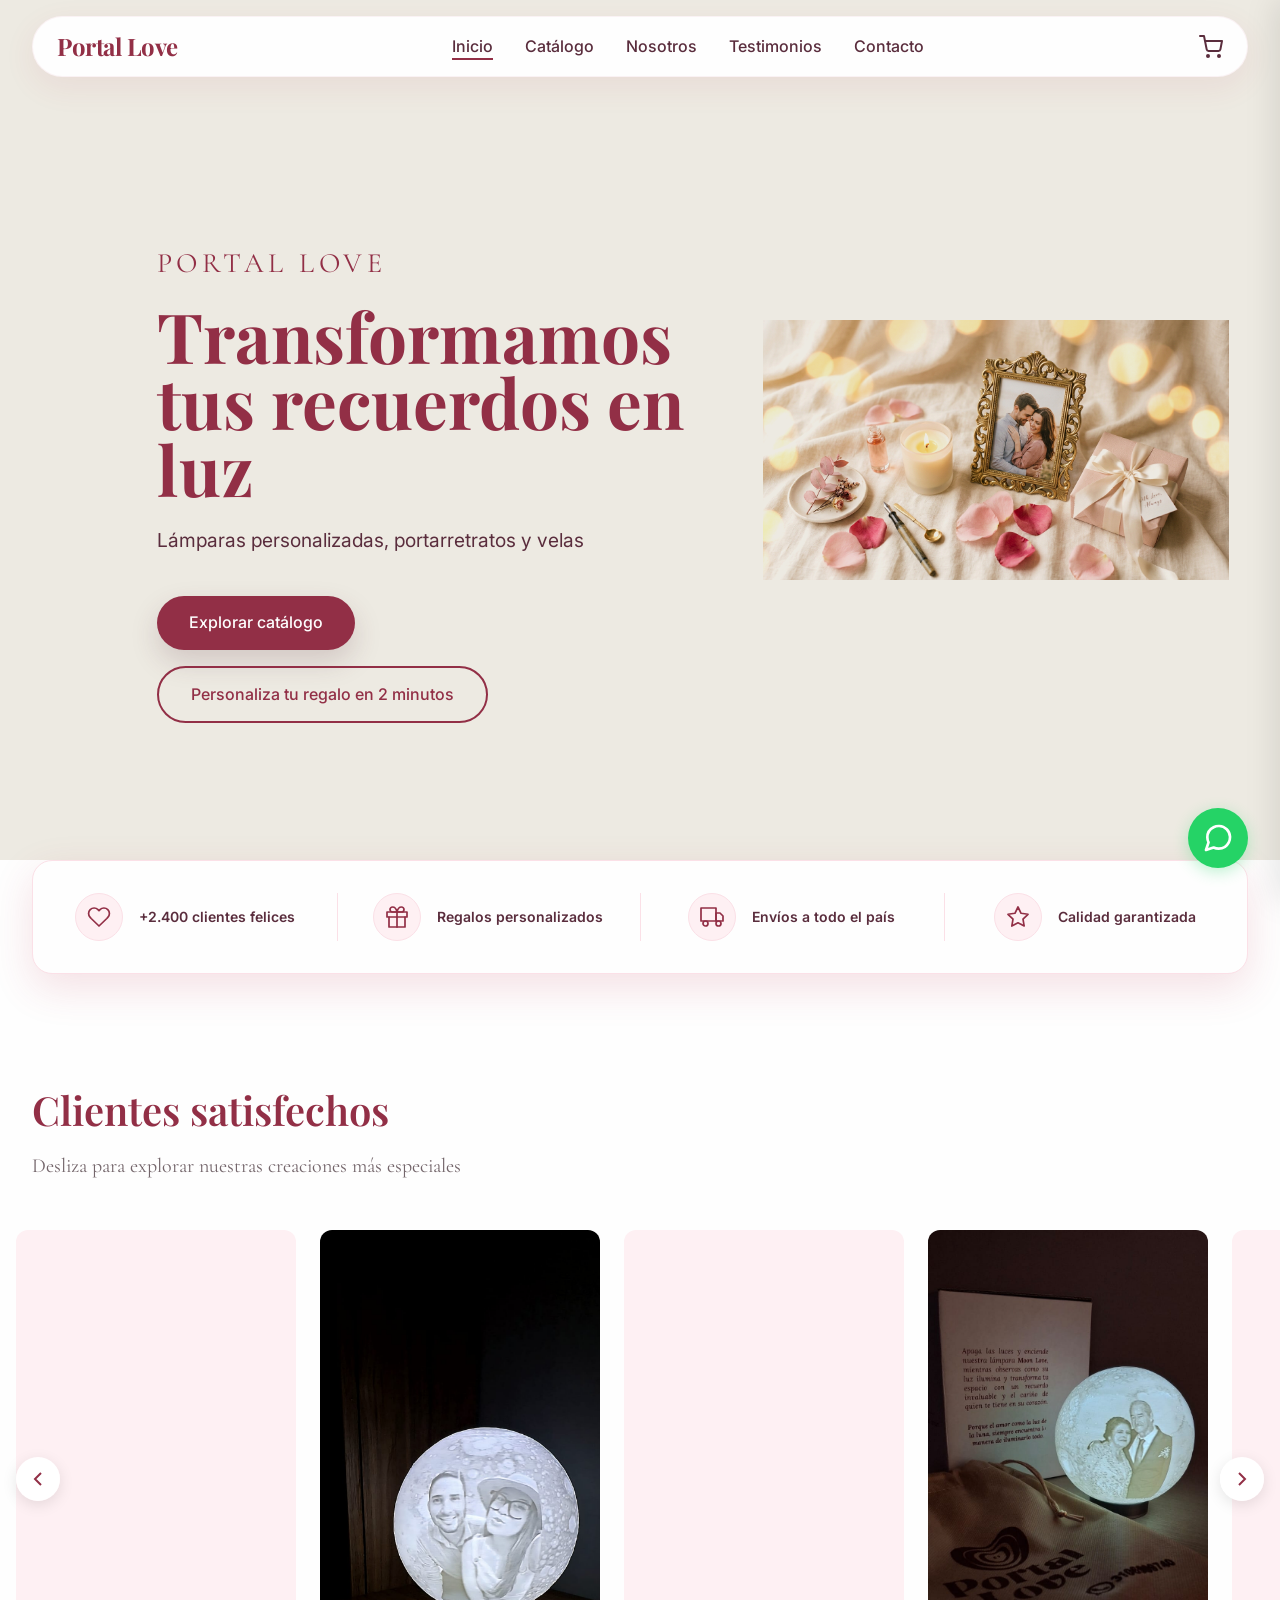
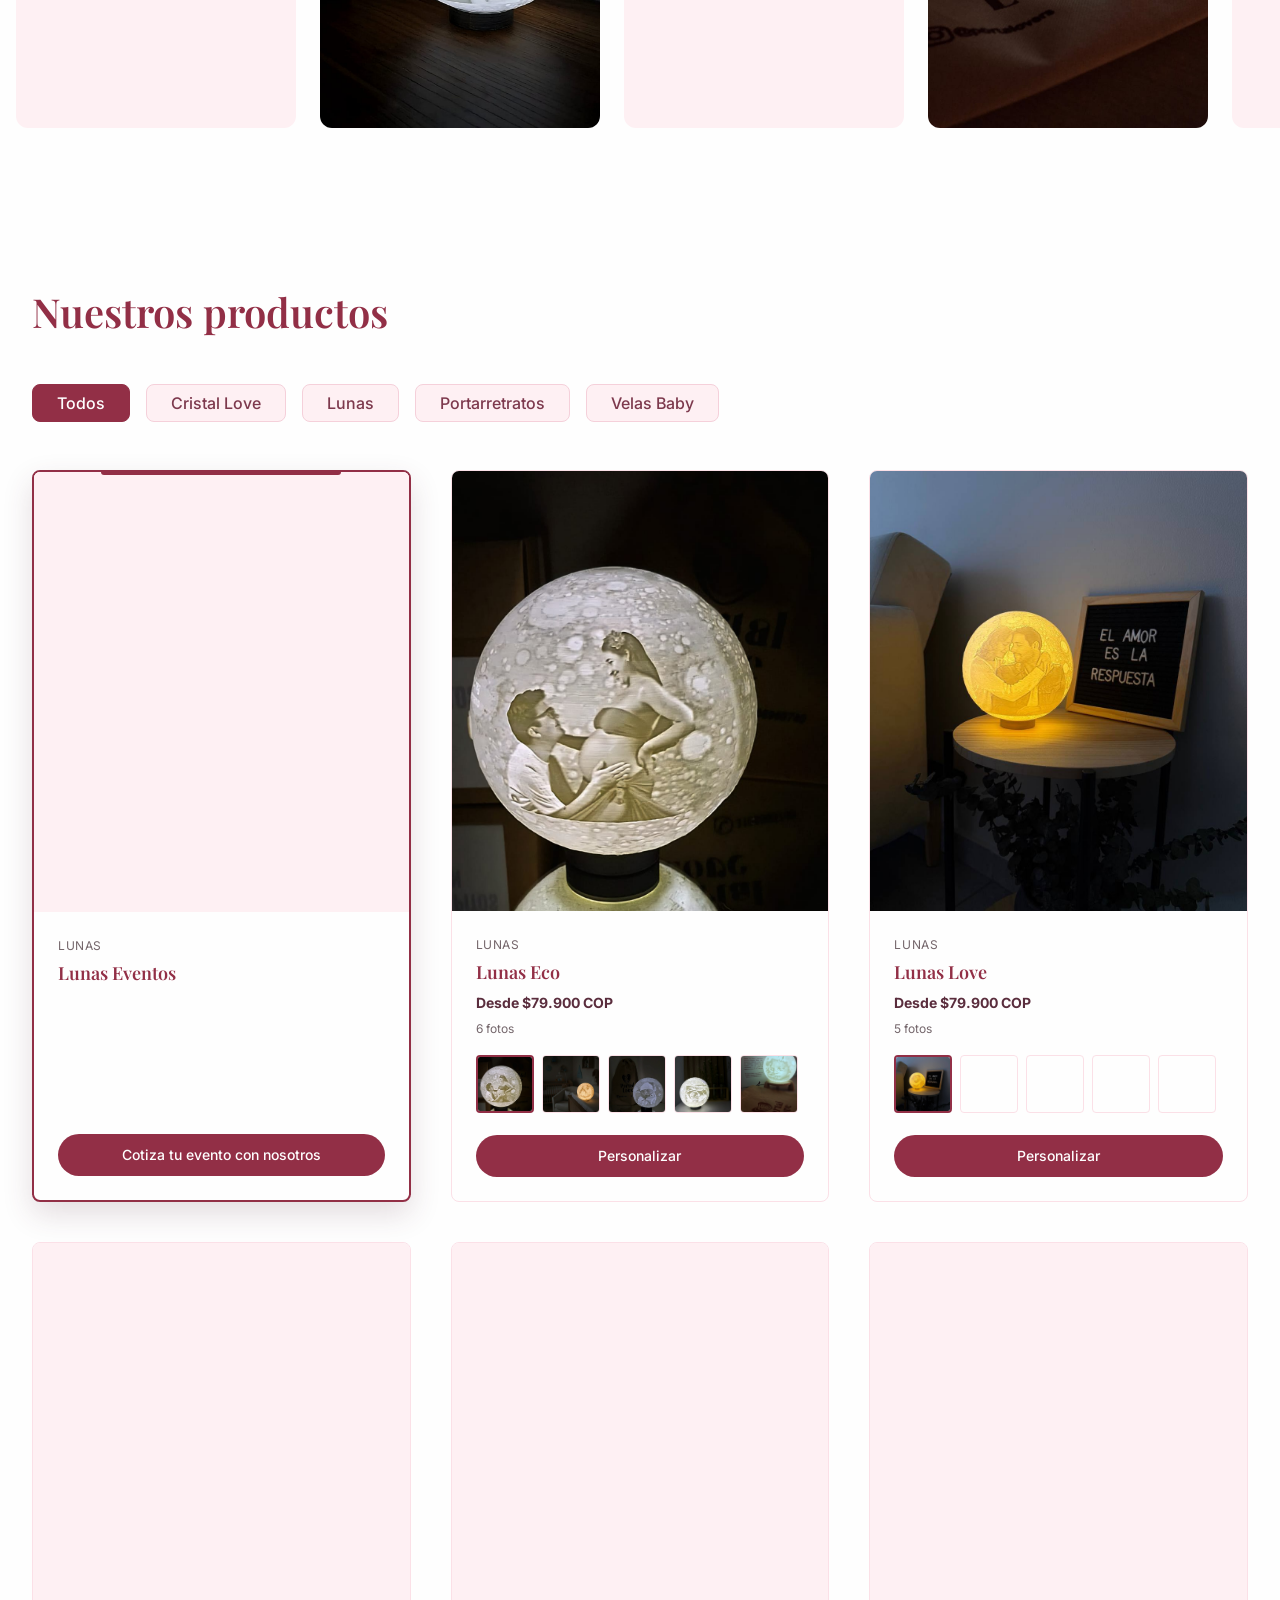
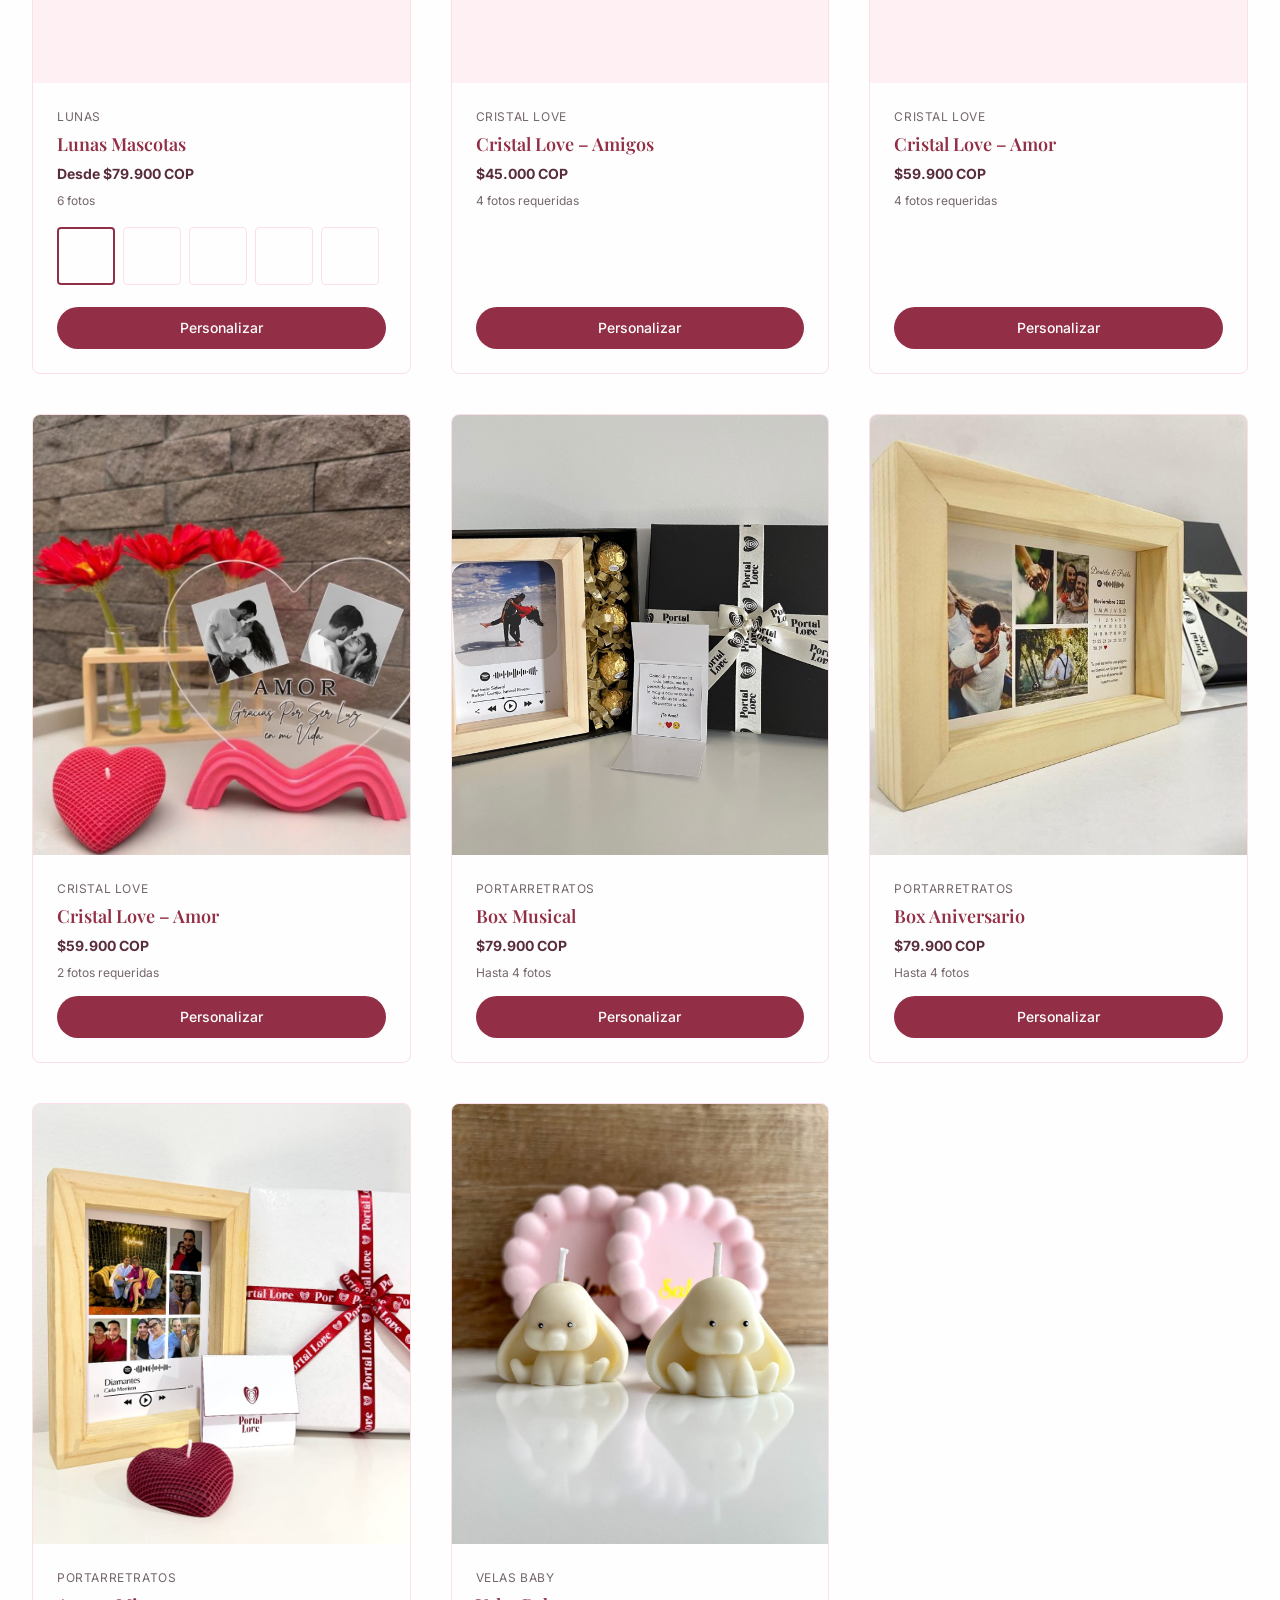
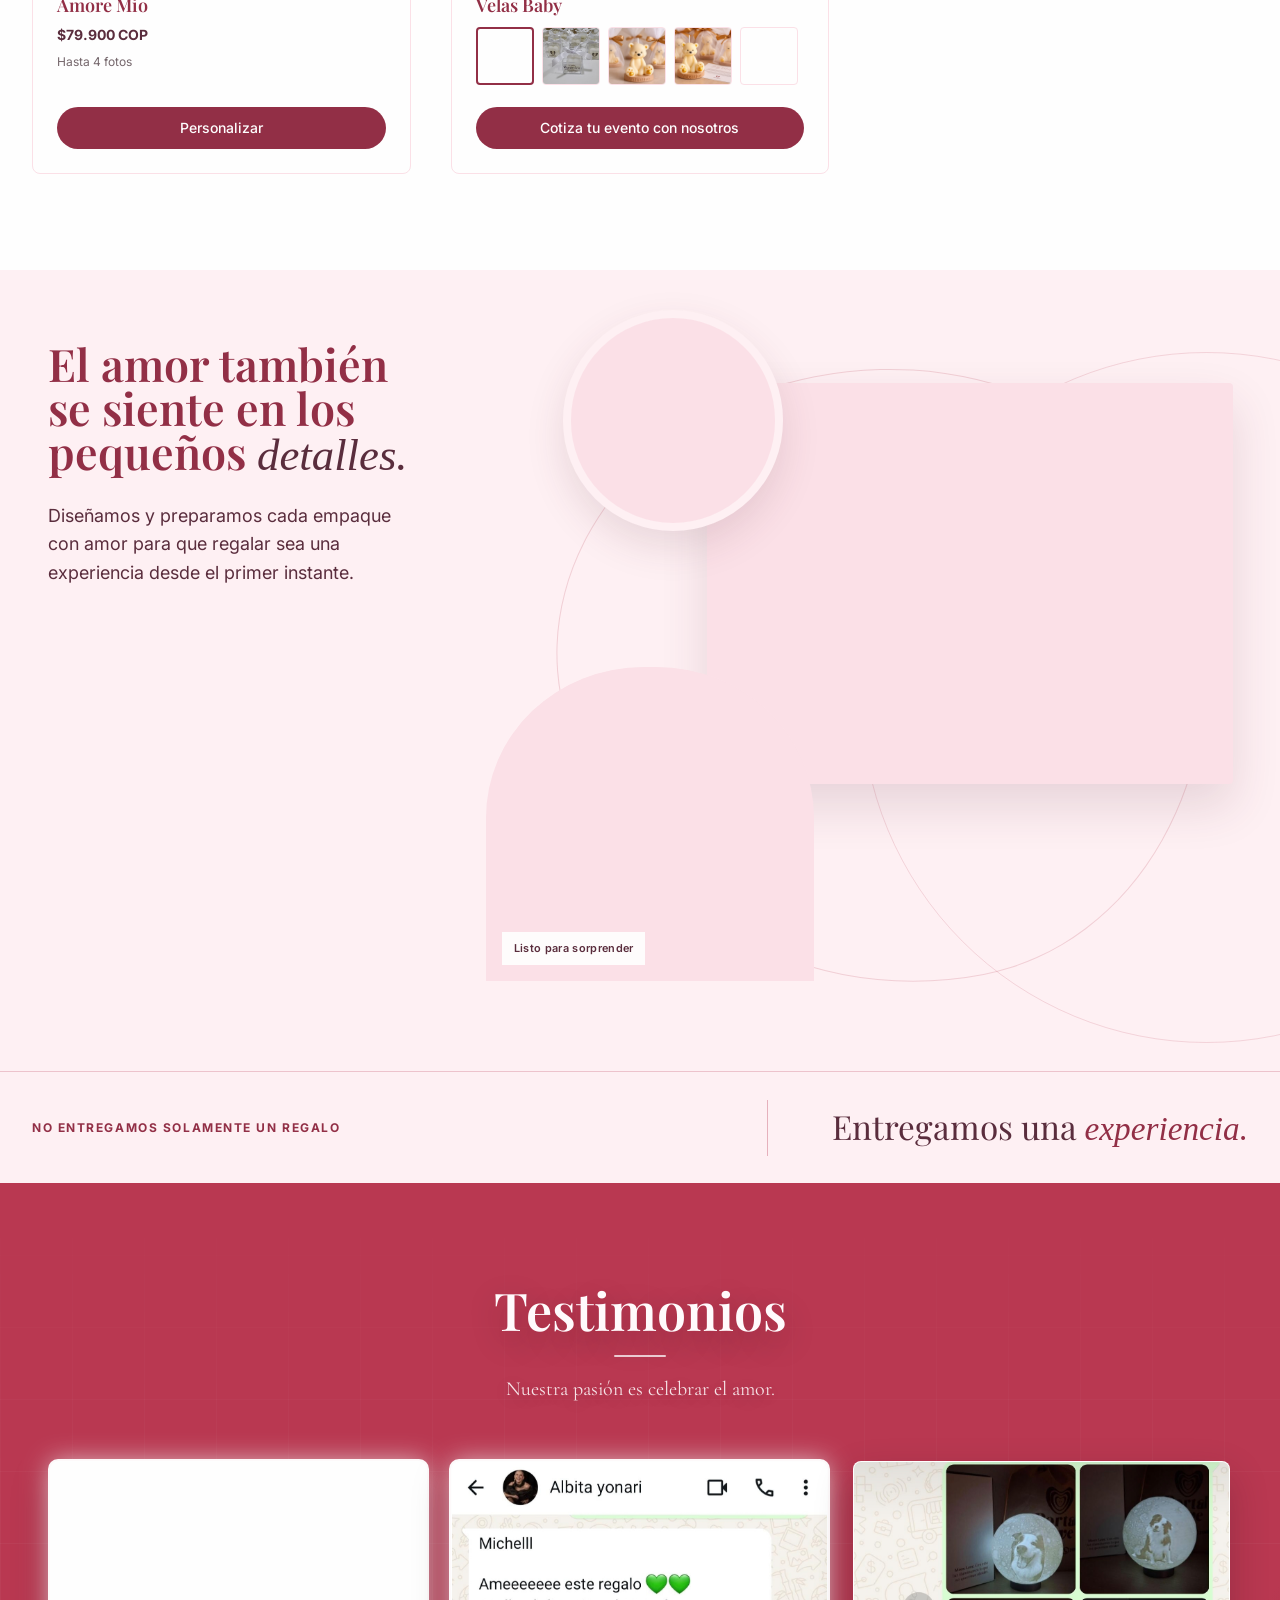
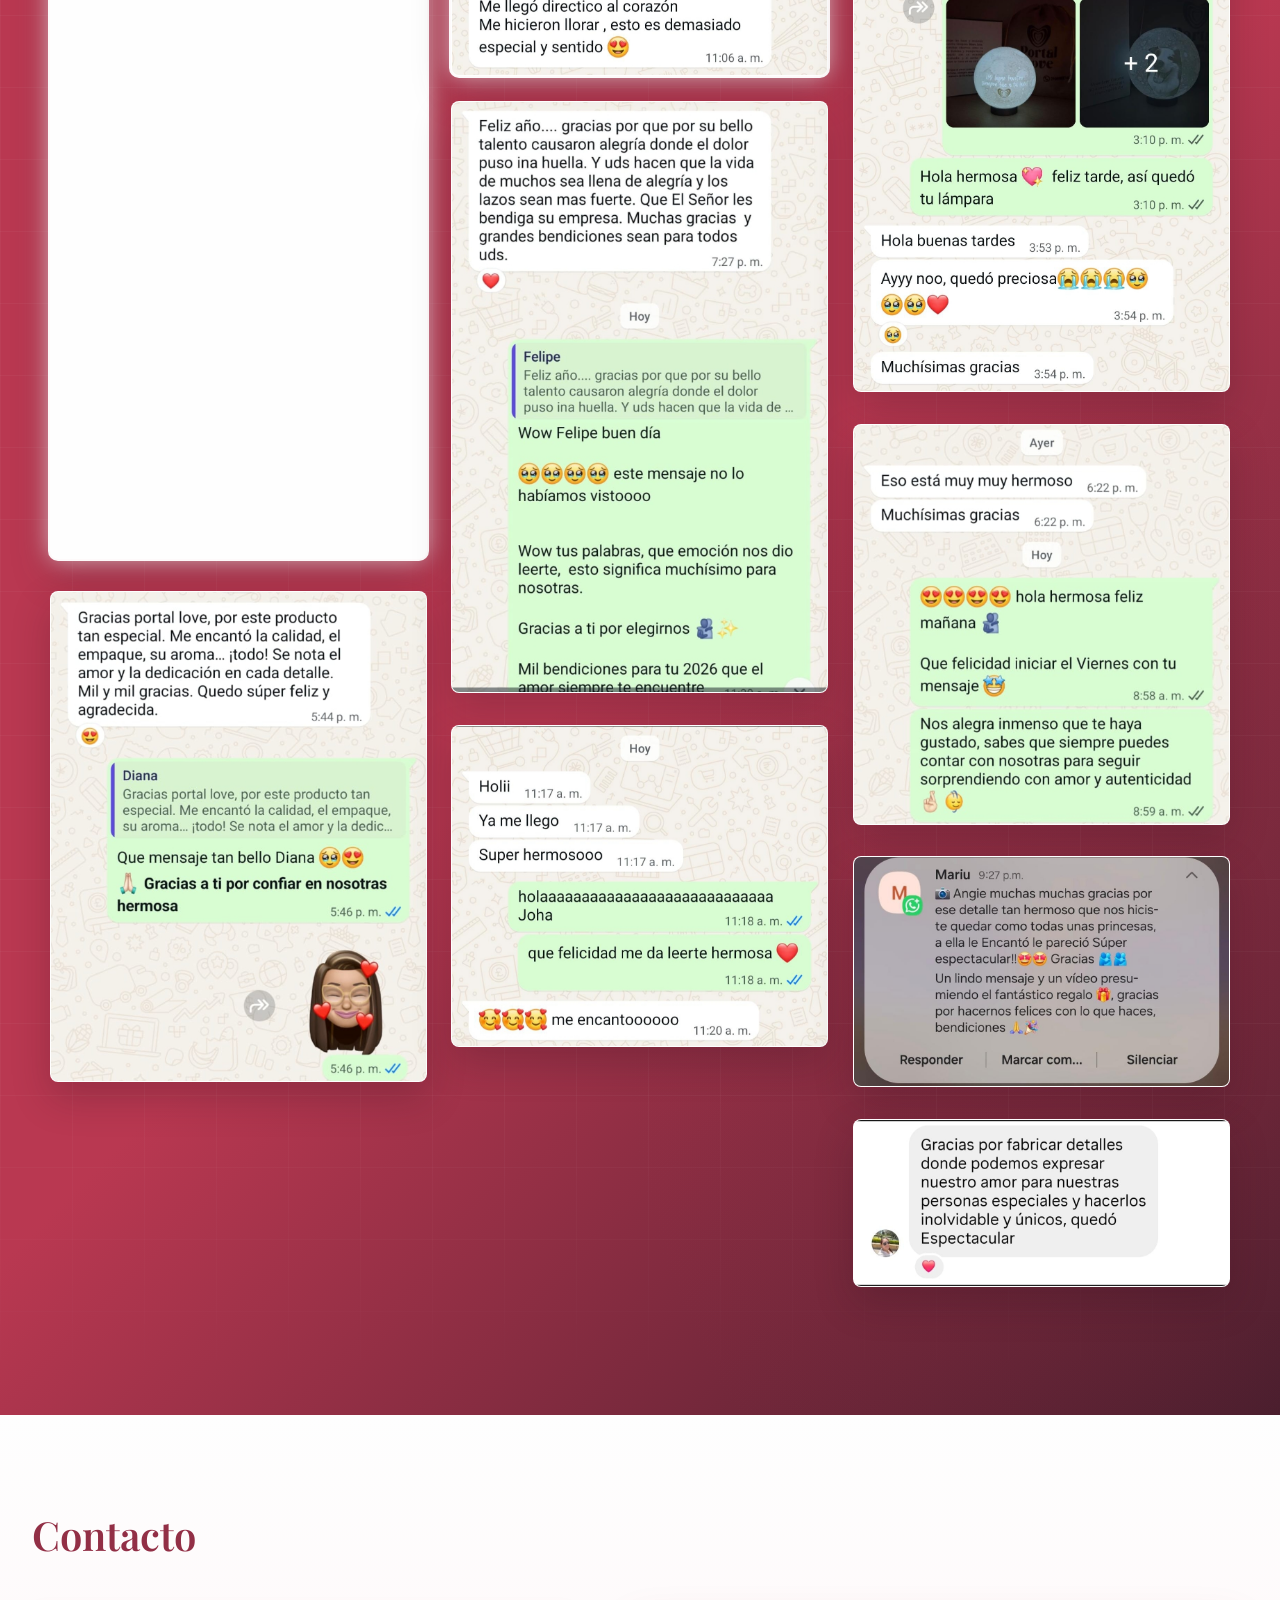
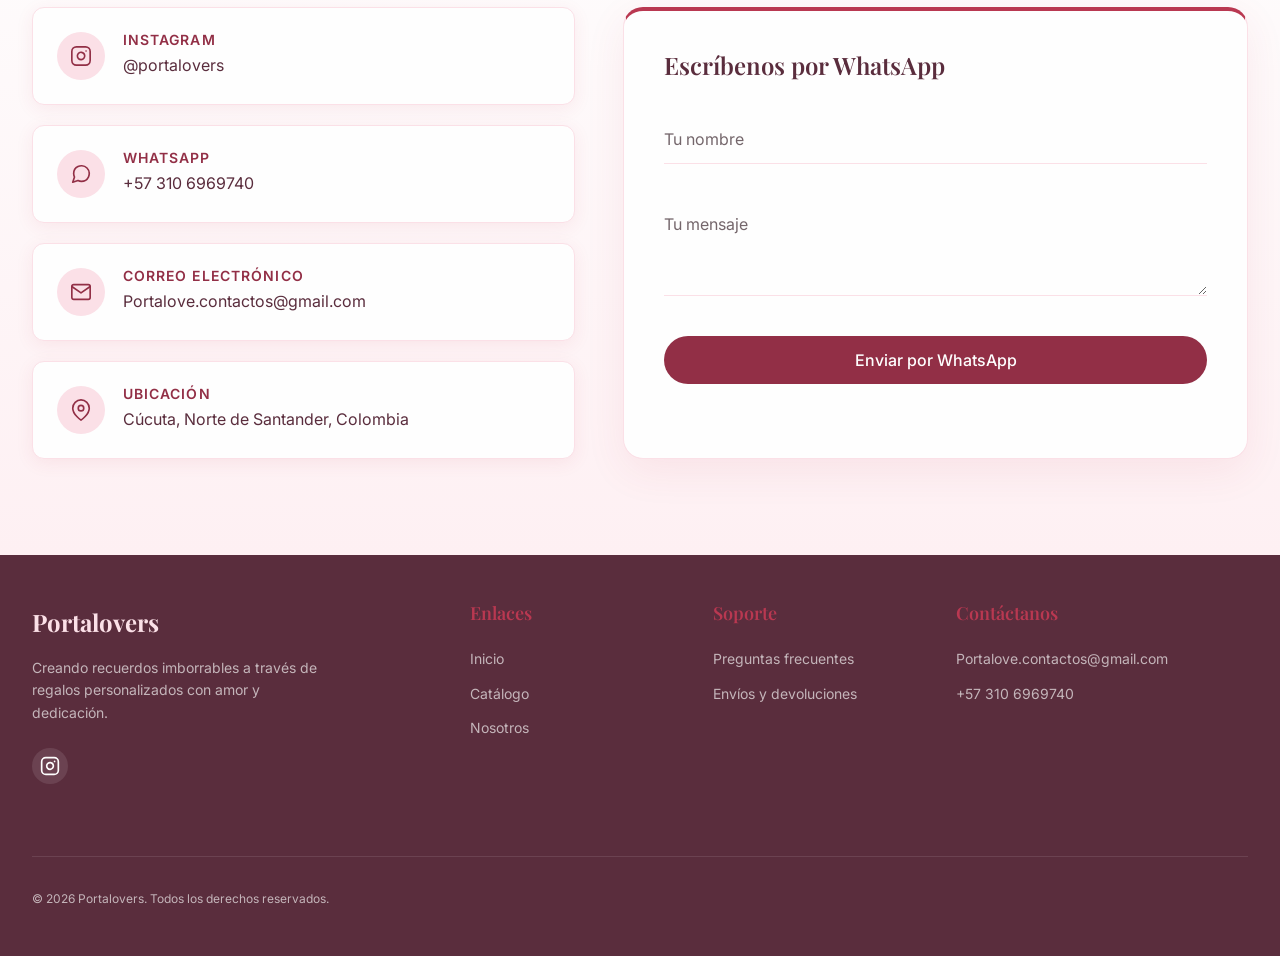
==== commit 380bcc8b: "Descripcion de los cambios" ====
--- a/index.html
+++ b/index.html
@@ -3,12 +3,12 @@
 <head>
   <meta charset="UTF-8">
   <meta name="viewport" content="width=device-width, initial-scale=1.0">
-  <title>Portalovers | Regalos Personalizados que Emocionan</title>
+  <title>Portalovers | Regalos personalizados que emocionan</title>
   <meta name="description" content="Lámparas 3D, portarretratos y velas personalizadas. Crea regalos únicos que cuentan tu historia.">
   <meta property="og:type" content="website">
   <meta property="og:locale" content="es_CO">
   <meta property="og:site_name" content="Portal Love">
-  <meta property="og:title" content="Portalovers | Regalos Personalizados que Emocionan">
+  <meta property="og:title" content="Portalovers | Regalos personalizados que emocionan">
   <meta property="og:description" content="Lámparas 3D, portarretratos y velas personalizadas. Crea regalos únicos que cuentan tu historia.">
   <link rel="preconnect" href="https://fonts.googleapis.com">
   <link rel="preconnect" href="https://fonts.gstatic.com" crossorigin>
@@ -57,7 +57,7 @@
       <p class="hero-desc">Lámparas personalizadas, portarretratos y velas</p>
       <div class="hero-actions">
         <a href="#catalogo" class="btn btn-primary">Explorar catálogo</a>
-        <a href="#catalogo" class="btn btn-outline">Personaliza en 2 minutos</a>
+        <a href="#catalogo" class="btn btn-outline">Personaliza tu regalo en 2 minutos</a>
       </div>
     </div>
   </section>
@@ -120,7 +120,7 @@
     <div class="packing-layout container">
       <header class="packing-copy reveal-left">
         <h2 id="packingTitle" class="packing-title">El amor también<br>se siente en los<br>pequeños <em>detalles.</em></h2>
-        <p>Diseñamos y preparamos cada empaque con amor, para que regalar sea una experiencia desde el primer instante.</p>
+        <p>Diseñamos y preparamos cada empaque con amor para que regalar sea una experiencia desde el primer instante.</p>
       </header>
 
       <div class="packing-scene" role="group" aria-label="Detalles de empaque de Portal Love">
@@ -156,12 +156,11 @@
     <div class="container">
       <div class="section-header">
         <h2 class="section-title">Testimonios</h2>
-        <p class="section-subtitle">Nuestra pasión es servirle al amor</p>
+        <p class="section-subtitle">Nuestra pasión es celebrar el amor.</p>
       </div>
       <div class="testimonial-gallery" role="group" aria-label="Testimonios de clientes">
         <figure class="float-shot testimonial-highlight testimonial-highlight--first"><img src="assets/images/TESTIMONIOS/Primordial.jpeg" width="690" height="1280" alt="Captura de una conversación de WhatsApp sobre la entrega de una lámpara personalizada" loading="lazy" decoding="async"></figure>
         <figure class="float-shot"><img src="assets/images/TESTIMONIOS/Screenshot_20261029_141003_WhatsApp.jpg.jpeg" width="1079" height="1407" alt="Captura de pantalla de un mensaje de cliente en WhatsApp" loading="lazy" decoding="async"></figure>
-        <figure class="float-shot"><img src="assets/images/TESTIMONIOS/Screenshot_20261029_141224_WhatsApp.jpg.jpeg" width="1079" height="452" alt="Captura de pantalla de un mensaje de cliente en WhatsApp" loading="lazy" decoding="async"></figure>
         <figure class="float-shot testimonial-highlight testimonial-highlight--middle"><img src="assets/images/TESTIMONIOS/Primordial%20(2).jpeg" width="1079" height="613" alt="Mensaje de una clienta agradeciendo su detalle personalizado por WhatsApp" loading="lazy" decoding="async"></figure>
         <figure class="float-shot"><img src="assets/images/TESTIMONIOS/Screenshot_20261029_140914_WhatsApp.jpg.jpeg" width="1080" height="1699" alt="Captura de pantalla de un mensaje de cliente en WhatsApp" loading="lazy" decoding="async"></figure>
         <figure class="float-shot"><img src="assets/images/TESTIMONIOS/Screenshot_20261029_141140_WhatsApp.jpg.jpeg" width="1078" height="918" alt="Captura de pantalla de un mensaje de cliente en WhatsApp" loading="lazy" decoding="async"></figure>
